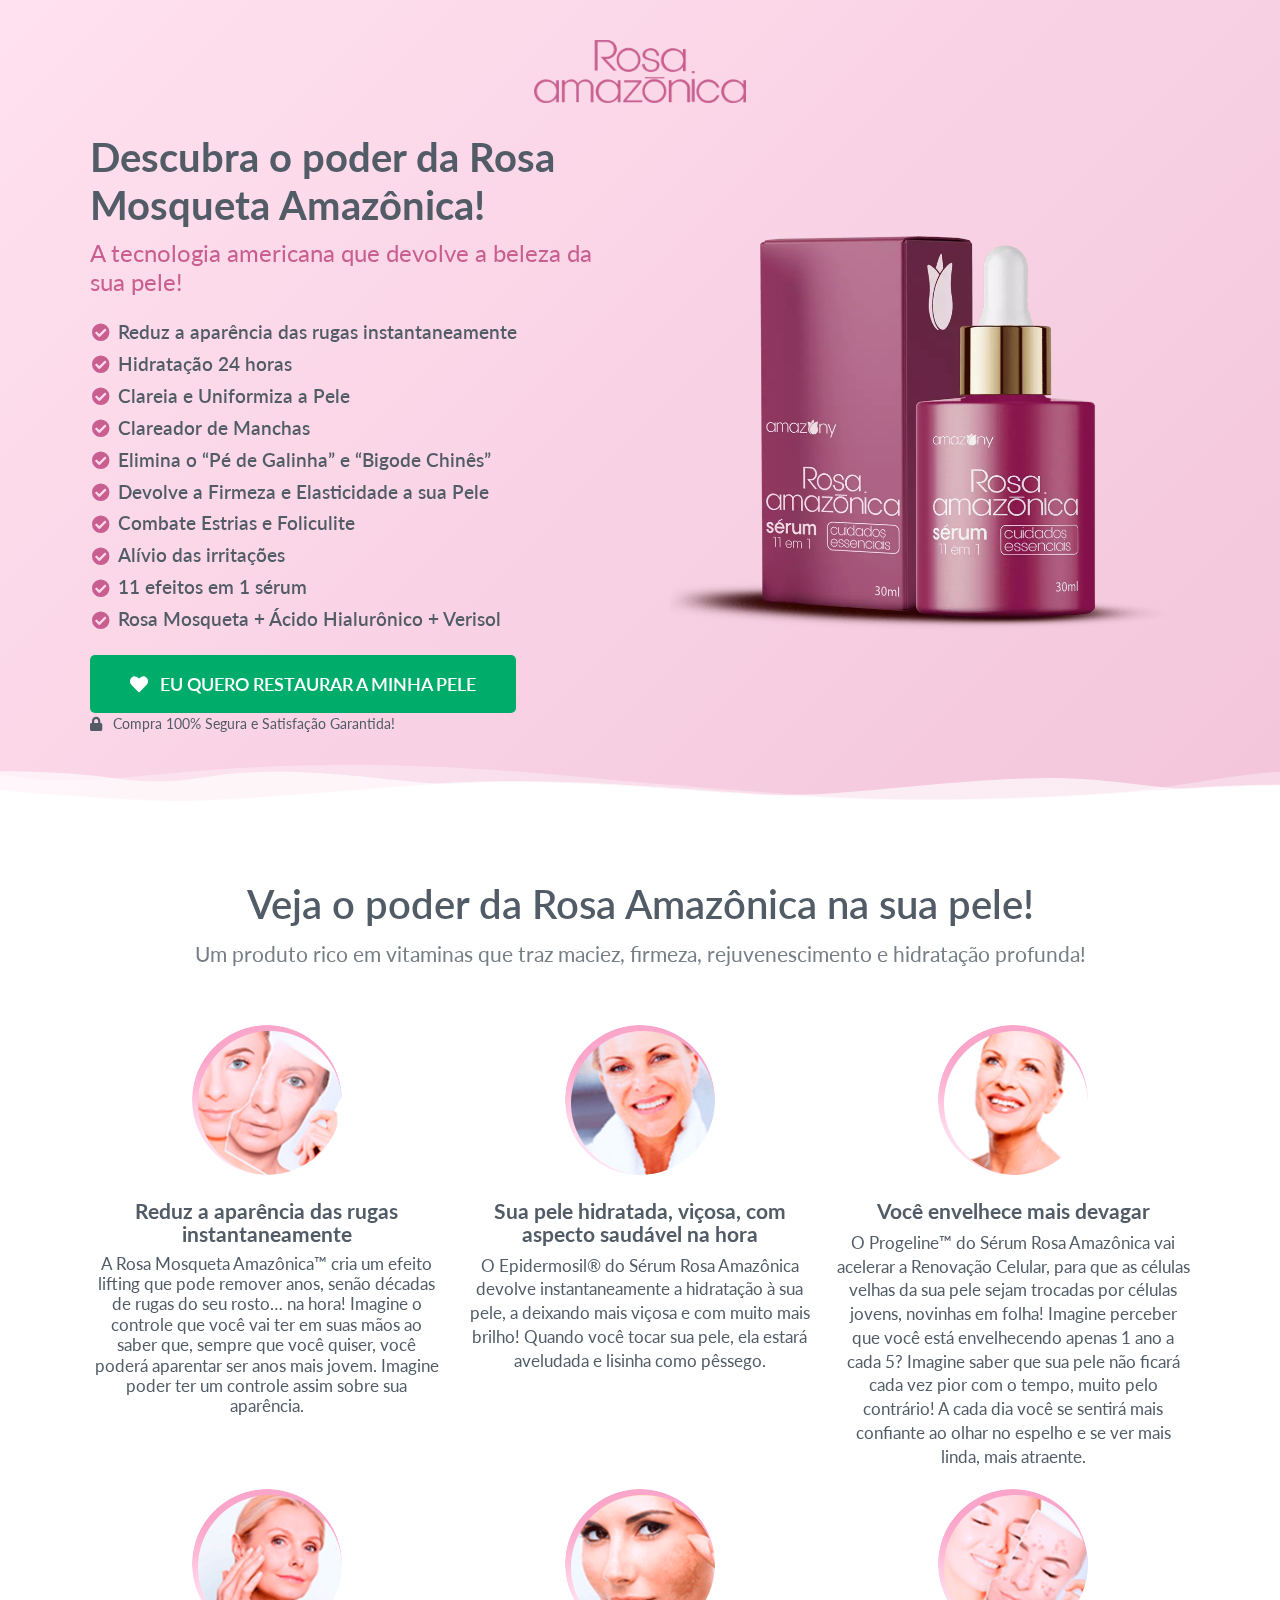
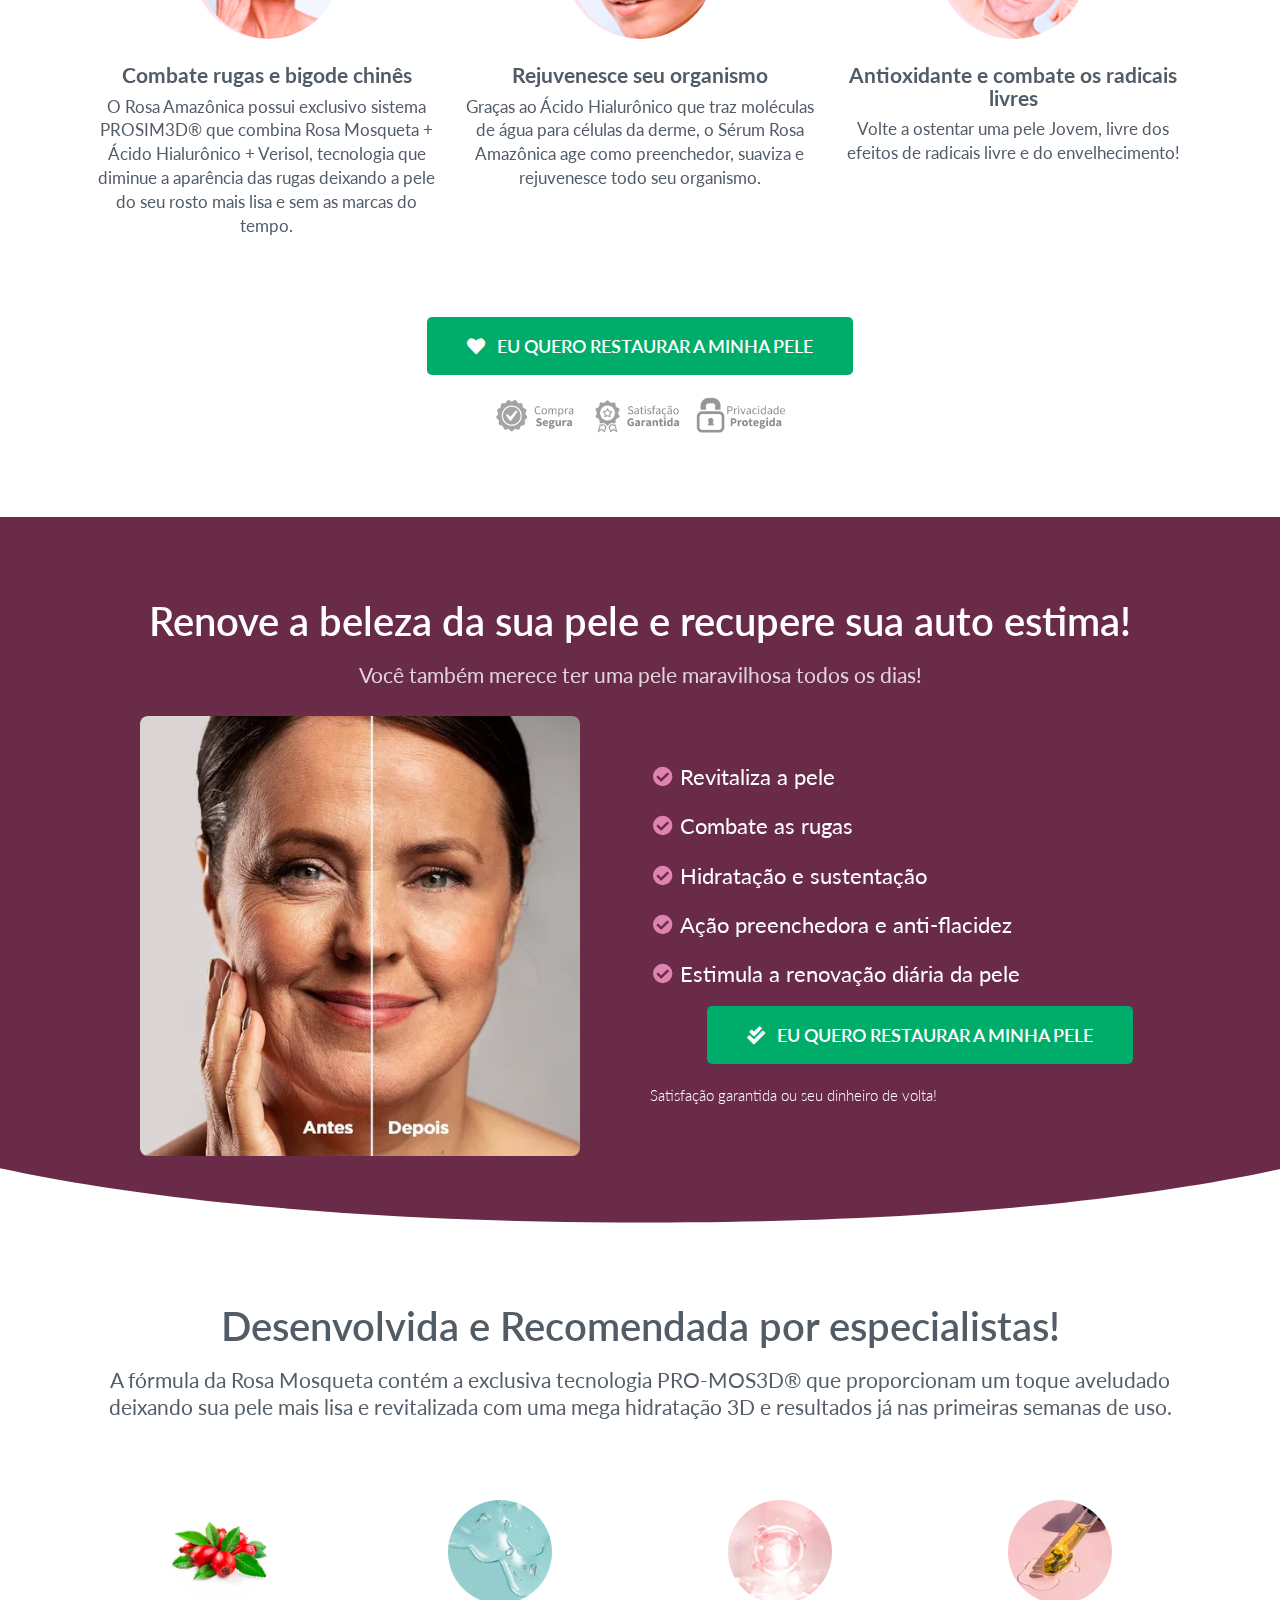
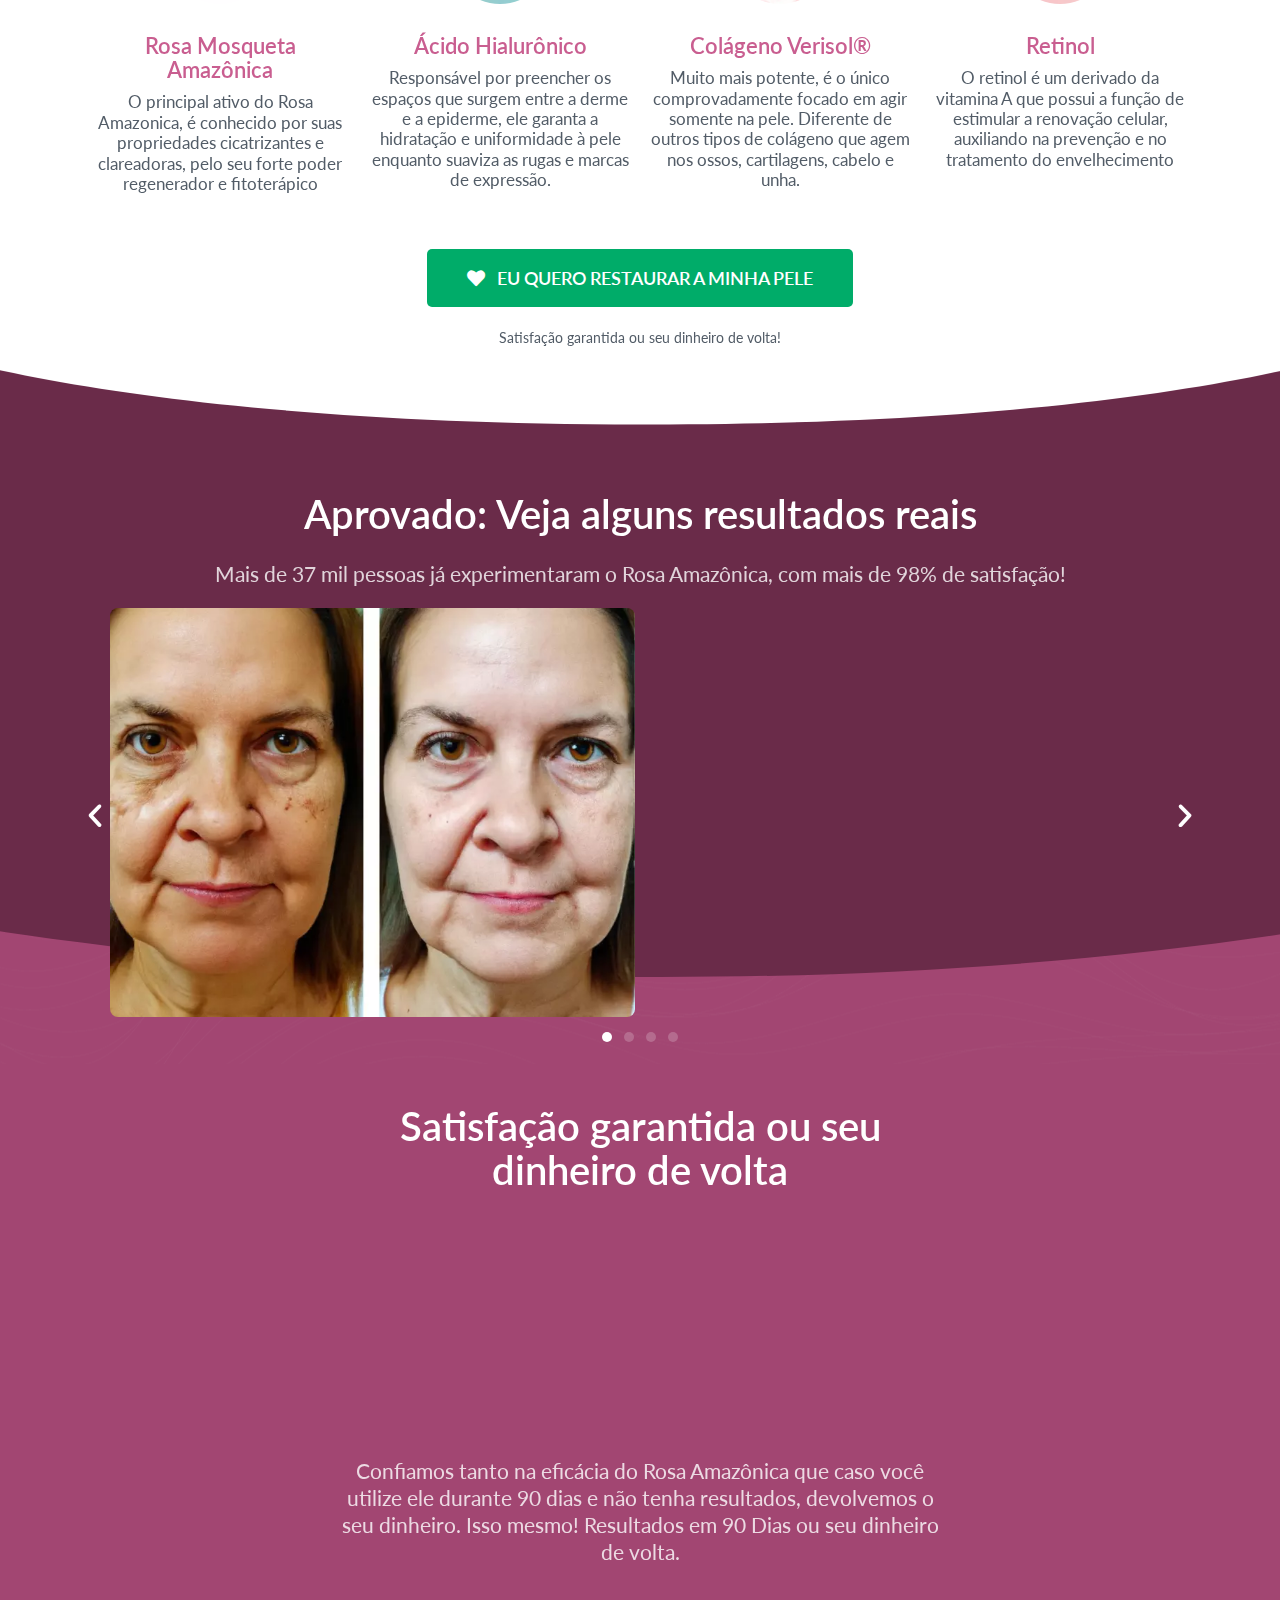
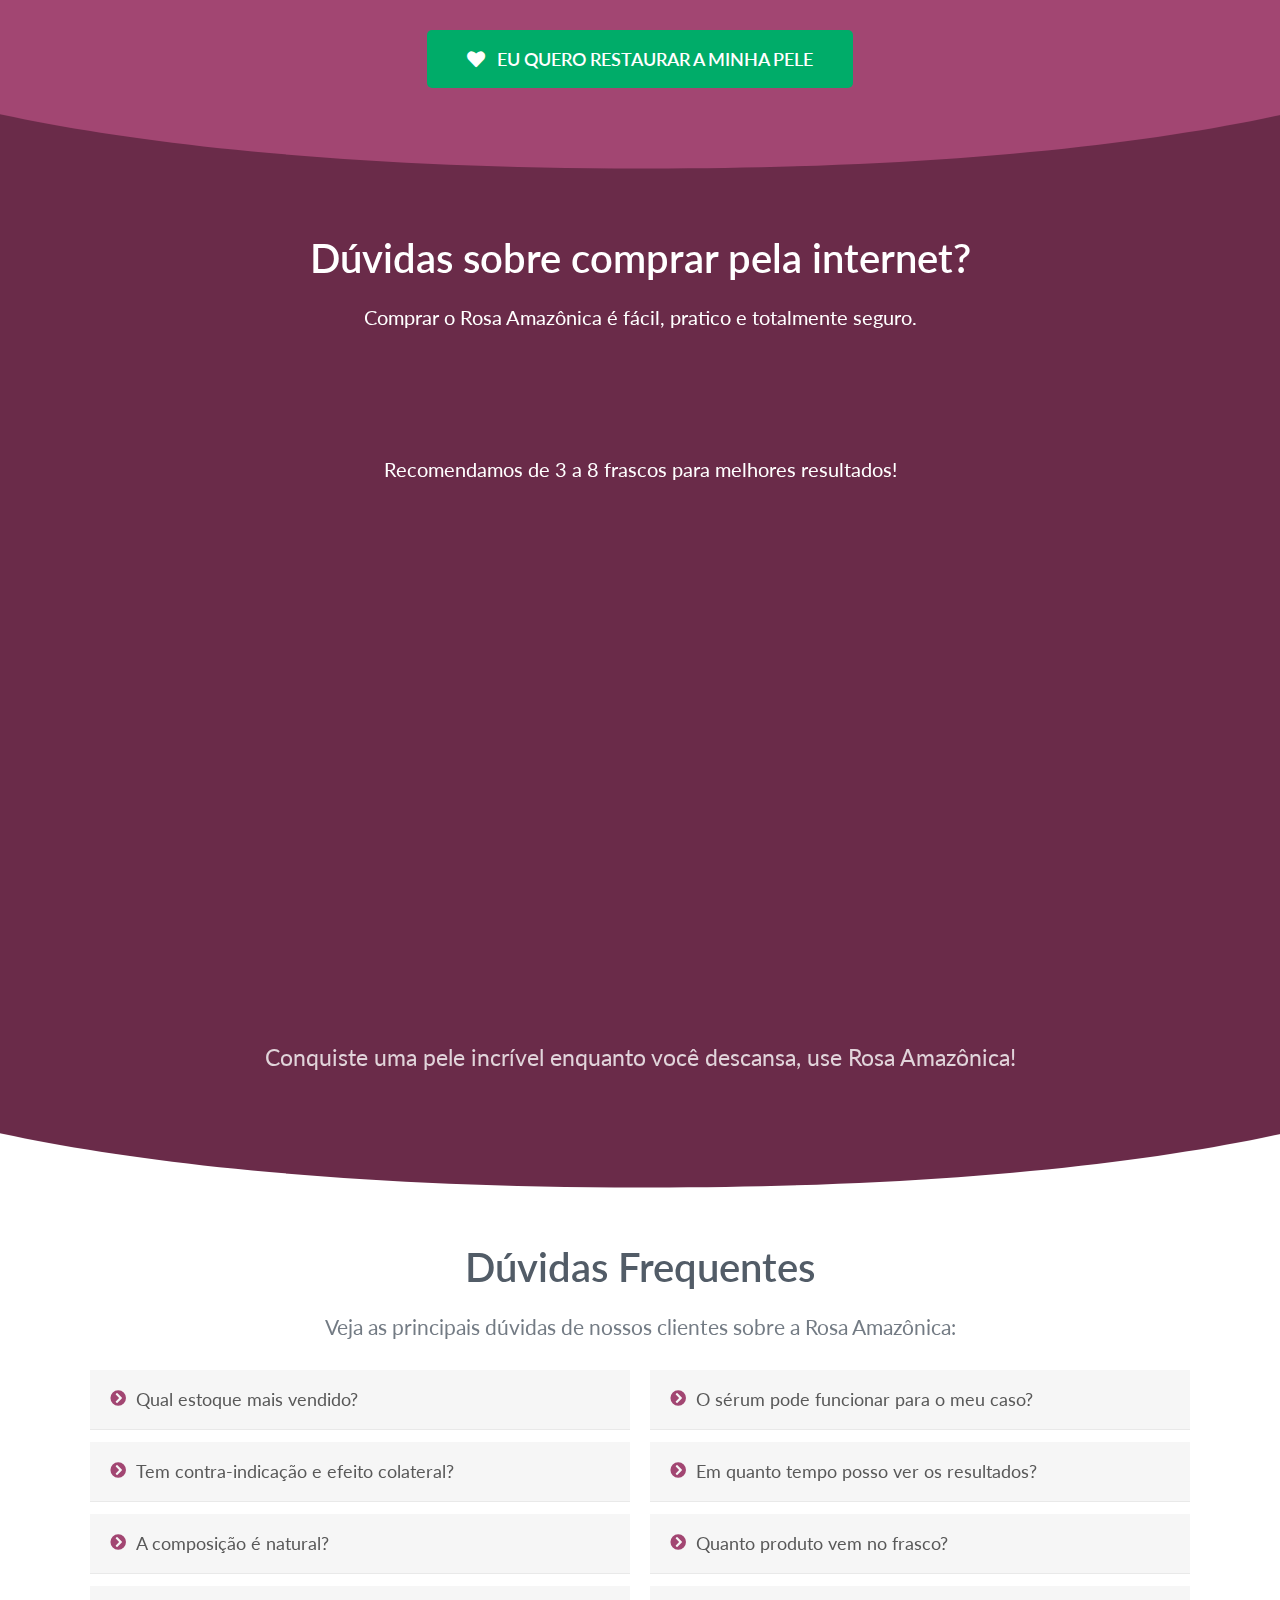
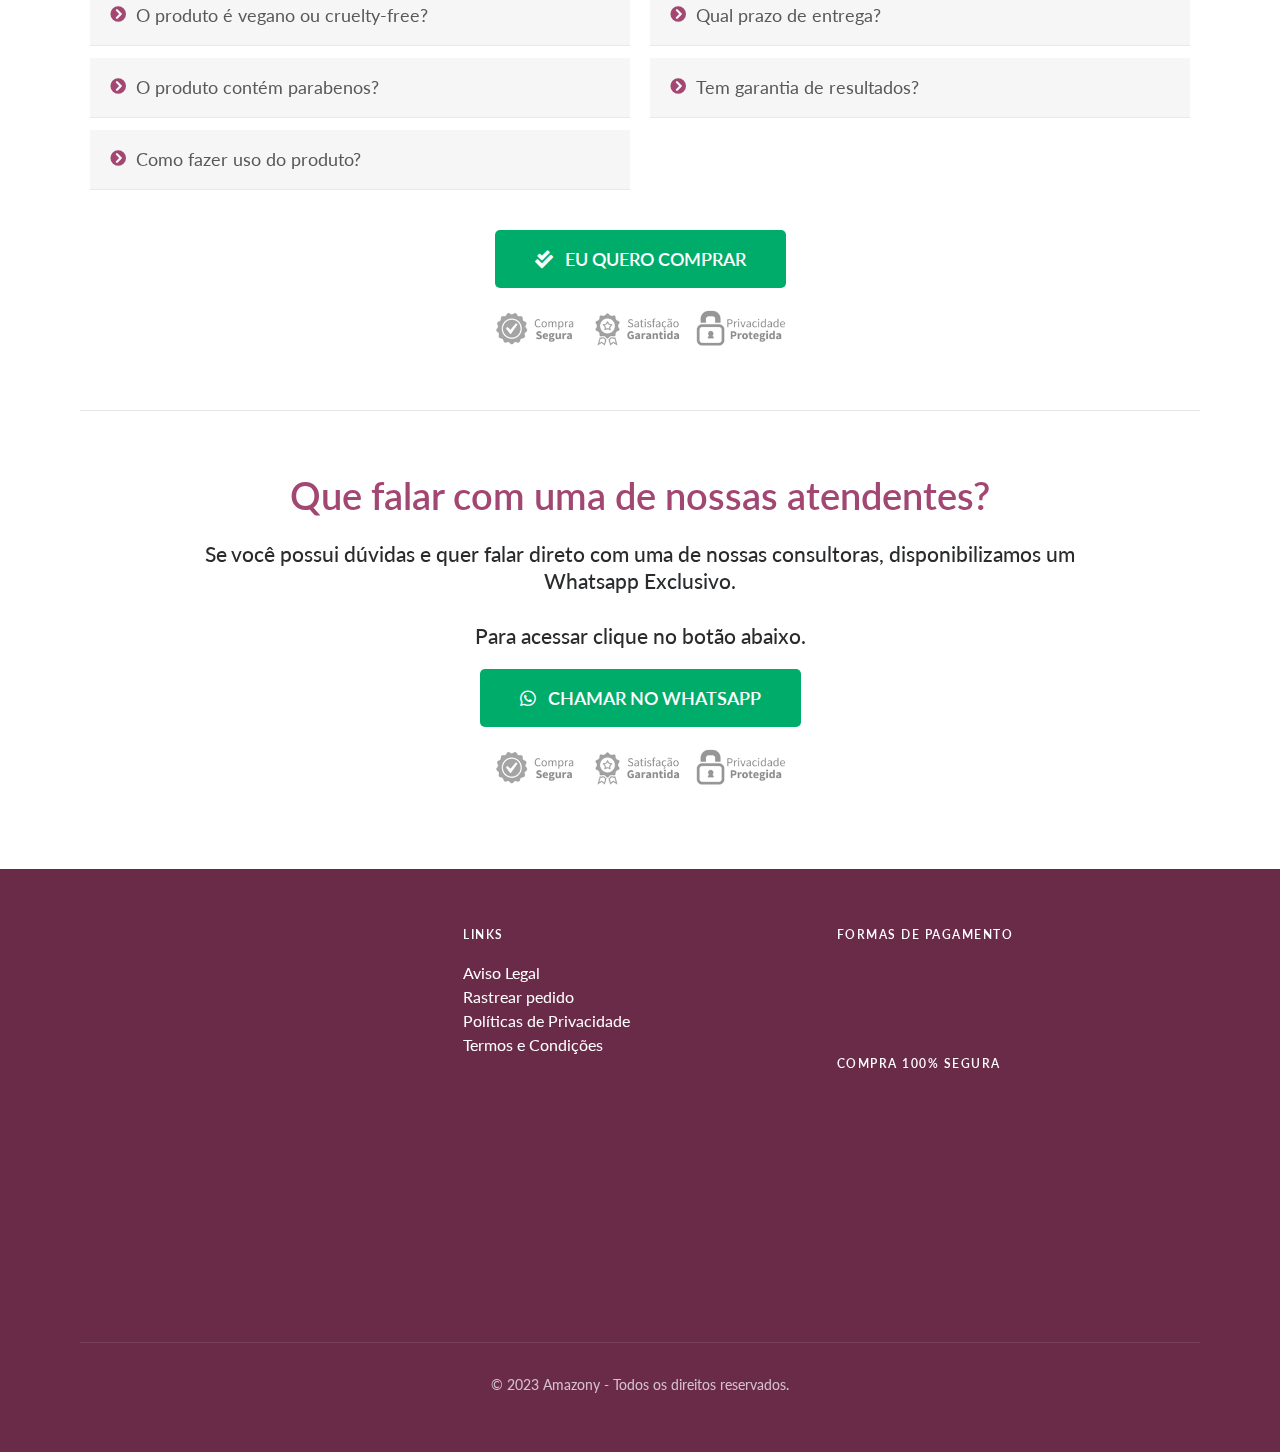
==== index.html @ 8511b776 "freela proj" ====
<!DOCTYPE html>
<html lang="en-US">
<head>
	<meta charset="UTF-8">
		<title>rosamazonica</title>
<meta name="robots" content="max-image-preview:large">
<link rel="alternate" type="application/rss+xml" title="rosamazonica &raquo; Feed" href="/feed/">
<link rel="alternate" type="application/rss+xml" title="rosamazonica &raquo; Comments Feed" href="/comments/feed/">
<script>
window._wpemojiSettings = {"baseUrl":"https:\/\/s.w.org\/images\/core\/emoji\/14.0.0\/72x72\/","ext":".png","svgUrl":"https:\/\/s.w.org\/images\/core\/emoji\/14.0.0\/svg\/","svgExt":".svg","source":{"concatemoji":"\/wp-includes\/js\/wp-emoji-release.min.js?ver=6.4.1"}};
/*! This file is auto-generated */
!function(i,n){var o,s,e;function c(e){try{var t={supportTests:e,timestamp:(new Date).valueOf()};sessionStorage.setItem(o,JSON.stringify(t))}catch(e){}}function p(e,t,n){e.clearRect(0,0,e.canvas.width,e.canvas.height),e.fillText(t,0,0);var t=new Uint32Array(e.getImageData(0,0,e.canvas.width,e.canvas.height).data),r=(e.clearRect(0,0,e.canvas.width,e.canvas.height),e.fillText(n,0,0),new Uint32Array(e.getImageData(0,0,e.canvas.width,e.canvas.height).data));return t.every(function(e,t){return e===r[t]})}function u(e,t,n){switch(t){case"flag":return n(e,"🏳️‍⚧️","🏳️​⚧️")?!1:!n(e,"🇺🇳","🇺​🇳")&&!n(e,"🏴󠁧󠁢󠁥󠁮󠁧󠁿","🏴​󠁧​󠁢​󠁥​󠁮​󠁧​󠁿");case"emoji":return!n(e,"🫱🏻‍🫲🏿","🫱🏻​🫲🏿")}return!1}function f(e,t,n){var r="undefined"!=typeof WorkerGlobalScope&&self instanceof WorkerGlobalScope?new OffscreenCanvas(300,150):i.createElement("canvas"),a=r.getContext("2d",{willReadFrequently:!0}),o=(a.textBaseline="top",a.font="600 32px Arial",{});return e.forEach(function(e){o[e]=t(a,e,n)}),o}function t(e){var t=i.createElement("script");t.src=e,t.defer=!0,i.head.appendChild(t)}"undefined"!=typeof Promise&&(o="wpEmojiSettingsSupports",s=["flag","emoji"],n.supports={everything:!0,everythingExceptFlag:!0},e=new Promise(function(e){i.addEventListener("DOMContentLoaded",e,{once:!0})}),new Promise(function(t){var n=function(){try{var e=JSON.parse(sessionStorage.getItem(o));if("object"==typeof e&&"number"==typeof e.timestamp&&(new Date).valueOf()<e.timestamp+604800&&"object"==typeof e.supportTests)return e.supportTests}catch(e){}return null}();if(!n){if("undefined"!=typeof Worker&&"undefined"!=typeof OffscreenCanvas&&"undefined"!=typeof URL&&URL.createObjectURL&&"undefined"!=typeof Blob)try{var e="postMessage("+f.toString()+"("+[JSON.stringify(s),u.toString(),p.toString()].join(",")+"));",r=new Blob([e],{type:"text/javascript"}),a=new Worker(URL.createObjectURL(r),{name:"wpTestEmojiSupports"});return void(a.onmessage=function(e){c(n=e.data),a.terminate(),t(n)})}catch(e){}c(n=f(s,u,p))}t(n)}).then(function(e){for(var t in e)n.supports[t]=e[t],n.supports.everything=n.supports.everything&&n.supports[t],"flag"!==t&&(n.supports.everythingExceptFlag=n.supports.everythingExceptFlag&&n.supports[t]);n.supports.everythingExceptFlag=n.supports.everythingExceptFlag&&!n.supports.flag,n.DOMReady=!1,n.readyCallback=function(){n.DOMReady=!0}}).then(function(){return e}).then(function(){var e;n.supports.everything||(n.readyCallback(),(e=n.source||{}).concatemoji?t(e.concatemoji):e.wpemoji&&e.twemoji&&(t(e.twemoji),t(e.wpemoji)))}))}((window,document),window._wpemojiSettings);
</script>
<style id="wp-emoji-styles-inline-css">img.wp-smiley, img.emoji {
		display: inline !important;
		border: none !important;
		box-shadow: none !important;
		height: 1em !important;
		width: 1em !important;
		margin: 0 0.07em !important;
		vertical-align: -0.1em !important;
		background: none !important;
		padding: 0 !important;
	}</style>
<style id="classic-theme-styles-inline-css">/*! This file is auto-generated */
.wp-block-button__link{color:#fff;background-color:#32373c;border-radius:9999px;box-shadow:none;text-decoration:none;padding:calc(.667em + 2px) calc(1.333em + 2px);font-size:1.125em}.wp-block-file__button{background:#32373c;color:#fff;text-decoration:none}</style>
<style id="global-styles-inline-css">body{--wp--preset--color--black: #000000;--wp--preset--color--cyan-bluish-gray: #abb8c3;--wp--preset--color--white: #ffffff;--wp--preset--color--pale-pink: #f78da7;--wp--preset--color--vivid-red: #cf2e2e;--wp--preset--color--luminous-vivid-orange: #ff6900;--wp--preset--color--luminous-vivid-amber: #fcb900;--wp--preset--color--light-green-cyan: #7bdcb5;--wp--preset--color--vivid-green-cyan: #00d084;--wp--preset--color--pale-cyan-blue: #8ed1fc;--wp--preset--color--vivid-cyan-blue: #0693e3;--wp--preset--color--vivid-purple: #9b51e0;--wp--preset--gradient--vivid-cyan-blue-to-vivid-purple: linear-gradient(135deg,rgba(6,147,227,1) 0%,rgb(155,81,224) 100%);--wp--preset--gradient--light-green-cyan-to-vivid-green-cyan: linear-gradient(135deg,rgb(122,220,180) 0%,rgb(0,208,130) 100%);--wp--preset--gradient--luminous-vivid-amber-to-luminous-vivid-orange: linear-gradient(135deg,rgba(252,185,0,1) 0%,rgba(255,105,0,1) 100%);--wp--preset--gradient--luminous-vivid-orange-to-vivid-red: linear-gradient(135deg,rgba(255,105,0,1) 0%,rgb(207,46,46) 100%);--wp--preset--gradient--very-light-gray-to-cyan-bluish-gray: linear-gradient(135deg,rgb(238,238,238) 0%,rgb(169,184,195) 100%);--wp--preset--gradient--cool-to-warm-spectrum: linear-gradient(135deg,rgb(74,234,220) 0%,rgb(151,120,209) 20%,rgb(207,42,186) 40%,rgb(238,44,130) 60%,rgb(251,105,98) 80%,rgb(254,248,76) 100%);--wp--preset--gradient--blush-light-purple: linear-gradient(135deg,rgb(255,206,236) 0%,rgb(152,150,240) 100%);--wp--preset--gradient--blush-bordeaux: linear-gradient(135deg,rgb(254,205,165) 0%,rgb(254,45,45) 50%,rgb(107,0,62) 100%);--wp--preset--gradient--luminous-dusk: linear-gradient(135deg,rgb(255,203,112) 0%,rgb(199,81,192) 50%,rgb(65,88,208) 100%);--wp--preset--gradient--pale-ocean: linear-gradient(135deg,rgb(255,245,203) 0%,rgb(182,227,212) 50%,rgb(51,167,181) 100%);--wp--preset--gradient--electric-grass: linear-gradient(135deg,rgb(202,248,128) 0%,rgb(113,206,126) 100%);--wp--preset--gradient--midnight: linear-gradient(135deg,rgb(2,3,129) 0%,rgb(40,116,252) 100%);--wp--preset--font-size--small: 13px;--wp--preset--font-size--medium: 20px;--wp--preset--font-size--large: 36px;--wp--preset--font-size--x-large: 42px;--wp--preset--spacing--20: 0.44rem;--wp--preset--spacing--30: 0.67rem;--wp--preset--spacing--40: 1rem;--wp--preset--spacing--50: 1.5rem;--wp--preset--spacing--60: 2.25rem;--wp--preset--spacing--70: 3.38rem;--wp--preset--spacing--80: 5.06rem;--wp--preset--shadow--natural: 6px 6px 9px rgba(0, 0, 0, 0.2);--wp--preset--shadow--deep: 12px 12px 50px rgba(0, 0, 0, 0.4);--wp--preset--shadow--sharp: 6px 6px 0px rgba(0, 0, 0, 0.2);--wp--preset--shadow--outlined: 6px 6px 0px -3px rgba(255, 255, 255, 1), 6px 6px rgba(0, 0, 0, 1);--wp--preset--shadow--crisp: 6px 6px 0px rgba(0, 0, 0, 1);}:where(.is-layout-flex){gap: 0.5em;}:where(.is-layout-grid){gap: 0.5em;}body .is-layout-flow > .alignleft{float: left;margin-inline-start: 0;margin-inline-end: 2em;}body .is-layout-flow > .alignright{float: right;margin-inline-start: 2em;margin-inline-end: 0;}body .is-layout-flow > .aligncenter{margin-left: auto !important;margin-right: auto !important;}body .is-layout-constrained > .alignleft{float: left;margin-inline-start: 0;margin-inline-end: 2em;}body .is-layout-constrained > .alignright{float: right;margin-inline-start: 2em;margin-inline-end: 0;}body .is-layout-constrained > .aligncenter{margin-left: auto !important;margin-right: auto !important;}body .is-layout-constrained > :where(:not(.alignleft):not(.alignright):not(.alignfull)){max-width: var(--wp--style--global--content-size);margin-left: auto !important;margin-right: auto !important;}body .is-layout-constrained > .alignwide{max-width: var(--wp--style--global--wide-size);}body .is-layout-flex{display: flex;}body .is-layout-flex{flex-wrap: wrap;align-items: center;}body .is-layout-flex > *{margin: 0;}body .is-layout-grid{display: grid;}body .is-layout-grid > *{margin: 0;}:where(.wp-block-columns.is-layout-flex){gap: 2em;}:where(.wp-block-columns.is-layout-grid){gap: 2em;}:where(.wp-block-post-template.is-layout-flex){gap: 1.25em;}:where(.wp-block-post-template.is-layout-grid){gap: 1.25em;}.has-black-color{color: var(--wp--preset--color--black) !important;}.has-cyan-bluish-gray-color{color: var(--wp--preset--color--cyan-bluish-gray) !important;}.has-white-color{color: var(--wp--preset--color--white) !important;}.has-pale-pink-color{color: var(--wp--preset--color--pale-pink) !important;}.has-vivid-red-color{color: var(--wp--preset--color--vivid-red) !important;}.has-luminous-vivid-orange-color{color: var(--wp--preset--color--luminous-vivid-orange) !important;}.has-luminous-vivid-amber-color{color: var(--wp--preset--color--luminous-vivid-amber) !important;}.has-light-green-cyan-color{color: var(--wp--preset--color--light-green-cyan) !important;}.has-vivid-green-cyan-color{color: var(--wp--preset--color--vivid-green-cyan) !important;}.has-pale-cyan-blue-color{color: var(--wp--preset--color--pale-cyan-blue) !important;}.has-vivid-cyan-blue-color{color: var(--wp--preset--color--vivid-cyan-blue) !important;}.has-vivid-purple-color{color: var(--wp--preset--color--vivid-purple) !important;}.has-black-background-color{background-color: var(--wp--preset--color--black) !important;}.has-cyan-bluish-gray-background-color{background-color: var(--wp--preset--color--cyan-bluish-gray) !important;}.has-white-background-color{background-color: var(--wp--preset--color--white) !important;}.has-pale-pink-background-color{background-color: var(--wp--preset--color--pale-pink) !important;}.has-vivid-red-background-color{background-color: var(--wp--preset--color--vivid-red) !important;}.has-luminous-vivid-orange-background-color{background-color: var(--wp--preset--color--luminous-vivid-orange) !important;}.has-luminous-vivid-amber-background-color{background-color: var(--wp--preset--color--luminous-vivid-amber) !important;}.has-light-green-cyan-background-color{background-color: var(--wp--preset--color--light-green-cyan) !important;}.has-vivid-green-cyan-background-color{background-color: var(--wp--preset--color--vivid-green-cyan) !important;}.has-pale-cyan-blue-background-color{background-color: var(--wp--preset--color--pale-cyan-blue) !important;}.has-vivid-cyan-blue-background-color{background-color: var(--wp--preset--color--vivid-cyan-blue) !important;}.has-vivid-purple-background-color{background-color: var(--wp--preset--color--vivid-purple) !important;}.has-black-border-color{border-color: var(--wp--preset--color--black) !important;}.has-cyan-bluish-gray-border-color{border-color: var(--wp--preset--color--cyan-bluish-gray) !important;}.has-white-border-color{border-color: var(--wp--preset--color--white) !important;}.has-pale-pink-border-color{border-color: var(--wp--preset--color--pale-pink) !important;}.has-vivid-red-border-color{border-color: var(--wp--preset--color--vivid-red) !important;}.has-luminous-vivid-orange-border-color{border-color: var(--wp--preset--color--luminous-vivid-orange) !important;}.has-luminous-vivid-amber-border-color{border-color: var(--wp--preset--color--luminous-vivid-amber) !important;}.has-light-green-cyan-border-color{border-color: var(--wp--preset--color--light-green-cyan) !important;}.has-vivid-green-cyan-border-color{border-color: var(--wp--preset--color--vivid-green-cyan) !important;}.has-pale-cyan-blue-border-color{border-color: var(--wp--preset--color--pale-cyan-blue) !important;}.has-vivid-cyan-blue-border-color{border-color: var(--wp--preset--color--vivid-cyan-blue) !important;}.has-vivid-purple-border-color{border-color: var(--wp--preset--color--vivid-purple) !important;}.has-vivid-cyan-blue-to-vivid-purple-gradient-background{background: var(--wp--preset--gradient--vivid-cyan-blue-to-vivid-purple) !important;}.has-light-green-cyan-to-vivid-green-cyan-gradient-background{background: var(--wp--preset--gradient--light-green-cyan-to-vivid-green-cyan) !important;}.has-luminous-vivid-amber-to-luminous-vivid-orange-gradient-background{background: var(--wp--preset--gradient--luminous-vivid-amber-to-luminous-vivid-orange) !important;}.has-luminous-vivid-orange-to-vivid-red-gradient-background{background: var(--wp--preset--gradient--luminous-vivid-orange-to-vivid-red) !important;}.has-very-light-gray-to-cyan-bluish-gray-gradient-background{background: var(--wp--preset--gradient--very-light-gray-to-cyan-bluish-gray) !important;}.has-cool-to-warm-spectrum-gradient-background{background: var(--wp--preset--gradient--cool-to-warm-spectrum) !important;}.has-blush-light-purple-gradient-background{background: var(--wp--preset--gradient--blush-light-purple) !important;}.has-blush-bordeaux-gradient-background{background: var(--wp--preset--gradient--blush-bordeaux) !important;}.has-luminous-dusk-gradient-background{background: var(--wp--preset--gradient--luminous-dusk) !important;}.has-pale-ocean-gradient-background{background: var(--wp--preset--gradient--pale-ocean) !important;}.has-electric-grass-gradient-background{background: var(--wp--preset--gradient--electric-grass) !important;}.has-midnight-gradient-background{background: var(--wp--preset--gradient--midnight) !important;}.has-small-font-size{font-size: var(--wp--preset--font-size--small) !important;}.has-medium-font-size{font-size: var(--wp--preset--font-size--medium) !important;}.has-large-font-size{font-size: var(--wp--preset--font-size--large) !important;}.has-x-large-font-size{font-size: var(--wp--preset--font-size--x-large) !important;}
.wp-block-navigation a:where(:not(.wp-element-button)){color: inherit;}
:where(.wp-block-post-template.is-layout-flex){gap: 1.25em;}:where(.wp-block-post-template.is-layout-grid){gap: 1.25em;}
:where(.wp-block-columns.is-layout-flex){gap: 2em;}:where(.wp-block-columns.is-layout-grid){gap: 2em;}
.wp-block-pullquote{font-size: 1.5em;line-height: 1.6;}</style>
<link rel="stylesheet" id="hello-elementor-css" href="/wp-content/themes/hello-elementor/style.min.css?ver=2.9.0" media="all">
<link rel="stylesheet" id="hello-elementor-theme-style-css" href="/wp-content/themes/hello-elementor/theme.min.css?ver=2.9.0" media="all">
<link rel="stylesheet" id="elementor-frontend-css" href="/wp-content/plugins/elementor/assets/css/frontend-lite.min.css?ver=3.17.3" media="all">
<link rel="stylesheet" id="elementor-post-6-css" href="/wp-content/uploads/elementor/css/post-6.css?ver=1699712642" media="all">
<link rel="stylesheet" id="elementor-icons-css" href="/wp-content/plugins/elementor/assets/lib/eicons/css/elementor-icons.min.css?ver=5.23.0" media="all">
<link rel="stylesheet" id="swiper-css" href="/wp-content/plugins/elementor/assets/lib/swiper/v8/css/swiper.min.css?ver=8.4.5" media="all">
<link rel="stylesheet" id="elementor-global-css" href="/wp-content/uploads/elementor/css/global.css?ver=1699712655" media="all">
<link rel="stylesheet" id="elementor-post-41-css" href="/wp-content/uploads/elementor/css/post-41.css?ver=1699718857" media="all">
<link rel="stylesheet" id="google-fonts-1-css" href="https://fonts.googleapis.com/css?family=Roboto%3A100%2C100italic%2C200%2C200italic%2C300%2C300italic%2C400%2C400italic%2C500%2C500italic%2C600%2C600italic%2C700%2C700italic%2C800%2C800italic%2C900%2C900italic%7CRoboto+Slab%3A100%2C100italic%2C200%2C200italic%2C300%2C300italic%2C400%2C400italic%2C500%2C500italic%2C600%2C600italic%2C700%2C700italic%2C800%2C800italic%2C900%2C900italic%7CLato%3A100%2C100italic%2C200%2C200italic%2C300%2C300italic%2C400%2C400italic%2C500%2C500italic%2C600%2C600italic%2C700%2C700italic%2C800%2C800italic%2C900%2C900italic&#038;display=swap&#038;ver=6.4.1" media="all">
<link rel="stylesheet" id="elementor-icons-shared-0-css" href="/wp-content/plugins/elementor/assets/lib/font-awesome/css/fontawesome.min.css?ver=5.15.3" media="all">
<link rel="stylesheet" id="elementor-icons-fa-solid-css" href="/wp-content/plugins/elementor/assets/lib/font-awesome/css/solid.min.css?ver=5.15.3" media="all">
<link rel="stylesheet" id="elementor-icons-fa-brands-css" href="/wp-content/plugins/elementor/assets/lib/font-awesome/css/brands.min.css?ver=5.15.3" media="all">
<link rel="preconnect" href="https://fonts.gstatic.com/" crossorigin>
<script src="/wp-includes/js/jquery/jquery.min.js?ver=3.7.1" id="jquery-core-js"></script>
<script src="/wp-includes/js/jquery/jquery-migrate.min.js?ver=3.4.1" id="jquery-migrate-js"></script>
<link rel="https://api.w.org/" href="/wp-json/">
<link rel="alternate" type="application/json" href="/wp-json/wp/v2/pages/41">
<link rel="EditURI" type="application/rsd+xml" title="RSD" href="/xmlrpc.php?rsd">
<meta name="generator" content="WordPress 6.4.1">
<link rel="canonical" href="/">
<link rel="shortlink" href="/">
<link rel="alternate" type="application/json+oembed" href="/wp-json/oembed/1.0/embed?url=%2F">
<link rel="alternate" type="text/xml+oembed" href="/wp-json/oembed/1.0/embed?url=%2F#038;format=xml">
<meta name="generator" content="Elementor 3.17.3; features: e_dom_optimization, e_optimized_assets_loading, e_optimized_css_loading, additional_custom_breakpoints, block_editor_assets_optimize, e_image_loading_optimization; settings: css_print_method-external, google_font-enabled, font_display-swap">
	<meta name="viewport" content="width=device-width, initial-scale=1.0, viewport-fit=cover">
</head>
<body class="home page-template page-template-elementor_canvas page page-id-41 page-parent elementor-default elementor-template-canvas elementor-kit-6 elementor-page elementor-page-41">
			<div data-elementor-type="wp-post" data-elementor-id="41" class="elementor elementor-41">
									<section class="elementor-section elementor-top-section elementor-element elementor-element-4729aaef elementor-section-boxed elementor-section-height-default elementor-section-height-default" data-id="4729aaef" data-element_type="section" data-settings="{&quot;background_background&quot;:&quot;gradient&quot;,&quot;shape_divider_bottom&quot;:&quot;mountains&quot;}">
					<div class="elementor-shape elementor-shape-bottom" data-negative="false">
			<svg xmlns="http://www.w3.org/2000/svg" viewbox="0 0 1000 100" preserveaspectratio="none">
	<path class="elementor-shape-fill" opacity="0.33" d="M473,67.3c-203.9,88.3-263.1-34-320.3,0C66,119.1,0,59.7,0,59.7V0h1000v59.7 c0,0-62.1,26.1-94.9,29.3c-32.8,3.3-62.8-12.3-75.8-22.1C806,49.6,745.3,8.7,694.9,4.7S492.4,59,473,67.3z"></path>
	<path class="elementor-shape-fill" opacity="0.66" d="M734,67.3c-45.5,0-77.2-23.2-129.1-39.1c-28.6-8.7-150.3-10.1-254,39.1 s-91.7-34.4-149.2,0C115.7,118.3,0,39.8,0,39.8V0h1000v36.5c0,0-28.2-18.5-92.1-18.5C810.2,18.1,775.7,67.3,734,67.3z"></path>
	<path class="elementor-shape-fill" d="M766.1,28.9c-200-57.5-266,65.5-395.1,19.5C242,1.8,242,5.4,184.8,20.6C128,35.8,132.3,44.9,89.9,52.5C28.6,63.7,0,0,0,0 h1000c0,0-9.9,40.9-83.6,48.1S829.6,47,766.1,28.9z"></path>
</svg>		</div>
					<div class="elementor-container elementor-column-gap-default">
					<div class="elementor-column elementor-col-100 elementor-top-column elementor-element elementor-element-732f6ce8" data-id="732f6ce8" data-element_type="column">
			<div class="elementor-widget-wrap elementor-element-populated">
								<div class="elementor-element elementor-element-72126a59 elementor-widget elementor-widget-spacer" data-id="72126a59" data-element_type="widget" data-widget_type="spacer.default">
				<div class="elementor-widget-container">
			<style>/*! elementor - v3.17.0 - 08-11-2023 */
.elementor-column .elementor-spacer-inner{height:var(--spacer-size)}.e-con{--container-widget-width:100%}.e-con-inner>.elementor-widget-spacer,.e-con>.elementor-widget-spacer{width:var(--container-widget-width,var(--spacer-size));--align-self:var(--container-widget-align-self,initial);--flex-shrink:0}.e-con-inner>.elementor-widget-spacer>.elementor-widget-container,.e-con>.elementor-widget-spacer>.elementor-widget-container{height:100%;width:100%}.e-con-inner>.elementor-widget-spacer>.elementor-widget-container>.elementor-spacer,.e-con>.elementor-widget-spacer>.elementor-widget-container>.elementor-spacer{height:100%}.e-con-inner>.elementor-widget-spacer>.elementor-widget-container>.elementor-spacer>.elementor-spacer-inner,.e-con>.elementor-widget-spacer>.elementor-widget-container>.elementor-spacer>.elementor-spacer-inner{height:var(--container-widget-height,var(--spacer-size))}.e-con-inner>.elementor-widget-spacer.elementor-widget-empty,.e-con>.elementor-widget-spacer.elementor-widget-empty{position:relative;min-height:22px;min-width:22px}.e-con-inner>.elementor-widget-spacer.elementor-widget-empty .elementor-widget-empty-icon,.e-con>.elementor-widget-spacer.elementor-widget-empty .elementor-widget-empty-icon{position:absolute;top:0;bottom:0;left:0;right:0;margin:auto;padding:0;width:22px;height:22px}</style>		<div class="elementor-spacer">
			<div class="elementor-spacer-inner"></div>
		</div>
				</div>
				</div>
				<div class="elementor-element elementor-element-13d34171 elementor-widget elementor-widget-image" data-id="13d34171" data-element_type="widget" data-widget_type="image.default">
				<div class="elementor-widget-container">
			<style>/*! elementor - v3.17.0 - 08-11-2023 */
.elementor-widget-image{text-align:center}.elementor-widget-image a{display:inline-block}.elementor-widget-image a img[src$=".svg"]{width:48px}.elementor-widget-image img{vertical-align:middle;display:inline-block}</style>												<img fetchpriority="high" decoding="async" width="800" height="238" src="/wp-content/uploads/2023/11/logo-topo.webp" class="attachment-large size-large wp-image-7" alt="">															</div>
				</div>
				<section class="elementor-section elementor-inner-section elementor-element elementor-element-152db845 elementor-section-boxed elementor-section-height-default elementor-section-height-default" data-id="152db845" data-element_type="section">
						<div class="elementor-container elementor-column-gap-default">
					<div class="elementor-column elementor-col-50 elementor-inner-column elementor-element elementor-element-7321b2bf" data-id="7321b2bf" data-element_type="column">
			<div class="elementor-widget-wrap elementor-element-populated">
								<div class="elementor-element elementor-element-b2d2d93 elementor-widget elementor-widget-heading" data-id="b2d2d93" data-element_type="widget" data-widget_type="heading.default">
				<div class="elementor-widget-container">
			<style>/*! elementor - v3.17.0 - 08-11-2023 */
.elementor-heading-title{padding:0;margin:0;line-height:1}.elementor-widget-heading .elementor-heading-title[class*=elementor-size-]>a{color:inherit;font-size:inherit;line-height:inherit}.elementor-widget-heading .elementor-heading-title.elementor-size-small{font-size:15px}.elementor-widget-heading .elementor-heading-title.elementor-size-medium{font-size:19px}.elementor-widget-heading .elementor-heading-title.elementor-size-large{font-size:29px}.elementor-widget-heading .elementor-heading-title.elementor-size-xl{font-size:39px}.elementor-widget-heading .elementor-heading-title.elementor-size-xxl{font-size:59px}</style>
<h2 class="elementor-heading-title elementor-size-default">Descubra o poder da Rosa Mosqueta Amazônica!
</h2>		</div>
				</div>
				<div class="elementor-element elementor-element-2734bc3a elementor-widget elementor-widget-spacer" data-id="2734bc3a" data-element_type="widget" data-widget_type="spacer.default">
				<div class="elementor-widget-container">
					<div class="elementor-spacer">
			<div class="elementor-spacer-inner"></div>
		</div>
				</div>
				</div>
				<div class="elementor-element elementor-element-18036556 elementor-widget elementor-widget-heading" data-id="18036556" data-element_type="widget" data-widget_type="heading.default">
				<div class="elementor-widget-container">
			<h2 class="elementor-heading-title elementor-size-default">A tecnologia americana que devolve a beleza da sua pele!
</h2>		</div>
				</div>
				<div class="elementor-element elementor-element-69b59916 elementor-widget elementor-widget-spacer" data-id="69b59916" data-element_type="widget" data-widget_type="spacer.default">
				<div class="elementor-widget-container">
					<div class="elementor-spacer">
			<div class="elementor-spacer-inner"></div>
		</div>
				</div>
				</div>
				<div class="elementor-element elementor-element-208d6c0e elementor-align-left elementor-icon-list--layout-traditional elementor-list-item-link-full_width elementor-widget elementor-widget-icon-list" data-id="208d6c0e" data-element_type="widget" data-widget_type="icon-list.default">
				<div class="elementor-widget-container">
			<link rel="stylesheet" href="/wp-content/plugins/elementor/assets/css/widget-icon-list.min.css">		<ul class="elementor-icon-list-items">
							<li class="elementor-icon-list-item">
											<span class="elementor-icon-list-icon">
							<i aria-hidden="true" class="fas fa-check-circle"></i>						</span>
										<span class="elementor-icon-list-text">Reduz a aparência das rugas instantaneamente</span>
									</li>
								<li class="elementor-icon-list-item">
											<span class="elementor-icon-list-icon">
							<i aria-hidden="true" class="fas fa-check-circle"></i>						</span>
										<span class="elementor-icon-list-text">Hidratação 24 horas</span>
									</li>
								<li class="elementor-icon-list-item">
											<span class="elementor-icon-list-icon">
							<i aria-hidden="true" class="fas fa-check-circle"></i>						</span>
										<span class="elementor-icon-list-text">Clareia e Uniformiza a Pele</span>
									</li>
								<li class="elementor-icon-list-item">
											<span class="elementor-icon-list-icon">
							<i aria-hidden="true" class="fas fa-check-circle"></i>						</span>
										<span class="elementor-icon-list-text">Clareador de Manchas</span>
									</li>
								<li class="elementor-icon-list-item">
											<span class="elementor-icon-list-icon">
							<i aria-hidden="true" class="fas fa-check-circle"></i>						</span>
										<span class="elementor-icon-list-text">Elimina o “Pé de Galinha” e “Bigode Chinês”</span>
									</li>
								<li class="elementor-icon-list-item">
											<span class="elementor-icon-list-icon">
							<i aria-hidden="true" class="fas fa-check-circle"></i>						</span>
										<span class="elementor-icon-list-text">Devolve a Firmeza e Elasticidade a sua Pele</span>
									</li>
								<li class="elementor-icon-list-item">
											<span class="elementor-icon-list-icon">
							<i aria-hidden="true" class="fas fa-check-circle"></i>						</span>
										<span class="elementor-icon-list-text">Combate Estrias e Foliculite</span>
									</li>
								<li class="elementor-icon-list-item">
											<span class="elementor-icon-list-icon">
							<i aria-hidden="true" class="fas fa-check-circle"></i>						</span>
										<span class="elementor-icon-list-text">Alívio das irritações</span>
									</li>
								<li class="elementor-icon-list-item">
											<span class="elementor-icon-list-icon">
							<i aria-hidden="true" class="fas fa-check-circle"></i>						</span>
										<span class="elementor-icon-list-text">11 efeitos em 1 sérum</span>
									</li>
								<li class="elementor-icon-list-item">
											<span class="elementor-icon-list-icon">
							<i aria-hidden="true" class="fas fa-check-circle"></i>						</span>
										<span class="elementor-icon-list-text">Rosa Mosqueta + Ácido Hialurônico + Verisol</span>
									</li>
						</ul>
				</div>
				</div>
				<div class="elementor-element elementor-element-2272ecb2 elementor-widget elementor-widget-spacer" data-id="2272ecb2" data-element_type="widget" data-widget_type="spacer.default">
				<div class="elementor-widget-container">
					<div class="elementor-spacer">
			<div class="elementor-spacer-inner"></div>
		</div>
				</div>
				</div>
				<div class="elementor-element elementor-element-1c2dc650 elementor-align-left elementor-tablet-align-left elementor-widget elementor-widget-button" data-id="1c2dc650" data-element_type="widget" data-widget_type="button.default">
				<div class="elementor-widget-container">
					<div class="elementor-button-wrapper">
			<a class="elementor-button elementor-button-link elementor-size-sm" href="#preco">
						<span class="elementor-button-content-wrapper">
						<span class="elementor-button-icon elementor-align-icon-left">
				<i aria-hidden="true" class="fas fa-heart"></i>			</span>
						<span class="elementor-button-text">EU QUERO RESTAURAR A MINHA PELE</span>
		</span>
					</a>
		</div>
				</div>
				</div>
				<div class="elementor-element elementor-element-54d7fb30 elementor-icon-list--layout-traditional elementor-list-item-link-full_width elementor-widget elementor-widget-icon-list" data-id="54d7fb30" data-element_type="widget" data-widget_type="icon-list.default">
				<div class="elementor-widget-container">
					<ul class="elementor-icon-list-items">
							<li class="elementor-icon-list-item">
											<span class="elementor-icon-list-icon">
							<i aria-hidden="true" class="fas fa-lock"></i>						</span>
										<span class="elementor-icon-list-text"> Compra 100% Segura e Satisfação Garantida!</span>
									</li>
						</ul>
				</div>
				</div>
					</div>
		</div>
				<div class="elementor-column elementor-col-50 elementor-inner-column elementor-element elementor-element-5874f7ff" data-id="5874f7ff" data-element_type="column">
			<div class="elementor-widget-wrap elementor-element-populated">
								<div class="elementor-element elementor-element-7d1ac463 elementor-widget elementor-widget-image" data-id="7d1ac463" data-element_type="widget" data-widget_type="image.default">
				<div class="elementor-widget-container">
															<img decoding="async" width="800" height="631" src="/wp-content/uploads/2023/11/frasco-topo.webp" class="attachment-large size-large wp-image-8" alt="">															</div>
				</div>
					</div>
		</div>
							</div>
		</section>
				<div class="elementor-element elementor-element-595bc95b elementor-widget elementor-widget-spacer" data-id="595bc95b" data-element_type="widget" data-widget_type="spacer.default">
				<div class="elementor-widget-container">
					<div class="elementor-spacer">
			<div class="elementor-spacer-inner"></div>
		</div>
				</div>
				</div>
					</div>
		</div>
							</div>
		</section>
				<section class="elementor-section elementor-top-section elementor-element elementor-element-31bb8b43 elementor-section-boxed elementor-section-height-default elementor-section-height-default" data-id="31bb8b43" data-element_type="section">
						<div class="elementor-container elementor-column-gap-default">
					<div class="elementor-column elementor-col-100 elementor-top-column elementor-element elementor-element-7cf1f0b9" data-id="7cf1f0b9" data-element_type="column">
			<div class="elementor-widget-wrap elementor-element-populated">
								<div class="elementor-element elementor-element-7396db1f elementor-widget elementor-widget-spacer" data-id="7396db1f" data-element_type="widget" data-widget_type="spacer.default">
				<div class="elementor-widget-container">
					<div class="elementor-spacer">
			<div class="elementor-spacer-inner"></div>
		</div>
				</div>
				</div>
				<div class="elementor-element elementor-element-3f89096e elementor-widget elementor-widget-heading" data-id="3f89096e" data-element_type="widget" data-widget_type="heading.default">
				<div class="elementor-widget-container">
			<h1 class="elementor-heading-title elementor-size-default">Veja o poder da Rosa Amazônica na sua pele!
</h1>		</div>
				</div>
				<div class="elementor-element elementor-element-49b22e69 elementor-widget elementor-widget-heading" data-id="49b22e69" data-element_type="widget" data-widget_type="heading.default">
				<div class="elementor-widget-container">
			<h1 class="elementor-heading-title elementor-size-default">Um produto rico em vitaminas que traz maciez, firmeza, rejuvenescimento e hidratação profunda!</h1>		</div>
				</div>
				<div class="elementor-element elementor-element-e9af18e elementor-widget elementor-widget-spacer" data-id="e9af18e" data-element_type="widget" data-widget_type="spacer.default">
				<div class="elementor-widget-container">
					<div class="elementor-spacer">
			<div class="elementor-spacer-inner"></div>
		</div>
				</div>
				</div>
				<section class="elementor-section elementor-inner-section elementor-element elementor-element-31d3f372 elementor-section-boxed elementor-section-height-default elementor-section-height-default" data-id="31d3f372" data-element_type="section">
						<div class="elementor-container elementor-column-gap-default">
					<div class="elementor-column elementor-col-33 elementor-inner-column elementor-element elementor-element-3fab9722" data-id="3fab9722" data-element_type="column">
			<div class="elementor-widget-wrap elementor-element-populated">
								<div class="elementor-element elementor-element-370e1763 elementor-position-top elementor-widget elementor-widget-image-box" data-id="370e1763" data-element_type="widget" data-widget_type="image-box.default">
				<div class="elementor-widget-container">
			<style>/*! elementor - v3.17.0 - 08-11-2023 */
.elementor-widget-image-box .elementor-image-box-content{width:100%}@media (min-width:768px){.elementor-widget-image-box.elementor-position-left .elementor-image-box-wrapper,.elementor-widget-image-box.elementor-position-right .elementor-image-box-wrapper{display:flex}.elementor-widget-image-box.elementor-position-right .elementor-image-box-wrapper{text-align:right;flex-direction:row-reverse}.elementor-widget-image-box.elementor-position-left .elementor-image-box-wrapper{text-align:left;flex-direction:row}.elementor-widget-image-box.elementor-position-top .elementor-image-box-img{margin:auto}.elementor-widget-image-box.elementor-vertical-align-top .elementor-image-box-wrapper{align-items:flex-start}.elementor-widget-image-box.elementor-vertical-align-middle .elementor-image-box-wrapper{align-items:center}.elementor-widget-image-box.elementor-vertical-align-bottom .elementor-image-box-wrapper{align-items:flex-end}}@media (max-width:767px){.elementor-widget-image-box .elementor-image-box-img{margin-left:auto!important;margin-right:auto!important;margin-bottom:15px}}.elementor-widget-image-box .elementor-image-box-img{display:inline-block}.elementor-widget-image-box .elementor-image-box-title a{color:inherit}.elementor-widget-image-box .elementor-image-box-wrapper{text-align:center}.elementor-widget-image-box .elementor-image-box-description{margin:0}</style>
<div class="elementor-image-box-wrapper">
<figure class="elementor-image-box-img"><img decoding="async" width="150" height="150" src="/wp-content/uploads/2023/11/pode01.webp" class="attachment-thumbnail size-thumbnail wp-image-10" alt=""></figure><div class="elementor-image-box-content">
<h3 class="elementor-image-box-title">Reduz a aparência das rugas instantaneamente</h3>
<p class="elementor-image-box-description">A Rosa Mosqueta Amazônica™ cria um efeito lifting que pode remover anos, senão décadas de rugas do seu rosto… na hora! Imagine o controle que você vai ter em suas mãos ao saber que, sempre que você quiser, você poderá aparentar ser anos mais jovem. Imagine poder ter um controle assim sobre sua aparência.</p>
</div>
</div>		</div>
				</div>
					</div>
		</div>
				<div class="elementor-column elementor-col-33 elementor-inner-column elementor-element elementor-element-69459d78" data-id="69459d78" data-element_type="column">
			<div class="elementor-widget-wrap elementor-element-populated">
								<div class="elementor-element elementor-element-18f165bf elementor-position-top elementor-widget elementor-widget-image-box" data-id="18f165bf" data-element_type="widget" data-widget_type="image-box.default">
				<div class="elementor-widget-container">
			<div class="elementor-image-box-wrapper">
<figure class="elementor-image-box-img"><img loading="lazy" decoding="async" width="150" height="150" src="/wp-content/uploads/2023/11/pode02.webp" class="attachment-thumbnail size-thumbnail wp-image-11" alt=""></figure><div class="elementor-image-box-content">
<h3 class="elementor-image-box-title">Sua pele hidratada, viçosa, com aspecto saudável na hora</h3>
<p class="elementor-image-box-description">O Epidermosil® do Sérum Rosa Amazônica devolve instantaneamente a hidratação à sua pele, a deixando mais viçosa e com muito mais brilho! Quando você tocar sua pele, ela estará aveludada e lisinha como pêssego.

</p>
</div>
</div>		</div>
				</div>
					</div>
		</div>
				<div class="elementor-column elementor-col-33 elementor-inner-column elementor-element elementor-element-67b73912" data-id="67b73912" data-element_type="column">
			<div class="elementor-widget-wrap elementor-element-populated">
								<div class="elementor-element elementor-element-241ed65d elementor-position-top elementor-widget elementor-widget-image-box" data-id="241ed65d" data-element_type="widget" data-widget_type="image-box.default">
				<div class="elementor-widget-container">
			<div class="elementor-image-box-wrapper">
<figure class="elementor-image-box-img"><img loading="lazy" decoding="async" width="150" height="150" src="/wp-content/uploads/2023/11/pode03.webp" class="attachment-thumbnail size-thumbnail wp-image-12" alt=""></figure><div class="elementor-image-box-content">
<h3 class="elementor-image-box-title">Você envelhece mais devagar</h3>
<p class="elementor-image-box-description">O Progeline™ do Sérum Rosa Amazônica vai acelerar a Renovação Celular, para que as células velhas da sua pele sejam trocadas por células jovens, novinhas em folha! Imagine perceber que você está envelhecendo apenas 1 ano a cada 5? Imagine saber que sua pele não ficará cada vez pior com o tempo, muito pelo contrário! A cada dia você se sentirá mais confiante ao olhar no espelho e se ver mais linda, mais atraente.

</p>
</div>
</div>		</div>
				</div>
					</div>
		</div>
							</div>
		</section>
				<section class="elementor-section elementor-inner-section elementor-element elementor-element-7ac3cd9b elementor-section-boxed elementor-section-height-default elementor-section-height-default" data-id="7ac3cd9b" data-element_type="section">
						<div class="elementor-container elementor-column-gap-default">
					<div class="elementor-column elementor-col-33 elementor-inner-column elementor-element elementor-element-2cfeeddc" data-id="2cfeeddc" data-element_type="column">
			<div class="elementor-widget-wrap elementor-element-populated">
								<div class="elementor-element elementor-element-4ca91596 elementor-position-top elementor-widget elementor-widget-image-box" data-id="4ca91596" data-element_type="widget" data-widget_type="image-box.default">
				<div class="elementor-widget-container">
			<div class="elementor-image-box-wrapper">
<figure class="elementor-image-box-img"><img loading="lazy" decoding="async" width="150" height="150" src="/wp-content/uploads/2023/11/pode04.webp" class="attachment-thumbnail size-thumbnail wp-image-13" alt=""></figure><div class="elementor-image-box-content">
<h3 class="elementor-image-box-title">Combate rugas e bigode chinês</h3>
<p class="elementor-image-box-description">O Rosa Amazônica possui exclusivo sistema PROSIM3D® que combina Rosa Mosqueta + Ácido Hialurônico + Verisol, tecnologia que diminue a aparência das rugas deixando a pele do seu rosto mais lisa e sem as marcas do tempo.


</p>
</div>
</div>		</div>
				</div>
					</div>
		</div>
				<div class="elementor-column elementor-col-33 elementor-inner-column elementor-element elementor-element-646f195b" data-id="646f195b" data-element_type="column">
			<div class="elementor-widget-wrap elementor-element-populated">
								<div class="elementor-element elementor-element-7ef1bafe elementor-position-top elementor-widget elementor-widget-image-box" data-id="7ef1bafe" data-element_type="widget" data-widget_type="image-box.default">
				<div class="elementor-widget-container">
			<div class="elementor-image-box-wrapper">
<figure class="elementor-image-box-img"><img loading="lazy" decoding="async" width="150" height="150" src="/wp-content/uploads/2023/11/pode05.webp" class="attachment-thumbnail size-thumbnail wp-image-14" alt=""></figure><div class="elementor-image-box-content">
<h3 class="elementor-image-box-title">Rejuvenesce seu organismo</h3>
<p class="elementor-image-box-description">Graças ao Ácido Hialurônico que traz moléculas de água para células da derme, o Sérum Rosa Amazônica age como preenchedor, suaviza e rejuvenesce todo seu organismo.


</p>
</div>
</div>		</div>
				</div>
					</div>
		</div>
				<div class="elementor-column elementor-col-33 elementor-inner-column elementor-element elementor-element-1bc76817" data-id="1bc76817" data-element_type="column">
			<div class="elementor-widget-wrap elementor-element-populated">
								<div class="elementor-element elementor-element-261e3076 elementor-position-top elementor-widget elementor-widget-image-box" data-id="261e3076" data-element_type="widget" data-widget_type="image-box.default">
				<div class="elementor-widget-container">
			<div class="elementor-image-box-wrapper">
<figure class="elementor-image-box-img"><img loading="lazy" decoding="async" width="150" height="150" src="/wp-content/uploads/2023/11/pode06.webp" class="attachment-thumbnail size-thumbnail wp-image-15" alt=""></figure><div class="elementor-image-box-content">
<h3 class="elementor-image-box-title">Antioxidante e combate os radicais livres</h3>
<p class="elementor-image-box-description">Volte a ostentar uma pele Jovem, livre dos efeitos de radicais livre e do envelhecimento!
</p>
</div>
</div>		</div>
				</div>
					</div>
		</div>
							</div>
		</section>
				<div class="elementor-element elementor-element-2f4d3a49 elementor-widget elementor-widget-spacer" data-id="2f4d3a49" data-element_type="widget" data-widget_type="spacer.default">
				<div class="elementor-widget-container">
					<div class="elementor-spacer">
			<div class="elementor-spacer-inner"></div>
		</div>
				</div>
				</div>
				<div class="elementor-element elementor-element-147444c4 elementor-align-center elementor-tablet-align-center elementor-mobile-align-center elementor-widget elementor-widget-button" data-id="147444c4" data-element_type="widget" data-widget_type="button.default">
				<div class="elementor-widget-container">
					<div class="elementor-button-wrapper">
			<a class="elementor-button elementor-button-link elementor-size-sm" href="#preco">
						<span class="elementor-button-content-wrapper">
						<span class="elementor-button-icon elementor-align-icon-left">
				<i aria-hidden="true" class="fas fa-heart"></i>			</span>
						<span class="elementor-button-text">EU QUERO RESTAURAR A MINHA PELE</span>
		</span>
					</a>
		</div>
				</div>
				</div>
				<div class="elementor-element elementor-element-5daac66f elementor-widget elementor-widget-image" data-id="5daac66f" data-element_type="widget" data-widget_type="image.default">
				<div class="elementor-widget-container">
															<img loading="lazy" decoding="async" width="800" height="115" src="/wp-content/uploads/2023/11/garantia-poder.webp" class="attachment-large size-large wp-image-16" alt="">															</div>
				</div>
				<div class="elementor-element elementor-element-62dc9703 elementor-widget elementor-widget-spacer" data-id="62dc9703" data-element_type="widget" data-widget_type="spacer.default">
				<div class="elementor-widget-container">
					<div class="elementor-spacer">
			<div class="elementor-spacer-inner"></div>
		</div>
				</div>
				</div>
					</div>
		</div>
							</div>
		</section>
				<section class="elementor-section elementor-top-section elementor-element elementor-element-7856cdd3 elementor-section-boxed elementor-section-height-default elementor-section-height-default" data-id="7856cdd3" data-element_type="section" data-settings="{&quot;background_background&quot;:&quot;classic&quot;,&quot;shape_divider_bottom&quot;:&quot;curve&quot;,&quot;shape_divider_bottom_negative&quot;:&quot;yes&quot;}">
					<div class="elementor-shape elementor-shape-bottom" data-negative="true">
			<svg xmlns="http://www.w3.org/2000/svg" viewbox="0 0 1000 100" preserveaspectratio="none">
	<path class="elementor-shape-fill" d="M500,97C126.7,96.3,0.8,19.8,0,0v100l1000,0V1C1000,19.4,873.3,97.8,500,97z"></path>
</svg>		</div>
					<div class="elementor-container elementor-column-gap-default">
					<div class="elementor-column elementor-col-100 elementor-top-column elementor-element elementor-element-6d89f2a2" data-id="6d89f2a2" data-element_type="column">
			<div class="elementor-widget-wrap elementor-element-populated">
								<div class="elementor-element elementor-element-2ffd4b53 elementor-widget elementor-widget-spacer" data-id="2ffd4b53" data-element_type="widget" data-widget_type="spacer.default">
				<div class="elementor-widget-container">
					<div class="elementor-spacer">
			<div class="elementor-spacer-inner"></div>
		</div>
				</div>
				</div>
				<div class="elementor-element elementor-element-6c0d14c8 elementor-widget elementor-widget-heading" data-id="6c0d14c8" data-element_type="widget" data-widget_type="heading.default">
				<div class="elementor-widget-container">
			<h2 class="elementor-heading-title elementor-size-default">Renove a beleza da sua pele e recupere sua auto estima!
</h2>		</div>
				</div>
				<div class="elementor-element elementor-element-5262438 elementor-widget elementor-widget-heading" data-id="5262438" data-element_type="widget" data-widget_type="heading.default">
				<div class="elementor-widget-container">
			<h1 class="elementor-heading-title elementor-size-default">Você também merece ter uma pele maravilhosa todos os dias!
</h1>		</div>
				</div>
				<section class="elementor-section elementor-inner-section elementor-element elementor-element-669e849d elementor-section-boxed elementor-section-height-default elementor-section-height-default" data-id="669e849d" data-element_type="section">
						<div class="elementor-container elementor-column-gap-default">
					<div class="elementor-column elementor-col-50 elementor-inner-column elementor-element elementor-element-25d588b" data-id="25d588b" data-element_type="column">
			<div class="elementor-widget-wrap elementor-element-populated">
								<div class="elementor-element elementor-element-24b27df7 elementor-widget elementor-widget-image" data-id="24b27df7" data-element_type="widget" data-widget_type="image.default">
				<div class="elementor-widget-container">
															<img loading="lazy" decoding="async" width="500" height="500" src="/wp-content/uploads/2023/11/antes-depois.webp" class="attachment-large size-large wp-image-17" alt="">															</div>
				</div>
					</div>
		</div>
				<div class="elementor-column elementor-col-50 elementor-inner-column elementor-element elementor-element-34423ee5" data-id="34423ee5" data-element_type="column">
			<div class="elementor-widget-wrap elementor-element-populated">
								<div class="elementor-element elementor-element-7f1c914b elementor-align-left elementor-icon-list--layout-traditional elementor-list-item-link-full_width elementor-widget elementor-widget-icon-list" data-id="7f1c914b" data-element_type="widget" data-widget_type="icon-list.default">
				<div class="elementor-widget-container">
					<ul class="elementor-icon-list-items">
							<li class="elementor-icon-list-item">
											<span class="elementor-icon-list-icon">
							<i aria-hidden="true" class="fas fa-check-circle"></i>						</span>
										<span class="elementor-icon-list-text">Revitaliza a pele</span>
									</li>
								<li class="elementor-icon-list-item">
											<span class="elementor-icon-list-icon">
							<i aria-hidden="true" class="fas fa-check-circle"></i>						</span>
										<span class="elementor-icon-list-text">Combate as rugas</span>
									</li>
								<li class="elementor-icon-list-item">
											<span class="elementor-icon-list-icon">
							<i aria-hidden="true" class="fas fa-check-circle"></i>						</span>
										<span class="elementor-icon-list-text">Hidratação e sustentação</span>
									</li>
								<li class="elementor-icon-list-item">
											<span class="elementor-icon-list-icon">
							<i aria-hidden="true" class="fas fa-check-circle"></i>						</span>
										<span class="elementor-icon-list-text">Ação preenchedora e anti-flacidez</span>
									</li>
								<li class="elementor-icon-list-item">
											<span class="elementor-icon-list-icon">
							<i aria-hidden="true" class="fas fa-check-circle"></i>						</span>
										<span class="elementor-icon-list-text">Estimula a renovação diária da pele</span>
									</li>
						</ul>
				</div>
				</div>
				<div class="elementor-element elementor-element-34171caa elementor-align-center elementor-tablet-align-center elementor-mobile-align-center elementor-widget elementor-widget-button" data-id="34171caa" data-element_type="widget" data-widget_type="button.default">
				<div class="elementor-widget-container">
					<div class="elementor-button-wrapper">
			<a class="elementor-button elementor-button-link elementor-size-sm" href="#preco">
						<span class="elementor-button-content-wrapper">
						<span class="elementor-button-icon elementor-align-icon-left">
				<i aria-hidden="true" class="fas fa-check-double"></i>			</span>
						<span class="elementor-button-text">EU QUERO RESTAURAR A MINHA PELE</span>
		</span>
					</a>
		</div>
				</div>
				</div>
				<div class="elementor-element elementor-element-794e416d elementor-mobile-align-center elementor-icon-list--layout-traditional elementor-list-item-link-full_width elementor-widget elementor-widget-icon-list" data-id="794e416d" data-element_type="widget" data-widget_type="icon-list.default">
				<div class="elementor-widget-container">
					<ul class="elementor-icon-list-items">
							<li class="elementor-icon-list-item">
										<span class="elementor-icon-list-text">Satisfação garantida ou seu dinheiro de volta!</span>
									</li>
						</ul>
				</div>
				</div>
					</div>
		</div>
							</div>
		</section>
				<div class="elementor-element elementor-element-46c529e6 elementor-widget elementor-widget-spacer" data-id="46c529e6" data-element_type="widget" data-widget_type="spacer.default">
				<div class="elementor-widget-container">
					<div class="elementor-spacer">
			<div class="elementor-spacer-inner"></div>
		</div>
				</div>
				</div>
					</div>
		</div>
							</div>
		</section>
				<section class="elementor-section elementor-top-section elementor-element elementor-element-4c7f3e61 elementor-section-boxed elementor-section-height-default elementor-section-height-default" data-id="4c7f3e61" data-element_type="section" data-settings="{&quot;shape_divider_bottom&quot;:&quot;curve&quot;,&quot;shape_divider_bottom_negative&quot;:&quot;yes&quot;}">
					<div class="elementor-shape elementor-shape-bottom" data-negative="true">
			<svg xmlns="http://www.w3.org/2000/svg" viewbox="0 0 1000 100" preserveaspectratio="none">
	<path class="elementor-shape-fill" d="M500,97C126.7,96.3,0.8,19.8,0,0v100l1000,0V1C1000,19.4,873.3,97.8,500,97z"></path>
</svg>		</div>
					<div class="elementor-container elementor-column-gap-default">
					<div class="elementor-column elementor-col-100 elementor-top-column elementor-element elementor-element-7f1a8f94" data-id="7f1a8f94" data-element_type="column">
			<div class="elementor-widget-wrap elementor-element-populated">
								<div class="elementor-element elementor-element-3fb0a9a0 elementor-widget elementor-widget-spacer" data-id="3fb0a9a0" data-element_type="widget" data-widget_type="spacer.default">
				<div class="elementor-widget-container">
					<div class="elementor-spacer">
			<div class="elementor-spacer-inner"></div>
		</div>
				</div>
				</div>
				<div class="elementor-element elementor-element-82ef078 elementor-widget elementor-widget-heading" data-id="82ef078" data-element_type="widget" data-widget_type="heading.default">
				<div class="elementor-widget-container">
			<h2 class="elementor-heading-title elementor-size-default">Desenvolvida e Recomendada por especialistas!</h2>		</div>
				</div>
				<div class="elementor-element elementor-element-13d1f6b elementor-widget elementor-widget-heading" data-id="13d1f6b" data-element_type="widget" data-widget_type="heading.default">
				<div class="elementor-widget-container">
			<h1 class="elementor-heading-title elementor-size-default">A fórmula da Rosa Mosqueta contém a exclusiva tecnologia PRO-MOS3D® que proporcionam um toque aveludado deixando sua pele mais lisa e revitalizada com uma mega hidratação 3D e resultados já nas primeiras semanas de uso.</h1>		</div>
				</div>
				<div class="elementor-element elementor-element-4d88d455 elementor-widget elementor-widget-spacer" data-id="4d88d455" data-element_type="widget" data-widget_type="spacer.default">
				<div class="elementor-widget-container">
					<div class="elementor-spacer">
			<div class="elementor-spacer-inner"></div>
		</div>
				</div>
				</div>
				<section class="elementor-section elementor-inner-section elementor-element elementor-element-78f9904c elementor-section-boxed elementor-section-height-default elementor-section-height-default" data-id="78f9904c" data-element_type="section">
						<div class="elementor-container elementor-column-gap-default">
					<div class="elementor-column elementor-col-25 elementor-inner-column elementor-element elementor-element-44684c34" data-id="44684c34" data-element_type="column">
			<div class="elementor-widget-wrap elementor-element-populated">
								<div class="elementor-element elementor-element-650cd7b0 elementor-position-top elementor-widget elementor-widget-image-box" data-id="650cd7b0" data-element_type="widget" data-widget_type="image-box.default">
				<div class="elementor-widget-container">
			<div class="elementor-image-box-wrapper">
<figure class="elementor-image-box-img"><img loading="lazy" decoding="async" width="300" height="300" src="/wp-content/uploads/2023/11/formula01.webp" class="attachment-full size-full wp-image-18" alt=""></figure><div class="elementor-image-box-content">
<h3 class="elementor-image-box-title">Rosa Mosqueta Amazônica</h3>
<p class="elementor-image-box-description">O principal ativo do Rosa Amazonica, é conhecido por suas propriedades cicatrizantes e clareadoras, pelo seu forte poder regenerador e fitoterápico

</p>
</div>
</div>		</div>
				</div>
					</div>
		</div>
				<div class="elementor-column elementor-col-25 elementor-inner-column elementor-element elementor-element-291c5e25" data-id="291c5e25" data-element_type="column">
			<div class="elementor-widget-wrap elementor-element-populated">
								<div class="elementor-element elementor-element-2c5b4cf elementor-position-top elementor-widget elementor-widget-image-box" data-id="2c5b4cf" data-element_type="widget" data-widget_type="image-box.default">
				<div class="elementor-widget-container">
			<div class="elementor-image-box-wrapper">
<figure class="elementor-image-box-img"><img loading="lazy" decoding="async" width="300" height="300" src="/wp-content/uploads/2023/11/formula02.webp" class="attachment-full size-full wp-image-19" alt=""></figure><div class="elementor-image-box-content">
<h3 class="elementor-image-box-title">Ácido Hialurônico</h3>
<p class="elementor-image-box-description">Responsável por preencher os espaços que surgem entre a derme e a epiderme, ele garanta a hidratação e uniformidade à pele enquanto suaviza as rugas e marcas de expressão.</p>
</div>
</div>		</div>
				</div>
					</div>
		</div>
				<div class="elementor-column elementor-col-25 elementor-inner-column elementor-element elementor-element-54073d2" data-id="54073d2" data-element_type="column">
			<div class="elementor-widget-wrap elementor-element-populated">
								<div class="elementor-element elementor-element-6a0d4ccb elementor-position-top elementor-widget elementor-widget-image-box" data-id="6a0d4ccb" data-element_type="widget" data-widget_type="image-box.default">
				<div class="elementor-widget-container">
			<div class="elementor-image-box-wrapper">
<figure class="elementor-image-box-img"><img loading="lazy" decoding="async" width="300" height="300" src="/wp-content/uploads/2023/11/formula03.webp" class="attachment-full size-full wp-image-20" alt=""></figure><div class="elementor-image-box-content">
<h3 class="elementor-image-box-title">Colágeno Verisol®</h3>
<p class="elementor-image-box-description">Muito mais potente, é o único comprovadamente focado em agir somente na pele. Diferente de outros tipos de colágeno que agem nos ossos, cartilagens, cabelo e unha.
</p>
</div>
</div>		</div>
				</div>
					</div>
		</div>
				<div class="elementor-column elementor-col-25 elementor-inner-column elementor-element elementor-element-7ba89a39" data-id="7ba89a39" data-element_type="column">
			<div class="elementor-widget-wrap elementor-element-populated">
								<div class="elementor-element elementor-element-4b7fe001 elementor-position-top elementor-widget elementor-widget-image-box" data-id="4b7fe001" data-element_type="widget" data-widget_type="image-box.default">
				<div class="elementor-widget-container">
			<div class="elementor-image-box-wrapper">
<figure class="elementor-image-box-img"><img loading="lazy" decoding="async" width="300" height="300" src="/wp-content/uploads/2023/11/formula04.webp" class="attachment-full size-full wp-image-21" alt=""></figure><div class="elementor-image-box-content">
<h3 class="elementor-image-box-title">Retinol</h3>
<p class="elementor-image-box-description">O retinol é um derivado da vitamina A que possui a função de estimular a renovação celular, auxiliando na prevenção e no tratamento do envelhecimento
</p>
</div>
</div>		</div>
				</div>
					</div>
		</div>
							</div>
		</section>
				<div class="elementor-element elementor-element-1195c619 elementor-widget elementor-widget-spacer" data-id="1195c619" data-element_type="widget" data-widget_type="spacer.default">
				<div class="elementor-widget-container">
					<div class="elementor-spacer">
			<div class="elementor-spacer-inner"></div>
		</div>
				</div>
				</div>
				<div class="elementor-element elementor-element-27e3d2e9 elementor-align-center elementor-tablet-align-center elementor-mobile-align-center elementor-widget elementor-widget-button" data-id="27e3d2e9" data-element_type="widget" data-widget_type="button.default">
				<div class="elementor-widget-container">
					<div class="elementor-button-wrapper">
			<a class="elementor-button elementor-button-link elementor-size-sm" href="#preco">
						<span class="elementor-button-content-wrapper">
						<span class="elementor-button-icon elementor-align-icon-left">
				<i aria-hidden="true" class="fas fa-heart"></i>			</span>
						<span class="elementor-button-text">EU QUERO RESTAURAR A MINHA PELE</span>
		</span>
					</a>
		</div>
				</div>
				</div>
				<div class="elementor-element elementor-element-6ac9f1b0 elementor-align-center elementor-icon-list--layout-traditional elementor-list-item-link-full_width elementor-widget elementor-widget-icon-list" data-id="6ac9f1b0" data-element_type="widget" data-widget_type="icon-list.default">
				<div class="elementor-widget-container">
					<ul class="elementor-icon-list-items">
							<li class="elementor-icon-list-item">
										<span class="elementor-icon-list-text">Satisfação garantida ou seu dinheiro de volta!</span>
									</li>
						</ul>
				</div>
				</div>
				<div class="elementor-element elementor-element-528b49dc elementor-widget elementor-widget-spacer" data-id="528b49dc" data-element_type="widget" data-widget_type="spacer.default">
				<div class="elementor-widget-container">
					<div class="elementor-spacer">
			<div class="elementor-spacer-inner"></div>
		</div>
				</div>
				</div>
					</div>
		</div>
							</div>
		</section>
				<section class="elementor-section elementor-top-section elementor-element elementor-element-7e57cdc1 elementor-section-boxed elementor-section-height-default elementor-section-height-default" data-id="7e57cdc1" data-element_type="section" data-settings="{&quot;background_background&quot;:&quot;classic&quot;,&quot;shape_divider_top&quot;:&quot;curve&quot;}">
							<div class="elementor-background-overlay"></div>
						<div class="elementor-shape elementor-shape-top" data-negative="false">
			<svg xmlns="http://www.w3.org/2000/svg" viewbox="0 0 1000 100" preserveaspectratio="none">
    <path class="elementor-shape-fill" d="M1000,4.3V0H0v4.3C0.9,23.1,126.7,99.2,500,100S1000,22.7,1000,4.3z"></path>
</svg>		</div>
					<div class="elementor-container elementor-column-gap-default">
					<div class="elementor-column elementor-col-100 elementor-top-column elementor-element elementor-element-46904341" data-id="46904341" data-element_type="column">
			<div class="elementor-widget-wrap elementor-element-populated">
								<div class="elementor-element elementor-element-34428cca elementor-widget elementor-widget-spacer" data-id="34428cca" data-element_type="widget" data-widget_type="spacer.default">
				<div class="elementor-widget-container">
					<div class="elementor-spacer">
			<div class="elementor-spacer-inner"></div>
		</div>
				</div>
				</div>
				<div class="elementor-element elementor-element-15cbd553 elementor-widget elementor-widget-heading" data-id="15cbd553" data-element_type="widget" data-widget_type="heading.default">
				<div class="elementor-widget-container">
			<h2 class="elementor-heading-title elementor-size-default">Aprovado: Veja alguns resultados reais</h2>		</div>
				</div>
				<div class="elementor-element elementor-element-37f2bb74 elementor-widget elementor-widget-heading" data-id="37f2bb74" data-element_type="widget" data-widget_type="heading.default">
				<div class="elementor-widget-container">
			<h2 class="elementor-heading-title elementor-size-default">Mais de 37 mil pessoas já experimentaram o Rosa Amazônica, com mais de 98% de satisfação!

</h2>		</div>
				</div>
				<div class="elementor-element elementor-element-f5d428a elementor-arrows-position-outside elementor-pagination-position-outside elementor-widget elementor-widget-image-carousel" data-id="f5d428a" data-element_type="widget" data-settings="{&quot;image_spacing_custom&quot;:{&quot;unit&quot;:&quot;px&quot;,&quot;size&quot;:10,&quot;sizes&quot;:[]},&quot;slides_to_show&quot;:&quot;2&quot;,&quot;navigation&quot;:&quot;both&quot;,&quot;autoplay&quot;:&quot;yes&quot;,&quot;pause_on_hover&quot;:&quot;yes&quot;,&quot;pause_on_interaction&quot;:&quot;yes&quot;,&quot;autoplay_speed&quot;:5000,&quot;infinite&quot;:&quot;yes&quot;,&quot;speed&quot;:500,&quot;image_spacing_custom_tablet&quot;:{&quot;unit&quot;:&quot;px&quot;,&quot;size&quot;:&quot;&quot;,&quot;sizes&quot;:[]},&quot;image_spacing_custom_mobile&quot;:{&quot;unit&quot;:&quot;px&quot;,&quot;size&quot;:&quot;&quot;,&quot;sizes&quot;:[]}}" data-widget_type="image-carousel.default">
				<div class="elementor-widget-container">
			<style>/*! elementor - v3.17.0 - 08-11-2023 */
.elementor-widget-image-carousel .swiper,.elementor-widget-image-carousel .swiper-container{position:static}.elementor-widget-image-carousel .swiper-container .swiper-slide figure,.elementor-widget-image-carousel .swiper .swiper-slide figure{line-height:inherit}.elementor-widget-image-carousel .swiper-slide{text-align:center}.elementor-image-carousel-wrapper:not(.swiper-container-initialized):not(.swiper-initialized) .swiper-slide{max-width:calc(100% / var(--e-image-carousel-slides-to-show, 3))}</style>		<div class="elementor-image-carousel-wrapper swiper" dir="ltr">
			<div class="elementor-image-carousel swiper-wrapper swiper-image-stretch" aria-live="off">
								<div class="swiper-slide" role="group" aria-roledescription="slide" aria-label="1 of 4"><figure class="swiper-slide-inner"><img decoding="async" class="swiper-slide-image" src="/wp-content/uploads/2023/11/ant2.webp" alt="ant2.webp"></figure></div>
<div class="swiper-slide" role="group" aria-roledescription="slide" aria-label="2 of 4"><figure class="swiper-slide-inner"><img decoding="async" class="swiper-slide-image" src="/wp-content/uploads/2023/11/ant3.webp" alt="ant3.webp"></figure></div>
<div class="swiper-slide" role="group" aria-roledescription="slide" aria-label="3 of 4"><figure class="swiper-slide-inner"><img decoding="async" class="swiper-slide-image" src="/wp-content/uploads/2023/11/ant4.webp" alt="ant4.webp"></figure></div>
<div class="swiper-slide" role="group" aria-roledescription="slide" aria-label="4 of 4"><figure class="swiper-slide-inner"><img decoding="async" class="swiper-slide-image" src="/wp-content/uploads/2023/11/ant1.webp" alt="ant1.webp"></figure></div>			</div>
												<div class="elementor-swiper-button elementor-swiper-button-prev" role="button" tabindex="0">
						<i aria-hidden="true" class="eicon-chevron-left"></i>					</div>
					<div class="elementor-swiper-button elementor-swiper-button-next" role="button" tabindex="0">
						<i aria-hidden="true" class="eicon-chevron-right"></i>					</div>
				
									<div class="swiper-pagination"></div>
									</div>
				</div>
				</div>
					</div>
		</div>
							</div>
		</section>
				<section class="elementor-section elementor-top-section elementor-element elementor-element-18c45c38 elementor-section-boxed elementor-section-height-default elementor-section-height-default" data-id="18c45c38" data-element_type="section" data-settings="{&quot;background_background&quot;:&quot;classic&quot;,&quot;shape_divider_bottom&quot;:&quot;curve&quot;,&quot;shape_divider_bottom_negative&quot;:&quot;yes&quot;}">
					<div class="elementor-shape elementor-shape-bottom" data-negative="true">
			<svg xmlns="http://www.w3.org/2000/svg" viewbox="0 0 1000 100" preserveaspectratio="none">
	<path class="elementor-shape-fill" d="M500,97C126.7,96.3,0.8,19.8,0,0v100l1000,0V1C1000,19.4,873.3,97.8,500,97z"></path>
</svg>		</div>
					<div class="elementor-container elementor-column-gap-default">
					<div class="elementor-column elementor-col-100 elementor-top-column elementor-element elementor-element-6279aa81" data-id="6279aa81" data-element_type="column">
			<div class="elementor-widget-wrap elementor-element-populated">
								<div class="elementor-element elementor-element-6c0f438c elementor-widget elementor-widget-spacer" data-id="6c0f438c" data-element_type="widget" data-widget_type="spacer.default">
				<div class="elementor-widget-container">
					<div class="elementor-spacer">
			<div class="elementor-spacer-inner"></div>
		</div>
				</div>
				</div>
				<div class="elementor-element elementor-element-6cad6375 elementor-widget elementor-widget-heading" data-id="6cad6375" data-element_type="widget" data-widget_type="heading.default">
				<div class="elementor-widget-container">
			<h2 class="elementor-heading-title elementor-size-default">Satisfação garantida ou seu dinheiro de volta
</h2>		</div>
				</div>
				<div class="elementor-element elementor-element-655e9500 elementor-widget elementor-widget-image" data-id="655e9500" data-element_type="widget" data-widget_type="image.default">
				<div class="elementor-widget-container">
															<img loading="lazy" decoding="async" width="659" height="659" src="/wp-content/uploads/2023/11/garantia90.webp" class="attachment-large size-large wp-image-26" alt="">															</div>
				</div>
				<div class="elementor-element elementor-element-28b0f905 elementor-widget elementor-widget-heading" data-id="28b0f905" data-element_type="widget" data-widget_type="heading.default">
				<div class="elementor-widget-container">
			<h2 class="elementor-heading-title elementor-size-default">Confiamos tanto na eficácia do Rosa Amazônica que caso você utilize ele durante 90 dias e não tenha resultados, devolvemos o seu dinheiro. Isso mesmo! Resultados em 90 Dias ou seu dinheiro de volta.

</h2>		</div>
				</div>
				<div class="elementor-element elementor-element-1c6b67ac elementor-widget elementor-widget-spacer" data-id="1c6b67ac" data-element_type="widget" data-widget_type="spacer.default">
				<div class="elementor-widget-container">
					<div class="elementor-spacer">
			<div class="elementor-spacer-inner"></div>
		</div>
				</div>
				</div>
				<div class="elementor-element elementor-element-1186a974 elementor-align-center elementor-tablet-align-center elementor-mobile-align-center elementor-widget elementor-widget-button" data-id="1186a974" data-element_type="widget" data-widget_type="button.default">
				<div class="elementor-widget-container">
					<div class="elementor-button-wrapper">
			<a class="elementor-button elementor-button-link elementor-size-sm" href="#preco">
						<span class="elementor-button-content-wrapper">
						<span class="elementor-button-icon elementor-align-icon-left">
				<i aria-hidden="true" class="fas fa-heart"></i>			</span>
						<span class="elementor-button-text">EU QUERO RESTAURAR A MINHA PELE</span>
		</span>
					</a>
		</div>
				</div>
				</div>
				<div class="elementor-element elementor-element-69e86b2a elementor-widget elementor-widget-image" data-id="69e86b2a" data-element_type="widget" data-widget_type="image.default">
				<div class="elementor-widget-container">
															<img loading="lazy" decoding="async" width="768" height="110" src="/wp-content/uploads/2023/11/garantia-90.webp" class="attachment-large size-large wp-image-27" alt="">															</div>
				</div>
				<div class="elementor-element elementor-element-19142e41 elementor-widget elementor-widget-spacer" data-id="19142e41" data-element_type="widget" data-widget_type="spacer.default">
				<div class="elementor-widget-container">
					<div class="elementor-spacer">
			<div class="elementor-spacer-inner"></div>
		</div>
				</div>
				</div>
					</div>
		</div>
							</div>
		</section>
				<section class="elementor-section elementor-top-section elementor-element elementor-element-6b6f85f6 elementor-section-boxed elementor-section-height-default elementor-section-height-default" data-id="6b6f85f6" data-element_type="section" id="preco" data-settings="{&quot;background_background&quot;:&quot;classic&quot;,&quot;shape_divider_bottom_negative&quot;:&quot;yes&quot;,&quot;shape_divider_bottom&quot;:&quot;curve&quot;}">
							<div class="elementor-background-overlay"></div>
						<div class="elementor-shape elementor-shape-bottom" data-negative="true">
			<svg xmlns="http://www.w3.org/2000/svg" viewbox="0 0 1000 100" preserveaspectratio="none">
	<path class="elementor-shape-fill" d="M500,97C126.7,96.3,0.8,19.8,0,0v100l1000,0V1C1000,19.4,873.3,97.8,500,97z"></path>
</svg>		</div>
					<div class="elementor-container elementor-column-gap-default">
					<div class="elementor-column elementor-col-100 elementor-top-column elementor-element elementor-element-32102c8f" data-id="32102c8f" data-element_type="column">
			<div class="elementor-widget-wrap elementor-element-populated">
								<div class="elementor-element elementor-element-406176db elementor-widget elementor-widget-spacer" data-id="406176db" data-element_type="widget" data-widget_type="spacer.default">
				<div class="elementor-widget-container">
					<div class="elementor-spacer">
			<div class="elementor-spacer-inner"></div>
		</div>
				</div>
				</div>
				<div class="elementor-element elementor-element-49305fb2 elementor-widget elementor-widget-heading" data-id="49305fb2" data-element_type="widget" data-widget_type="heading.default">
				<div class="elementor-widget-container">
			<h2 class="elementor-heading-title elementor-size-default">Dúvidas sobre comprar pela internet?
</h2>		</div>
				</div>
				<div class="elementor-element elementor-element-65c05f78 elementor-widget elementor-widget-heading" data-id="65c05f78" data-element_type="widget" data-widget_type="heading.default">
				<div class="elementor-widget-container">
			<h2 class="elementor-heading-title elementor-size-default">Comprar o Rosa Amazônica é fácil, pratico e totalmente seguro.

</h2>		</div>
				</div>
				<div class="elementor-element elementor-element-778e2393 elementor-widget elementor-widget-image" data-id="778e2393" data-element_type="widget" data-widget_type="image.default">
				<div class="elementor-widget-container">
															<img loading="lazy" decoding="async" width="778" height="133" src="/wp-content/uploads/2023/11/faixa-oferta-1.png" class="attachment-large size-large wp-image-28" alt="">															</div>
				</div>
				<div class="elementor-element elementor-element-19937590 elementor-widget elementor-widget-heading" data-id="19937590" data-element_type="widget" data-widget_type="heading.default">
				<div class="elementor-widget-container">
			<h2 class="elementor-heading-title elementor-size-default">Recomendamos de 3 a 8 frascos para melhores resultados!
</h2>		</div>
				</div>
				<section class="elementor-section elementor-inner-section elementor-element elementor-element-470302dc elementor-section-boxed elementor-section-height-default elementor-section-height-default" data-id="470302dc" data-element_type="section">
						<div class="elementor-container elementor-column-gap-default">
					<div class="elementor-column elementor-col-25 elementor-inner-column elementor-element elementor-element-4c006fe2" data-id="4c006fe2" data-element_type="column">
			<div class="elementor-widget-wrap elementor-element-populated">
								<div class="elementor-element elementor-element-5040e99f elementor-widget elementor-widget-image" data-id="5040e99f" data-element_type="widget" data-widget_type="image.default">
				<div class="elementor-widget-container">
															<img loading="lazy" decoding="async" width="300" height="570" src="/wp-content/uploads/2023/11/Checkout-12x-2.webp" class="attachment-large size-large wp-image-29" alt="">															</div>
				</div>
					</div>
		</div>
				<div class="elementor-column elementor-col-25 elementor-inner-column elementor-element elementor-element-2596cfe0" data-id="2596cfe0" data-element_type="column">
			<div class="elementor-widget-wrap elementor-element-populated">
								<div class="elementor-element elementor-element-5696574f elementor-widget elementor-widget-image" data-id="5696574f" data-element_type="widget" data-widget_type="image.default">
				<div class="elementor-widget-container">
															<img loading="lazy" decoding="async" width="328" height="618" src="/wp-content/uploads/2023/11/5fr-1.webp" class="attachment-large size-large wp-image-30" alt="">															</div>
				</div>
					</div>
		</div>
				<div class="elementor-column elementor-col-25 elementor-inner-column elementor-element elementor-element-459e374b" data-id="459e374b" data-element_type="column">
			<div class="elementor-widget-wrap elementor-element-populated">
								<div class="elementor-element elementor-element-76b6d61e elementor-widget elementor-widget-image" data-id="76b6d61e" data-element_type="widget" data-widget_type="image.default">
				<div class="elementor-widget-container">
															<img loading="lazy" decoding="async" width="328" height="619" src="/wp-content/uploads/2023/11/3fr-1.webp" class="attachment-large size-large wp-image-31" alt="">															</div>
				</div>
					</div>
		</div>
				<div class="elementor-column elementor-col-25 elementor-inner-column elementor-element elementor-element-3c10f057" data-id="3c10f057" data-element_type="column">
			<div class="elementor-widget-wrap elementor-element-populated">
								<div class="elementor-element elementor-element-291eca15 elementor-widget elementor-widget-image" data-id="291eca15" data-element_type="widget" data-widget_type="image.default">
				<div class="elementor-widget-container">
															<img loading="lazy" decoding="async" width="328" height="619" src="/wp-content/uploads/2023/11/1fr-1.webp" class="attachment-large size-large wp-image-32" alt="">															</div>
				</div>
					</div>
		</div>
							</div>
		</section>
				<div class="elementor-element elementor-element-2b3c2db8 elementor-widget elementor-widget-spacer" data-id="2b3c2db8" data-element_type="widget" data-widget_type="spacer.default">
				<div class="elementor-widget-container">
					<div class="elementor-spacer">
			<div class="elementor-spacer-inner"></div>
		</div>
				</div>
				</div>
				<div class="elementor-element elementor-element-64a6da2f elementor-widget elementor-widget-heading" data-id="64a6da2f" data-element_type="widget" data-widget_type="heading.default">
				<div class="elementor-widget-container">
			<h2 class="elementor-heading-title elementor-size-default">Conquiste uma pele incrível enquanto você descansa, use Rosa Amazônica!</h2>		</div>
				</div>
				<div class="elementor-element elementor-element-51040cd9 elementor-widget elementor-widget-image" data-id="51040cd9" data-element_type="widget" data-widget_type="image.default">
				<div class="elementor-widget-container">
															<img loading="lazy" decoding="async" width="768" height="110" src="/wp-content/uploads/2023/11/garantia-90.webp" class="attachment-large size-large wp-image-27" alt="">															</div>
				</div>
				<div class="elementor-element elementor-element-42e6dc60 elementor-widget elementor-widget-spacer" data-id="42e6dc60" data-element_type="widget" data-widget_type="spacer.default">
				<div class="elementor-widget-container">
					<div class="elementor-spacer">
			<div class="elementor-spacer-inner"></div>
		</div>
				</div>
				</div>
					</div>
		</div>
							</div>
		</section>
				<section class="elementor-section elementor-top-section elementor-element elementor-element-12358d33 elementor-section-boxed elementor-section-height-default elementor-section-height-default" data-id="12358d33" data-element_type="section">
						<div class="elementor-container elementor-column-gap-default">
					<div class="elementor-column elementor-col-100 elementor-top-column elementor-element elementor-element-5fb92e1e" data-id="5fb92e1e" data-element_type="column">
			<div class="elementor-widget-wrap elementor-element-populated">
								<div class="elementor-element elementor-element-53dfe375 elementor-widget elementor-widget-spacer" data-id="53dfe375" data-element_type="widget" data-widget_type="spacer.default">
				<div class="elementor-widget-container">
					<div class="elementor-spacer">
			<div class="elementor-spacer-inner"></div>
		</div>
				</div>
				</div>
				<div class="elementor-element elementor-element-99f307d elementor-widget elementor-widget-heading" data-id="99f307d" data-element_type="widget" data-widget_type="heading.default">
				<div class="elementor-widget-container">
			<h2 class="elementor-heading-title elementor-size-default">Dúvidas Frequentes</h2>		</div>
				</div>
				<div class="elementor-element elementor-element-6bcbccff elementor-widget elementor-widget-heading" data-id="6bcbccff" data-element_type="widget" data-widget_type="heading.default">
				<div class="elementor-widget-container">
			<h2 class="elementor-heading-title elementor-size-default">Veja as principais dúvidas de nossos clientes sobre a Rosa Amazônica:</h2>		</div>
				</div>
				<section class="elementor-section elementor-inner-section elementor-element elementor-element-4bc07585 elementor-section-boxed elementor-section-height-default elementor-section-height-default" data-id="4bc07585" data-element_type="section">
						<div class="elementor-container elementor-column-gap-default">
					<div class="elementor-column elementor-col-50 elementor-inner-column elementor-element elementor-element-1d18fdfe" data-id="1d18fdfe" data-element_type="column">
			<div class="elementor-widget-wrap elementor-element-populated">
								<div class="elementor-element elementor-element-2781cd81 elementor-widget elementor-widget-toggle" data-id="2781cd81" data-element_type="widget" data-widget_type="toggle.default">
				<div class="elementor-widget-container">
			<style>/*! elementor - v3.17.0 - 08-11-2023 */
.elementor-toggle{text-align:left}.elementor-toggle .elementor-tab-title{font-weight:700;line-height:1;margin:0;padding:15px;border-bottom:1px solid #d5d8dc;cursor:pointer;outline:none}.elementor-toggle .elementor-tab-title .elementor-toggle-icon{display:inline-block;width:1em}.elementor-toggle .elementor-tab-title .elementor-toggle-icon svg{margin-inline-start:-5px;width:1em;height:1em}.elementor-toggle .elementor-tab-title .elementor-toggle-icon.elementor-toggle-icon-right{float:right;text-align:right}.elementor-toggle .elementor-tab-title .elementor-toggle-icon.elementor-toggle-icon-left{float:left;text-align:left}.elementor-toggle .elementor-tab-title .elementor-toggle-icon .elementor-toggle-icon-closed{display:block}.elementor-toggle .elementor-tab-title .elementor-toggle-icon .elementor-toggle-icon-opened{display:none}.elementor-toggle .elementor-tab-title.elementor-active{border-bottom:none}.elementor-toggle .elementor-tab-title.elementor-active .elementor-toggle-icon-closed{display:none}.elementor-toggle .elementor-tab-title.elementor-active .elementor-toggle-icon-opened{display:block}.elementor-toggle .elementor-tab-content{padding:15px;border-bottom:1px solid #d5d8dc;display:none}@media (max-width:767px){.elementor-toggle .elementor-tab-title{padding:12px}.elementor-toggle .elementor-tab-content{padding:12px 10px}}.e-con-inner>.elementor-widget-toggle,.e-con>.elementor-widget-toggle{width:var(--container-widget-width);--flex-grow:var(--container-widget-flex-grow)}</style>		<div class="elementor-toggle">
							<div class="elementor-toggle-item">
					<div id="elementor-tab-title-6621" class="elementor-tab-title" data-tab="1" role="button" aria-controls="elementor-tab-content-6621" aria-expanded="false">
												<span class="elementor-toggle-icon elementor-toggle-icon-left" aria-hidden="true">
															<span class="elementor-toggle-icon-closed"><i class="fas fa-chevron-circle-right"></i></span>
								<span class="elementor-toggle-icon-opened"><i class="elementor-toggle-icon-opened fas fa-chevron-circle-up"></i></span>
													</span>
												<a class="elementor-toggle-title" tabindex="0">Qual estoque mais vendido?</a>
					</div>

					<div id="elementor-tab-content-6621" class="elementor-tab-content elementor-clearfix" data-tab="1" role="region" aria-labelledby="elementor-tab-title-6621"><p>O estoque mais vendido e o mais recomendado é para 5 meses, porque apesar de você ter resultados imediatos com o Sérum, os melhores benefícios vem com o uso contínuo do produto. Além disso, você recebe até 50% de desconto quando você faz um estoque para 5 meses e se protege para quando a gente ficar sem produto.</p></div>
				</div>
							<div class="elementor-toggle-item">
					<div id="elementor-tab-title-6622" class="elementor-tab-title" data-tab="2" role="button" aria-controls="elementor-tab-content-6622" aria-expanded="false">
												<span class="elementor-toggle-icon elementor-toggle-icon-left" aria-hidden="true">
															<span class="elementor-toggle-icon-closed"><i class="fas fa-chevron-circle-right"></i></span>
								<span class="elementor-toggle-icon-opened"><i class="elementor-toggle-icon-opened fas fa-chevron-circle-up"></i></span>
													</span>
												<a class="elementor-toggle-title" tabindex="0">Tem contra-indicação e efeito colateral?</a>
					</div>

					<div id="elementor-tab-content-6622" class="elementor-tab-content elementor-clearfix" data-tab="2" role="region" aria-labelledby="elementor-tab-title-6622">Não há contra-indicações ou efeitos colaterais, qualquer pessoa pode passar e aproveitar os benefícios do Sérum Rosa Amazônica. Entretanto é necessário observar se existe alguma alergia aos ingredientes do composto.</div>
				</div>
							<div class="elementor-toggle-item">
					<div id="elementor-tab-title-6623" class="elementor-tab-title" data-tab="3" role="button" aria-controls="elementor-tab-content-6623" aria-expanded="false">
												<span class="elementor-toggle-icon elementor-toggle-icon-left" aria-hidden="true">
															<span class="elementor-toggle-icon-closed"><i class="fas fa-chevron-circle-right"></i></span>
								<span class="elementor-toggle-icon-opened"><i class="elementor-toggle-icon-opened fas fa-chevron-circle-up"></i></span>
													</span>
												<a class="elementor-toggle-title" tabindex="0">A composição é natural?</a>
					</div>

					<div id="elementor-tab-content-6623" class="elementor-tab-content elementor-clearfix" data-tab="3" role="region" aria-labelledby="elementor-tab-title-6623">A composição dele é em parte natural e em parte sintética. A Amazony acredita que existem ativos/ingredientes sintéticos (não naturais), que são muito bons e benéficos para a pele, como por exemplo, o Progeline™. Não é porque é artificial que é ruim, portanto não há com o que se preocupar. Natural ou sintético, toda a composição do Sérum Rosa Amazônica tem uma coisa em comum: ela faz maravilhas para sua pele sem agredir sua saúde.</div>
				</div>
							<div class="elementor-toggle-item">
					<div id="elementor-tab-title-6624" class="elementor-tab-title" data-tab="4" role="button" aria-controls="elementor-tab-content-6624" aria-expanded="false">
												<span class="elementor-toggle-icon elementor-toggle-icon-left" aria-hidden="true">
															<span class="elementor-toggle-icon-closed"><i class="fas fa-chevron-circle-right"></i></span>
								<span class="elementor-toggle-icon-opened"><i class="elementor-toggle-icon-opened fas fa-chevron-circle-up"></i></span>
													</span>
												<a class="elementor-toggle-title" tabindex="0">O produto é vegano ou cruelty-free?</a>
					</div>

					<div id="elementor-tab-content-6624" class="elementor-tab-content elementor-clearfix" data-tab="4" role="region" aria-labelledby="elementor-tab-title-6624">Sim, na verdade, todos os produtos da Amazony são veganos e cruelty-free!

</div>
				</div>
							<div class="elementor-toggle-item">
					<div id="elementor-tab-title-6625" class="elementor-tab-title" data-tab="5" role="button" aria-controls="elementor-tab-content-6625" aria-expanded="false">
												<span class="elementor-toggle-icon elementor-toggle-icon-left" aria-hidden="true">
															<span class="elementor-toggle-icon-closed"><i class="fas fa-chevron-circle-right"></i></span>
								<span class="elementor-toggle-icon-opened"><i class="elementor-toggle-icon-opened fas fa-chevron-circle-up"></i></span>
													</span>
												<a class="elementor-toggle-title" tabindex="0">O produto contém parabenos?</a>
					</div>

					<div id="elementor-tab-content-6625" class="elementor-tab-content elementor-clearfix" data-tab="5" role="region" aria-labelledby="elementor-tab-title-6625">Não, o Sérum Rosa Amazônica é livre de parabenos, sulfatos e ftalatos. Sua saúde está protegida ao usar nossos produtos!

</div>
				</div>
							<div class="elementor-toggle-item">
					<div id="elementor-tab-title-6626" class="elementor-tab-title" data-tab="6" role="button" aria-controls="elementor-tab-content-6626" aria-expanded="false">
												<span class="elementor-toggle-icon elementor-toggle-icon-left" aria-hidden="true">
															<span class="elementor-toggle-icon-closed"><i class="fas fa-chevron-circle-right"></i></span>
								<span class="elementor-toggle-icon-opened"><i class="elementor-toggle-icon-opened fas fa-chevron-circle-up"></i></span>
													</span>
												<a class="elementor-toggle-title" tabindex="0">Como fazer uso do produto?</a>
					</div>

					<div id="elementor-tab-content-6626" class="elementor-tab-content elementor-clearfix" data-tab="6" role="region" aria-labelledby="elementor-tab-title-6626">Primeiro, lave o rosto com água e sabonete anti-oleosidade. Com o rosto limpo, coloque uma pequena quantidade na ponta do dedo indicador. Aplique com leves toques sem depositar muito produto em uma única região. Aguarde de 3 a 5 minutos enquanto o produto seca e age na pele. O recomendado é que você aplique pela manhã antes da maquiagem ou protetor solar devido ao efeito instantâneo.</div>
				</div>
								</div>
				</div>
				</div>
					</div>
		</div>
				<div class="elementor-column elementor-col-50 elementor-inner-column elementor-element elementor-element-78596541" data-id="78596541" data-element_type="column">
			<div class="elementor-widget-wrap elementor-element-populated">
								<div class="elementor-element elementor-element-e0a8d73 elementor-widget elementor-widget-toggle" data-id="e0a8d73" data-element_type="widget" data-widget_type="toggle.default">
				<div class="elementor-widget-container">
					<div class="elementor-toggle">
							<div class="elementor-toggle-item">
					<div id="elementor-tab-title-2351" class="elementor-tab-title" data-tab="1" role="button" aria-controls="elementor-tab-content-2351" aria-expanded="false">
												<span class="elementor-toggle-icon elementor-toggle-icon-left" aria-hidden="true">
															<span class="elementor-toggle-icon-closed"><i class="fas fa-chevron-circle-right"></i></span>
								<span class="elementor-toggle-icon-opened"><i class="elementor-toggle-icon-opened fas fa-chevron-circle-up"></i></span>
													</span>
												<a class="elementor-toggle-title" tabindex="0">O sérum pode funcionar para o meu caso?</a>
					</div>

					<div id="elementor-tab-content-2351" class="elementor-tab-content elementor-clearfix" data-tab="1" role="region" aria-labelledby="elementor-tab-title-2351">Sim! O Sérum Rosa Amazônica é feito com compostos que têm efeitos no curto e no longo prazo, funcionando em qualquer tipo de pele.</div>
				</div>
							<div class="elementor-toggle-item">
					<div id="elementor-tab-title-2352" class="elementor-tab-title" data-tab="2" role="button" aria-controls="elementor-tab-content-2352" aria-expanded="false">
												<span class="elementor-toggle-icon elementor-toggle-icon-left" aria-hidden="true">
															<span class="elementor-toggle-icon-closed"><i class="fas fa-chevron-circle-right"></i></span>
								<span class="elementor-toggle-icon-opened"><i class="elementor-toggle-icon-opened fas fa-chevron-circle-up"></i></span>
													</span>
												<a class="elementor-toggle-title" tabindex="0">Em quanto tempo posso ver os resultados?</a>
					</div>

					<div id="elementor-tab-content-2352" class="elementor-tab-content elementor-clearfix" data-tab="2" role="region" aria-labelledby="elementor-tab-title-2352">Dentro de 10 minutos você já poderá perceber o efeito instantâneo do Sérum. As rugas, linhas de expressão e imperfeições ficarão praticamente invisíveis ao mesmo tempo em que você perceberá um efeito “lifting” na área aplicada. Esse efeito pode durar entre 4 a 6 horas. Ao longo prazo, a recomendação é que você utilize o produto por no mínimo 4 meses para os resultados serem melhores, mas logo no primeiro mês você já poderá notar suas linhas mais finas e a pele mais firme.

</div>
				</div>
							<div class="elementor-toggle-item">
					<div id="elementor-tab-title-2353" class="elementor-tab-title" data-tab="3" role="button" aria-controls="elementor-tab-content-2353" aria-expanded="false">
												<span class="elementor-toggle-icon elementor-toggle-icon-left" aria-hidden="true">
															<span class="elementor-toggle-icon-closed"><i class="fas fa-chevron-circle-right"></i></span>
								<span class="elementor-toggle-icon-opened"><i class="elementor-toggle-icon-opened fas fa-chevron-circle-up"></i></span>
													</span>
												<a class="elementor-toggle-title" tabindex="0">Quanto produto vem no frasco?</a>
					</div>

					<div id="elementor-tab-content-2353" class="elementor-tab-content elementor-clearfix" data-tab="3" role="region" aria-labelledby="elementor-tab-title-2353">Cada frasco contém 30 ml, o suficiente para um mês de tratamento.

</div>
				</div>
							<div class="elementor-toggle-item">
					<div id="elementor-tab-title-2354" class="elementor-tab-title" data-tab="4" role="button" aria-controls="elementor-tab-content-2354" aria-expanded="false">
												<span class="elementor-toggle-icon elementor-toggle-icon-left" aria-hidden="true">
															<span class="elementor-toggle-icon-closed"><i class="fas fa-chevron-circle-right"></i></span>
								<span class="elementor-toggle-icon-opened"><i class="elementor-toggle-icon-opened fas fa-chevron-circle-up"></i></span>
													</span>
												<a class="elementor-toggle-title" tabindex="0">Qual prazo de entrega?</a>
					</div>

					<div id="elementor-tab-content-2354" class="elementor-tab-content elementor-clearfix" data-tab="4" role="region" aria-labelledby="elementor-tab-title-2354">O prazo médio de entrega para o Brasil é de até 12 dias úteis. O produto só é enviado após a confirmação do seu pagamento pela administradora do seu cartão de crédito ou após a confirmação do pagamento do boleto.

</div>
				</div>
							<div class="elementor-toggle-item">
					<div id="elementor-tab-title-2355" class="elementor-tab-title" data-tab="5" role="button" aria-controls="elementor-tab-content-2355" aria-expanded="false">
												<span class="elementor-toggle-icon elementor-toggle-icon-left" aria-hidden="true">
															<span class="elementor-toggle-icon-closed"><i class="fas fa-chevron-circle-right"></i></span>
								<span class="elementor-toggle-icon-opened"><i class="elementor-toggle-icon-opened fas fa-chevron-circle-up"></i></span>
													</span>
												<a class="elementor-toggle-title" tabindex="0">Tem garantia de resultados?</a>
					</div>

					<div id="elementor-tab-content-2355" class="elementor-tab-content elementor-clearfix" data-tab="5" role="region" aria-labelledby="elementor-tab-title-2355">Adquira o produto hoje e seja protegido automaticamente pela Garantia Incondicional Amazony, onde você tem 90 dias para testar nosso produto sem risco algum. Se por algum motivo, dentro do prazo de 90 dias, você achar que seu investimento não valeu a pena, nós não vamos deixar você ficar com o produto. Apenas nos avise por e-mail (contato@rosaamazonica.com.br) que nós compraremos todos os frascos de volta de você, pelo mesmo valor que você pagou. Simples assim!
</div>
				</div>
								</div>
				</div>
				</div>
					</div>
		</div>
							</div>
		</section>
				<div class="elementor-element elementor-element-4d90fe55 elementor-widget elementor-widget-spacer" data-id="4d90fe55" data-element_type="widget" data-widget_type="spacer.default">
				<div class="elementor-widget-container">
					<div class="elementor-spacer">
			<div class="elementor-spacer-inner"></div>
		</div>
				</div>
				</div>
				<div class="elementor-element elementor-element-573da26 elementor-align-center elementor-tablet-align-center elementor-mobile-align-center elementor-widget elementor-widget-button" data-id="573da26" data-element_type="widget" data-widget_type="button.default">
				<div class="elementor-widget-container">
					<div class="elementor-button-wrapper">
			<a class="elementor-button elementor-button-link elementor-size-sm" href="#preco">
						<span class="elementor-button-content-wrapper">
						<span class="elementor-button-icon elementor-align-icon-left">
				<i aria-hidden="true" class="fas fa-check-double"></i>			</span>
						<span class="elementor-button-text">EU QUERO COMPRAR</span>
		</span>
					</a>
		</div>
				</div>
				</div>
				<div class="elementor-element elementor-element-5e269250 elementor-widget elementor-widget-image" data-id="5e269250" data-element_type="widget" data-widget_type="image.default">
				<div class="elementor-widget-container">
															<img loading="lazy" decoding="async" width="800" height="115" src="/wp-content/uploads/2023/11/garantia-poder.webp" class="attachment-large size-large wp-image-16" alt="">															</div>
				</div>
				<div class="elementor-element elementor-element-17739964 elementor-widget-divider--view-line elementor-widget elementor-widget-divider" data-id="17739964" data-element_type="widget" data-widget_type="divider.default">
				<div class="elementor-widget-container">
			<style>/*! elementor - v3.17.0 - 08-11-2023 */
.elementor-widget-divider{--divider-border-style:none;--divider-border-width:1px;--divider-color:#0c0d0e;--divider-icon-size:20px;--divider-element-spacing:10px;--divider-pattern-height:24px;--divider-pattern-size:20px;--divider-pattern-url:none;--divider-pattern-repeat:repeat-x}.elementor-widget-divider .elementor-divider{display:flex}.elementor-widget-divider .elementor-divider__text{font-size:15px;line-height:1;max-width:95%}.elementor-widget-divider .elementor-divider__element{margin:0 var(--divider-element-spacing);flex-shrink:0}.elementor-widget-divider .elementor-icon{font-size:var(--divider-icon-size)}.elementor-widget-divider .elementor-divider-separator{display:flex;margin:0;direction:ltr}.elementor-widget-divider--view-line_icon .elementor-divider-separator,.elementor-widget-divider--view-line_text .elementor-divider-separator{align-items:center}.elementor-widget-divider--view-line_icon .elementor-divider-separator:after,.elementor-widget-divider--view-line_icon .elementor-divider-separator:before,.elementor-widget-divider--view-line_text .elementor-divider-separator:after,.elementor-widget-divider--view-line_text .elementor-divider-separator:before{display:block;content:"";border-bottom:0;flex-grow:1;border-top:var(--divider-border-width) var(--divider-border-style) var(--divider-color)}.elementor-widget-divider--element-align-left .elementor-divider .elementor-divider-separator>.elementor-divider__svg:first-of-type{flex-grow:0;flex-shrink:100}.elementor-widget-divider--element-align-left .elementor-divider-separator:before{content:none}.elementor-widget-divider--element-align-left .elementor-divider__element{margin-left:0}.elementor-widget-divider--element-align-right .elementor-divider .elementor-divider-separator>.elementor-divider__svg:last-of-type{flex-grow:0;flex-shrink:100}.elementor-widget-divider--element-align-right .elementor-divider-separator:after{content:none}.elementor-widget-divider--element-align-right .elementor-divider__element{margin-right:0}.elementor-widget-divider:not(.elementor-widget-divider--view-line_text):not(.elementor-widget-divider--view-line_icon) .elementor-divider-separator{border-top:var(--divider-border-width) var(--divider-border-style) var(--divider-color)}.elementor-widget-divider--separator-type-pattern{--divider-border-style:none}.elementor-widget-divider--separator-type-pattern.elementor-widget-divider--view-line .elementor-divider-separator,.elementor-widget-divider--separator-type-pattern:not(.elementor-widget-divider--view-line) .elementor-divider-separator:after,.elementor-widget-divider--separator-type-pattern:not(.elementor-widget-divider--view-line) .elementor-divider-separator:before,.elementor-widget-divider--separator-type-pattern:not([class*=elementor-widget-divider--view]) .elementor-divider-separator{width:100%;min-height:var(--divider-pattern-height);-webkit-mask-size:var(--divider-pattern-size) 100%;mask-size:var(--divider-pattern-size) 100%;-webkit-mask-repeat:var(--divider-pattern-repeat);mask-repeat:var(--divider-pattern-repeat);background-color:var(--divider-color);-webkit-mask-image:var(--divider-pattern-url);mask-image:var(--divider-pattern-url)}.elementor-widget-divider--no-spacing{--divider-pattern-size:auto}.elementor-widget-divider--bg-round{--divider-pattern-repeat:round}.rtl .elementor-widget-divider .elementor-divider__text{direction:rtl}.e-con-inner>.elementor-widget-divider,.e-con>.elementor-widget-divider{width:var(--container-widget-width,100%);--flex-grow:var(--container-widget-flex-grow)}</style>		<div class="elementor-divider">
			<span class="elementor-divider-separator">
						</span>
		</div>
				</div>
				</div>
				<div class="elementor-element elementor-element-5e11e837 elementor-widget elementor-widget-heading" data-id="5e11e837" data-element_type="widget" data-widget_type="heading.default">
				<div class="elementor-widget-container">
			<h2 class="elementor-heading-title elementor-size-default">Que falar com uma de nossas atendentes?
</h2>		</div>
				</div>
				<div class="elementor-element elementor-element-5600cdcf elementor-widget elementor-widget-heading" data-id="5600cdcf" data-element_type="widget" data-widget_type="heading.default">
				<div class="elementor-widget-container">
			<h2 class="elementor-heading-title elementor-size-default">Se você possui dúvidas e quer falar direto com uma de nossas consultoras, disponibilizamos um Whatsapp Exclusivo.<br><br>Para acessar clique no botão abaixo.</h2>		</div>
				</div>
				<div class="elementor-element elementor-element-51ba52dc elementor-align-center elementor-tablet-align-center elementor-mobile-align-center elementor-widget elementor-widget-button" data-id="51ba52dc" data-element_type="widget" data-widget_type="button.default">
				<div class="elementor-widget-container">
					<div class="elementor-button-wrapper">
			<a class="elementor-button elementor-size-sm" role="button">
						<span class="elementor-button-content-wrapper">
						<span class="elementor-button-icon elementor-align-icon-left">
				<i aria-hidden="true" class="fab fa-whatsapp"></i>			</span>
						<span class="elementor-button-text">CHAMAR NO WHATSAPP</span>
		</span>
					</a>
		</div>
				</div>
				</div>
				<div class="elementor-element elementor-element-431f566a elementor-widget elementor-widget-image" data-id="431f566a" data-element_type="widget" data-widget_type="image.default">
				<div class="elementor-widget-container">
															<img loading="lazy" decoding="async" width="800" height="115" src="/wp-content/uploads/2023/11/garantia-poder.webp" class="attachment-large size-large wp-image-16" alt="">															</div>
				</div>
				<div class="elementor-element elementor-element-627606de elementor-widget elementor-widget-spacer" data-id="627606de" data-element_type="widget" data-widget_type="spacer.default">
				<div class="elementor-widget-container">
					<div class="elementor-spacer">
			<div class="elementor-spacer-inner"></div>
		</div>
				</div>
				</div>
					</div>
		</div>
							</div>
		</section>
				<section class="elementor-section elementor-top-section elementor-element elementor-element-329b594c elementor-section-boxed elementor-section-height-default elementor-section-height-default" data-id="329b594c" data-element_type="section" data-settings="{&quot;background_background&quot;:&quot;classic&quot;}">
						<div class="elementor-container elementor-column-gap-default">
					<div class="elementor-column elementor-col-100 elementor-top-column elementor-element elementor-element-d952d28" data-id="d952d28" data-element_type="column">
			<div class="elementor-widget-wrap elementor-element-populated">
								<div class="elementor-element elementor-element-2799dedc elementor-widget elementor-widget-spacer" data-id="2799dedc" data-element_type="widget" data-widget_type="spacer.default">
				<div class="elementor-widget-container">
					<div class="elementor-spacer">
			<div class="elementor-spacer-inner"></div>
		</div>
				</div>
				</div>
				<section class="elementor-section elementor-inner-section elementor-element elementor-element-53436d9c elementor-section-boxed elementor-section-height-default elementor-section-height-default" data-id="53436d9c" data-element_type="section">
						<div class="elementor-container elementor-column-gap-default">
					<div class="elementor-column elementor-col-33 elementor-inner-column elementor-element elementor-element-5f5bea67" data-id="5f5bea67" data-element_type="column">
			<div class="elementor-widget-wrap elementor-element-populated">
								<div class="elementor-element elementor-element-1e905679 elementor-widget elementor-widget-image" data-id="1e905679" data-element_type="widget" data-widget_type="image.default">
				<div class="elementor-widget-container">
															<img loading="lazy" decoding="async" width="300" height="65" src="/wp-content/uploads/2023/11/logo-rodape.webp" class="attachment-large size-large wp-image-33" alt="">															</div>
				</div>
					</div>
		</div>
				<div class="elementor-column elementor-col-33 elementor-inner-column elementor-element elementor-element-4d79c984" data-id="4d79c984" data-element_type="column">
			<div class="elementor-widget-wrap elementor-element-populated">
								<div class="elementor-element elementor-element-66881dfb elementor-widget elementor-widget-heading" data-id="66881dfb" data-element_type="widget" data-widget_type="heading.default">
				<div class="elementor-widget-container">
			<h2 class="elementor-heading-title elementor-size-default">LINKS</h2>		</div>
				</div>
				<div class="elementor-element elementor-element-5f72300e elementor-icon-list--layout-traditional elementor-list-item-link-full_width elementor-widget elementor-widget-icon-list" data-id="5f72300e" data-element_type="widget" data-widget_type="icon-list.default">
				<div class="elementor-widget-container">
					<ul class="elementor-icon-list-items">
							<li class="elementor-icon-list-item">
											<a href="/pv1/aviso-legal/">

											<span class="elementor-icon-list-text">Aviso Legal</span>
											</a>
									</li>
								<li class="elementor-icon-list-item">
											<a href="http://pedidozz.com/">

											<span class="elementor-icon-list-text">Rastrear pedido</span>
											</a>
									</li>
								<li class="elementor-icon-list-item">
											<a href="/pv1/politicas-de-privacidade/">

											<span class="elementor-icon-list-text">Políticas de Privacidade</span>
											</a>
									</li>
								<li class="elementor-icon-list-item">
											<a href="/pv1/termos-e-condicoes/">

											<span class="elementor-icon-list-text">Termos e Condições</span>
											</a>
									</li>
						</ul>
				</div>
				</div>
				<div class="elementor-element elementor-element-327f7f88 elementor-widget elementor-widget-image" data-id="327f7f88" data-element_type="widget" data-widget_type="image.default">
				<div class="elementor-widget-container">
															<img decoding="async" src="/wp-content/uploads/2023/11/correios.webp" title="correios.webp" alt="correios.webp" loading="lazy">															</div>
				</div>
					</div>
		</div>
				<div class="elementor-column elementor-col-33 elementor-inner-column elementor-element elementor-element-6e9cc1a" data-id="6e9cc1a" data-element_type="column">
			<div class="elementor-widget-wrap elementor-element-populated">
								<div class="elementor-element elementor-element-681509bb elementor-widget elementor-widget-heading" data-id="681509bb" data-element_type="widget" data-widget_type="heading.default">
				<div class="elementor-widget-container">
			<h2 class="elementor-heading-title elementor-size-default">FORMAS DE PAGAMENTO</h2>		</div>
				</div>
				<div class="elementor-element elementor-element-677a8243 elementor-widget elementor-widget-image" data-id="677a8243" data-element_type="widget" data-widget_type="image.default">
				<div class="elementor-widget-container">
															<img loading="lazy" decoding="async" width="250" height="77" src="/wp-content/uploads/2023/11/forma-pagamento.webp" class="attachment-large size-large wp-image-35" alt="">															</div>
				</div>
				<div class="elementor-element elementor-element-3b2cb565 elementor-widget elementor-widget-heading" data-id="3b2cb565" data-element_type="widget" data-widget_type="heading.default">
				<div class="elementor-widget-container">
			<h2 class="elementor-heading-title elementor-size-default">COMPRA 100% SEGURA</h2>		</div>
				</div>
				<div class="elementor-element elementor-element-4c177976 elementor-widget elementor-widget-image" data-id="4c177976" data-element_type="widget" data-widget_type="image.default">
				<div class="elementor-widget-container">
															<img loading="lazy" decoding="async" width="465" height="148" src="/wp-content/uploads/2023/11/site-seguro-min-1-2.png" class="attachment-large size-large wp-image-36" alt="">															</div>
				</div>
					</div>
		</div>
							</div>
		</section>
				<div class="elementor-element elementor-element-46221252 elementor-widget elementor-widget-spacer" data-id="46221252" data-element_type="widget" data-widget_type="spacer.default">
				<div class="elementor-widget-container">
					<div class="elementor-spacer">
			<div class="elementor-spacer-inner"></div>
		</div>
				</div>
				</div>
				<div class="elementor-element elementor-element-5ae636b3 elementor-widget elementor-widget-image" data-id="5ae636b3" data-element_type="widget" data-widget_type="image.default">
				<div class="elementor-widget-container">
															<img loading="lazy" decoding="async" width="298" height="94" src="/wp-content/uploads/2023/11/animais.webp" class="attachment-large size-large wp-image-37" alt="">															</div>
				</div>
				<div class="elementor-element elementor-element-53f490fa elementor-widget-divider--view-line elementor-widget elementor-widget-divider" data-id="53f490fa" data-element_type="widget" data-widget_type="divider.default">
				<div class="elementor-widget-container">
					<div class="elementor-divider">
			<span class="elementor-divider-separator">
						</span>
		</div>
				</div>
				</div>
				<div class="elementor-element elementor-element-6c33a867 elementor-widget elementor-widget-heading" data-id="6c33a867" data-element_type="widget" data-widget_type="heading.default">
				<div class="elementor-widget-container">
			<h2 class="elementor-heading-title elementor-size-default">© 2023 Amazony - Todos os direitos reservados.</h2>		</div>
				</div>
				<div class="elementor-element elementor-element-4624d0da elementor-widget elementor-widget-spacer" data-id="4624d0da" data-element_type="widget" data-widget_type="spacer.default">
				<div class="elementor-widget-container">
					<div class="elementor-spacer">
			<div class="elementor-spacer-inner"></div>
		</div>
				</div>
				</div>
					</div>
		</div>
							</div>
		</section>
							</div>
		<script src="/wp-content/themes/hello-elementor/assets/js/hello-frontend.min.js?ver=1.0.0" id="hello-theme-frontend-js"></script>
<script src="/wp-content/plugins/elementor/assets/js/webpack.runtime.min.js?ver=3.17.3" id="elementor-webpack-runtime-js"></script>
<script src="/wp-content/plugins/elementor/assets/js/frontend-modules.min.js?ver=3.17.3" id="elementor-frontend-modules-js"></script>
<script src="/wp-content/plugins/elementor/assets/lib/waypoints/waypoints.min.js?ver=4.0.2" id="elementor-waypoints-js"></script>
<script src="/wp-includes/js/jquery/ui/core.min.js?ver=1.13.2" id="jquery-ui-core-js"></script>
<script id="elementor-frontend-js-before">var elementorFrontendConfig = {"environmentMode":{"edit":false,"wpPreview":false,"isScriptDebug":false},"i18n":{"shareOnFacebook":"Share on Facebook","shareOnTwitter":"Share on Twitter","pinIt":"Pin it","download":"Download","downloadImage":"Download image","fullscreen":"Fullscreen","zoom":"Zoom","share":"Share","playVideo":"Play Video","previous":"Previous","next":"Next","close":"Close","a11yCarouselWrapperAriaLabel":"Carousel | Horizontal scrolling: Arrow Left & Right","a11yCarouselPrevSlideMessage":"Previous slide","a11yCarouselNextSlideMessage":"Next slide","a11yCarouselFirstSlideMessage":"This is the first slide","a11yCarouselLastSlideMessage":"This is the last slide","a11yCarouselPaginationBulletMessage":"Go to slide"},"is_rtl":false,"breakpoints":{"xs":0,"sm":480,"md":768,"lg":1025,"xl":1440,"xxl":1600},"responsive":{"breakpoints":{"mobile":{"label":"Mobile Portrait","value":767,"default_value":767,"direction":"max","is_enabled":true},"mobile_extra":{"label":"Mobile Landscape","value":880,"default_value":880,"direction":"max","is_enabled":false},"tablet":{"label":"Tablet Portrait","value":1024,"default_value":1024,"direction":"max","is_enabled":true},"tablet_extra":{"label":"Tablet Landscape","value":1200,"default_value":1200,"direction":"max","is_enabled":false},"laptop":{"label":"Laptop","value":1366,"default_value":1366,"direction":"max","is_enabled":false},"widescreen":{"label":"Widescreen","value":2400,"default_value":2400,"direction":"min","is_enabled":false}}},"version":"3.17.3","is_static":false,"experimentalFeatures":{"e_dom_optimization":true,"e_optimized_assets_loading":true,"e_optimized_css_loading":true,"additional_custom_breakpoints":true,"container":true,"e_swiper_latest":true,"container_grid":true,"hello-theme-header-footer":true,"block_editor_assets_optimize":true,"landing-pages":true,"e_image_loading_optimization":true,"e_global_styleguide":true},"urls":{"assets":"\/wp-content\/plugins\/elementor\/assets\/"},"swiperClass":"swiper","settings":{"page":[],"editorPreferences":[]},"kit":{"active_breakpoints":["viewport_mobile","viewport_tablet"],"global_image_lightbox":"yes","lightbox_enable_counter":"yes","lightbox_enable_fullscreen":"yes","lightbox_enable_zoom":"yes","lightbox_enable_share":"yes","lightbox_title_src":"title","lightbox_description_src":"description","hello_header_logo_type":"title","hello_footer_logo_type":"logo"},"post":{"id":41,"title":"rosamazonica","excerpt":"","featuredImage":false}};</script>
<script src="/wp-content/plugins/elementor/assets/js/frontend.min.js?ver=3.17.3" id="elementor-frontend-js"></script>
	</body>
</html>
---- wp-content/themes/hello-elementor/style.min.css ----
html{line-height:1.15;-webkit-text-size-adjust:100%}*,:after,:before{box-sizing:border-box}body{margin:0;font-family:-apple-system,BlinkMacSystemFont,Segoe UI,Roboto,Helvetica Neue,Arial,Noto Sans,sans-serif,Apple Color Emoji,Segoe UI Emoji,Segoe UI Symbol,Noto Color Emoji;font-size:1rem;font-weight:400;line-height:1.5;color:#333;background-color:#fff;-webkit-font-smoothing:antialiased;-moz-osx-font-smoothing:grayscale}h1,h2,h3,h4,h5,h6{margin-block-start:.5rem;margin-block-end:1rem;font-family:inherit;font-weight:500;line-height:1.2;color:inherit}h1{font-size:2.5rem}h2{font-size:2rem}h3{font-size:1.75rem}h4{font-size:1.5rem}h5{font-size:1.25rem}h6{font-size:1rem}p{margin-block-start:0;margin-block-end:.9rem}hr{box-sizing:content-box;height:0;overflow:visible}pre{font-family:monospace,monospace;font-size:1em;white-space:pre-wrap}a{background-color:transparent;text-decoration:none;color:#c36}a:active,a:hover{color:#336}a:not([href]):not([tabindex]),a:not([href]):not([tabindex]):focus,a:not([href]):not([tabindex]):hover{color:inherit;text-decoration:none}a:not([href]):not([tabindex]):focus{outline:0}abbr[title]{border-block-end:none;-webkit-text-decoration:underline dotted;text-decoration:underline dotted}b,strong{font-weight:bolder}code,kbd,samp{font-family:monospace,monospace;font-size:1em}small{font-size:80%}sub,sup{font-size:75%;line-height:0;position:relative;vertical-align:baseline}sub{bottom:-.25em}sup{top:-.5em}img{border-style:none;height:auto;max-width:100%}details{display:block}summary{display:list-item}figcaption{font-size:16px;color:#333;line-height:1.4;font-style:italic;font-weight:400}[hidden],template{display:none}@media print{*,:after,:before{background:transparent!important;color:#000!important;box-shadow:none!important;text-shadow:none!important}a,a:visited{text-decoration:underline}a[href]:after{content:" (" attr(href) ")"}abbr[title]:after{content:" (" attr(title) ")"}a[href^="#"]:after,a[href^="javascript:"]:after{content:""}pre{white-space:pre-wrap!important}blockquote,pre{-moz-column-break-inside:avoid;break-inside:avoid;border:1px solid #ccc}thead{display:table-header-group}img,tr{-moz-column-break-inside:avoid;break-inside:avoid}h2,h3,p{orphans:3;widows:3}h2,h3{-moz-column-break-after:avoid;break-after:avoid}}label{display:inline-block;line-height:1;vertical-align:middle}button,input,optgroup,select,textarea{font-family:inherit;font-size:1rem;line-height:1.5;margin:0}input[type=date],input[type=email],input[type=number],input[type=password],input[type=search],input[type=tel],input[type=text],input[type=url],select,textarea{width:100%;border:1px solid #666;border-radius:3px;padding:.5rem 1rem;transition:all .3s}input[type=date]:focus,input[type=email]:focus,input[type=number]:focus,input[type=password]:focus,input[type=search]:focus,input[type=tel]:focus,input[type=text]:focus,input[type=url]:focus,select:focus,textarea:focus{border-color:#333}button,input{overflow:visible}button,select{text-transform:none}[type=button],[type=reset],[type=submit],button{width:auto;-webkit-appearance:button}[type=button]::-moz-focus-inner,[type=reset]::-moz-focus-inner,[type=submit]::-moz-focus-inner,button::-moz-focus-inner{border-style:none;padding:0}[type=button]:-moz-focusring,[type=reset]:-moz-focusring,[type=submit]:-moz-focusring,button:-moz-focusring{outline:1px dotted ButtonText}[type=button],[type=submit],button{display:inline-block;font-weight:400;color:#c36;text-align:center;white-space:nowrap;-webkit-user-select:none;-moz-user-select:none;user-select:none;background-color:transparent;border:1px solid #c36;padding:.5rem 1rem;font-size:1rem;border-radius:3px;transition:all .3s}[type=button]:focus,[type=submit]:focus,button:focus{outline:5px auto -webkit-focus-ring-color}[type=button]:focus,[type=button]:hover,[type=submit]:focus,[type=submit]:hover,button:focus,button:hover{color:#fff;background-color:#c36;text-decoration:none}[type=button]:not(:disabled),[type=submit]:not(:disabled),button:not(:disabled){cursor:pointer}fieldset{padding:.35em .75em .625em}legend{box-sizing:border-box;color:inherit;display:table;max-width:100%;padding:0;white-space:normal}progress{vertical-align:baseline}textarea{overflow:auto;resize:vertical}[type=checkbox],[type=radio]{box-sizing:border-box;padding:0}[type=number]::-webkit-inner-spin-button,[type=number]::-webkit-outer-spin-button{height:auto}[type=search]{-webkit-appearance:textfield;outline-offset:-2px}[type=search]::-webkit-search-decoration{-webkit-appearance:none}::-webkit-file-upload-button{-webkit-appearance:button;font:inherit}select{display:block}table{background-color:transparent;width:100%;margin-block-end:15px;font-size:.9em;border-spacing:0;border-collapse:collapse}table td,table th{padding:15px;line-height:1.5;vertical-align:top;border:1px solid hsla(0,0%,50.2%,.5019607843)}table th{font-weight:700}table tfoot th,table thead th{font-size:1em}table caption+thead tr:first-child td,table caption+thead tr:first-child th,table colgroup+thead tr:first-child td,table colgroup+thead tr:first-child th,table thead:first-child tr:first-child td,table thead:first-child tr:first-child th{border-block-start:1px solid hsla(0,0%,50.2%,.5019607843)}table tbody>tr:nth-child(odd)>td,table tbody>tr:nth-child(odd)>th{background-color:hsla(0,0%,50.2%,.0705882353)}table tbody tr:hover>td,table tbody tr:hover>th{background-color:hsla(0,0%,50.2%,.1019607843)}table tbody+tbody{border-block-start:2px solid hsla(0,0%,50.2%,.5019607843)}@media (max-width:767px){table table{font-size:.8em}table table td,table table th{padding:7px;line-height:1.3}table table th{font-weight:400}}dd,dl,dt,li,ol,ul{margin-block-start:0;margin-block-end:0;border:0;outline:0;font-size:100%;vertical-align:baseline;background:transparent}
---- wp-content/themes/hello-elementor/theme.min.css ----
@charset "UTF-8";.comments-area a,.page-content a{text-decoration:underline}.alignright{float:right;margin-left:1rem}.alignleft{float:left;margin-right:1rem}.aligncenter{clear:both;display:block;margin-left:auto;margin-right:auto}.alignwide{margin-left:-80px;margin-right:-80px}.alignfull{margin-left:calc(50% - 50vw);margin-right:calc(50% - 50vw);max-width:100vw}.alignfull,.alignfull img{width:100vw}.wp-caption{margin-block-end:1.25rem;max-width:100%}.wp-caption.alignleft{margin:5px 20px 20px 0}.wp-caption.alignright{margin:5px 0 20px 20px}.wp-caption img{display:block;margin-left:auto;margin-right:auto}.wp-caption-text{margin:0}.gallery-caption{display:block;font-size:.8125rem;line-height:1.5;margin:0;padding:.75rem}.pagination{margin:20px auto}.sticky{position:relative;display:block}.bypostauthor{font-size:inherit}.hide{display:none!important}.post-password-form p{width:100%;display:flex;align-items:flex-end}.post-password-form [type=submit]{margin-inline-start:3px}.screen-reader-text{clip:rect(1px,1px,1px,1px);height:1px;overflow:hidden;position:absolute!important;width:1px;word-wrap:normal!important}.screen-reader-text:focus{background-color:#eee;clip:auto!important;-webkit-clip-path:none;clip-path:none;color:#333;display:block;font-size:1rem;height:auto;left:5px;line-height:normal;padding:15px 23px 14px;text-decoration:none;top:5px;width:auto;z-index:100000}.site-header{display:flex;flex-wrap:wrap;justify-content:space-between;padding-block-start:1rem;padding-block-end:1rem;position:relative}.site-header .site-navigation{justify-content:flex-end}.site-header .site-branding{display:flex;flex-direction:column;justify-content:center}.site-header .header-inner{display:flex;flex-wrap:wrap;justify-content:space-between}.site-header .header-inner .custom-logo-link{display:block}.site-header .header-inner .site-branding .site-description,.site-header .header-inner .site-branding .site-title{margin:0}.site-header .header-inner .site-branding.show-logo .site-title,.site-header .header-inner .site-branding.show-title .site-logo{display:none!important}.site-header:not(.header-stacked) .header-inner .site-branding{max-width:30%}.site-header:not(.header-stacked) .header-inner .site-navigation{max-width:70%}.site-header.header-inverted .header-inner{flex-direction:row-reverse}.site-header.header-inverted .header-inner .site-branding{text-align:right}.site-header.header-inverted .header-inner .site-navigation{justify-content:start}.site-header.header-stacked .header-inner{align-items:center;flex-direction:column;text-align:center}@media (max-width:576px){.site-header .header-inner:not(.header-stacked) .site-branding{max-width:80%}}.site-footer{padding-block-start:1rem;padding-block-end:1rem;position:relative}.site-footer .footer-inner{display:flex;flex-wrap:wrap;justify-content:space-between}.site-footer .footer-inner .custom-logo-link{display:block}.site-footer .footer-inner .site-navigation{justify-content:flex-end}.site-footer .footer-inner .site-branding{display:flex;flex-direction:column;justify-content:center}.site-footer .footer-inner .site-branding .site-description,.site-footer .footer-inner .site-branding .site-title{margin:0}.site-footer .footer-inner .site-branding.show-logo .site-title,.site-footer .footer-inner .site-branding.show-title .site-logo{display:none!important}.site-footer .footer-inner .copyright{align-items:center;display:flex;justify-content:flex-end}.site-footer .footer-inner .copyright p{margin:0}.site-footer.footer-inverted .footer-inner{flex-direction:row-reverse}.site-footer.footer-inverted .footer-inner .site-branding{text-align:right}.site-footer.footer-inverted .footer-inner .site-navigation{justify-content:flex-start}.site-footer.footer-has-copyright .footer-inner .site-navigation{justify-content:center}.site-footer.footer-stacked .footer-inner{align-items:center;flex-direction:column;text-align:center}.site-footer.footer-stacked .footer-inner .site-branding h4.site-title{text-align:center}.site-footer.footer-stacked .footer-inner .site-navigation .menu{padding:0}.site-footer:not(.footer-stacked) .footer-inner .site-branding{max-width:20%}.site-footer:not(.footer-stacked) .footer-inner .site-navigation{max-width:60%}.site-footer:not(.footer-stacked) .footer-inner .copyright{max-width:20%}@media (max-width:576px){.site-footer:not(.footer-stacked) .footer-inner .copyright,.site-footer:not(.footer-stacked) .footer-inner .site-branding,.site-footer:not(.footer-stacked) .footer-inner .site-navigation{display:block;text-align:center;width:100%;max-width:none}.site-footer .footer-inner .site-navigation ul.menu{justify-content:center}.site-footer .footer-inner .site-navigation ul.menu li{display:inline-block}}.post .entry-title a{text-decoration:none}.post .wp-post-image{width:100%;max-height:500px;-o-object-fit:cover;object-fit:cover}@media (max-width:991px){.post .wp-post-image{max-height:400px}}@media (max-width:575px){.post .wp-post-image{max-height:300px}}#comments .comment-list{margin:0;padding:0;list-style:none;font-size:.9em}#comments .comment,#comments .pingback{position:relative}#comments .comment .comment-body,#comments .pingback .comment-body{display:flex;flex-direction:column;padding-block-start:30px;padding-block-end:30px;padding-inline-start:60px;padding-inline-end:0;border-block-end:1px solid #ccc}#comments .comment .avatar,#comments .pingback .avatar{position:absolute;left:0;border-radius:50%;margin-inline-end:10px}body.rtl #comments .comment .avatar,body.rtl #comments .pingback .avatar,html[dir=rtl] #comments .comment .avatar,html[dir=rtl] #comments .pingback .avatar{left:auto;right:0}#comments .comment-meta{display:flex;justify-content:space-between;margin-block-end:.9rem}#comments .comment-metadata,#comments .reply{font-size:11px;line-height:1}#comments .children{position:relative;list-style:none;margin:0;padding-inline-start:30px}#comments .children li:last-child{padding-block-end:0}#comments ol.comment-list .children:before{display:inline-block;font-size:1em;font-weight:400;line-height:100%;content:"↪";position:absolute;top:45px;left:0;width:auto}body.rtl #comments ol.comment-list .children:before,html[dir=rtl] #comments ol.comment-list .children:before{content:"↩";left:auto;right:0}@media (min-width:768px){#comments .comment-author,#comments .comment-metadata{line-height:1}}@media (max-width:767px){#comments .comment .comment-body{padding:30px 0}#comments .children{padding-inline-start:20px}#comments .comment .avatar{position:inherit;float:left}body.rtl #comments .comment .avatar,html[dir=rtl] #comments .comment .avatar{float:right}}.site-header.header-inverted .site-navigation-toggle-holder{justify-content:flex-start}.site-header.header-stacked .site-navigation-toggle-holder{justify-content:center;max-width:100%}.site-header.menu-layout-dropdown .site-navigation{display:none}.site-navigation-toggle-holder{display:flex;align-items:center;justify-content:flex-end;flex-grow:1;max-width:20%;padding:8px 15px}.site-navigation-toggle-holder .site-navigation-toggle{display:flex;align-items:center;justify-content:center;font-size:22px;padding:.25em;cursor:pointer;border:0 solid;border-radius:3px;background-color:rgba(0,0,0,.05);color:#494c4f}.site-navigation-toggle-holder.elementor-active .site-navigation-toggle i:before{content:"\e87f"}.site-navigation{grid-area:nav-menu;display:flex;align-items:center;flex-grow:1}.site-navigation ul.menu,.site-navigation ul.menu ul{list-style-type:none;padding:0}.site-navigation ul.menu{display:flex;flex-wrap:wrap}.site-navigation ul.menu li{position:relative;display:flex}.site-navigation ul.menu li a{display:block;padding:8px 15px}.site-navigation ul.menu li.menu-item-has-children{padding-inline-end:15px}.site-navigation ul.menu li.menu-item-has-children:after{display:block;content:"▾";font-size:1.5em;align-items:center;color:#666;position:absolute;right:0;top:50%;transform:translateY(-50%);text-decoration:none}.site-navigation ul.menu li.menu-item-has-children:focus-within>ul{display:block}.site-navigation ul.menu li ul{background:#fff;display:none;min-width:150px;position:absolute;z-index:2;left:0;top:100%}.site-navigation ul.menu li ul li{border-block-end:#eee 1px solid}.site-navigation ul.menu li ul li:last-child{border-block-end:none}.site-navigation ul.menu li ul li.menu-item-has-children a{flex-grow:1}.site-navigation ul.menu li ul li.menu-item-has-children:after{transform:translateY(-50%) rotate(-90deg)}.site-navigation ul.menu li ul ul{left:100%;top:0}.site-navigation ul.menu li:hover>ul{display:block}footer .site-navigation ul.menu li ul{top:auto;bottom:100%}footer .site-navigation ul.menu li ul ul{bottom:0}footer .site-navigation ul.menu a{padding:5px 15px}.site-navigation-dropdown{margin-block-start:10px;transition:max-height .3s,transform .3s;transform-origin:top;position:absolute;bottom:0;left:0;z-index:10000;width:100%}.site-navigation-toggle-holder:not(.elementor-active)+.site-navigation-dropdown{transform:scaleY(0);max-height:0}.site-navigation-toggle-holder.elementor-active+.site-navigation-dropdown{transform:scaleY(1);max-height:100vh}.site-navigation-dropdown ul{padding:0}.site-navigation-dropdown ul.menu{position:absolute;width:100%;padding:0;margin:0;background:#fff}.site-navigation-dropdown ul.menu li{display:block;width:100%;position:relative}.site-navigation-dropdown ul.menu li a{display:block;padding:20px;background:#fff;color:#55595c;box-shadow:inset 0 -1px 0 rgba(0,0,0,.1019607843)}.site-navigation-dropdown ul.menu li.current-menu-item a{color:#fff;background:#55595c}.site-navigation-dropdown ul.menu>li li{transition:max-height .3s,transform .3s;transform-origin:top;transform:scaleY(0);max-height:0}.site-navigation-dropdown ul.menu li.elementor-active>ul>li{transform:scaleY(1);max-height:100vh}@media (max-width:576px){.site-header.menu-dropdown-mobile:not(.menu-layout-dropdown) .site-navigation{display:none!important}}@media (min-width:768px){.site-header.menu-dropdown-mobile:not(.menu-layout-dropdown) .site-navigation-toggle-holder{display:none!important}}@media (min-width:576px) and (max-width:767px){.site-header.menu-dropdown-mobile:not(.menu-layout-dropdown) .site-navigation{display:none!important}}@media (min-width:992px){.site-header.menu-dropdown-tablet:not(.menu-layout-dropdown) .site-navigation-toggle-holder{display:none!important}}@media (max-width:992px){.site-header.menu-dropdown-tablet:not(.menu-layout-dropdown) .site-navigation{display:none!important}}.site-header.menu-dropdown-none:not(.menu-layout-dropdown) .site-navigation-toggle-holder{display:none!important}.page-header .entry-title,.site-footer .footer-inner,.site-footer:not(.dynamic-footer),.site-header .header-inner,.site-header:not(.dynamic-header),body:not([class*=elementor-page-]) .site-main{margin-inline-start:auto;margin-inline-end:auto;width:100%}@media (max-width:575px){.page-header .entry-title,.site-footer .footer-inner,.site-footer:not(.dynamic-footer),.site-header .header-inner,.site-header:not(.dynamic-header),body:not([class*=elementor-page-]) .site-main{padding-inline-start:10px;padding-inline-end:10px}}@media (min-width:576px){.page-header .entry-title,.site-footer .footer-inner,.site-footer:not(.dynamic-footer),.site-header .header-inner,.site-header:not(.dynamic-header),body:not([class*=elementor-page-]) .site-main{max-width:500px}.site-footer.footer-full-width .footer-inner,.site-header.header-full-width .header-inner{max-width:100%}}@media (min-width:768px){.page-header .entry-title,.site-footer .footer-inner,.site-footer:not(.dynamic-footer),.site-header .header-inner,.site-header:not(.dynamic-header),body:not([class*=elementor-page-]) .site-main{max-width:600px}.site-footer.footer-full-width,.site-header.header-full-width{max-width:100%}}@media (min-width:992px){.page-header .entry-title,.site-footer .footer-inner,.site-footer:not(.dynamic-footer),.site-header .header-inner,.site-header:not(.dynamic-header),body:not([class*=elementor-page-]) .site-main{max-width:800px}.site-footer.footer-full-width,.site-header.header-full-width{max-width:100%}}@media (min-width:1200px){.page-header .entry-title,.site-footer .footer-inner,.site-footer:not(.dynamic-footer),.site-header .header-inner,.site-header:not(.dynamic-header),body:not([class*=elementor-page-]) .site-main{max-width:1140px}.site-footer.footer-full-width,.site-header.header-full-width{max-width:100%}}.site-header+.elementor{min-height:calc(100vh - 320px)}
---- wp-content/uploads/elementor/css/post-6.css ----
.elementor-kit-6{--e-global-color-primary:#6EC1E4;--e-global-color-secondary:#54595F;--e-global-color-text:#7A7A7A;--e-global-color-accent:#61CE70;--e-global-typography-primary-font-family:"Roboto";--e-global-typography-primary-font-weight:600;--e-global-typography-secondary-font-family:"Roboto Slab";--e-global-typography-secondary-font-weight:400;--e-global-typography-text-font-family:"Roboto";--e-global-typography-text-font-weight:400;--e-global-typography-accent-font-family:"Roboto";--e-global-typography-accent-font-weight:500;}.elementor-section.elementor-section-boxed > .elementor-container{max-width:1140px;}.e-con{--container-max-width:1140px;}.elementor-widget:not(:last-child){margin-block-end:20px;}.elementor-element{--widgets-spacing:20px 20px;}{}h1.entry-title{display:var(--page-title-display);}.site-header{padding-inline-end:0px;padding-inline-start:0px;}@media(max-width:1024px){.elementor-section.elementor-section-boxed > .elementor-container{max-width:1024px;}.e-con{--container-max-width:1024px;}}@media(max-width:767px){.elementor-section.elementor-section-boxed > .elementor-container{max-width:767px;}.e-con{--container-max-width:767px;}}
---- wp-content/plugins/elementor/assets/lib/eicons/css/elementor-icons.min.css ----
/*! elementor-icons - v5.23.0 - 26-07-2023 */
@font-face{font-family:eicons;src:url(/wp-content/plugins/elementor/assets/lib/eicons/fonts/eicons.eot?5_23_0);src:url(/wp-content/plugins/elementor/assets/lib/eicons/fonts/eicons.eot?5_23_0#iefix) format("embedded-opentype"),url(/wp-content/plugins/elementor/assets/lib/eicons/fonts/eicons.woff2?5_23_0) format("woff2"),url(/wp-content/plugins/elementor/assets/lib/eicons/fonts/eicons.woff?5_23_0) format("woff"),url(/wp-content/plugins/elementor/assets/lib/eicons/fonts/eicons.ttf?5_23_0) format("truetype"),url(/wp-content/plugins/elementor/assets/lib/eicons/fonts/eicons.svg?5_23_0#eicon) format("svg");font-weight:400;font-style:normal}[class*=" eicon-"],[class^=eicon]{display:inline-block;font-family:eicons;font-size:inherit;font-weight:400;font-style:normal;font-variant:normal;line-height:1;text-rendering:auto;-webkit-font-smoothing:antialiased;-moz-osx-font-smoothing:grayscale}@keyframes a{0%{transform:rotate(0deg)}to{transform:rotate(359deg)}}.eicon-animation-spin{animation:a 2s infinite linear}.eicon-editor-link:before{content:"\e800"}.eicon-editor-unlink:before{content:"\e801"}.eicon-editor-external-link:before{content:"\e802"}.eicon-editor-close:before{content:"\e803"}.eicon-editor-list-ol:before{content:"\e804"}.eicon-editor-list-ul:before{content:"\e805"}.eicon-editor-bold:before{content:"\e806"}.eicon-editor-italic:before{content:"\e807"}.eicon-editor-underline:before{content:"\e808"}.eicon-editor-paragraph:before{content:"\e809"}.eicon-editor-h1:before{content:"\e80a"}.eicon-editor-h2:before{content:"\e80b"}.eicon-editor-h3:before{content:"\e80c"}.eicon-editor-h4:before{content:"\e80d"}.eicon-editor-h5:before{content:"\e80e"}.eicon-editor-h6:before{content:"\e80f"}.eicon-editor-quote:before{content:"\e810"}.eicon-editor-code:before{content:"\e811"}.eicon-elementor:before{content:"\e812"}.eicon-elementor-circle:before{content:"\e813"}.eicon-pojome:before{content:"\e814"}.eicon-plus:before{content:"\e815"}.eicon-menu-bar:before{content:"\e816"}.eicon-apps:before{content:"\e817"}.eicon-accordion:before{content:"\e818"}.eicon-alert:before{content:"\e819"}.eicon-animation-text:before{content:"\e81a"}.eicon-animation:before{content:"\e81b"}.eicon-banner:before{content:"\e81c"}.eicon-blockquote:before{content:"\e81d"}.eicon-button:before{content:"\e81e"}.eicon-call-to-action:before{content:"\e81f"}.eicon-captcha:before{content:"\e820"}.eicon-carousel:before{content:"\e821"}.eicon-checkbox:before{content:"\e822"}.eicon-columns:before{content:"\e823"}.eicon-countdown:before{content:"\e824"}.eicon-counter:before{content:"\e825"}.eicon-date:before{content:"\e826"}.eicon-divider-shape:before{content:"\e827"}.eicon-divider:before{content:"\e828"}.eicon-download-button:before{content:"\e829"}.eicon-dual-button:before{content:"\e82a"}.eicon-email-field:before{content:"\e82b"}.eicon-facebook-comments:before{content:"\e82c"}.eicon-facebook-like-box:before{content:"\e82d"}.eicon-form-horizontal:before{content:"\e82e"}.eicon-form-vertical:before{content:"\e82f"}.eicon-gallery-grid:before{content:"\e830"}.eicon-gallery-group:before{content:"\e831"}.eicon-gallery-justified:before{content:"\e832"}.eicon-gallery-masonry:before{content:"\e833"}.eicon-icon-box:before{content:"\e834"}.eicon-image-before-after:before{content:"\e835"}.eicon-image-box:before{content:"\e836"}.eicon-image-hotspot:before{content:"\e837"}.eicon-image-rollover:before{content:"\e838"}.eicon-info-box:before{content:"\e839"}.eicon-inner-section:before{content:"\e83a"}.eicon-mailchimp:before{content:"\e83b"}.eicon-menu-card:before{content:"\e83c"}.eicon-navigation-horizontal:before{content:"\e83d"}.eicon-nav-menu:before{content:"\e83e"}.eicon-navigation-vertical:before{content:"\e83f"}.eicon-number-field:before{content:"\e840"}.eicon-parallax:before{content:"\e841"}.eicon-php7:before{content:"\e842"}.eicon-post-list:before{content:"\e843"}.eicon-post-slider:before{content:"\e844"}.eicon-post:before{content:"\e845"}.eicon-posts-carousel:before{content:"\e846"}.eicon-posts-grid:before{content:"\e847"}.eicon-posts-group:before{content:"\e848"}.eicon-posts-justified:before{content:"\e849"}.eicon-posts-masonry:before{content:"\e84a"}.eicon-posts-ticker:before{content:"\e84b"}.eicon-price-list:before{content:"\e84c"}.eicon-price-table:before{content:"\e84d"}.eicon-radio:before{content:"\e84e"}.eicon-rtl:before{content:"\e84f"}.eicon-scroll:before{content:"\e850"}.eicon-search:before{content:"\e851"}.eicon-select:before{content:"\e852"}.eicon-share:before{content:"\e853"}.eicon-sidebar:before{content:"\e854"}.eicon-skill-bar:before{content:"\e855"}.eicon-slider-3d:before{content:"\e856"}.eicon-slider-album:before{content:"\e857"}.eicon-slider-device:before{content:"\e858"}.eicon-slider-full-screen:before{content:"\e859"}.eicon-slider-push:before{content:"\e85a"}.eicon-slider-vertical:before{content:"\e85b"}.eicon-slider-video:before{content:"\e85c"}.eicon-slides:before{content:"\e85d"}.eicon-social-icons:before{content:"\e85e"}.eicon-spacer:before{content:"\e85f"}.eicon-table:before{content:"\e860"}.eicon-tabs:before{content:"\e861"}.eicon-tel-field:before{content:"\e862"}.eicon-text-area:before{content:"\e863"}.eicon-text-field:before{content:"\e864"}.eicon-thumbnails-down:before{content:"\e865"}.eicon-thumbnails-half:before{content:"\e866"}.eicon-thumbnails-right:before{content:"\e867"}.eicon-time-line:before{content:"\e868"}.eicon-toggle:before{content:"\e869"}.eicon-url:before{content:"\e86a"}.eicon-t-letter:before{content:"\e86b"}.eicon-wordpress:before{content:"\e86c"}.eicon-text:before{content:"\e86d"}.eicon-anchor:before{content:"\e86e"}.eicon-bullet-list:before{content:"\e86f"}.eicon-code:before{content:"\e870"}.eicon-favorite:before{content:"\e871"}.eicon-google-maps:before{content:"\e872"}.eicon-image:before{content:"\e873"}.eicon-photo-library:before{content:"\e874"}.eicon-woocommerce:before{content:"\e875"}.eicon-youtube:before{content:"\e876"}.eicon-flip-box:before{content:"\e877"}.eicon-settings:before{content:"\e878"}.eicon-headphones:before{content:"\e879"}.eicon-testimonial:before{content:"\e87a"}.eicon-counter-circle:before{content:"\e87b"}.eicon-person:before{content:"\e87c"}.eicon-chevron-right:before{content:"\e87d"}.eicon-chevron-left:before{content:"\e87e"}.eicon-close:before{content:"\e87f"}.eicon-file-download:before{content:"\e880"}.eicon-save:before{content:"\e881"}.eicon-zoom-in:before{content:"\e882"}.eicon-shortcode:before{content:"\e883"}.eicon-nerd:before{content:"\e884"}.eicon-device-desktop:before{content:"\e885"}.eicon-device-tablet:before{content:"\e886"}.eicon-device-mobile:before{content:"\e887"}.eicon-document-file:before{content:"\e888"}.eicon-folder-o:before{content:"\e889"}.eicon-hypster:before{content:"\e88a"}.eicon-h-align-left:before{content:"\e88b"}.eicon-h-align-right:before{content:"\e88c"}.eicon-h-align-center:before{content:"\e88d"}.eicon-h-align-stretch:before{content:"\e88e"}.eicon-v-align-top:before{content:"\e88f"}.eicon-v-align-bottom:before{content:"\e890"}.eicon-v-align-middle:before{content:"\e891"}.eicon-v-align-stretch:before{content:"\e892"}.eicon-pro-icon:before{content:"\e893"}.eicon-mail:before{content:"\e894"}.eicon-lock-user:before{content:"\e895"}.eicon-testimonial-carousel:before{content:"\e896"}.eicon-media-carousel:before{content:"\e897"}.eicon-section:before{content:"\e898"}.eicon-column:before{content:"\e899"}.eicon-edit:before{content:"\e89a"}.eicon-clone:before{content:"\e89b"}.eicon-trash:before{content:"\e89c"}.eicon-play:before{content:"\e89d"}.eicon-angle-right:before{content:"\e89e"}.eicon-angle-left:before{content:"\e89f"}.eicon-animated-headline:before{content:"\e8a0"}.eicon-menu-toggle:before{content:"\e8a1"}.eicon-fb-embed:before{content:"\e8a2"}.eicon-fb-feed:before{content:"\e8a3"}.eicon-twitter-embed:before{content:"\e8a4"}.eicon-twitter-feed:before{content:"\e8a5"}.eicon-sync:before{content:"\e8a6"}.eicon-import-export:before{content:"\e8a7"}.eicon-check-circle:before{content:"\e8a8"}.eicon-library-save:before{content:"\e8a9"}.eicon-library-download:before{content:"\e8aa"}.eicon-insert:before{content:"\e8ab"}.eicon-preview-medium:before{content:"\e8ac"}.eicon-sort-down:before{content:"\e8ad"}.eicon-sort-up:before{content:"\e8ae"}.eicon-heading:before{content:"\e8af"}.eicon-logo:before{content:"\e8b0"}.eicon-meta-data:before{content:"\e8b1"}.eicon-post-content:before{content:"\e8b2"}.eicon-post-excerpt:before{content:"\e8b3"}.eicon-post-navigation:before{content:"\e8b4"}.eicon-yoast:before{content:"\e8b5"}.eicon-nerd-chuckle:before{content:"\e8b6"}.eicon-nerd-wink:before{content:"\e8b7"}.eicon-comments:before{content:"\e8b8"}.eicon-download-circle-o:before{content:"\e8b9"}.eicon-library-upload:before{content:"\e8ba"}.eicon-save-o:before{content:"\e8bb"}.eicon-upload-circle-o:before{content:"\e8bc"}.eicon-ellipsis-h:before{content:"\e8bd"}.eicon-ellipsis-v:before{content:"\e8be"}.eicon-arrow-left:before{content:"\e8bf"}.eicon-arrow-right:before{content:"\e8c0"}.eicon-arrow-up:before{content:"\e8c1"}.eicon-arrow-down:before{content:"\e8c2"}.eicon-play-o:before{content:"\e8c3"}.eicon-archive-posts:before{content:"\e8c4"}.eicon-archive-title:before{content:"\e8c5"}.eicon-featured-image:before{content:"\e8c6"}.eicon-post-info:before{content:"\e8c7"}.eicon-post-title:before{content:"\e8c8"}.eicon-site-logo:before{content:"\e8c9"}.eicon-site-search:before{content:"\e8ca"}.eicon-site-title:before{content:"\e8cb"}.eicon-plus-square:before{content:"\e8cc"}.eicon-minus-square:before{content:"\e8cd"}.eicon-cloud-check:before{content:"\e8ce"}.eicon-drag-n-drop:before{content:"\e8cf"}.eicon-welcome:before{content:"\e8d0"}.eicon-handle:before{content:"\e8d1"}.eicon-cart:before{content:"\e8d2"}.eicon-product-add-to-cart:before{content:"\e8d3"}.eicon-product-breadcrumbs:before{content:"\e8d4"}.eicon-product-categories:before{content:"\e8d5"}.eicon-product-description:before{content:"\e8d6"}.eicon-product-images:before{content:"\e8d7"}.eicon-product-info:before{content:"\e8d8"}.eicon-product-meta:before{content:"\e8d9"}.eicon-product-pages:before{content:"\e8da"}.eicon-product-price:before{content:"\e8db"}.eicon-product-rating:before{content:"\e8dc"}.eicon-product-related:before{content:"\e8dd"}.eicon-product-stock:before{content:"\e8de"}.eicon-product-tabs:before{content:"\e8df"}.eicon-product-title:before{content:"\e8e0"}.eicon-product-upsell:before{content:"\e8e1"}.eicon-products:before{content:"\e8e2"}.eicon-bag-light:before{content:"\e8e3"}.eicon-bag-medium:before{content:"\e8e4"}.eicon-bag-solid:before{content:"\e8e5"}.eicon-basket-light:before{content:"\e8e6"}.eicon-basket-medium:before{content:"\e8e7"}.eicon-basket-solid:before{content:"\e8e8"}.eicon-cart-light:before{content:"\e8e9"}.eicon-cart-medium:before{content:"\e8ea"}.eicon-cart-solid:before{content:"\e8eb"}.eicon-exchange:before{content:"\e8ec"}.eicon-preview-thin:before{content:"\e8ed"}.eicon-device-laptop:before{content:"\e8ee"}.eicon-collapse:before{content:"\e8ef"}.eicon-expand:before{content:"\e8f0"}.eicon-navigator:before{content:"\e8f1"}.eicon-plug:before{content:"\e8f2"}.eicon-dashboard:before{content:"\e8f3"}.eicon-typography:before{content:"\e8f4"}.eicon-info-circle-o:before{content:"\e8f5"}.eicon-integration:before{content:"\e8f6"}.eicon-plus-circle-o:before{content:"\e8f7"}.eicon-rating:before{content:"\e8f8"}.eicon-review:before{content:"\e8f9"}.eicon-tools:before{content:"\e8fa"}.eicon-loading:before{content:"\e8fb"}.eicon-sitemap:before{content:"\e8fc"}.eicon-click:before{content:"\e8fd"}.eicon-clock:before{content:"\e8fe"}.eicon-library-open:before{content:"\e8ff"}.eicon-warning:before{content:"\e900"}.eicon-flow:before{content:"\e901"}.eicon-cursor-move:before{content:"\e902"}.eicon-arrow-circle-left:before{content:"\e903"}.eicon-flash:before{content:"\e904"}.eicon-redo:before{content:"\e905"}.eicon-ban:before{content:"\e906"}.eicon-barcode:before{content:"\e907"}.eicon-calendar:before{content:"\e908"}.eicon-caret-left:before{content:"\e909"}.eicon-caret-right:before{content:"\e90a"}.eicon-caret-up:before{content:"\e90b"}.eicon-chain-broken:before{content:"\e90c"}.eicon-check-circle-o:before{content:"\e90d"}.eicon-check:before{content:"\e90e"}.eicon-chevron-double-left:before{content:"\e90f"}.eicon-chevron-double-right:before{content:"\e910"}.eicon-undo:before{content:"\e911"}.eicon-filter:before{content:"\e912"}.eicon-circle-o:before{content:"\e913"}.eicon-circle:before{content:"\e914"}.eicon-clock-o:before{content:"\e915"}.eicon-cog:before{content:"\e916"}.eicon-cogs:before{content:"\e917"}.eicon-commenting-o:before{content:"\e918"}.eicon-copy:before{content:"\e919"}.eicon-database:before{content:"\e91a"}.eicon-dot-circle-o:before{content:"\e91b"}.eicon-envelope:before{content:"\e91c"}.eicon-external-link-square:before{content:"\e91d"}.eicon-eyedropper:before{content:"\e91e"}.eicon-folder:before{content:"\e91f"}.eicon-font:before{content:"\e920"}.eicon-adjust:before{content:"\e921"}.eicon-lightbox:before{content:"\e922"}.eicon-heart-o:before{content:"\e923"}.eicon-history:before{content:"\e924"}.eicon-image-bold:before{content:"\e925"}.eicon-info-circle:before{content:"\e926"}.eicon-link:before{content:"\e927"}.eicon-long-arrow-left:before{content:"\e928"}.eicon-long-arrow-right:before{content:"\e929"}.eicon-caret-down:before{content:"\e92a"}.eicon-paint-brush:before{content:"\e92b"}.eicon-pencil:before{content:"\e92c"}.eicon-plus-circle:before{content:"\e92d"}.eicon-zoom-in-bold:before{content:"\e92e"}.eicon-sort-amount-desc:before{content:"\e92f"}.eicon-sign-out:before{content:"\e930"}.eicon-spinner:before{content:"\e931"}.eicon-square:before{content:"\e932"}.eicon-star-o:before{content:"\e933"}.eicon-star:before{content:"\e934"}.eicon-text-align-justify:before{content:"\e935"}.eicon-text-align-center:before{content:"\e936"}.eicon-tags:before{content:"\e937"}.eicon-text-align-left:before{content:"\e938"}.eicon-text-align-right:before{content:"\e939"}.eicon-close-circle:before{content:"\e93a"}.eicon-trash-o:before{content:"\e93b"}.eicon-font-awesome:before{content:"\e93c"}.eicon-user-circle-o:before{content:"\e93d"}.eicon-video-camera:before{content:"\e93e"}.eicon-heart:before{content:"\e93f"}.eicon-wrench:before{content:"\e940"}.eicon-help:before{content:"\e941"}.eicon-help-o:before{content:"\e942"}.eicon-zoom-out-bold:before{content:"\e943"}.eicon-plus-square-o:before{content:"\e944"}.eicon-minus-square-o:before{content:"\e945"}.eicon-minus-circle:before{content:"\e946"}.eicon-minus-circle-o:before{content:"\e947"}.eicon-code-bold:before{content:"\e948"}.eicon-cloud-upload:before{content:"\e949"}.eicon-search-bold:before{content:"\e94a"}.eicon-map-pin:before{content:"\e94b"}.eicon-meetup:before{content:"\e94c"}.eicon-slideshow:before{content:"\e94d"}.eicon-t-letter-bold:before{content:"\e94e"}.eicon-preferences:before{content:"\e94f"}.eicon-table-of-contents:before{content:"\e950"}.eicon-tv:before{content:"\e951"}.eicon-upload:before{content:"\e952"}.eicon-instagram-comments:before{content:"\e953"}.eicon-instagram-nested-gallery:before{content:"\e954"}.eicon-instagram-post:before{content:"\e955"}.eicon-instagram-video:before{content:"\e956"}.eicon-instagram-gallery:before{content:"\e957"}.eicon-instagram-likes:before{content:"\e958"}.eicon-facebook:before{content:"\e959"}.eicon-twitter:before{content:"\e95a"}.eicon-pinterest:before{content:"\e95b"}.eicon-frame-expand:before{content:"\e95c"}.eicon-frame-minimize:before{content:"\e95d"}.eicon-archive:before{content:"\e95e"}.eicon-colors-typography:before{content:"\e95f"}.eicon-custom:before{content:"\e960"}.eicon-footer:before{content:"\e961"}.eicon-header:before{content:"\e962"}.eicon-layout-settings:before{content:"\e963"}.eicon-lightbox-expand:before{content:"\e964"}.eicon-error-404:before{content:"\e965"}.eicon-theme-style:before{content:"\e966"}.eicon-search-results:before{content:"\e967"}.eicon-single-post:before{content:"\e968"}.eicon-site-identity:before{content:"\e969"}.eicon-theme-builder:before{content:"\e96a"}.eicon-download-bold:before{content:"\e96b"}.eicon-share-arrow:before{content:"\e96c"}.eicon-global-settings:before{content:"\e96d"}.eicon-user-preferences:before{content:"\e96e"}.eicon-lock:before{content:"\e96f"}.eicon-export-kit:before{content:"\e970"}.eicon-import-kit:before{content:"\e971"}.eicon-lottie:before{content:"\e972"}.eicon-products-archive:before{content:"\e973"}.eicon-single-product:before{content:"\e974"}.eicon-disable-trash-o:before{content:"\e975"}.eicon-single-page:before{content:"\e976"}.eicon-wordpress-light:before{content:"\e977"}.eicon-cogs-check:before{content:"\e978"}.eicon-custom-css:before{content:"\e979"}.eicon-global-colors:before{content:"\e97a"}.eicon-globe:before{content:"\e97b"}.eicon-typography-1:before{content:"\e97c"}.eicon-background:before{content:"\e97d"}.eicon-device-responsive:before{content:"\e97e"}.eicon-device-wide:before{content:"\e97f"}.eicon-code-highlight:before{content:"\e980"}.eicon-video-playlist:before{content:"\e981"}.eicon-download-kit:before{content:"\e982"}.eicon-kit-details:before{content:"\e983"}.eicon-kit-parts:before{content:"\e984"}.eicon-kit-upload:before{content:"\e985"}.eicon-kit-plugins:before{content:"\e986"}.eicon-kit-upload-alt:before{content:"\e987"}.eicon-hotspot:before{content:"\e988"}.eicon-paypal-button:before{content:"\e989"}.eicon-shape:before{content:"\e98a"}.eicon-wordart:before{content:"\e98b"}.eicon-checkout:before{content:"\e98c"}.eicon-container:before{content:"\e98d"}.eicon-flip:before{content:"\e98e"}.eicon-info:before{content:"\e98f"}.eicon-my-account:before{content:"\e990"}.eicon-purchase-summary:before{content:"\e991"}.eicon-page-transition:before{content:"\e992"}.eicon-spotify:before{content:"\e993"}.eicon-stripe-button:before{content:"\e994"}.eicon-woo-settings:before{content:"\e995"}.eicon-woo-cart:before{content:"\e996"}.eicon-grow:before{content:"\e997"}.eicon-order-end:before{content:"\e998"}.eicon-nowrap:before{content:"\e999"}.eicon-order-start:before{content:"\e99a"}.eicon-progress-tracker:before{content:"\e99b"}.eicon-shrink:before{content:"\e99c"}.eicon-wrap:before{content:"\e99d"}.eicon-align-center-h:before{content:"\e99e"}.eicon-align-center-v:before{content:"\e99f"}.eicon-align-end-h:before{content:"\e9a0"}.eicon-align-end-v:before{content:"\e9a1"}.eicon-align-start-h:before{content:"\e9a2"}.eicon-align-start-v:before{content:"\e9a3"}.eicon-align-stretch-h:before{content:"\e9a4"}.eicon-align-stretch-v:before{content:"\e9a5"}.eicon-justify-center-h:before{content:"\e9a6"}.eicon-justify-center-v:before{content:"\e9a7"}.eicon-justify-end-h:before{content:"\e9a8"}.eicon-justify-end-v:before{content:"\e9a9"}.eicon-justify-space-around-h:before{content:"\e9aa"}.eicon-justify-space-around-v:before{content:"\e9ab"}.eicon-justify-space-between-h:before{content:"\e9ac"}.eicon-justify-space-between-v:before{content:"\e9ad"}.eicon-justify-space-evenly-h:before{content:"\e9ae"}.eicon-justify-space-evenly-v:before{content:"\e9af"}.eicon-justify-start-h:before{content:"\e9b0"}.eicon-justify-start-v:before{content:"\e9b1"}.eicon-woocommerce-cross-sells:before{content:"\e9b2"}.eicon-woocommerce-notices:before{content:"\e9b3"}.eicon-inner-container:before{content:"\e9b4"}.eicon-warning-full:before{content:"\e9b5"}.eicon-exit:before{content:"\e9b6"}.eicon-loop-builder:before{content:"\e9b7"}.eicon-notes:before{content:"\e9b8"}.eicon-read:before{content:"\e9b9"}.eicon-unread:before{content:"\e9ba"}.eicon-carousel-loop:before{content:"\e9bb"}.eicon-mega-menu:before{content:"\eb78"}.eicon-nested-carousel:before{content:"\e9bd"}.eicon-ai:before{content:"\e9be"}.eicon-taxonomy-filter:before{content:"\eb7d"}.eicon-container-grid:before{content:"\ef02"}.eicon-eye:before{content:"\e8ac"}.eicon-elementor-square:before{content:"\e813"}
---- wp-content/uploads/elementor/css/global.css ----
.elementor-widget-heading .elementor-heading-title{color:var( --e-global-color-primary );font-family:var( --e-global-typography-primary-font-family ), Sans-serif;font-weight:var( --e-global-typography-primary-font-weight );}.elementor-widget-image .widget-image-caption{color:var( --e-global-color-text );font-family:var( --e-global-typography-text-font-family ), Sans-serif;font-weight:var( --e-global-typography-text-font-weight );}.elementor-widget-text-editor{color:var( --e-global-color-text );font-family:var( --e-global-typography-text-font-family ), Sans-serif;font-weight:var( --e-global-typography-text-font-weight );}.elementor-widget-text-editor.elementor-drop-cap-view-stacked .elementor-drop-cap{background-color:var( --e-global-color-primary );}.elementor-widget-text-editor.elementor-drop-cap-view-framed .elementor-drop-cap, .elementor-widget-text-editor.elementor-drop-cap-view-default .elementor-drop-cap{color:var( --e-global-color-primary );border-color:var( --e-global-color-primary );}.elementor-widget-button .elementor-button{font-family:var( --e-global-typography-accent-font-family ), Sans-serif;font-weight:var( --e-global-typography-accent-font-weight );background-color:var( --e-global-color-accent );}.elementor-widget-divider{--divider-color:var( --e-global-color-secondary );}.elementor-widget-divider .elementor-divider__text{color:var( --e-global-color-secondary );font-family:var( --e-global-typography-secondary-font-family ), Sans-serif;font-weight:var( --e-global-typography-secondary-font-weight );}.elementor-widget-divider.elementor-view-stacked .elementor-icon{background-color:var( --e-global-color-secondary );}.elementor-widget-divider.elementor-view-framed .elementor-icon, .elementor-widget-divider.elementor-view-default .elementor-icon{color:var( --e-global-color-secondary );border-color:var( --e-global-color-secondary );}.elementor-widget-divider.elementor-view-framed .elementor-icon, .elementor-widget-divider.elementor-view-default .elementor-icon svg{fill:var( --e-global-color-secondary );}.elementor-widget-image-box .elementor-image-box-title{color:var( --e-global-color-primary );font-family:var( --e-global-typography-primary-font-family ), Sans-serif;font-weight:var( --e-global-typography-primary-font-weight );}.elementor-widget-image-box .elementor-image-box-description{color:var( --e-global-color-text );font-family:var( --e-global-typography-text-font-family ), Sans-serif;font-weight:var( --e-global-typography-text-font-weight );}.elementor-widget-icon.elementor-view-stacked .elementor-icon{background-color:var( --e-global-color-primary );}.elementor-widget-icon.elementor-view-framed .elementor-icon, .elementor-widget-icon.elementor-view-default .elementor-icon{color:var( --e-global-color-primary );border-color:var( --e-global-color-primary );}.elementor-widget-icon.elementor-view-framed .elementor-icon, .elementor-widget-icon.elementor-view-default .elementor-icon svg{fill:var( --e-global-color-primary );}.elementor-widget-icon-box.elementor-view-stacked .elementor-icon{background-color:var( --e-global-color-primary );}.elementor-widget-icon-box.elementor-view-framed .elementor-icon, .elementor-widget-icon-box.elementor-view-default .elementor-icon{fill:var( --e-global-color-primary );color:var( --e-global-color-primary );border-color:var( --e-global-color-primary );}.elementor-widget-icon-box .elementor-icon-box-title{color:var( --e-global-color-primary );}.elementor-widget-icon-box .elementor-icon-box-title, .elementor-widget-icon-box .elementor-icon-box-title a{font-family:var( --e-global-typography-primary-font-family ), Sans-serif;font-weight:var( --e-global-typography-primary-font-weight );}.elementor-widget-icon-box .elementor-icon-box-description{color:var( --e-global-color-text );font-family:var( --e-global-typography-text-font-family ), Sans-serif;font-weight:var( --e-global-typography-text-font-weight );}.elementor-widget-star-rating .elementor-star-rating__title{color:var( --e-global-color-text );font-family:var( --e-global-typography-text-font-family ), Sans-serif;font-weight:var( --e-global-typography-text-font-weight );}.elementor-widget-image-gallery .gallery-item .gallery-caption{font-family:var( --e-global-typography-accent-font-family ), Sans-serif;font-weight:var( --e-global-typography-accent-font-weight );}.elementor-widget-icon-list .elementor-icon-list-item:not(:last-child):after{border-color:var( --e-global-color-text );}.elementor-widget-icon-list .elementor-icon-list-icon i{color:var( --e-global-color-primary );}.elementor-widget-icon-list .elementor-icon-list-icon svg{fill:var( --e-global-color-primary );}.elementor-widget-icon-list .elementor-icon-list-item > .elementor-icon-list-text, .elementor-widget-icon-list .elementor-icon-list-item > a{font-family:var( --e-global-typography-text-font-family ), Sans-serif;font-weight:var( --e-global-typography-text-font-weight );}.elementor-widget-icon-list .elementor-icon-list-text{color:var( --e-global-color-secondary );}.elementor-widget-counter .elementor-counter-number-wrapper{color:var( --e-global-color-primary );font-family:var( --e-global-typography-primary-font-family ), Sans-serif;font-weight:var( --e-global-typography-primary-font-weight );}.elementor-widget-counter .elementor-counter-title{color:var( --e-global-color-secondary );font-family:var( --e-global-typography-secondary-font-family ), Sans-serif;font-weight:var( --e-global-typography-secondary-font-weight );}.elementor-widget-progress .elementor-progress-wrapper .elementor-progress-bar{background-color:var( --e-global-color-primary );}.elementor-widget-progress .elementor-title{color:var( --e-global-color-primary );font-family:var( --e-global-typography-text-font-family ), Sans-serif;font-weight:var( --e-global-typography-text-font-weight );}.elementor-widget-testimonial .elementor-testimonial-content{color:var( --e-global-color-text );font-family:var( --e-global-typography-text-font-family ), Sans-serif;font-weight:var( --e-global-typography-text-font-weight );}.elementor-widget-testimonial .elementor-testimonial-name{color:var( --e-global-color-primary );font-family:var( --e-global-typography-primary-font-family ), Sans-serif;font-weight:var( --e-global-typography-primary-font-weight );}.elementor-widget-testimonial .elementor-testimonial-job{color:var( --e-global-color-secondary );font-family:var( --e-global-typography-secondary-font-family ), Sans-serif;font-weight:var( --e-global-typography-secondary-font-weight );}.elementor-widget-tabs .elementor-tab-title, .elementor-widget-tabs .elementor-tab-title a{color:var( --e-global-color-primary );}.elementor-widget-tabs .elementor-tab-title.elementor-active,
					 .elementor-widget-tabs .elementor-tab-title.elementor-active a{color:var( --e-global-color-accent );}.elementor-widget-tabs .elementor-tab-title{font-family:var( --e-global-typography-primary-font-family ), Sans-serif;font-weight:var( --e-global-typography-primary-font-weight );}.elementor-widget-tabs .elementor-tab-content{color:var( --e-global-color-text );font-family:var( --e-global-typography-text-font-family ), Sans-serif;font-weight:var( --e-global-typography-text-font-weight );}.elementor-widget-accordion .elementor-accordion-icon, .elementor-widget-accordion .elementor-accordion-title{color:var( --e-global-color-primary );}.elementor-widget-accordion .elementor-accordion-icon svg{fill:var( --e-global-color-primary );}.elementor-widget-accordion .elementor-active .elementor-accordion-icon, .elementor-widget-accordion .elementor-active .elementor-accordion-title{color:var( --e-global-color-accent );}.elementor-widget-accordion .elementor-active .elementor-accordion-icon svg{fill:var( --e-global-color-accent );}.elementor-widget-accordion .elementor-accordion-title{font-family:var( --e-global-typography-primary-font-family ), Sans-serif;font-weight:var( --e-global-typography-primary-font-weight );}.elementor-widget-accordion .elementor-tab-content{color:var( --e-global-color-text );font-family:var( --e-global-typography-text-font-family ), Sans-serif;font-weight:var( --e-global-typography-text-font-weight );}.elementor-widget-toggle .elementor-toggle-title, .elementor-widget-toggle .elementor-toggle-icon{color:var( --e-global-color-primary );}.elementor-widget-toggle .elementor-toggle-icon svg{fill:var( --e-global-color-primary );}.elementor-widget-toggle .elementor-tab-title.elementor-active a, .elementor-widget-toggle .elementor-tab-title.elementor-active .elementor-toggle-icon{color:var( --e-global-color-accent );}.elementor-widget-toggle .elementor-toggle-title{font-family:var( --e-global-typography-primary-font-family ), Sans-serif;font-weight:var( --e-global-typography-primary-font-weight );}.elementor-widget-toggle .elementor-tab-content{color:var( --e-global-color-text );font-family:var( --e-global-typography-text-font-family ), Sans-serif;font-weight:var( --e-global-typography-text-font-weight );}.elementor-widget-alert .elementor-alert-title{font-family:var( --e-global-typography-primary-font-family ), Sans-serif;font-weight:var( --e-global-typography-primary-font-weight );}.elementor-widget-alert .elementor-alert-description{font-family:var( --e-global-typography-text-font-family ), Sans-serif;font-weight:var( --e-global-typography-text-font-weight );}.elementor-widget-text-path{font-family:var( --e-global-typography-text-font-family ), Sans-serif;font-weight:var( --e-global-typography-text-font-weight );}
---- wp-content/uploads/elementor/css/post-41.css ----
.elementor-41 .elementor-element.elementor-element-4729aaef:not(.elementor-motion-effects-element-type-background), .elementor-41 .elementor-element.elementor-element-4729aaef > .elementor-motion-effects-container > .elementor-motion-effects-layer{background-color:transparent;background-image:linear-gradient(135deg, #FFE1EF 0%, #F3C5DB 100%);}.elementor-41 .elementor-element.elementor-element-4729aaef{transition:background 0.3s, border 0.3s, border-radius 0.3s, box-shadow 0.3s;padding:0px 0px 0px 0px;}.elementor-41 .elementor-element.elementor-element-4729aaef > .elementor-background-overlay{transition:background 0.3s, border-radius 0.3s, opacity 0.3s;}.elementor-41 .elementor-element.elementor-element-4729aaef > .elementor-shape-bottom svg{width:calc(138% + 1.3px);height:40px;transform:translateX(-50%) rotateY(180deg);}.elementor-41 .elementor-element.elementor-element-72126a59{--spacer-size:10px;}.elementor-41 .elementor-element.elementor-element-13d34171 img{width:19%;}.elementor-41 .elementor-element.elementor-element-152db845{padding:0px 0px 0px 0px;}.elementor-bc-flex-widget .elementor-41 .elementor-element.elementor-element-7321b2bf.elementor-column .elementor-widget-wrap{align-items:center;}.elementor-41 .elementor-element.elementor-element-7321b2bf.elementor-column.elementor-element[data-element_type="column"] > .elementor-widget-wrap.elementor-element-populated{align-content:center;align-items:center;}.elementor-41 .elementor-element.elementor-element-7321b2bf > .elementor-widget-wrap > .elementor-widget:not(.elementor-widget__width-auto):not(.elementor-widget__width-initial):not(:last-child):not(.elementor-absolute){margin-bottom:0px;}.elementor-41 .elementor-element.elementor-element-7321b2bf > .elementor-element-populated{margin:0px 0px 0px 0px;--e-column-margin-right:0px;--e-column-margin-left:0px;}.elementor-41 .elementor-element.elementor-element-b2d2d93{text-align:left;}.elementor-41 .elementor-element.elementor-element-b2d2d93 .elementor-heading-title{color:#525C67;font-family:"Lato", Sans-serif;font-size:40px;font-weight:700;line-height:1.2em;}.elementor-41 .elementor-element.elementor-element-2734bc3a{--spacer-size:10px;}.elementor-41 .elementor-element.elementor-element-18036556 .elementor-heading-title{color:#C95E90;font-family:"Lato", Sans-serif;font-size:24px;font-weight:400;line-height:1.2em;}.elementor-41 .elementor-element.elementor-element-69b59916{--spacer-size:25px;}.elementor-41 .elementor-element.elementor-element-208d6c0e .elementor-icon-list-items:not(.elementor-inline-items) .elementor-icon-list-item:not(:last-child){padding-bottom:calc(11px/2);}.elementor-41 .elementor-element.elementor-element-208d6c0e .elementor-icon-list-items:not(.elementor-inline-items) .elementor-icon-list-item:not(:first-child){margin-top:calc(11px/2);}.elementor-41 .elementor-element.elementor-element-208d6c0e .elementor-icon-list-items.elementor-inline-items .elementor-icon-list-item{margin-right:calc(11px/2);margin-left:calc(11px/2);}.elementor-41 .elementor-element.elementor-element-208d6c0e .elementor-icon-list-items.elementor-inline-items{margin-right:calc(-11px/2);margin-left:calc(-11px/2);}body.rtl .elementor-41 .elementor-element.elementor-element-208d6c0e .elementor-icon-list-items.elementor-inline-items .elementor-icon-list-item:after{left:calc(-11px/2);}body:not(.rtl) .elementor-41 .elementor-element.elementor-element-208d6c0e .elementor-icon-list-items.elementor-inline-items .elementor-icon-list-item:after{right:calc(-11px/2);}.elementor-41 .elementor-element.elementor-element-208d6c0e .elementor-icon-list-icon i{color:#C95E90;transition:color 0.3s;}.elementor-41 .elementor-element.elementor-element-208d6c0e .elementor-icon-list-icon svg{fill:#C95E90;transition:fill 0.3s;}.elementor-41 .elementor-element.elementor-element-208d6c0e{--e-icon-list-icon-size:18px;--e-icon-list-icon-align:center;--e-icon-list-icon-margin:0 calc(var(--e-icon-list-icon-size, 1em) * 0.125);--icon-vertical-offset:0px;}.elementor-41 .elementor-element.elementor-element-208d6c0e .elementor-icon-list-item > .elementor-icon-list-text, .elementor-41 .elementor-element.elementor-element-208d6c0e .elementor-icon-list-item > a{font-family:"Lato", Sans-serif;font-size:19px;font-weight:600;line-height:1.1em;}.elementor-41 .elementor-element.elementor-element-208d6c0e .elementor-icon-list-text{color:#525C67;transition:color 0.3s;}.elementor-41 .elementor-element.elementor-element-2272ecb2{--spacer-size:25px;}.elementor-41 .elementor-element.elementor-element-1c2dc650 .elementor-button .elementor-align-icon-right{margin-left:12px;}.elementor-41 .elementor-element.elementor-element-1c2dc650 .elementor-button .elementor-align-icon-left{margin-right:12px;}.elementor-41 .elementor-element.elementor-element-1c2dc650 .elementor-button{font-family:"Lato", Sans-serif;font-size:18px;font-weight:600;fill:#FFFFFF;color:#FFFFFF;background-color:#00AC69;border-radius:5px 5px 5px 5px;padding:20px 40px 20px 40px;}.elementor-41 .elementor-element.elementor-element-1c2dc650 .elementor-button:hover, .elementor-41 .elementor-element.elementor-element-1c2dc650 .elementor-button:focus{color:#FFFFFF;background-color:#038F58;}.elementor-41 .elementor-element.elementor-element-1c2dc650 .elementor-button:hover svg, .elementor-41 .elementor-element.elementor-element-1c2dc650 .elementor-button:focus svg{fill:#FFFFFF;}.elementor-41 .elementor-element.elementor-element-54d7fb30 .elementor-icon-list-icon i{color:#525C67;transition:color 0.3s;}.elementor-41 .elementor-element.elementor-element-54d7fb30 .elementor-icon-list-icon svg{fill:#525C67;transition:fill 0.3s;}.elementor-41 .elementor-element.elementor-element-54d7fb30{--e-icon-list-icon-size:14px;--icon-vertical-offset:0px;}.elementor-41 .elementor-element.elementor-element-54d7fb30 .elementor-icon-list-item > .elementor-icon-list-text, .elementor-41 .elementor-element.elementor-element-54d7fb30 .elementor-icon-list-item > a{font-family:"Lato", Sans-serif;font-size:14px;font-weight:400;}.elementor-41 .elementor-element.elementor-element-54d7fb30 .elementor-icon-list-text{color:#525C67;transition:color 0.3s;}.elementor-bc-flex-widget .elementor-41 .elementor-element.elementor-element-5874f7ff.elementor-column .elementor-widget-wrap{align-items:center;}.elementor-41 .elementor-element.elementor-element-5874f7ff.elementor-column.elementor-element[data-element_type="column"] > .elementor-widget-wrap.elementor-element-populated{align-content:center;align-items:center;}.elementor-41 .elementor-element.elementor-element-7d1ac463 img{width:500px;}.elementor-41 .elementor-element.elementor-element-7d1ac463 > .elementor-widget-container{margin:0px 0px 0px 0px;}.elementor-41 .elementor-element.elementor-element-595bc95b{--spacer-size:50px;}.elementor-41 .elementor-element.elementor-element-7396db1f{--spacer-size:50px;}.elementor-41 .elementor-element.elementor-element-3f89096e{text-align:center;}.elementor-41 .elementor-element.elementor-element-3f89096e .elementor-heading-title{color:#525C67;font-family:"Lato", Sans-serif;font-size:40px;font-weight:600;}.elementor-41 .elementor-element.elementor-element-49b22e69{text-align:center;}.elementor-41 .elementor-element.elementor-element-49b22e69 .elementor-heading-title{color:#525C67CC;font-family:"Lato", Sans-serif;font-size:20.8px;font-weight:400;}.elementor-41 .elementor-element.elementor-element-e9af18e{--spacer-size:10px;}.elementor-41 .elementor-element.elementor-element-370e1763 .elementor-image-box-wrapper{text-align:center;}.elementor-41 .elementor-element.elementor-element-370e1763.elementor-position-right .elementor-image-box-img{margin-left:10px;}.elementor-41 .elementor-element.elementor-element-370e1763.elementor-position-left .elementor-image-box-img{margin-right:10px;}.elementor-41 .elementor-element.elementor-element-370e1763.elementor-position-top .elementor-image-box-img{margin-bottom:10px;}.elementor-41 .elementor-element.elementor-element-370e1763 .elementor-image-box-img img{border-radius:100px;transition-duration:0.3s;}.elementor-41 .elementor-element.elementor-element-370e1763 .elementor-image-box-title{margin-bottom:8px;color:#525C67;font-family:"Lato", Sans-serif;font-size:20.8px;font-weight:700;line-height:1.1em;}.elementor-41 .elementor-element.elementor-element-370e1763 .elementor-image-box-description{color:#525C67;font-family:"Lato", Sans-serif;font-size:17px;font-weight:400;line-height:1.2em;}.elementor-41 .elementor-element.elementor-element-18f165bf .elementor-image-box-wrapper{text-align:center;}.elementor-41 .elementor-element.elementor-element-18f165bf.elementor-position-right .elementor-image-box-img{margin-left:10px;}.elementor-41 .elementor-element.elementor-element-18f165bf.elementor-position-left .elementor-image-box-img{margin-right:10px;}.elementor-41 .elementor-element.elementor-element-18f165bf.elementor-position-top .elementor-image-box-img{margin-bottom:10px;}.elementor-41 .elementor-element.elementor-element-18f165bf .elementor-image-box-img img{border-radius:100px;transition-duration:0.3s;}.elementor-41 .elementor-element.elementor-element-18f165bf .elementor-image-box-title{margin-bottom:8px;color:#525C67;font-family:"Lato", Sans-serif;font-size:20.8px;font-weight:700;line-height:1.1em;}.elementor-41 .elementor-element.elementor-element-18f165bf .elementor-image-box-description{color:#525C67;font-family:"Lato", Sans-serif;font-size:17px;font-weight:400;line-height:1.4em;}.elementor-41 .elementor-element.elementor-element-241ed65d .elementor-image-box-wrapper{text-align:center;}.elementor-41 .elementor-element.elementor-element-241ed65d.elementor-position-right .elementor-image-box-img{margin-left:10px;}.elementor-41 .elementor-element.elementor-element-241ed65d.elementor-position-left .elementor-image-box-img{margin-right:10px;}.elementor-41 .elementor-element.elementor-element-241ed65d.elementor-position-top .elementor-image-box-img{margin-bottom:10px;}.elementor-41 .elementor-element.elementor-element-241ed65d .elementor-image-box-img img{border-radius:100px;transition-duration:0.3s;}.elementor-41 .elementor-element.elementor-element-241ed65d .elementor-image-box-title{margin-bottom:8px;color:#525C67;font-family:"Lato", Sans-serif;font-size:20.8px;font-weight:700;line-height:1.1em;}.elementor-41 .elementor-element.elementor-element-241ed65d .elementor-image-box-description{color:#525C67;font-family:"Lato", Sans-serif;font-size:17px;font-weight:400;line-height:1.4em;}.elementor-41 .elementor-element.elementor-element-4ca91596 .elementor-image-box-wrapper{text-align:center;}.elementor-41 .elementor-element.elementor-element-4ca91596.elementor-position-right .elementor-image-box-img{margin-left:10px;}.elementor-41 .elementor-element.elementor-element-4ca91596.elementor-position-left .elementor-image-box-img{margin-right:10px;}.elementor-41 .elementor-element.elementor-element-4ca91596.elementor-position-top .elementor-image-box-img{margin-bottom:10px;}.elementor-41 .elementor-element.elementor-element-4ca91596 .elementor-image-box-img img{border-radius:100px;transition-duration:0.3s;}.elementor-41 .elementor-element.elementor-element-4ca91596 .elementor-image-box-title{margin-bottom:8px;color:#525C67;font-family:"Lato", Sans-serif;font-size:20.8px;font-weight:700;line-height:1.1em;}.elementor-41 .elementor-element.elementor-element-4ca91596 .elementor-image-box-description{color:#525C67;font-family:"Lato", Sans-serif;font-size:17px;font-weight:400;line-height:1.4em;}.elementor-41 .elementor-element.elementor-element-7ef1bafe .elementor-image-box-wrapper{text-align:center;}.elementor-41 .elementor-element.elementor-element-7ef1bafe.elementor-position-right .elementor-image-box-img{margin-left:10px;}.elementor-41 .elementor-element.elementor-element-7ef1bafe.elementor-position-left .elementor-image-box-img{margin-right:10px;}.elementor-41 .elementor-element.elementor-element-7ef1bafe.elementor-position-top .elementor-image-box-img{margin-bottom:10px;}.elementor-41 .elementor-element.elementor-element-7ef1bafe .elementor-image-box-img img{border-radius:100px;transition-duration:0.3s;}.elementor-41 .elementor-element.elementor-element-7ef1bafe .elementor-image-box-title{margin-bottom:8px;color:#525C67;font-family:"Lato", Sans-serif;font-size:20.8px;font-weight:700;line-height:1.1em;}.elementor-41 .elementor-element.elementor-element-7ef1bafe .elementor-image-box-description{color:#525C67;font-family:"Lato", Sans-serif;font-size:17px;font-weight:400;line-height:1.4em;}.elementor-41 .elementor-element.elementor-element-261e3076 .elementor-image-box-wrapper{text-align:center;}.elementor-41 .elementor-element.elementor-element-261e3076.elementor-position-right .elementor-image-box-img{margin-left:10px;}.elementor-41 .elementor-element.elementor-element-261e3076.elementor-position-left .elementor-image-box-img{margin-right:10px;}.elementor-41 .elementor-element.elementor-element-261e3076.elementor-position-top .elementor-image-box-img{margin-bottom:10px;}.elementor-41 .elementor-element.elementor-element-261e3076 .elementor-image-box-img img{border-radius:100px;transition-duration:0.3s;}.elementor-41 .elementor-element.elementor-element-261e3076 .elementor-image-box-title{margin-bottom:8px;color:#525C67;font-family:"Lato", Sans-serif;font-size:20.8px;font-weight:700;line-height:1.1em;}.elementor-41 .elementor-element.elementor-element-261e3076 .elementor-image-box-description{color:#525C67;font-family:"Lato", Sans-serif;font-size:17px;font-weight:400;line-height:1.4em;}.elementor-41 .elementor-element.elementor-element-2f4d3a49{--spacer-size:50px;}.elementor-41 .elementor-element.elementor-element-147444c4 .elementor-button .elementor-align-icon-right{margin-left:12px;}.elementor-41 .elementor-element.elementor-element-147444c4 .elementor-button .elementor-align-icon-left{margin-right:12px;}.elementor-41 .elementor-element.elementor-element-147444c4 .elementor-button{font-family:"Lato", Sans-serif;font-size:18px;font-weight:600;fill:#FFFFFF;color:#FFFFFF;background-color:#00AC69;border-radius:5px 5px 5px 5px;padding:20px 40px 20px 40px;}.elementor-41 .elementor-element.elementor-element-147444c4 .elementor-button:hover, .elementor-41 .elementor-element.elementor-element-147444c4 .elementor-button:focus{color:#FFFFFF;background-color:#038F58;}.elementor-41 .elementor-element.elementor-element-147444c4 .elementor-button:hover svg, .elementor-41 .elementor-element.elementor-element-147444c4 .elementor-button:focus svg{fill:#FFFFFF;}.elementor-41 .elementor-element.elementor-element-5daac66f img{width:26%;opacity:0.5;}.elementor-41 .elementor-element.elementor-element-62dc9703{--spacer-size:50px;}.elementor-41 .elementor-element.elementor-element-7856cdd3:not(.elementor-motion-effects-element-type-background), .elementor-41 .elementor-element.elementor-element-7856cdd3 > .elementor-motion-effects-container > .elementor-motion-effects-layer{background-color:#6A2B49;}.elementor-41 .elementor-element.elementor-element-7856cdd3{transition:background 0.3s, border 0.3s, border-radius 0.3s, box-shadow 0.3s;}.elementor-41 .elementor-element.elementor-element-7856cdd3 > .elementor-background-overlay{transition:background 0.3s, border-radius 0.3s, opacity 0.3s;}.elementor-41 .elementor-element.elementor-element-7856cdd3 > .elementor-shape-bottom svg{width:calc(135% + 1.3px);height:150px;}.elementor-41 .elementor-element.elementor-element-2ffd4b53{--spacer-size:50px;}.elementor-41 .elementor-element.elementor-element-6c0d14c8{text-align:center;}.elementor-41 .elementor-element.elementor-element-6c0d14c8 .elementor-heading-title{color:#FFFFFF;font-family:"Lato", Sans-serif;font-size:40px;font-weight:600;line-height:1.2em;}.elementor-41 .elementor-element.elementor-element-5262438{text-align:center;}.elementor-41 .elementor-element.elementor-element-5262438 .elementor-heading-title{color:#FFFFFFCC;font-family:"Lato", Sans-serif;font-size:20.8px;font-weight:400;}.elementor-bc-flex-widget .elementor-41 .elementor-element.elementor-element-25d588b.elementor-column .elementor-widget-wrap{align-items:center;}.elementor-41 .elementor-element.elementor-element-25d588b.elementor-column.elementor-element[data-element_type="column"] > .elementor-widget-wrap.elementor-element-populated{align-content:center;align-items:center;}.elementor-41 .elementor-element.elementor-element-24b27df7 img{width:440px;max-width:100%;border-radius:8px 8px 8px 8px;}.elementor-bc-flex-widget .elementor-41 .elementor-element.elementor-element-34423ee5.elementor-column .elementor-widget-wrap{align-items:center;}.elementor-41 .elementor-element.elementor-element-34423ee5.elementor-column.elementor-element[data-element_type="column"] > .elementor-widget-wrap.elementor-element-populated{align-content:center;align-items:center;}.elementor-41 .elementor-element.elementor-element-7f1c914b .elementor-icon-list-items:not(.elementor-inline-items) .elementor-icon-list-item:not(:last-child){padding-bottom:calc(25px/2);}.elementor-41 .elementor-element.elementor-element-7f1c914b .elementor-icon-list-items:not(.elementor-inline-items) .elementor-icon-list-item:not(:first-child){margin-top:calc(25px/2);}.elementor-41 .elementor-element.elementor-element-7f1c914b .elementor-icon-list-items.elementor-inline-items .elementor-icon-list-item{margin-right:calc(25px/2);margin-left:calc(25px/2);}.elementor-41 .elementor-element.elementor-element-7f1c914b .elementor-icon-list-items.elementor-inline-items{margin-right:calc(-25px/2);margin-left:calc(-25px/2);}body.rtl .elementor-41 .elementor-element.elementor-element-7f1c914b .elementor-icon-list-items.elementor-inline-items .elementor-icon-list-item:after{left:calc(-25px/2);}body:not(.rtl) .elementor-41 .elementor-element.elementor-element-7f1c914b .elementor-icon-list-items.elementor-inline-items .elementor-icon-list-item:after{right:calc(-25px/2);}.elementor-41 .elementor-element.elementor-element-7f1c914b .elementor-icon-list-icon i{color:#E183AF;transition:color 0.3s;}.elementor-41 .elementor-element.elementor-element-7f1c914b .elementor-icon-list-icon svg{fill:#E183AF;transition:fill 0.3s;}.elementor-41 .elementor-element.elementor-element-7f1c914b{--e-icon-list-icon-size:20px;--e-icon-list-icon-align:center;--e-icon-list-icon-margin:0 calc(var(--e-icon-list-icon-size, 1em) * 0.125);--icon-vertical-offset:0px;}.elementor-41 .elementor-element.elementor-element-7f1c914b .elementor-icon-list-item > .elementor-icon-list-text, .elementor-41 .elementor-element.elementor-element-7f1c914b .elementor-icon-list-item > a{font-family:"Lato", Sans-serif;font-size:22px;font-weight:400;line-height:1.1em;}.elementor-41 .elementor-element.elementor-element-7f1c914b .elementor-icon-list-text{color:#FFFFFF;transition:color 0.3s;}.elementor-41 .elementor-element.elementor-element-34171caa .elementor-button .elementor-align-icon-right{margin-left:12px;}.elementor-41 .elementor-element.elementor-element-34171caa .elementor-button .elementor-align-icon-left{margin-right:12px;}.elementor-41 .elementor-element.elementor-element-34171caa .elementor-button{font-family:"Lato", Sans-serif;font-size:18px;font-weight:600;fill:#FFFFFF;color:#FFFFFF;background-color:#00AC69;border-radius:5px 5px 5px 5px;padding:20px 40px 20px 40px;}.elementor-41 .elementor-element.elementor-element-34171caa .elementor-button:hover, .elementor-41 .elementor-element.elementor-element-34171caa .elementor-button:focus{color:#FFFFFF;background-color:#038F58;}.elementor-41 .elementor-element.elementor-element-34171caa .elementor-button:hover svg, .elementor-41 .elementor-element.elementor-element-34171caa .elementor-button:focus svg{fill:#FFFFFF;}.elementor-41 .elementor-element.elementor-element-794e416d .elementor-icon-list-icon i{color:#525C67;transition:color 0.3s;}.elementor-41 .elementor-element.elementor-element-794e416d .elementor-icon-list-icon svg{fill:#525C67;transition:fill 0.3s;}.elementor-41 .elementor-element.elementor-element-794e416d{--e-icon-list-icon-size:14px;--icon-vertical-offset:0px;}.elementor-41 .elementor-element.elementor-element-794e416d .elementor-icon-list-item > .elementor-icon-list-text, .elementor-41 .elementor-element.elementor-element-794e416d .elementor-icon-list-item > a{font-family:"Lato", Sans-serif;font-size:15px;font-weight:300;}.elementor-41 .elementor-element.elementor-element-794e416d .elementor-icon-list-text{color:#FFFFFF;transition:color 0.3s;}.elementor-41 .elementor-element.elementor-element-46c529e6{--spacer-size:50px;}.elementor-41 .elementor-element.elementor-element-4c7f3e61 > .elementor-shape-bottom .elementor-shape-fill{fill:#6A2B49;}.elementor-41 .elementor-element.elementor-element-4c7f3e61 > .elementor-shape-bottom svg{width:calc(135% + 1.3px);height:150px;}.elementor-41 .elementor-element.elementor-element-3fb0a9a0{--spacer-size:50px;}.elementor-41 .elementor-element.elementor-element-82ef078{text-align:center;}.elementor-41 .elementor-element.elementor-element-82ef078 .elementor-heading-title{color:#525C67;font-family:"Lato", Sans-serif;font-size:40px;font-weight:600;}.elementor-41 .elementor-element.elementor-element-13d1f6b{text-align:center;}.elementor-41 .elementor-element.elementor-element-13d1f6b .elementor-heading-title{color:#525C67FC;font-family:"Lato", Sans-serif;font-size:20.8px;font-weight:400;line-height:1.3em;}.elementor-41 .elementor-element.elementor-element-13d1f6b > .elementor-widget-container{margin:0px 20px 0px 20px;}.elementor-41 .elementor-element.elementor-element-4d88d455{--spacer-size:30px;}.elementor-41 .elementor-element.elementor-element-650cd7b0 .elementor-image-box-wrapper{text-align:center;}.elementor-41 .elementor-element.elementor-element-650cd7b0.elementor-position-right .elementor-image-box-img{margin-left:15px;}.elementor-41 .elementor-element.elementor-element-650cd7b0.elementor-position-left .elementor-image-box-img{margin-right:15px;}.elementor-41 .elementor-element.elementor-element-650cd7b0.elementor-position-top .elementor-image-box-img{margin-bottom:15px;}.elementor-41 .elementor-element.elementor-element-650cd7b0 .elementor-image-box-wrapper .elementor-image-box-img{width:40%;}.elementor-41 .elementor-element.elementor-element-650cd7b0 .elementor-image-box-img img{border-radius:100px;transition-duration:0.3s;}.elementor-41 .elementor-element.elementor-element-650cd7b0 .elementor-image-box-title{margin-bottom:10px;color:#C95E90;font-family:"Lato", Sans-serif;font-size:22px;font-weight:600;line-height:1.1em;}.elementor-41 .elementor-element.elementor-element-650cd7b0 .elementor-image-box-description{color:#525C67;font-family:"Lato", Sans-serif;font-size:17px;font-weight:400;line-height:1.2em;}.elementor-41 .elementor-element.elementor-element-2c5b4cf .elementor-image-box-wrapper{text-align:center;}.elementor-41 .elementor-element.elementor-element-2c5b4cf.elementor-position-right .elementor-image-box-img{margin-left:15px;}.elementor-41 .elementor-element.elementor-element-2c5b4cf.elementor-position-left .elementor-image-box-img{margin-right:15px;}.elementor-41 .elementor-element.elementor-element-2c5b4cf.elementor-position-top .elementor-image-box-img{margin-bottom:15px;}.elementor-41 .elementor-element.elementor-element-2c5b4cf .elementor-image-box-wrapper .elementor-image-box-img{width:40%;}.elementor-41 .elementor-element.elementor-element-2c5b4cf .elementor-image-box-img img{border-radius:100px;transition-duration:0.3s;}.elementor-41 .elementor-element.elementor-element-2c5b4cf .elementor-image-box-title{margin-bottom:10px;color:#C95E90;font-family:"Lato", Sans-serif;font-size:22px;font-weight:600;line-height:1.1em;}.elementor-41 .elementor-element.elementor-element-2c5b4cf .elementor-image-box-description{color:#525C67;font-family:"Lato", Sans-serif;font-size:17px;font-weight:400;line-height:1.2em;}.elementor-41 .elementor-element.elementor-element-6a0d4ccb .elementor-image-box-wrapper{text-align:center;}.elementor-41 .elementor-element.elementor-element-6a0d4ccb.elementor-position-right .elementor-image-box-img{margin-left:15px;}.elementor-41 .elementor-element.elementor-element-6a0d4ccb.elementor-position-left .elementor-image-box-img{margin-right:15px;}.elementor-41 .elementor-element.elementor-element-6a0d4ccb.elementor-position-top .elementor-image-box-img{margin-bottom:15px;}.elementor-41 .elementor-element.elementor-element-6a0d4ccb .elementor-image-box-wrapper .elementor-image-box-img{width:40%;}.elementor-41 .elementor-element.elementor-element-6a0d4ccb .elementor-image-box-img img{border-radius:100px;transition-duration:0.3s;}.elementor-41 .elementor-element.elementor-element-6a0d4ccb .elementor-image-box-title{margin-bottom:10px;color:#C95E90;font-family:"Lato", Sans-serif;font-size:22px;font-weight:600;line-height:1.1em;}.elementor-41 .elementor-element.elementor-element-6a0d4ccb .elementor-image-box-description{color:#525C67;font-family:"Lato", Sans-serif;font-size:17px;font-weight:400;line-height:1.2em;}.elementor-41 .elementor-element.elementor-element-7ba89a39 > .elementor-element-populated{text-align:center;}.elementor-41 .elementor-element.elementor-element-4b7fe001 .elementor-image-box-wrapper{text-align:center;}.elementor-41 .elementor-element.elementor-element-4b7fe001.elementor-position-right .elementor-image-box-img{margin-left:15px;}.elementor-41 .elementor-element.elementor-element-4b7fe001.elementor-position-left .elementor-image-box-img{margin-right:15px;}.elementor-41 .elementor-element.elementor-element-4b7fe001.elementor-position-top .elementor-image-box-img{margin-bottom:15px;}.elementor-41 .elementor-element.elementor-element-4b7fe001 .elementor-image-box-wrapper .elementor-image-box-img{width:40%;}.elementor-41 .elementor-element.elementor-element-4b7fe001 .elementor-image-box-img img{border-radius:100px;transition-duration:0.3s;}.elementor-41 .elementor-element.elementor-element-4b7fe001 .elementor-image-box-title{margin-bottom:10px;color:#C95E90;font-family:"Lato", Sans-serif;font-size:22px;font-weight:600;line-height:1.1em;}.elementor-41 .elementor-element.elementor-element-4b7fe001 .elementor-image-box-description{color:#525C67;font-family:"Lato", Sans-serif;font-size:17px;font-weight:400;line-height:1.2em;}.elementor-41 .elementor-element.elementor-element-1195c619{--spacer-size:25px;}.elementor-41 .elementor-element.elementor-element-27e3d2e9 .elementor-button .elementor-align-icon-right{margin-left:12px;}.elementor-41 .elementor-element.elementor-element-27e3d2e9 .elementor-button .elementor-align-icon-left{margin-right:12px;}.elementor-41 .elementor-element.elementor-element-27e3d2e9 .elementor-button{font-family:"Lato", Sans-serif;font-size:18px;font-weight:600;fill:#FFFFFF;color:#FFFFFF;background-color:#00AC69;border-radius:5px 5px 5px 5px;padding:20px 40px 20px 40px;}.elementor-41 .elementor-element.elementor-element-27e3d2e9 .elementor-button:hover, .elementor-41 .elementor-element.elementor-element-27e3d2e9 .elementor-button:focus{color:#FFFFFF;background-color:#038F58;}.elementor-41 .elementor-element.elementor-element-27e3d2e9 .elementor-button:hover svg, .elementor-41 .elementor-element.elementor-element-27e3d2e9 .elementor-button:focus svg{fill:#FFFFFF;}.elementor-41 .elementor-element.elementor-element-6ac9f1b0 .elementor-icon-list-icon i{color:#525C67;transition:color 0.3s;}.elementor-41 .elementor-element.elementor-element-6ac9f1b0 .elementor-icon-list-icon svg{fill:#525C67;transition:fill 0.3s;}.elementor-41 .elementor-element.elementor-element-6ac9f1b0{--e-icon-list-icon-size:14px;--icon-vertical-offset:0px;}.elementor-41 .elementor-element.elementor-element-6ac9f1b0 .elementor-icon-list-item > .elementor-icon-list-text, .elementor-41 .elementor-element.elementor-element-6ac9f1b0 .elementor-icon-list-item > a{font-family:"Lato", Sans-serif;font-size:14px;font-weight:400;}.elementor-41 .elementor-element.elementor-element-6ac9f1b0 .elementor-icon-list-text{color:#525C67;transition:color 0.3s;}.elementor-41 .elementor-element.elementor-element-528b49dc{--spacer-size:50px;}.elementor-41 .elementor-element.elementor-element-7e57cdc1:not(.elementor-motion-effects-element-type-background), .elementor-41 .elementor-element.elementor-element-7e57cdc1 > .elementor-motion-effects-container > .elementor-motion-effects-layer{background-color:#A24672;}.elementor-41 .elementor-element.elementor-element-7e57cdc1 > .elementor-background-overlay{background-image:url("/wp-content/uploads/2023/11/textura-linhas-topo-2.png");opacity:1;transition:background 0.3s, border-radius 0.3s, opacity 0.3s;}.elementor-41 .elementor-element.elementor-element-7e57cdc1{transition:background 0.3s, border 0.3s, border-radius 0.3s, box-shadow 0.3s;padding:0px 0px 0px 0px;}.elementor-41 .elementor-element.elementor-element-7e57cdc1 > .elementor-shape-top .elementor-shape-fill{fill:#6A2B49;}.elementor-41 .elementor-element.elementor-element-7e57cdc1 > .elementor-shape-top svg{width:calc(258% + 1.3px);height:550px;}.elementor-41 .elementor-element.elementor-element-34428cca{--spacer-size:30px;}.elementor-41 .elementor-element.elementor-element-15cbd553{text-align:center;}.elementor-41 .elementor-element.elementor-element-15cbd553 .elementor-heading-title{color:#FFFFFF;font-family:"Lato", Sans-serif;font-size:40px;font-weight:600;line-height:1.3em;}.elementor-41 .elementor-element.elementor-element-37f2bb74{text-align:center;}.elementor-41 .elementor-element.elementor-element-37f2bb74 .elementor-heading-title{color:#FFFFFFCC;font-family:"Lato", Sans-serif;font-size:20.8px;font-weight:400;line-height:1.3em;}.elementor-41 .elementor-element.elementor-element-f5d428a{--e-image-carousel-slides-to-show:2;}.elementor-41 .elementor-element.elementor-element-f5d428a .elementor-swiper-button.elementor-swiper-button-prev, .elementor-41 .elementor-element.elementor-element-f5d428a .elementor-swiper-button.elementor-swiper-button-next{font-size:30px;color:#FFFFFF;}.elementor-41 .elementor-element.elementor-element-f5d428a .elementor-swiper-button.elementor-swiper-button-prev svg, .elementor-41 .elementor-element.elementor-element-f5d428a .elementor-swiper-button.elementor-swiper-button-next svg{fill:#FFFFFF;}.elementor-41 .elementor-element.elementor-element-f5d428a .swiper-pagination-bullet{width:10px;height:10px;background:#FFFFFF;}.elementor-41 .elementor-element.elementor-element-f5d428a .swiper-wrapper{display:flex;align-items:center;}.elementor-41 .elementor-element.elementor-element-f5d428a .elementor-image-carousel-wrapper .elementor-image-carousel .swiper-slide-image{border-radius:8px 8px 8px 8px;}.elementor-41 .elementor-element.elementor-element-18c45c38 > .elementor-container{max-width:640px;}.elementor-41 .elementor-element.elementor-element-18c45c38:not(.elementor-motion-effects-element-type-background), .elementor-41 .elementor-element.elementor-element-18c45c38 > .elementor-motion-effects-container > .elementor-motion-effects-layer{background-color:#A24672;}.elementor-41 .elementor-element.elementor-element-18c45c38{transition:background 0.3s, border 0.3s, border-radius 0.3s, box-shadow 0.3s;}.elementor-41 .elementor-element.elementor-element-18c45c38 > .elementor-background-overlay{transition:background 0.3s, border-radius 0.3s, opacity 0.3s;}.elementor-41 .elementor-element.elementor-element-18c45c38 > .elementor-shape-bottom .elementor-shape-fill{fill:#6A2B49;}.elementor-41 .elementor-element.elementor-element-18c45c38 > .elementor-shape-bottom svg{width:calc(135% + 1.3px);height:150px;}.elementor-41 .elementor-element.elementor-element-6c0f438c{--spacer-size:10px;}.elementor-41 .elementor-element.elementor-element-6cad6375{text-align:center;}.elementor-41 .elementor-element.elementor-element-6cad6375 .elementor-heading-title{color:#FFFFFF;font-family:"Lato", Sans-serif;font-size:40px;font-weight:600;line-height:1.1em;}.elementor-41 .elementor-element.elementor-element-655e9500 img{width:225px;max-width:100%;}.elementor-41 .elementor-element.elementor-element-28b0f905{text-align:center;}.elementor-41 .elementor-element.elementor-element-28b0f905 .elementor-heading-title{color:#FFFFFFCC;font-family:"Lato", Sans-serif;font-size:20.8px;font-weight:400;line-height:1.3em;}.elementor-41 .elementor-element.elementor-element-1c6b67ac{--spacer-size:25px;}.elementor-41 .elementor-element.elementor-element-1186a974 .elementor-button .elementor-align-icon-right{margin-left:12px;}.elementor-41 .elementor-element.elementor-element-1186a974 .elementor-button .elementor-align-icon-left{margin-right:12px;}.elementor-41 .elementor-element.elementor-element-1186a974 .elementor-button{font-family:"Lato", Sans-serif;font-size:18px;font-weight:600;fill:#FFFFFF;color:#FFFFFF;background-color:#00AC69;border-radius:5px 5px 5px 5px;padding:20px 40px 20px 40px;}.elementor-41 .elementor-element.elementor-element-1186a974 .elementor-button:hover, .elementor-41 .elementor-element.elementor-element-1186a974 .elementor-button:focus{color:#FFFFFF;background-color:#038F58;}.elementor-41 .elementor-element.elementor-element-1186a974 .elementor-button:hover svg, .elementor-41 .elementor-element.elementor-element-1186a974 .elementor-button:focus svg{fill:#FFFFFF;}.elementor-41 .elementor-element.elementor-element-69e86b2a img{width:26%;opacity:0.5;}.elementor-41 .elementor-element.elementor-element-19142e41{--spacer-size:10px;}.elementor-41 .elementor-element.elementor-element-6b6f85f6:not(.elementor-motion-effects-element-type-background), .elementor-41 .elementor-element.elementor-element-6b6f85f6 > .elementor-motion-effects-container > .elementor-motion-effects-layer{background-color:#6A2B49;}.elementor-41 .elementor-element.elementor-element-6b6f85f6 > .elementor-background-overlay{opacity:1;transition:background 0.3s, border-radius 0.3s, opacity 0.3s;}.elementor-41 .elementor-element.elementor-element-6b6f85f6{transition:background 0.3s, border 0.3s, border-radius 0.3s, box-shadow 0.3s;padding:0px 0px 0px 0px;}.elementor-41 .elementor-element.elementor-element-6b6f85f6 > .elementor-shape-bottom svg{width:calc(135% + 1.3px);height:150px;}.elementor-41 .elementor-element.elementor-element-406176db{--spacer-size:30px;}.elementor-41 .elementor-element.elementor-element-49305fb2{text-align:center;}.elementor-41 .elementor-element.elementor-element-49305fb2 .elementor-heading-title{color:#FFFFFF;font-family:"Lato", Sans-serif;font-size:40px;font-weight:600;line-height:1.3em;}.elementor-41 .elementor-element.elementor-element-65c05f78{text-align:center;}.elementor-41 .elementor-element.elementor-element-65c05f78 .elementor-heading-title{color:#FFFFFF;font-family:"Lato", Sans-serif;font-size:20px;font-weight:400;line-height:1.3em;}.elementor-41 .elementor-element.elementor-element-778e2393 img{width:500px;max-width:100%;}.elementor-41 .elementor-element.elementor-element-19937590{text-align:center;}.elementor-41 .elementor-element.elementor-element-19937590 .elementor-heading-title{color:#FFFFFF;font-family:"Lato", Sans-serif;font-size:20px;font-weight:400;line-height:1.3em;}.elementor-41 .elementor-element.elementor-element-470302dc{padding:0px 0px 0px 0px;}.elementor-41 .elementor-element.elementor-element-5040e99f{text-align:right;}.elementor-41 .elementor-element.elementor-element-5040e99f img{width:300px;}.elementor-41 .elementor-element.elementor-element-5696574f{text-align:right;}.elementor-41 .elementor-element.elementor-element-5696574f img{width:300px;}.elementor-41 .elementor-element.elementor-element-76b6d61e img{width:300px;}.elementor-41 .elementor-element.elementor-element-291eca15{text-align:left;}.elementor-41 .elementor-element.elementor-element-291eca15 img{width:300px;}.elementor-41 .elementor-element.elementor-element-2b3c2db8{--spacer-size:10px;}.elementor-41 .elementor-element.elementor-element-64a6da2f{text-align:center;}.elementor-41 .elementor-element.elementor-element-64a6da2f .elementor-heading-title{color:#FFFFFFCC;font-family:"Lato", Sans-serif;font-size:23px;font-weight:400;}.elementor-41 .elementor-element.elementor-element-51040cd9 img{width:26%;opacity:0.5;}.elementor-41 .elementor-element.elementor-element-42e6dc60{--spacer-size:30px;}.elementor-41 .elementor-element.elementor-element-53dfe375{--spacer-size:20px;}.elementor-41 .elementor-element.elementor-element-99f307d{text-align:center;}.elementor-41 .elementor-element.elementor-element-99f307d .elementor-heading-title{color:#525C67;font-family:"Lato", Sans-serif;font-size:40px;font-weight:600;line-height:1.3em;}.elementor-41 .elementor-element.elementor-element-6bcbccff{text-align:center;}.elementor-41 .elementor-element.elementor-element-6bcbccff .elementor-heading-title{color:#525C67CF;font-family:"Lato", Sans-serif;font-size:21px;font-weight:400;line-height:1.3em;}.elementor-41 .elementor-element.elementor-element-6bcbccff > .elementor-widget-container{padding:0px 100px 0px 100px;}.elementor-41 .elementor-element.elementor-element-2781cd81 .elementor-tab-title{border-width:1px;border-color:#E9E9E9;background-color:#F6F6F6;padding:20px 20px 20px 20px;}.elementor-41 .elementor-element.elementor-element-2781cd81 .elementor-tab-content{border-width:1px;border-bottom-color:#E9E9E9;background-color:#EFEFEF;color:#535353;font-family:"Lato", Sans-serif;font-size:17px;font-weight:400;line-height:1.2em;padding:20px 20px 20px 20px;}.elementor-41 .elementor-element.elementor-element-2781cd81 .elementor-toggle-item:not(:last-child){margin-bottom:12px;}.elementor-41 .elementor-element.elementor-element-2781cd81 .elementor-toggle-title, .elementor-41 .elementor-element.elementor-element-2781cd81 .elementor-toggle-icon{color:#595959;}.elementor-41 .elementor-element.elementor-element-2781cd81 .elementor-toggle-icon svg{fill:#595959;}.elementor-41 .elementor-element.elementor-element-2781cd81 .elementor-tab-title.elementor-active a, .elementor-41 .elementor-element.elementor-element-2781cd81 .elementor-tab-title.elementor-active .elementor-toggle-icon{color:#A24672;}.elementor-41 .elementor-element.elementor-element-2781cd81 .elementor-toggle-title{font-family:"Lato", Sans-serif;font-size:18px;font-weight:400;}.elementor-41 .elementor-element.elementor-element-2781cd81 .elementor-tab-title .elementor-toggle-icon i:before{color:#A24672;}.elementor-41 .elementor-element.elementor-element-2781cd81 .elementor-tab-title .elementor-toggle-icon svg{fill:#A24672;}.elementor-41 .elementor-element.elementor-element-2781cd81 .elementor-toggle-icon.elementor-toggle-icon-left{margin-right:10px;}.elementor-41 .elementor-element.elementor-element-2781cd81 .elementor-toggle-icon.elementor-toggle-icon-right{margin-left:10px;}.elementor-41 .elementor-element.elementor-element-e0a8d73 .elementor-tab-title{border-width:1px;border-color:#E9E9E9;background-color:#F6F6F6;padding:20px 20px 20px 20px;}.elementor-41 .elementor-element.elementor-element-e0a8d73 .elementor-tab-content{border-width:1px;border-bottom-color:#E9E9E9;background-color:#EFEFEF;color:#535353;font-family:"Lato", Sans-serif;font-size:17px;font-weight:400;line-height:1.2em;padding:20px 20px 20px 20px;}.elementor-41 .elementor-element.elementor-element-e0a8d73 .elementor-toggle-item:not(:last-child){margin-bottom:12px;}.elementor-41 .elementor-element.elementor-element-e0a8d73 .elementor-toggle-title, .elementor-41 .elementor-element.elementor-element-e0a8d73 .elementor-toggle-icon{color:#595959;}.elementor-41 .elementor-element.elementor-element-e0a8d73 .elementor-toggle-icon svg{fill:#595959;}.elementor-41 .elementor-element.elementor-element-e0a8d73 .elementor-tab-title.elementor-active a, .elementor-41 .elementor-element.elementor-element-e0a8d73 .elementor-tab-title.elementor-active .elementor-toggle-icon{color:#A24672;}.elementor-41 .elementor-element.elementor-element-e0a8d73 .elementor-toggle-title{font-family:"Lato", Sans-serif;font-size:18px;font-weight:400;}.elementor-41 .elementor-element.elementor-element-e0a8d73 .elementor-tab-title .elementor-toggle-icon i:before{color:#A24672;}.elementor-41 .elementor-element.elementor-element-e0a8d73 .elementor-tab-title .elementor-toggle-icon svg{fill:#A24672;}.elementor-41 .elementor-element.elementor-element-e0a8d73 .elementor-toggle-icon.elementor-toggle-icon-left{margin-right:10px;}.elementor-41 .elementor-element.elementor-element-e0a8d73 .elementor-toggle-icon.elementor-toggle-icon-right{margin-left:10px;}.elementor-41 .elementor-element.elementor-element-4d90fe55{--spacer-size:10px;}.elementor-41 .elementor-element.elementor-element-573da26 .elementor-button .elementor-align-icon-right{margin-left:12px;}.elementor-41 .elementor-element.elementor-element-573da26 .elementor-button .elementor-align-icon-left{margin-right:12px;}.elementor-41 .elementor-element.elementor-element-573da26 .elementor-button{font-family:"Lato", Sans-serif;font-size:18px;font-weight:600;fill:#FFFFFF;color:#FFFFFF;background-color:#00AC69;border-radius:5px 5px 5px 5px;padding:20px 40px 20px 40px;}.elementor-41 .elementor-element.elementor-element-573da26 .elementor-button:hover, .elementor-41 .elementor-element.elementor-element-573da26 .elementor-button:focus{color:#FFFFFF;background-color:#038F58;}.elementor-41 .elementor-element.elementor-element-573da26 .elementor-button:hover svg, .elementor-41 .elementor-element.elementor-element-573da26 .elementor-button:focus svg{fill:#FFFFFF;}.elementor-41 .elementor-element.elementor-element-5e269250 img{width:26%;opacity:0.5;}.elementor-41 .elementor-element.elementor-element-17739964{--divider-border-style:solid;--divider-color:#0000001A;--divider-border-width:1px;}.elementor-41 .elementor-element.elementor-element-17739964 .elementor-divider-separator{width:100%;}.elementor-41 .elementor-element.elementor-element-17739964 .elementor-divider{padding-top:40px;padding-bottom:40px;}.elementor-41 .elementor-element.elementor-element-5e11e837{text-align:center;}.elementor-41 .elementor-element.elementor-element-5e11e837 .elementor-heading-title{color:#A24672;font-family:"Lato", Sans-serif;font-size:38px;font-weight:600;line-height:1.3em;}.elementor-41 .elementor-element.elementor-element-5600cdcf{text-align:center;}.elementor-41 .elementor-element.elementor-element-5600cdcf .elementor-heading-title{color:#292B2D;font-family:"Lato", Sans-serif;font-size:21px;font-weight:500;line-height:1.3em;}.elementor-41 .elementor-element.elementor-element-5600cdcf > .elementor-widget-container{padding:0px 100px 0px 100px;}.elementor-41 .elementor-element.elementor-element-51ba52dc .elementor-button .elementor-align-icon-right{margin-left:12px;}.elementor-41 .elementor-element.elementor-element-51ba52dc .elementor-button .elementor-align-icon-left{margin-right:12px;}.elementor-41 .elementor-element.elementor-element-51ba52dc .elementor-button{font-family:"Lato", Sans-serif;font-size:18px;font-weight:600;fill:#FFFFFF;color:#FFFFFF;background-color:#00AC69;border-radius:5px 5px 5px 5px;padding:20px 40px 20px 40px;}.elementor-41 .elementor-element.elementor-element-51ba52dc .elementor-button:hover, .elementor-41 .elementor-element.elementor-element-51ba52dc .elementor-button:focus{color:#FFFFFF;background-color:#038F58;}.elementor-41 .elementor-element.elementor-element-51ba52dc .elementor-button:hover svg, .elementor-41 .elementor-element.elementor-element-51ba52dc .elementor-button:focus svg{fill:#FFFFFF;}.elementor-41 .elementor-element.elementor-element-431f566a img{width:26%;opacity:0.5;}.elementor-41 .elementor-element.elementor-element-627606de{--spacer-size:50px;}.elementor-41 .elementor-element.elementor-element-329b594c:not(.elementor-motion-effects-element-type-background), .elementor-41 .elementor-element.elementor-element-329b594c > .elementor-motion-effects-container > .elementor-motion-effects-layer{background-color:#6A2B49;}.elementor-41 .elementor-element.elementor-element-329b594c{transition:background 0.3s, border 0.3s, border-radius 0.3s, box-shadow 0.3s;padding:0px 0px 0px 0px;}.elementor-41 .elementor-element.elementor-element-329b594c > .elementor-background-overlay{transition:background 0.3s, border-radius 0.3s, opacity 0.3s;}.elementor-41 .elementor-element.elementor-element-2799dedc{--spacer-size:20px;}.elementor-41 .elementor-element.elementor-element-53436d9c{padding:0px 0px 0px 0px;}.elementor-41 .elementor-element.elementor-element-1e905679{text-align:left;}.elementor-41 .elementor-element.elementor-element-1e905679 img{width:50%;}.elementor-41 .elementor-element.elementor-element-66881dfb .elementor-heading-title{color:#FFFFFF;font-family:"Lato", Sans-serif;font-size:12px;font-weight:600;letter-spacing:1.5px;}.elementor-41 .elementor-element.elementor-element-5f72300e .elementor-icon-list-icon i{transition:color 0.3s;}.elementor-41 .elementor-element.elementor-element-5f72300e .elementor-icon-list-icon svg{transition:fill 0.3s;}.elementor-41 .elementor-element.elementor-element-5f72300e{--e-icon-list-icon-size:14px;--icon-vertical-offset:0px;}.elementor-41 .elementor-element.elementor-element-5f72300e .elementor-icon-list-item > .elementor-icon-list-text, .elementor-41 .elementor-element.elementor-element-5f72300e .elementor-icon-list-item > a{font-family:"Lato", Sans-serif;font-size:16px;font-weight:400;}.elementor-41 .elementor-element.elementor-element-5f72300e .elementor-icon-list-text{color:#FFFFFF;transition:color 0.3s;}.elementor-41 .elementor-element.elementor-element-327f7f88{text-align:left;}.elementor-41 .elementor-element.elementor-element-327f7f88 img{width:290px;border-radius:10px 10px 10px 10px;}.elementor-41 .elementor-element.elementor-element-681509bb .elementor-heading-title{color:#FFFFFF;font-family:"Lato", Sans-serif;font-size:12px;font-weight:600;letter-spacing:1.5px;}.elementor-41 .elementor-element.elementor-element-677a8243{text-align:left;}.elementor-41 .elementor-element.elementor-element-3b2cb565 .elementor-heading-title{color:#FFFFFF;font-family:"Lato", Sans-serif;font-size:12px;font-weight:600;letter-spacing:1.5px;}.elementor-41 .elementor-element.elementor-element-4c177976{text-align:left;}.elementor-41 .elementor-element.elementor-element-4c177976 img{width:60%;}.elementor-41 .elementor-element.elementor-element-4c177976 > .elementor-widget-container{margin:0px 0px 0px 0px;}.elementor-41 .elementor-element.elementor-element-46221252{--spacer-size:50px;}.elementor-41 .elementor-element.elementor-element-5ae636b3 img{width:220px;max-width:100%;opacity:0.5;}.elementor-41 .elementor-element.elementor-element-53f490fa{--divider-border-style:solid;--divider-color:#FFFFFF1A;--divider-border-width:1px;}.elementor-41 .elementor-element.elementor-element-53f490fa .elementor-divider-separator{width:100%;}.elementor-41 .elementor-element.elementor-element-53f490fa .elementor-divider{padding-top:15px;padding-bottom:15px;}.elementor-41 .elementor-element.elementor-element-6c33a867{text-align:center;}.elementor-41 .elementor-element.elementor-element-6c33a867 .elementor-heading-title{color:#FFFFFFB5;font-family:"Lato", Sans-serif;font-size:14px;font-weight:400;}.elementor-41 .elementor-element.elementor-element-4624d0da{--spacer-size:30px;}body.elementor-page-41:not(.elementor-motion-effects-element-type-background), body.elementor-page-41 > .elementor-motion-effects-container > .elementor-motion-effects-layer{background-color:#FFFFFF;}@media(max-width:1024px) and (min-width:768px){.elementor-41 .elementor-element.elementor-element-7321b2bf{width:60%;}.elementor-41 .elementor-element.elementor-element-5874f7ff{width:40%;}}@media(max-width:1024px){.elementor-41 .elementor-element.elementor-element-4729aaef > .elementor-shape-bottom svg{width:calc(225% + 1.3px);height:62px;}.elementor-41 .elementor-element.elementor-element-4729aaef{padding:20px 20px 20px 20px;}.elementor-41 .elementor-element.elementor-element-72126a59{--spacer-size:10px;}.elementor-41 .elementor-element.elementor-element-13d34171 img{width:35%;}.elementor-41 .elementor-element.elementor-element-b2d2d93 .elementor-heading-title{font-size:30px;}.elementor-41 .elementor-element.elementor-element-18036556 .elementor-heading-title{font-size:24px;}.elementor-41 .elementor-element.elementor-element-208d6c0e .elementor-icon-list-items:not(.elementor-inline-items) .elementor-icon-list-item:not(:last-child){padding-bottom:calc(11px/2);}.elementor-41 .elementor-element.elementor-element-208d6c0e .elementor-icon-list-items:not(.elementor-inline-items) .elementor-icon-list-item:not(:first-child){margin-top:calc(11px/2);}.elementor-41 .elementor-element.elementor-element-208d6c0e .elementor-icon-list-items.elementor-inline-items .elementor-icon-list-item{margin-right:calc(11px/2);margin-left:calc(11px/2);}.elementor-41 .elementor-element.elementor-element-208d6c0e .elementor-icon-list-items.elementor-inline-items{margin-right:calc(-11px/2);margin-left:calc(-11px/2);}body.rtl .elementor-41 .elementor-element.elementor-element-208d6c0e .elementor-icon-list-items.elementor-inline-items .elementor-icon-list-item:after{left:calc(-11px/2);}body:not(.rtl) .elementor-41 .elementor-element.elementor-element-208d6c0e .elementor-icon-list-items.elementor-inline-items .elementor-icon-list-item:after{right:calc(-11px/2);}.elementor-41 .elementor-element.elementor-element-208d6c0e .elementor-icon-list-item > .elementor-icon-list-text, .elementor-41 .elementor-element.elementor-element-208d6c0e .elementor-icon-list-item > a{font-size:20px;line-height:1.2em;}.elementor-41 .elementor-element.elementor-element-1c2dc650 .elementor-button{padding:20px 20px 20px 20px;}.elementor-41 .elementor-element.elementor-element-7d1ac463 img{width:100%;}.elementor-41 .elementor-element.elementor-element-3f89096e .elementor-heading-title{font-size:30px;}.elementor-41 .elementor-element.elementor-element-3f89096e > .elementor-widget-container{padding:0px 0px 0px 0px;}.elementor-41 .elementor-element.elementor-element-49b22e69 .elementor-heading-title{font-size:20px;}.elementor-41 .elementor-element.elementor-element-49b22e69 > .elementor-widget-container{padding:0px 0px 0px 0px;}.elementor-41 .elementor-element.elementor-element-370e1763 .elementor-image-box-wrapper .elementor-image-box-img{width:55%;}.elementor-41 .elementor-element.elementor-element-370e1763 .elementor-image-box-title{font-size:21px;}.elementor-41 .elementor-element.elementor-element-370e1763 .elementor-image-box-description{font-size:17px;}.elementor-41 .elementor-element.elementor-element-18f165bf .elementor-image-box-wrapper .elementor-image-box-img{width:55%;}.elementor-41 .elementor-element.elementor-element-18f165bf .elementor-image-box-title{font-size:21px;}.elementor-41 .elementor-element.elementor-element-18f165bf .elementor-image-box-description{font-size:17px;}.elementor-41 .elementor-element.elementor-element-241ed65d .elementor-image-box-wrapper .elementor-image-box-img{width:55%;}.elementor-41 .elementor-element.elementor-element-241ed65d .elementor-image-box-title{font-size:21px;}.elementor-41 .elementor-element.elementor-element-241ed65d .elementor-image-box-description{font-size:17px;}.elementor-41 .elementor-element.elementor-element-4ca91596 .elementor-image-box-wrapper .elementor-image-box-img{width:55%;}.elementor-41 .elementor-element.elementor-element-4ca91596 .elementor-image-box-title{font-size:21px;}.elementor-41 .elementor-element.elementor-element-4ca91596 .elementor-image-box-description{font-size:17px;}.elementor-41 .elementor-element.elementor-element-7ef1bafe .elementor-image-box-wrapper .elementor-image-box-img{width:55%;}.elementor-41 .elementor-element.elementor-element-7ef1bafe .elementor-image-box-title{font-size:21px;}.elementor-41 .elementor-element.elementor-element-7ef1bafe .elementor-image-box-description{font-size:17px;}.elementor-41 .elementor-element.elementor-element-261e3076 .elementor-image-box-wrapper .elementor-image-box-img{width:55%;}.elementor-41 .elementor-element.elementor-element-261e3076 .elementor-image-box-title{font-size:21px;}.elementor-41 .elementor-element.elementor-element-261e3076 .elementor-image-box-description{font-size:17px;}.elementor-41 .elementor-element.elementor-element-2f4d3a49{--spacer-size:10px;}.elementor-41 .elementor-element.elementor-element-147444c4 .elementor-button{padding:20px 20px 20px 20px;}.elementor-41 .elementor-element.elementor-element-5daac66f img{width:35%;}.elementor-41 .elementor-element.elementor-element-62dc9703{--spacer-size:10px;}.elementor-41 .elementor-element.elementor-element-6c0d14c8 .elementor-heading-title{font-size:30px;}.elementor-41 .elementor-element.elementor-element-5262438 .elementor-heading-title{font-size:21px;}.elementor-41 .elementor-element.elementor-element-5262438 > .elementor-widget-container{padding:0px 0px 0px 0px;}.elementor-bc-flex-widget .elementor-41 .elementor-element.elementor-element-25d588b.elementor-column .elementor-widget-wrap{align-items:center;}.elementor-41 .elementor-element.elementor-element-25d588b.elementor-column.elementor-element[data-element_type="column"] > .elementor-widget-wrap.elementor-element-populated{align-content:center;align-items:center;}.elementor-41 .elementor-element.elementor-element-25d588b > .elementor-element-populated{margin:0px 0px 0px 0px;--e-column-margin-right:0px;--e-column-margin-left:0px;padding:0px 0px 0px 0px;}.elementor-41 .elementor-element.elementor-element-7f1c914b .elementor-icon-list-items:not(.elementor-inline-items) .elementor-icon-list-item:not(:last-child){padding-bottom:calc(11px/2);}.elementor-41 .elementor-element.elementor-element-7f1c914b .elementor-icon-list-items:not(.elementor-inline-items) .elementor-icon-list-item:not(:first-child){margin-top:calc(11px/2);}.elementor-41 .elementor-element.elementor-element-7f1c914b .elementor-icon-list-items.elementor-inline-items .elementor-icon-list-item{margin-right:calc(11px/2);margin-left:calc(11px/2);}.elementor-41 .elementor-element.elementor-element-7f1c914b .elementor-icon-list-items.elementor-inline-items{margin-right:calc(-11px/2);margin-left:calc(-11px/2);}body.rtl .elementor-41 .elementor-element.elementor-element-7f1c914b .elementor-icon-list-items.elementor-inline-items .elementor-icon-list-item:after{left:calc(-11px/2);}body:not(.rtl) .elementor-41 .elementor-element.elementor-element-7f1c914b .elementor-icon-list-items.elementor-inline-items .elementor-icon-list-item:after{right:calc(-11px/2);}.elementor-41 .elementor-element.elementor-element-7f1c914b .elementor-icon-list-item > .elementor-icon-list-text, .elementor-41 .elementor-element.elementor-element-7f1c914b .elementor-icon-list-item > a{line-height:1.2em;}.elementor-41 .elementor-element.elementor-element-34171caa .elementor-button{padding:20px 20px 20px 20px;}.elementor-41 .elementor-element.elementor-element-82ef078 .elementor-heading-title{font-size:30px;}.elementor-41 .elementor-element.elementor-element-82ef078 > .elementor-widget-container{padding:0px 0px 0px 0px;}.elementor-41 .elementor-element.elementor-element-13d1f6b .elementor-heading-title{font-size:21px;}.elementor-41 .elementor-element.elementor-element-13d1f6b > .elementor-widget-container{padding:0px 0px 0px 0px;}.elementor-41 .elementor-element.elementor-element-27e3d2e9 .elementor-button{padding:20px 20px 20px 20px;}.elementor-41 .elementor-element.elementor-element-34428cca{--spacer-size:10px;}.elementor-41 .elementor-element.elementor-element-15cbd553 .elementor-heading-title{font-size:35px;}.elementor-41 .elementor-element.elementor-element-37f2bb74 .elementor-heading-title{font-size:30px;}.elementor-41 .elementor-element.elementor-element-37f2bb74 > .elementor-widget-container{padding:0px 0px 0px 0px;}.elementor-41 .elementor-element.elementor-element-6cad6375 .elementor-heading-title{font-size:35px;}.elementor-41 .elementor-element.elementor-element-28b0f905 .elementor-heading-title{font-size:30px;}.elementor-41 .elementor-element.elementor-element-28b0f905 > .elementor-widget-container{padding:0px 0px 0px 0px;}.elementor-41 .elementor-element.elementor-element-1186a974 .elementor-button{padding:20px 20px 20px 20px;}.elementor-41 .elementor-element.elementor-element-69e86b2a img{width:35%;}.elementor-41 .elementor-element.elementor-element-6b6f85f6 > .elementor-shape-bottom svg{height:47px;}.elementor-41 .elementor-element.elementor-element-406176db{--spacer-size:0px;}.elementor-41 .elementor-element.elementor-element-49305fb2 .elementor-heading-title{font-size:35px;}.elementor-41 .elementor-element.elementor-element-49305fb2 > .elementor-widget-container{padding:8px 80px 0px 80px;}.elementor-41 .elementor-element.elementor-element-5040e99f img{width:100%;}.elementor-41 .elementor-element.elementor-element-5696574f img{width:100%;}.elementor-41 .elementor-element.elementor-element-76b6d61e img{width:100%;}.elementor-41 .elementor-element.elementor-element-291eca15 img{width:100%;}.elementor-41 .elementor-element.elementor-element-2b3c2db8{--spacer-size:0px;}.elementor-41 .elementor-element.elementor-element-51040cd9 img{width:35%;}.elementor-41 .elementor-element.elementor-element-42e6dc60{--spacer-size:0px;}.elementor-41 .elementor-element.elementor-element-53dfe375{--spacer-size:10px;}.elementor-41 .elementor-element.elementor-element-99f307d .elementor-heading-title{font-size:35px;}.elementor-41 .elementor-element.elementor-element-6bcbccff .elementor-heading-title{font-size:19px;}.elementor-41 .elementor-element.elementor-element-6bcbccff > .elementor-widget-container{padding:10px 10px 10px 10px;}.elementor-41 .elementor-element.elementor-element-573da26 .elementor-button{padding:20px 20px 20px 20px;}.elementor-41 .elementor-element.elementor-element-5e269250 img{width:35%;}.elementor-41 .elementor-element.elementor-element-5e11e837 .elementor-heading-title{font-size:35px;}.elementor-41 .elementor-element.elementor-element-5600cdcf .elementor-heading-title{font-size:19px;}.elementor-41 .elementor-element.elementor-element-5600cdcf > .elementor-widget-container{padding:10px 10px 10px 10px;}.elementor-41 .elementor-element.elementor-element-51ba52dc .elementor-button{padding:20px 20px 20px 20px;}.elementor-41 .elementor-element.elementor-element-431f566a img{width:35%;}.elementor-41 .elementor-element.elementor-element-1e905679 img{width:46%;}.elementor-41 .elementor-element.elementor-element-5ae636b3 img{width:35%;}}@media(max-width:767px){.elementor-41 .elementor-element.elementor-element-4729aaef > .elementor-shape-bottom svg{width:calc(300% + 1.3px);height:79px;}.elementor-41 .elementor-element.elementor-element-4729aaef{padding:0px 0px 0px 0px;}.elementor-41 .elementor-element.elementor-element-72126a59{--spacer-size:0px;}.elementor-41 .elementor-element.elementor-element-13d34171 img{width:164px;}.elementor-41 .elementor-element.elementor-element-b2d2d93 .elementor-heading-title{font-size:27px;}.elementor-41 .elementor-element.elementor-element-18036556 .elementor-heading-title{font-size:19px;}.elementor-41 .elementor-element.elementor-element-208d6c0e .elementor-icon-list-items:not(.elementor-inline-items) .elementor-icon-list-item:not(:last-child){padding-bottom:calc(10px/2);}.elementor-41 .elementor-element.elementor-element-208d6c0e .elementor-icon-list-items:not(.elementor-inline-items) .elementor-icon-list-item:not(:first-child){margin-top:calc(10px/2);}.elementor-41 .elementor-element.elementor-element-208d6c0e .elementor-icon-list-items.elementor-inline-items .elementor-icon-list-item{margin-right:calc(10px/2);margin-left:calc(10px/2);}.elementor-41 .elementor-element.elementor-element-208d6c0e .elementor-icon-list-items.elementor-inline-items{margin-right:calc(-10px/2);margin-left:calc(-10px/2);}body.rtl .elementor-41 .elementor-element.elementor-element-208d6c0e .elementor-icon-list-items.elementor-inline-items .elementor-icon-list-item:after{left:calc(-10px/2);}body:not(.rtl) .elementor-41 .elementor-element.elementor-element-208d6c0e .elementor-icon-list-items.elementor-inline-items .elementor-icon-list-item:after{right:calc(-10px/2);}.elementor-41 .elementor-element.elementor-element-208d6c0e .elementor-icon-list-item > .elementor-icon-list-text, .elementor-41 .elementor-element.elementor-element-208d6c0e .elementor-icon-list-item > a{font-size:16px;}.elementor-41 .elementor-element.elementor-element-1c2dc650 .elementor-button{font-size:17px;padding:15px 30px 15px 30px;}.elementor-41 .elementor-element.elementor-element-7d1ac463 img{width:100%;}.elementor-41 .elementor-element.elementor-element-7d1ac463 > .elementor-widget-container{margin:0px 0px 0px 0px;}.elementor-41 .elementor-element.elementor-element-7396db1f{--spacer-size:10px;}.elementor-41 .elementor-element.elementor-element-3f89096e .elementor-heading-title{font-size:30px;}.elementor-41 .elementor-element.elementor-element-49b22e69 .elementor-heading-title{font-size:19.2px;}.elementor-41 .elementor-element.elementor-element-e9af18e{--spacer-size:0px;}.elementor-41 .elementor-element.elementor-element-370e1763 .elementor-image-box-img{margin-bottom:10px;}.elementor-41 .elementor-element.elementor-element-18f165bf .elementor-image-box-img{margin-bottom:10px;}.elementor-41 .elementor-element.elementor-element-241ed65d .elementor-image-box-img{margin-bottom:10px;}.elementor-41 .elementor-element.elementor-element-4ca91596 .elementor-image-box-img{margin-bottom:10px;}.elementor-41 .elementor-element.elementor-element-7ef1bafe .elementor-image-box-img{margin-bottom:10px;}.elementor-41 .elementor-element.elementor-element-261e3076 .elementor-image-box-img{margin-bottom:10px;}.elementor-41 .elementor-element.elementor-element-147444c4 .elementor-button{font-size:16px;letter-spacing:-0.5px;padding:20px 30px 20px 30px;}.elementor-41 .elementor-element.elementor-element-5daac66f img{width:75%;}.elementor-41 .elementor-element.elementor-element-7856cdd3 > .elementor-shape-bottom svg{height:41px;}.elementor-41 .elementor-element.elementor-element-6c0d14c8{text-align:center;}.elementor-41 .elementor-element.elementor-element-6c0d14c8 .elementor-heading-title{font-size:30px;}.elementor-41 .elementor-element.elementor-element-5262438 .elementor-heading-title{font-size:19.2px;}.elementor-41 .elementor-element.elementor-element-7f1c914b .elementor-icon-list-items:not(.elementor-inline-items) .elementor-icon-list-item:not(:last-child){padding-bottom:calc(10px/2);}.elementor-41 .elementor-element.elementor-element-7f1c914b .elementor-icon-list-items:not(.elementor-inline-items) .elementor-icon-list-item:not(:first-child){margin-top:calc(10px/2);}.elementor-41 .elementor-element.elementor-element-7f1c914b .elementor-icon-list-items.elementor-inline-items .elementor-icon-list-item{margin-right:calc(10px/2);margin-left:calc(10px/2);}.elementor-41 .elementor-element.elementor-element-7f1c914b .elementor-icon-list-items.elementor-inline-items{margin-right:calc(-10px/2);margin-left:calc(-10px/2);}body.rtl .elementor-41 .elementor-element.elementor-element-7f1c914b .elementor-icon-list-items.elementor-inline-items .elementor-icon-list-item:after{left:calc(-10px/2);}body:not(.rtl) .elementor-41 .elementor-element.elementor-element-7f1c914b .elementor-icon-list-items.elementor-inline-items .elementor-icon-list-item:after{right:calc(-10px/2);}.elementor-41 .elementor-element.elementor-element-7f1c914b .elementor-icon-list-item > .elementor-icon-list-text, .elementor-41 .elementor-element.elementor-element-7f1c914b .elementor-icon-list-item > a{font-size:18px;}.elementor-41 .elementor-element.elementor-element-34171caa .elementor-button{font-size:16px;letter-spacing:-0.5px;padding:20px 30px 20px 30px;}.elementor-41 .elementor-element.elementor-element-46c529e6{--spacer-size:10px;}.elementor-41 .elementor-element.elementor-element-4c7f3e61 > .elementor-shape-bottom svg{height:60px;}.elementor-41 .elementor-element.elementor-element-82ef078 .elementor-heading-title{font-size:30px;}.elementor-41 .elementor-element.elementor-element-13d1f6b .elementor-heading-title{font-size:19.2px;}.elementor-41 .elementor-element.elementor-element-650cd7b0 .elementor-image-box-img{margin-bottom:15px;}.elementor-41 .elementor-element.elementor-element-2c5b4cf .elementor-image-box-img{margin-bottom:15px;}.elementor-41 .elementor-element.elementor-element-6a0d4ccb .elementor-image-box-img{margin-bottom:15px;}.elementor-41 .elementor-element.elementor-element-4b7fe001 .elementor-image-box-img{margin-bottom:15px;}.elementor-41 .elementor-element.elementor-element-27e3d2e9 .elementor-button{font-size:16px;letter-spacing:-0.5px;padding:20px 30px 20px 30px;}.elementor-41 .elementor-element.elementor-element-7e57cdc1 > .elementor-shape-top svg{width:calc(300% + 1.3px);height:406px;}.elementor-41 .elementor-element.elementor-element-34428cca{--spacer-size:10px;}.elementor-41 .elementor-element.elementor-element-15cbd553 .elementor-heading-title{font-size:30px;}.elementor-41 .elementor-element.elementor-element-37f2bb74 .elementor-heading-title{font-size:19.2px;}.elementor-41 .elementor-element.elementor-element-18c45c38 > .elementor-shape-bottom svg{width:calc(300% + 1.3px);height:400px;}.elementor-41 .elementor-element.elementor-element-6cad6375 .elementor-heading-title{font-size:30px;}.elementor-41 .elementor-element.elementor-element-28b0f905 .elementor-heading-title{font-size:19.2px;}.elementor-41 .elementor-element.elementor-element-1186a974 .elementor-button{font-size:16px;letter-spacing:-0.5px;padding:20px 30px 20px 30px;}.elementor-41 .elementor-element.elementor-element-69e86b2a img{width:75%;}.elementor-41 .elementor-element.elementor-element-49305fb2 .elementor-heading-title{font-size:30px;}.elementor-41 .elementor-element.elementor-element-49305fb2 > .elementor-widget-container{padding:0px 0px 0px 0px;}.elementor-41 .elementor-element.elementor-element-5040e99f{text-align:center;}.elementor-41 .elementor-element.elementor-element-5040e99f img{width:80%;}.elementor-41 .elementor-element.elementor-element-5696574f{text-align:center;}.elementor-41 .elementor-element.elementor-element-5696574f img{width:80%;}.elementor-41 .elementor-element.elementor-element-76b6d61e{text-align:center;}.elementor-41 .elementor-element.elementor-element-76b6d61e img{width:80%;}.elementor-41 .elementor-element.elementor-element-291eca15{text-align:center;}.elementor-41 .elementor-element.elementor-element-291eca15 img{width:80%;}.elementor-41 .elementor-element.elementor-element-64a6da2f .elementor-heading-title{font-size:22px;line-height:1.2em;}.elementor-41 .elementor-element.elementor-element-51040cd9 img{width:75%;}.elementor-41 .elementor-element.elementor-element-53dfe375{--spacer-size:10px;}.elementor-41 .elementor-element.elementor-element-99f307d .elementor-heading-title{font-size:30px;line-height:1.1em;}.elementor-41 .elementor-element.elementor-element-6bcbccff .elementor-heading-title{font-size:19px;}.elementor-41 .elementor-element.elementor-element-2781cd81 .elementor-toggle-title{font-size:18px;line-height:1.1em;}.elementor-41 .elementor-element.elementor-element-e0a8d73 .elementor-toggle-title{font-size:18px;line-height:1.1em;}.elementor-41 .elementor-element.elementor-element-573da26 .elementor-button{font-size:16px;letter-spacing:-0.5px;padding:20px 30px 20px 30px;}.elementor-41 .elementor-element.elementor-element-5e269250 img{width:75%;}.elementor-41 .elementor-element.elementor-element-5e11e837 .elementor-heading-title{font-size:30px;line-height:1.1em;}.elementor-41 .elementor-element.elementor-element-5600cdcf .elementor-heading-title{font-size:19px;}.elementor-41 .elementor-element.elementor-element-51ba52dc .elementor-button{font-size:16px;letter-spacing:-0.5px;padding:20px 30px 20px 30px;}.elementor-41 .elementor-element.elementor-element-431f566a img{width:75%;}.elementor-41 .elementor-element.elementor-element-1e905679 img{width:55%;}.elementor-41 .elementor-element.elementor-element-46221252{--spacer-size:20px;}.elementor-41 .elementor-element.elementor-element-5ae636b3 img{width:65%;}}
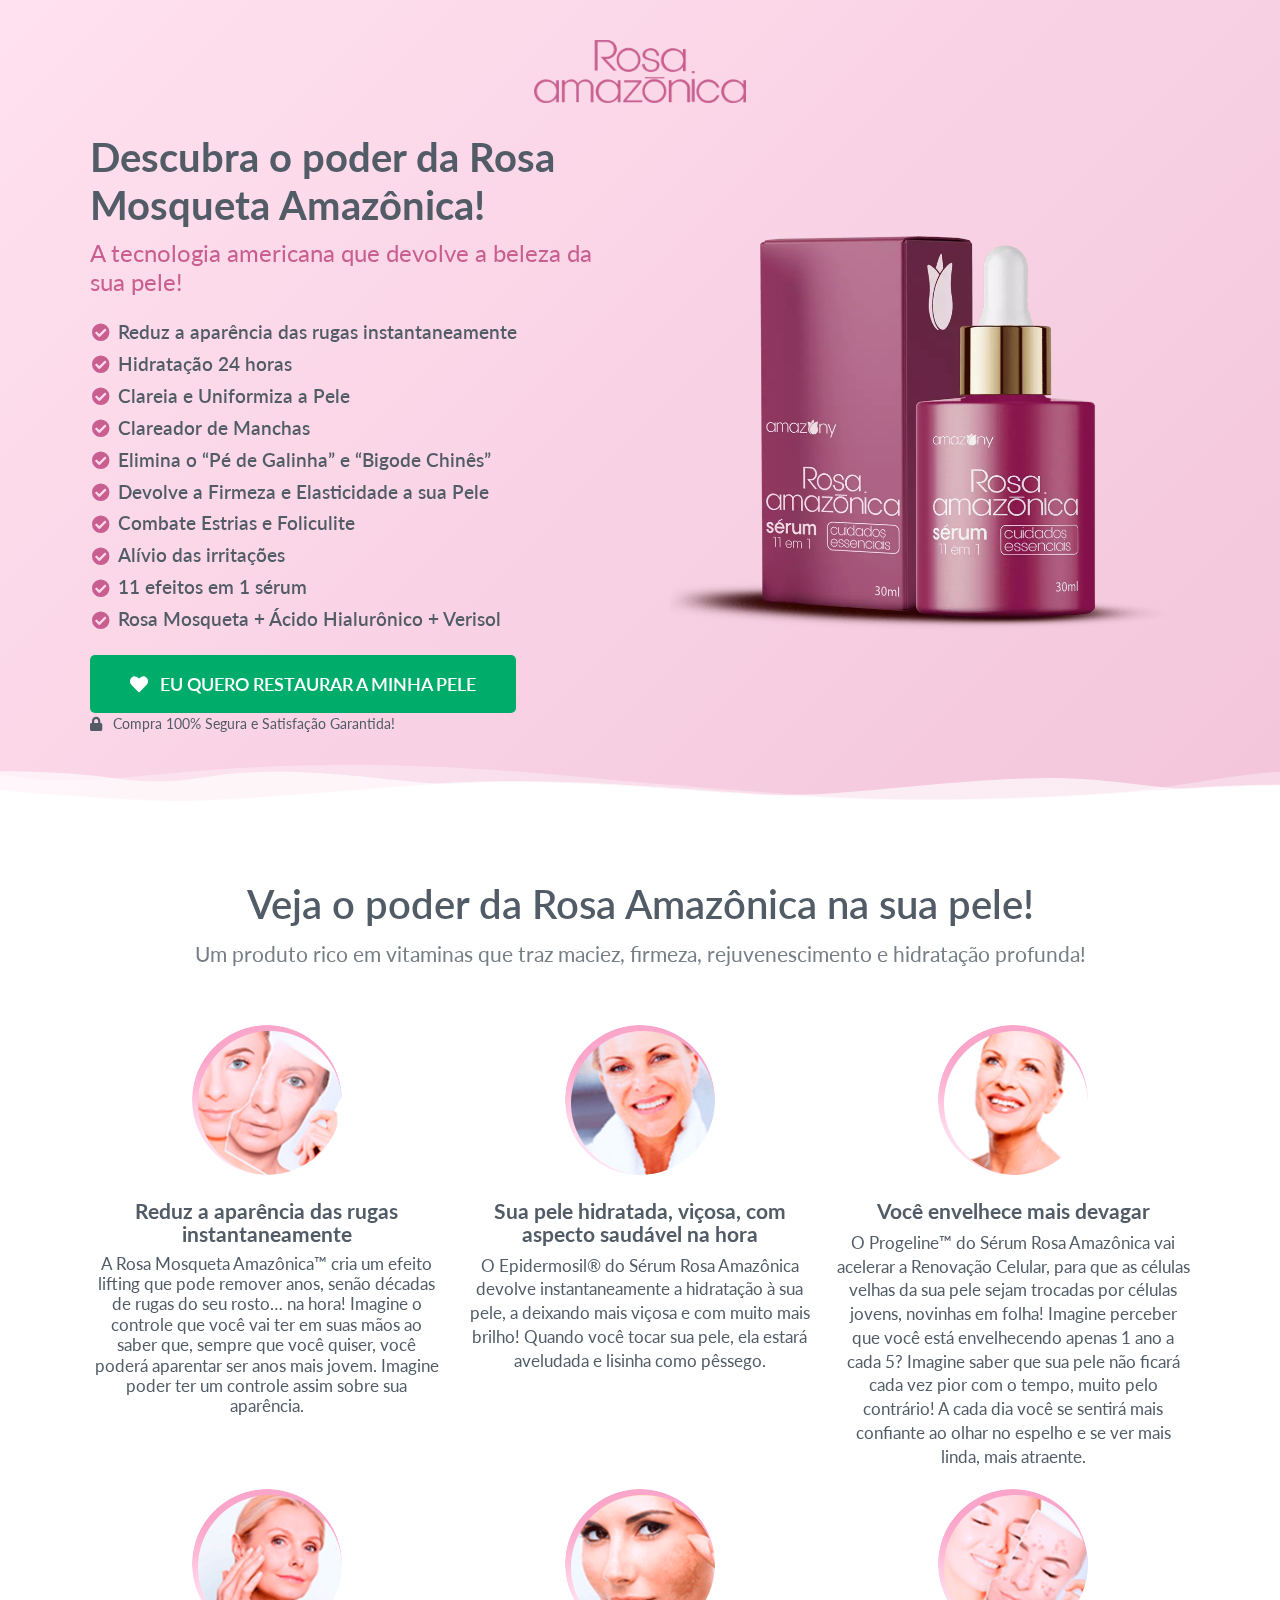
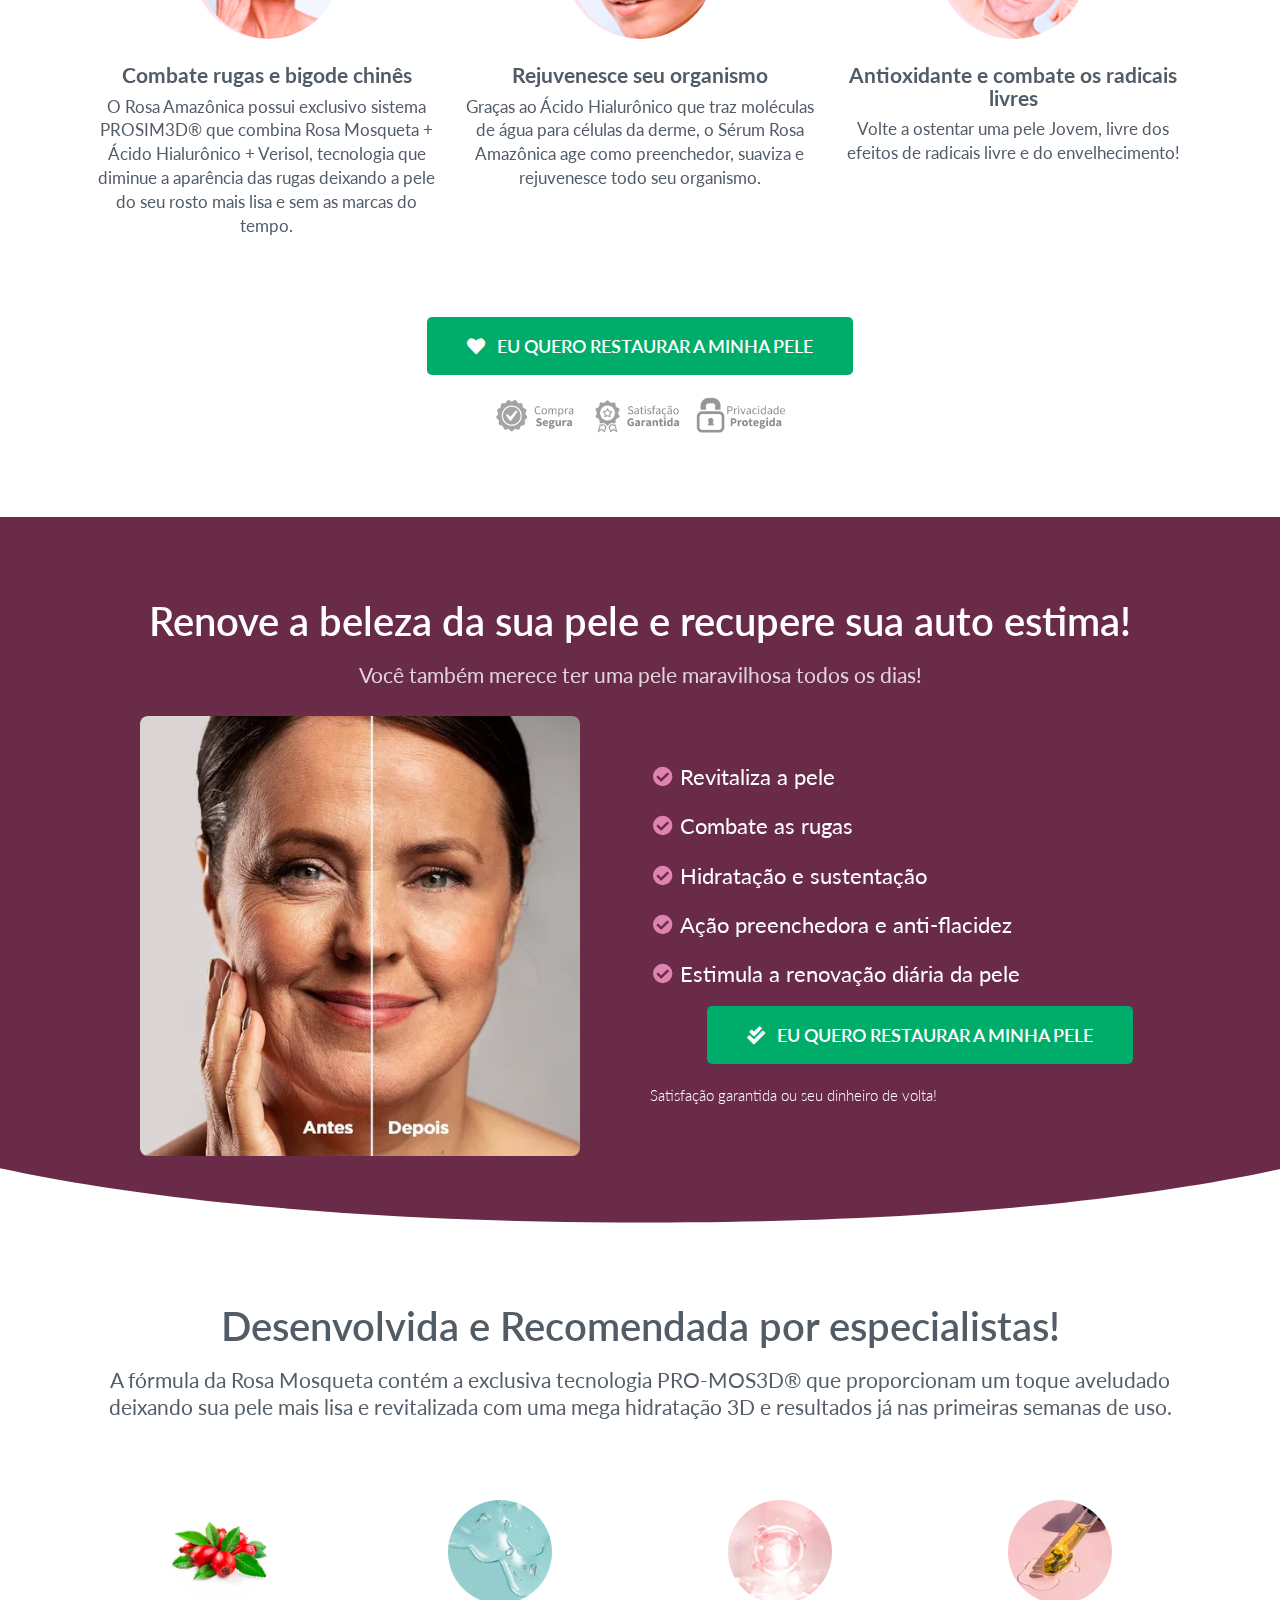
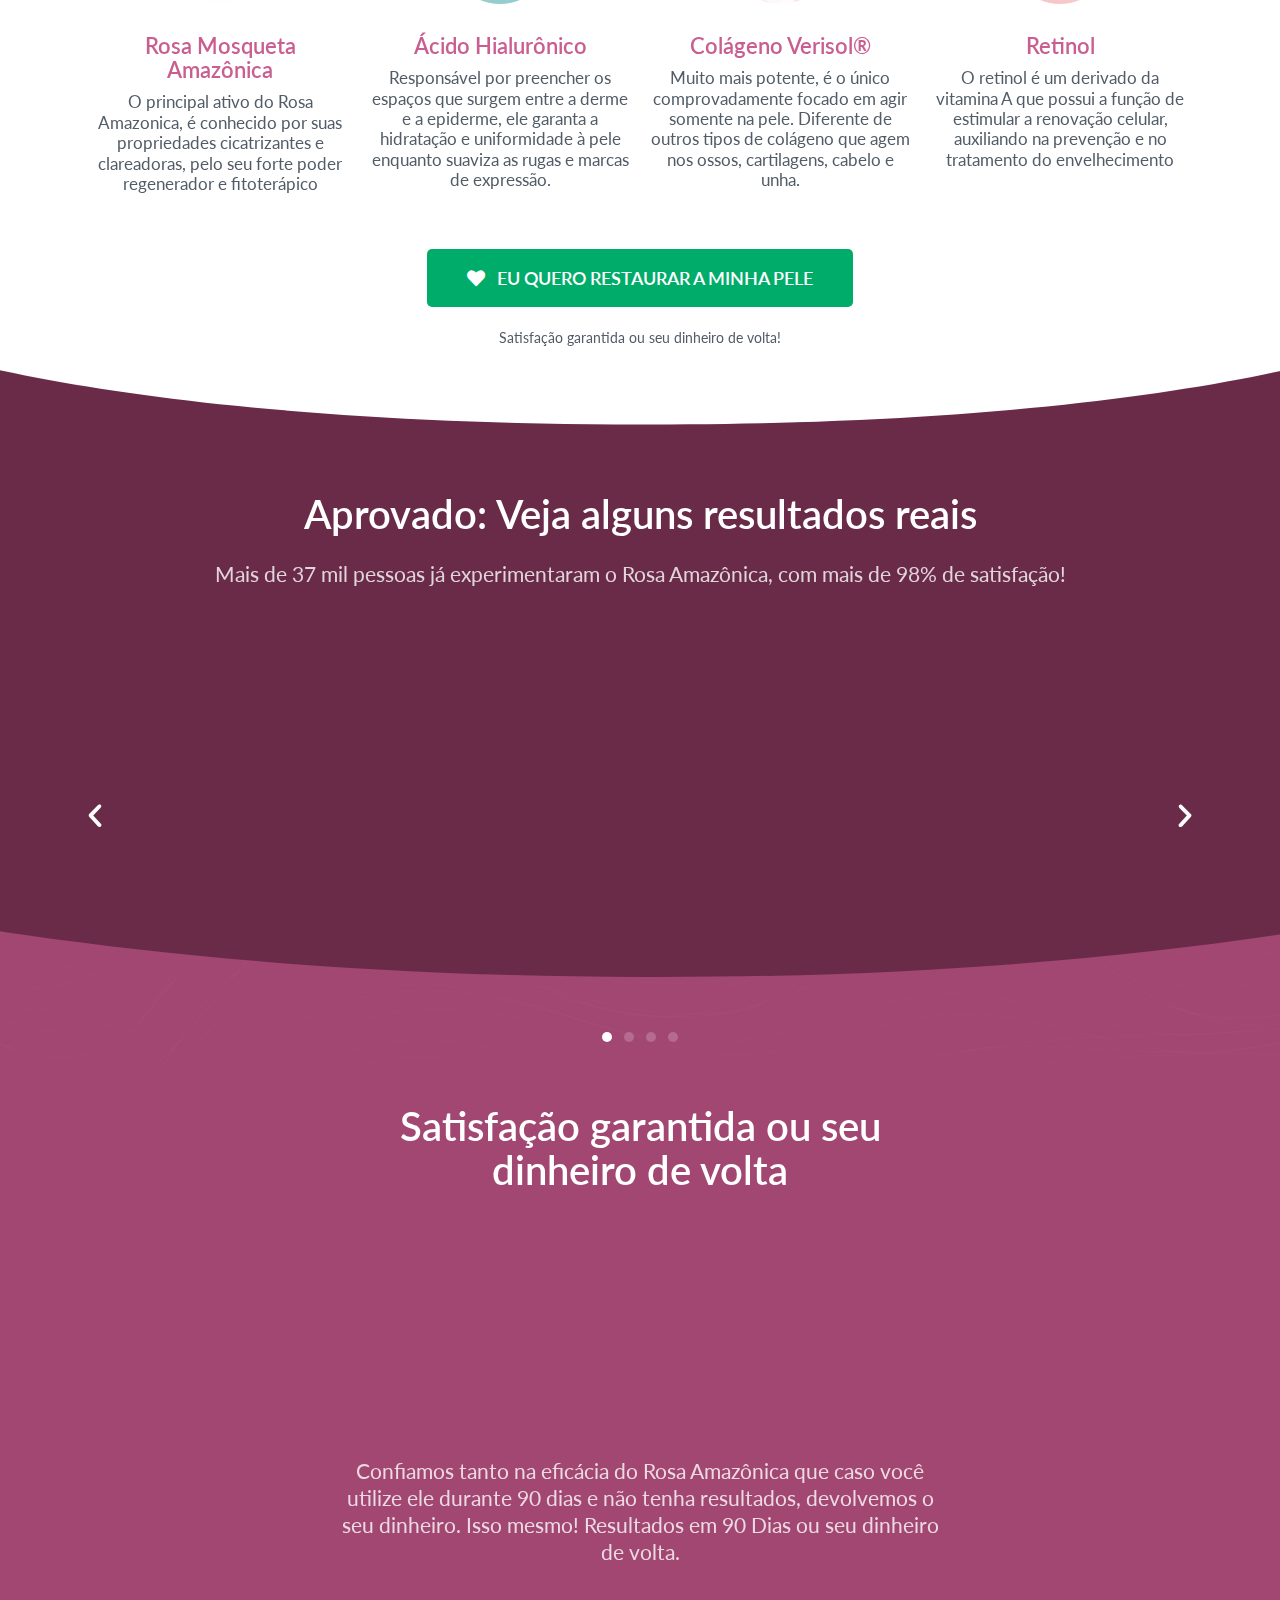
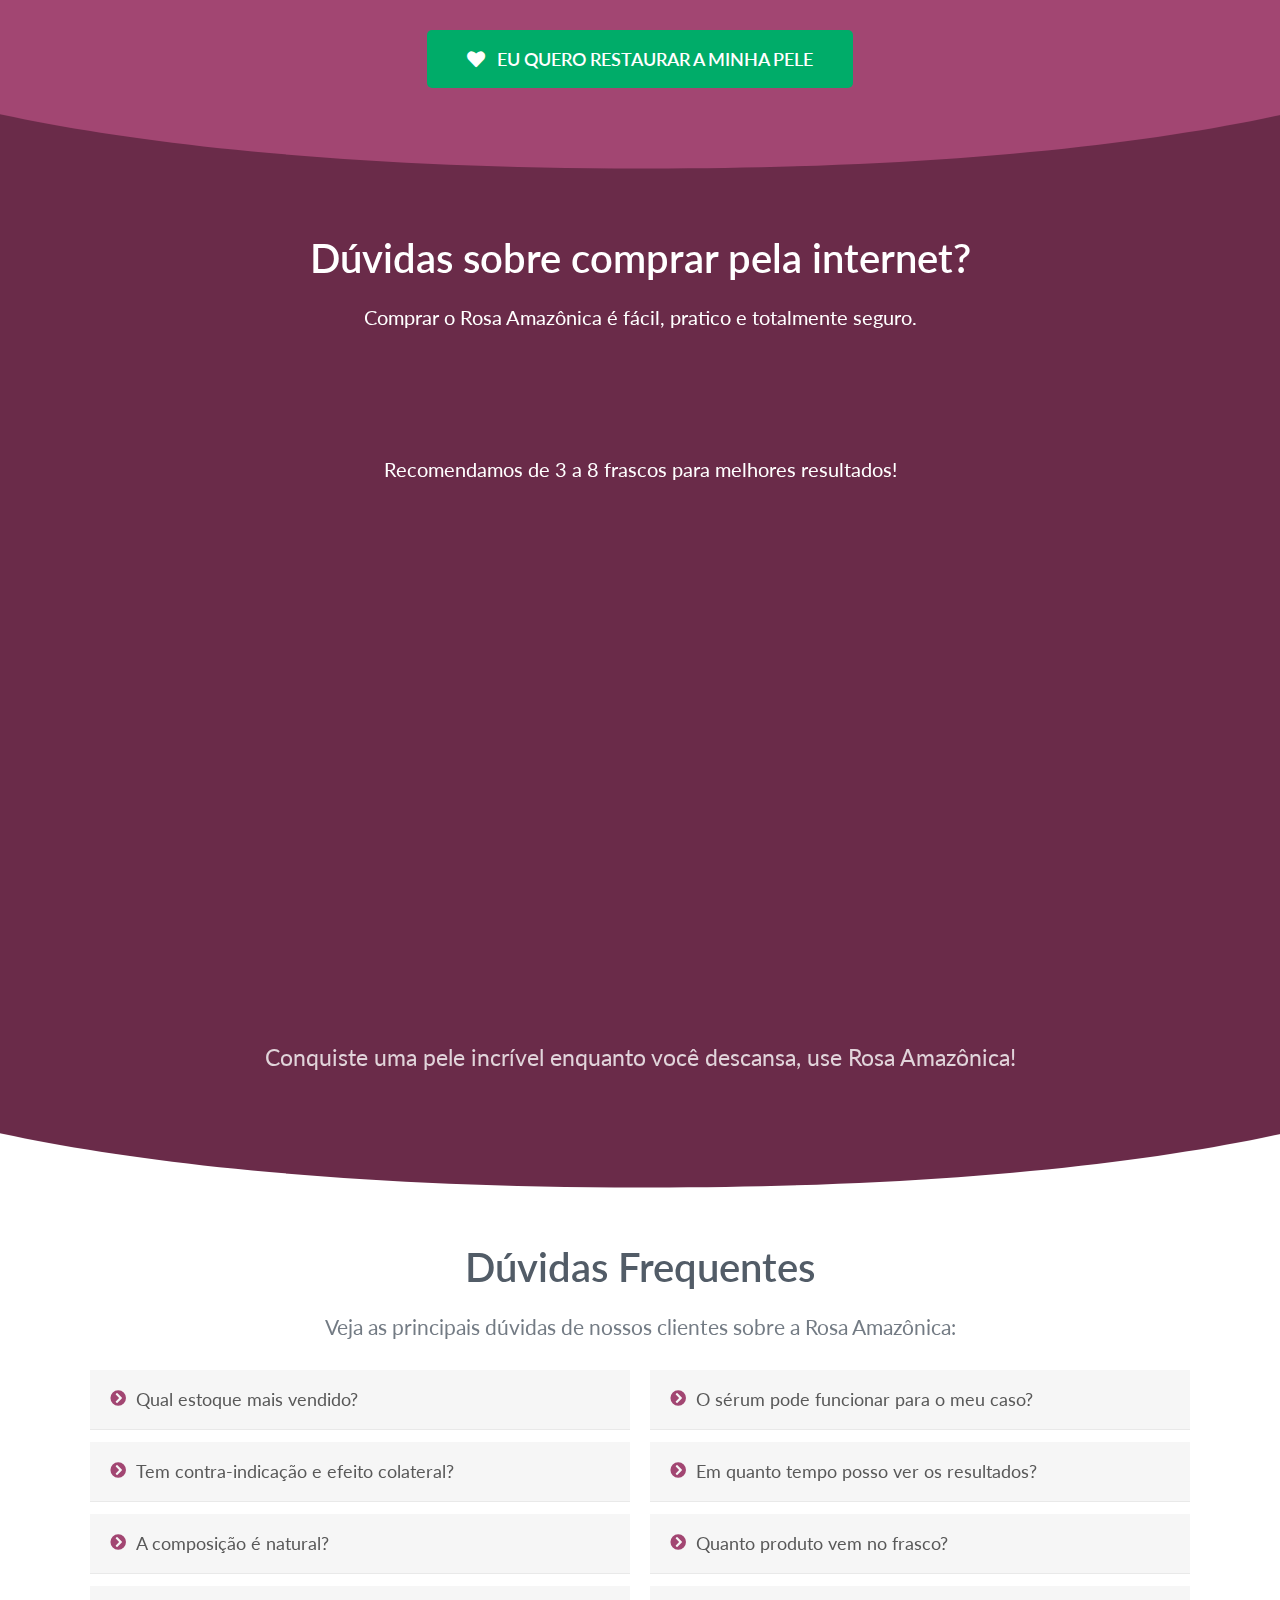
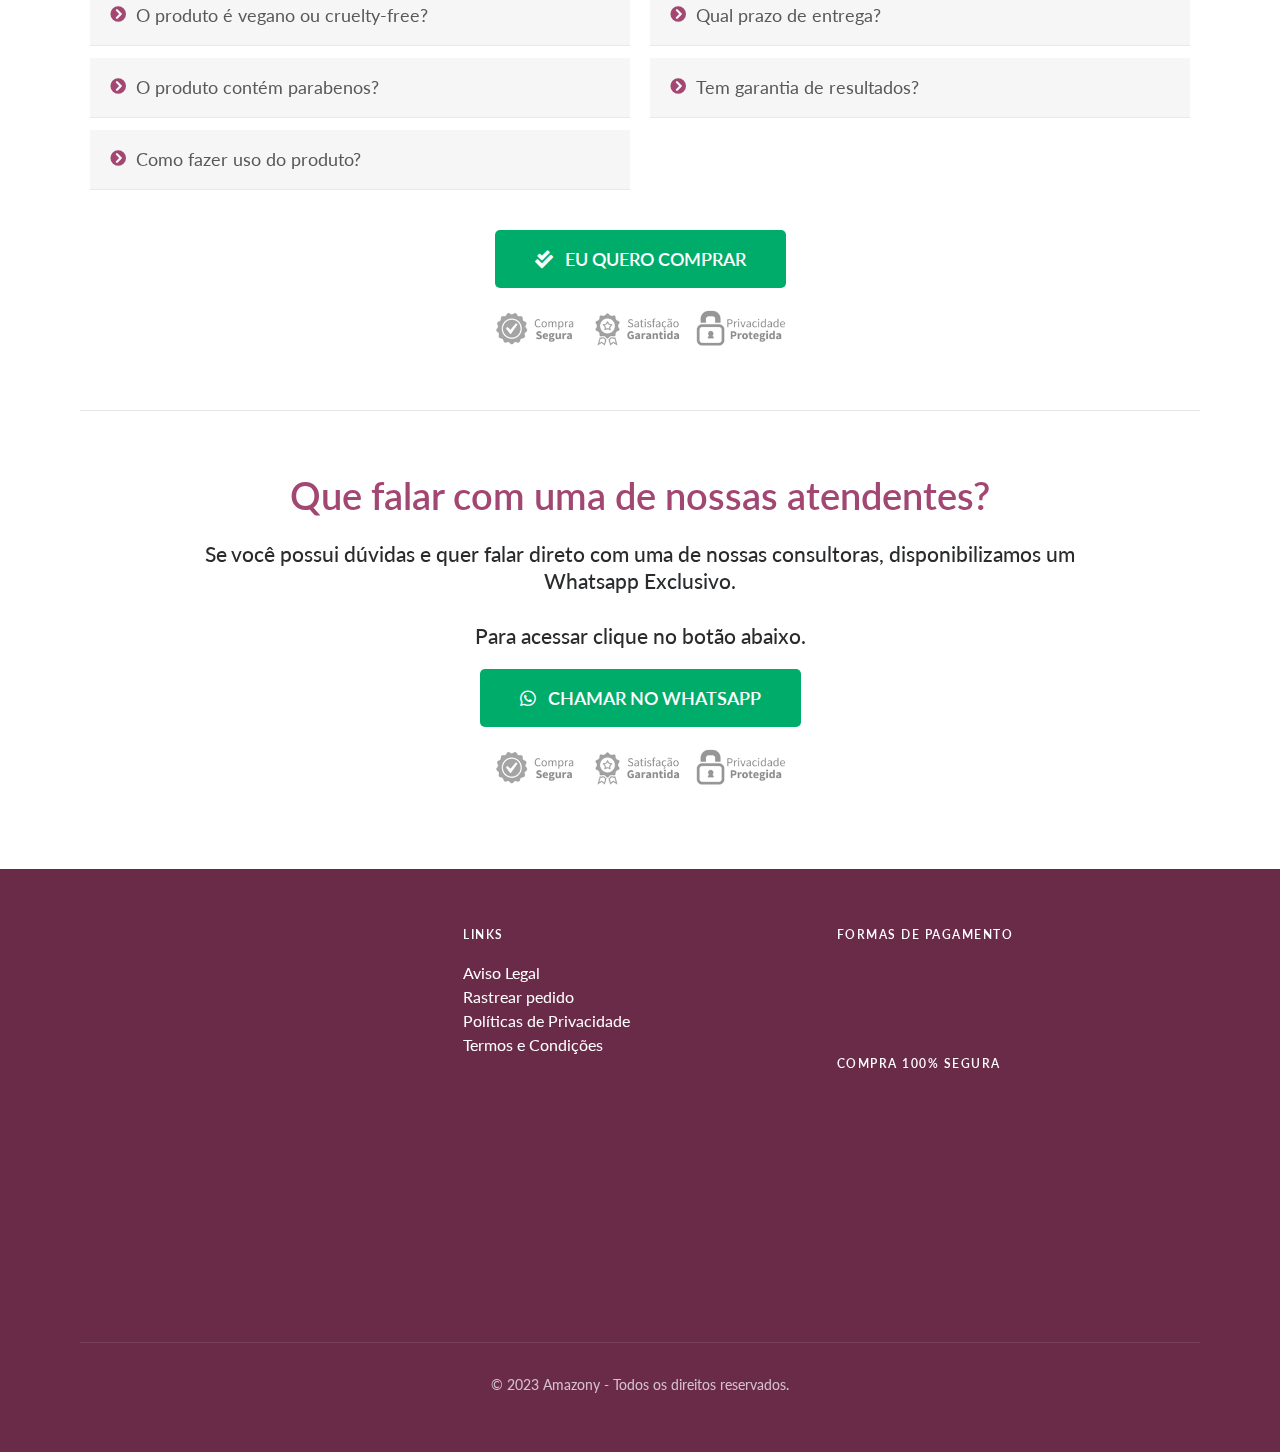
==== commit c785ea98: "add checkout links" ====
--- a/index.html
+++ b/index.html
@@ -1,1204 +1,3876 @@
 <!DOCTYPE html>
 <html lang="en-US">
-<head>
-	<meta charset="UTF-8">
+	<head>
+		<meta charset="UTF-8" />
 		<title>rosamazonica</title>
-<meta name="robots" content="max-image-preview:large">
-<link rel="alternate" type="application/rss+xml" title="rosamazonica &raquo; Feed" href="/feed/">
-<link rel="alternate" type="application/rss+xml" title="rosamazonica &raquo; Comments Feed" href="/comments/feed/">
-<script>
-window._wpemojiSettings = {"baseUrl":"https:\/\/s.w.org\/images\/core\/emoji\/14.0.0\/72x72\/","ext":".png","svgUrl":"https:\/\/s.w.org\/images\/core\/emoji\/14.0.0\/svg\/","svgExt":".svg","source":{"concatemoji":"\/wp-includes\/js\/wp-emoji-release.min.js?ver=6.4.1"}};
-/*! This file is auto-generated */
-!function(i,n){var o,s,e;function c(e){try{var t={supportTests:e,timestamp:(new Date).valueOf()};sessionStorage.setItem(o,JSON.stringify(t))}catch(e){}}function p(e,t,n){e.clearRect(0,0,e.canvas.width,e.canvas.height),e.fillText(t,0,0);var t=new Uint32Array(e.getImageData(0,0,e.canvas.width,e.canvas.height).data),r=(e.clearRect(0,0,e.canvas.width,e.canvas.height),e.fillText(n,0,0),new Uint32Array(e.getImageData(0,0,e.canvas.width,e.canvas.height).data));return t.every(function(e,t){return e===r[t]})}function u(e,t,n){switch(t){case"flag":return n(e,"🏳️‍⚧️","🏳️​⚧️")?!1:!n(e,"🇺🇳","🇺​🇳")&&!n(e,"🏴󠁧󠁢󠁥󠁮󠁧󠁿","🏴​󠁧​󠁢​󠁥​󠁮​󠁧​󠁿");case"emoji":return!n(e,"🫱🏻‍🫲🏿","🫱🏻​🫲🏿")}return!1}function f(e,t,n){var r="undefined"!=typeof WorkerGlobalScope&&self instanceof WorkerGlobalScope?new OffscreenCanvas(300,150):i.createElement("canvas"),a=r.getContext("2d",{willReadFrequently:!0}),o=(a.textBaseline="top",a.font="600 32px Arial",{});return e.forEach(function(e){o[e]=t(a,e,n)}),o}function t(e){var t=i.createElement("script");t.src=e,t.defer=!0,i.head.appendChild(t)}"undefined"!=typeof Promise&&(o="wpEmojiSettingsSupports",s=["flag","emoji"],n.supports={everything:!0,everythingExceptFlag:!0},e=new Promise(function(e){i.addEventListener("DOMContentLoaded",e,{once:!0})}),new Promise(function(t){var n=function(){try{var e=JSON.parse(sessionStorage.getItem(o));if("object"==typeof e&&"number"==typeof e.timestamp&&(new Date).valueOf()<e.timestamp+604800&&"object"==typeof e.supportTests)return e.supportTests}catch(e){}return null}();if(!n){if("undefined"!=typeof Worker&&"undefined"!=typeof OffscreenCanvas&&"undefined"!=typeof URL&&URL.createObjectURL&&"undefined"!=typeof Blob)try{var e="postMessage("+f.toString()+"("+[JSON.stringify(s),u.toString(),p.toString()].join(",")+"));",r=new Blob([e],{type:"text/javascript"}),a=new Worker(URL.createObjectURL(r),{name:"wpTestEmojiSupports"});return void(a.onmessage=function(e){c(n=e.data),a.terminate(),t(n)})}catch(e){}c(n=f(s,u,p))}t(n)}).then(function(e){for(var t in e)n.supports[t]=e[t],n.supports.everything=n.supports.everything&&n.supports[t],"flag"!==t&&(n.supports.everythingExceptFlag=n.supports.everythingExceptFlag&&n.supports[t]);n.supports.everythingExceptFlag=n.supports.everythingExceptFlag&&!n.supports.flag,n.DOMReady=!1,n.readyCallback=function(){n.DOMReady=!0}}).then(function(){return e}).then(function(){var e;n.supports.everything||(n.readyCallback(),(e=n.source||{}).concatemoji?t(e.concatemoji):e.wpemoji&&e.twemoji&&(t(e.twemoji),t(e.wpemoji)))}))}((window,document),window._wpemojiSettings);
-</script>
-<style id="wp-emoji-styles-inline-css">img.wp-smiley, img.emoji {
-		display: inline !important;
-		border: none !important;
-		box-shadow: none !important;
-		height: 1em !important;
-		width: 1em !important;
-		margin: 0 0.07em !important;
-		vertical-align: -0.1em !important;
-		background: none !important;
-		padding: 0 !important;
-	}</style>
-<style id="classic-theme-styles-inline-css">/*! This file is auto-generated */
-.wp-block-button__link{color:#fff;background-color:#32373c;border-radius:9999px;box-shadow:none;text-decoration:none;padding:calc(.667em + 2px) calc(1.333em + 2px);font-size:1.125em}.wp-block-file__button{background:#32373c;color:#fff;text-decoration:none}</style>
-<style id="global-styles-inline-css">body{--wp--preset--color--black: #000000;--wp--preset--color--cyan-bluish-gray: #abb8c3;--wp--preset--color--white: #ffffff;--wp--preset--color--pale-pink: #f78da7;--wp--preset--color--vivid-red: #cf2e2e;--wp--preset--color--luminous-vivid-orange: #ff6900;--wp--preset--color--luminous-vivid-amber: #fcb900;--wp--preset--color--light-green-cyan: #7bdcb5;--wp--preset--color--vivid-green-cyan: #00d084;--wp--preset--color--pale-cyan-blue: #8ed1fc;--wp--preset--color--vivid-cyan-blue: #0693e3;--wp--preset--color--vivid-purple: #9b51e0;--wp--preset--gradient--vivid-cyan-blue-to-vivid-purple: linear-gradient(135deg,rgba(6,147,227,1) 0%,rgb(155,81,224) 100%);--wp--preset--gradient--light-green-cyan-to-vivid-green-cyan: linear-gradient(135deg,rgb(122,220,180) 0%,rgb(0,208,130) 100%);--wp--preset--gradient--luminous-vivid-amber-to-luminous-vivid-orange: linear-gradient(135deg,rgba(252,185,0,1) 0%,rgba(255,105,0,1) 100%);--wp--preset--gradient--luminous-vivid-orange-to-vivid-red: linear-gradient(135deg,rgba(255,105,0,1) 0%,rgb(207,46,46) 100%);--wp--preset--gradient--very-light-gray-to-cyan-bluish-gray: linear-gradient(135deg,rgb(238,238,238) 0%,rgb(169,184,195) 100%);--wp--preset--gradient--cool-to-warm-spectrum: linear-gradient(135deg,rgb(74,234,220) 0%,rgb(151,120,209) 20%,rgb(207,42,186) 40%,rgb(238,44,130) 60%,rgb(251,105,98) 80%,rgb(254,248,76) 100%);--wp--preset--gradient--blush-light-purple: linear-gradient(135deg,rgb(255,206,236) 0%,rgb(152,150,240) 100%);--wp--preset--gradient--blush-bordeaux: linear-gradient(135deg,rgb(254,205,165) 0%,rgb(254,45,45) 50%,rgb(107,0,62) 100%);--wp--preset--gradient--luminous-dusk: linear-gradient(135deg,rgb(255,203,112) 0%,rgb(199,81,192) 50%,rgb(65,88,208) 100%);--wp--preset--gradient--pale-ocean: linear-gradient(135deg,rgb(255,245,203) 0%,rgb(182,227,212) 50%,rgb(51,167,181) 100%);--wp--preset--gradient--electric-grass: linear-gradient(135deg,rgb(202,248,128) 0%,rgb(113,206,126) 100%);--wp--preset--gradient--midnight: linear-gradient(135deg,rgb(2,3,129) 0%,rgb(40,116,252) 100%);--wp--preset--font-size--small: 13px;--wp--preset--font-size--medium: 20px;--wp--preset--font-size--large: 36px;--wp--preset--font-size--x-large: 42px;--wp--preset--spacing--20: 0.44rem;--wp--preset--spacing--30: 0.67rem;--wp--preset--spacing--40: 1rem;--wp--preset--spacing--50: 1.5rem;--wp--preset--spacing--60: 2.25rem;--wp--preset--spacing--70: 3.38rem;--wp--preset--spacing--80: 5.06rem;--wp--preset--shadow--natural: 6px 6px 9px rgba(0, 0, 0, 0.2);--wp--preset--shadow--deep: 12px 12px 50px rgba(0, 0, 0, 0.4);--wp--preset--shadow--sharp: 6px 6px 0px rgba(0, 0, 0, 0.2);--wp--preset--shadow--outlined: 6px 6px 0px -3px rgba(255, 255, 255, 1), 6px 6px rgba(0, 0, 0, 1);--wp--preset--shadow--crisp: 6px 6px 0px rgba(0, 0, 0, 1);}:where(.is-layout-flex){gap: 0.5em;}:where(.is-layout-grid){gap: 0.5em;}body .is-layout-flow > .alignleft{float: left;margin-inline-start: 0;margin-inline-end: 2em;}body .is-layout-flow > .alignright{float: right;margin-inline-start: 2em;margin-inline-end: 0;}body .is-layout-flow > .aligncenter{margin-left: auto !important;margin-right: auto !important;}body .is-layout-constrained > .alignleft{float: left;margin-inline-start: 0;margin-inline-end: 2em;}body .is-layout-constrained > .alignright{float: right;margin-inline-start: 2em;margin-inline-end: 0;}body .is-layout-constrained > .aligncenter{margin-left: auto !important;margin-right: auto !important;}body .is-layout-constrained > :where(:not(.alignleft):not(.alignright):not(.alignfull)){max-width: var(--wp--style--global--content-size);margin-left: auto !important;margin-right: auto !important;}body .is-layout-constrained > .alignwide{max-width: var(--wp--style--global--wide-size);}body .is-layout-flex{display: flex;}body .is-layout-flex{flex-wrap: wrap;align-items: center;}body .is-layout-flex > *{margin: 0;}body .is-layout-grid{display: grid;}body .is-layout-grid > *{margin: 0;}:where(.wp-block-columns.is-layout-flex){gap: 2em;}:where(.wp-block-columns.is-layout-grid){gap: 2em;}:where(.wp-block-post-template.is-layout-flex){gap: 1.25em;}:where(.wp-block-post-template.is-layout-grid){gap: 1.25em;}.has-black-color{color: var(--wp--preset--color--black) !important;}.has-cyan-bluish-gray-color{color: var(--wp--preset--color--cyan-bluish-gray) !important;}.has-white-color{color: var(--wp--preset--color--white) !important;}.has-pale-pink-color{color: var(--wp--preset--color--pale-pink) !important;}.has-vivid-red-color{color: var(--wp--preset--color--vivid-red) !important;}.has-luminous-vivid-orange-color{color: var(--wp--preset--color--luminous-vivid-orange) !important;}.has-luminous-vivid-amber-color{color: var(--wp--preset--color--luminous-vivid-amber) !important;}.has-light-green-cyan-color{color: var(--wp--preset--color--light-green-cyan) !important;}.has-vivid-green-cyan-color{color: var(--wp--preset--color--vivid-green-cyan) !important;}.has-pale-cyan-blue-color{color: var(--wp--preset--color--pale-cyan-blue) !important;}.has-vivid-cyan-blue-color{color: var(--wp--preset--color--vivid-cyan-blue) !important;}.has-vivid-purple-color{color: var(--wp--preset--color--vivid-purple) !important;}.has-black-background-color{background-color: var(--wp--preset--color--black) !important;}.has-cyan-bluish-gray-background-color{background-color: var(--wp--preset--color--cyan-bluish-gray) !important;}.has-white-background-color{background-color: var(--wp--preset--color--white) !important;}.has-pale-pink-background-color{background-color: var(--wp--preset--color--pale-pink) !important;}.has-vivid-red-background-color{background-color: var(--wp--preset--color--vivid-red) !important;}.has-luminous-vivid-orange-background-color{background-color: var(--wp--preset--color--luminous-vivid-orange) !important;}.has-luminous-vivid-amber-background-color{background-color: var(--wp--preset--color--luminous-vivid-amber) !important;}.has-light-green-cyan-background-color{background-color: var(--wp--preset--color--light-green-cyan) !important;}.has-vivid-green-cyan-background-color{background-color: var(--wp--preset--color--vivid-green-cyan) !important;}.has-pale-cyan-blue-background-color{background-color: var(--wp--preset--color--pale-cyan-blue) !important;}.has-vivid-cyan-blue-background-color{background-color: var(--wp--preset--color--vivid-cyan-blue) !important;}.has-vivid-purple-background-color{background-color: var(--wp--preset--color--vivid-purple) !important;}.has-black-border-color{border-color: var(--wp--preset--color--black) !important;}.has-cyan-bluish-gray-border-color{border-color: var(--wp--preset--color--cyan-bluish-gray) !important;}.has-white-border-color{border-color: var(--wp--preset--color--white) !important;}.has-pale-pink-border-color{border-color: var(--wp--preset--color--pale-pink) !important;}.has-vivid-red-border-color{border-color: var(--wp--preset--color--vivid-red) !important;}.has-luminous-vivid-orange-border-color{border-color: var(--wp--preset--color--luminous-vivid-orange) !important;}.has-luminous-vivid-amber-border-color{border-color: var(--wp--preset--color--luminous-vivid-amber) !important;}.has-light-green-cyan-border-color{border-color: var(--wp--preset--color--light-green-cyan) !important;}.has-vivid-green-cyan-border-color{border-color: var(--wp--preset--color--vivid-green-cyan) !important;}.has-pale-cyan-blue-border-color{border-color: var(--wp--preset--color--pale-cyan-blue) !important;}.has-vivid-cyan-blue-border-color{border-color: var(--wp--preset--color--vivid-cyan-blue) !important;}.has-vivid-purple-border-color{border-color: var(--wp--preset--color--vivid-purple) !important;}.has-vivid-cyan-blue-to-vivid-purple-gradient-background{background: var(--wp--preset--gradient--vivid-cyan-blue-to-vivid-purple) !important;}.has-light-green-cyan-to-vivid-green-cyan-gradient-background{background: var(--wp--preset--gradient--light-green-cyan-to-vivid-green-cyan) !important;}.has-luminous-vivid-amber-to-luminous-vivid-orange-gradient-background{background: var(--wp--preset--gradient--luminous-vivid-amber-to-luminous-vivid-orange) !important;}.has-luminous-vivid-orange-to-vivid-red-gradient-background{background: var(--wp--preset--gradient--luminous-vivid-orange-to-vivid-red) !important;}.has-very-light-gray-to-cyan-bluish-gray-gradient-background{background: var(--wp--preset--gradient--very-light-gray-to-cyan-bluish-gray) !important;}.has-cool-to-warm-spectrum-gradient-background{background: var(--wp--preset--gradient--cool-to-warm-spectrum) !important;}.has-blush-light-purple-gradient-background{background: var(--wp--preset--gradient--blush-light-purple) !important;}.has-blush-bordeaux-gradient-background{background: var(--wp--preset--gradient--blush-bordeaux) !important;}.has-luminous-dusk-gradient-background{background: var(--wp--preset--gradient--luminous-dusk) !important;}.has-pale-ocean-gradient-background{background: var(--wp--preset--gradient--pale-ocean) !important;}.has-electric-grass-gradient-background{background: var(--wp--preset--gradient--electric-grass) !important;}.has-midnight-gradient-background{background: var(--wp--preset--gradient--midnight) !important;}.has-small-font-size{font-size: var(--wp--preset--font-size--small) !important;}.has-medium-font-size{font-size: var(--wp--preset--font-size--medium) !important;}.has-large-font-size{font-size: var(--wp--preset--font-size--large) !important;}.has-x-large-font-size{font-size: var(--wp--preset--font-size--x-large) !important;}
-.wp-block-navigation a:where(:not(.wp-element-button)){color: inherit;}
-:where(.wp-block-post-template.is-layout-flex){gap: 1.25em;}:where(.wp-block-post-template.is-layout-grid){gap: 1.25em;}
-:where(.wp-block-columns.is-layout-flex){gap: 2em;}:where(.wp-block-columns.is-layout-grid){gap: 2em;}
-.wp-block-pullquote{font-size: 1.5em;line-height: 1.6;}</style>
-<link rel="stylesheet" id="hello-elementor-css" href="/wp-content/themes/hello-elementor/style.min.css?ver=2.9.0" media="all">
-<link rel="stylesheet" id="hello-elementor-theme-style-css" href="/wp-content/themes/hello-elementor/theme.min.css?ver=2.9.0" media="all">
-<link rel="stylesheet" id="elementor-frontend-css" href="/wp-content/plugins/elementor/assets/css/frontend-lite.min.css?ver=3.17.3" media="all">
-<link rel="stylesheet" id="elementor-post-6-css" href="/wp-content/uploads/elementor/css/post-6.css?ver=1699712642" media="all">
-<link rel="stylesheet" id="elementor-icons-css" href="/wp-content/plugins/elementor/assets/lib/eicons/css/elementor-icons.min.css?ver=5.23.0" media="all">
-<link rel="stylesheet" id="swiper-css" href="/wp-content/plugins/elementor/assets/lib/swiper/v8/css/swiper.min.css?ver=8.4.5" media="all">
-<link rel="stylesheet" id="elementor-global-css" href="/wp-content/uploads/elementor/css/global.css?ver=1699712655" media="all">
-<link rel="stylesheet" id="elementor-post-41-css" href="/wp-content/uploads/elementor/css/post-41.css?ver=1699718857" media="all">
-<link rel="stylesheet" id="google-fonts-1-css" href="https://fonts.googleapis.com/css?family=Roboto%3A100%2C100italic%2C200%2C200italic%2C300%2C300italic%2C400%2C400italic%2C500%2C500italic%2C600%2C600italic%2C700%2C700italic%2C800%2C800italic%2C900%2C900italic%7CRoboto+Slab%3A100%2C100italic%2C200%2C200italic%2C300%2C300italic%2C400%2C400italic%2C500%2C500italic%2C600%2C600italic%2C700%2C700italic%2C800%2C800italic%2C900%2C900italic%7CLato%3A100%2C100italic%2C200%2C200italic%2C300%2C300italic%2C400%2C400italic%2C500%2C500italic%2C600%2C600italic%2C700%2C700italic%2C800%2C800italic%2C900%2C900italic&#038;display=swap&#038;ver=6.4.1" media="all">
-<link rel="stylesheet" id="elementor-icons-shared-0-css" href="/wp-content/plugins/elementor/assets/lib/font-awesome/css/fontawesome.min.css?ver=5.15.3" media="all">
-<link rel="stylesheet" id="elementor-icons-fa-solid-css" href="/wp-content/plugins/elementor/assets/lib/font-awesome/css/solid.min.css?ver=5.15.3" media="all">
-<link rel="stylesheet" id="elementor-icons-fa-brands-css" href="/wp-content/plugins/elementor/assets/lib/font-awesome/css/brands.min.css?ver=5.15.3" media="all">
-<link rel="preconnect" href="https://fonts.gstatic.com/" crossorigin>
-<script src="/wp-includes/js/jquery/jquery.min.js?ver=3.7.1" id="jquery-core-js"></script>
-<script src="/wp-includes/js/jquery/jquery-migrate.min.js?ver=3.4.1" id="jquery-migrate-js"></script>
-<link rel="https://api.w.org/" href="/wp-json/">
-<link rel="alternate" type="application/json" href="/wp-json/wp/v2/pages/41">
-<link rel="EditURI" type="application/rsd+xml" title="RSD" href="/xmlrpc.php?rsd">
-<meta name="generator" content="WordPress 6.4.1">
-<link rel="canonical" href="/">
-<link rel="shortlink" href="/">
-<link rel="alternate" type="application/json+oembed" href="/wp-json/oembed/1.0/embed?url=%2F">
-<link rel="alternate" type="text/xml+oembed" href="/wp-json/oembed/1.0/embed?url=%2F#038;format=xml">
-<meta name="generator" content="Elementor 3.17.3; features: e_dom_optimization, e_optimized_assets_loading, e_optimized_css_loading, additional_custom_breakpoints, block_editor_assets_optimize, e_image_loading_optimization; settings: css_print_method-external, google_font-enabled, font_display-swap">
-	<meta name="viewport" content="width=device-width, initial-scale=1.0, viewport-fit=cover">
-</head>
-<body class="home page-template page-template-elementor_canvas page page-id-41 page-parent elementor-default elementor-template-canvas elementor-kit-6 elementor-page elementor-page-41">
-			<div data-elementor-type="wp-post" data-elementor-id="41" class="elementor elementor-41">
-									<section class="elementor-section elementor-top-section elementor-element elementor-element-4729aaef elementor-section-boxed elementor-section-height-default elementor-section-height-default" data-id="4729aaef" data-element_type="section" data-settings="{&quot;background_background&quot;:&quot;gradient&quot;,&quot;shape_divider_bottom&quot;:&quot;mountains&quot;}">
-					<div class="elementor-shape elementor-shape-bottom" data-negative="false">
-			<svg xmlns="http://www.w3.org/2000/svg" viewbox="0 0 1000 100" preserveaspectratio="none">
-	<path class="elementor-shape-fill" opacity="0.33" d="M473,67.3c-203.9,88.3-263.1-34-320.3,0C66,119.1,0,59.7,0,59.7V0h1000v59.7 c0,0-62.1,26.1-94.9,29.3c-32.8,3.3-62.8-12.3-75.8-22.1C806,49.6,745.3,8.7,694.9,4.7S492.4,59,473,67.3z"></path>
-	<path class="elementor-shape-fill" opacity="0.66" d="M734,67.3c-45.5,0-77.2-23.2-129.1-39.1c-28.6-8.7-150.3-10.1-254,39.1 s-91.7-34.4-149.2,0C115.7,118.3,0,39.8,0,39.8V0h1000v36.5c0,0-28.2-18.5-92.1-18.5C810.2,18.1,775.7,67.3,734,67.3z"></path>
-	<path class="elementor-shape-fill" d="M766.1,28.9c-200-57.5-266,65.5-395.1,19.5C242,1.8,242,5.4,184.8,20.6C128,35.8,132.3,44.9,89.9,52.5C28.6,63.7,0,0,0,0 h1000c0,0-9.9,40.9-83.6,48.1S829.6,47,766.1,28.9z"></path>
-</svg>		</div>
-					<div class="elementor-container elementor-column-gap-default">
-					<div class="elementor-column elementor-col-100 elementor-top-column elementor-element elementor-element-732f6ce8" data-id="732f6ce8" data-element_type="column">
-			<div class="elementor-widget-wrap elementor-element-populated">
-								<div class="elementor-element elementor-element-72126a59 elementor-widget elementor-widget-spacer" data-id="72126a59" data-element_type="widget" data-widget_type="spacer.default">
-				<div class="elementor-widget-container">
-			<style>/*! elementor - v3.17.0 - 08-11-2023 */
-.elementor-column .elementor-spacer-inner{height:var(--spacer-size)}.e-con{--container-widget-width:100%}.e-con-inner>.elementor-widget-spacer,.e-con>.elementor-widget-spacer{width:var(--container-widget-width,var(--spacer-size));--align-self:var(--container-widget-align-self,initial);--flex-shrink:0}.e-con-inner>.elementor-widget-spacer>.elementor-widget-container,.e-con>.elementor-widget-spacer>.elementor-widget-container{height:100%;width:100%}.e-con-inner>.elementor-widget-spacer>.elementor-widget-container>.elementor-spacer,.e-con>.elementor-widget-spacer>.elementor-widget-container>.elementor-spacer{height:100%}.e-con-inner>.elementor-widget-spacer>.elementor-widget-container>.elementor-spacer>.elementor-spacer-inner,.e-con>.elementor-widget-spacer>.elementor-widget-container>.elementor-spacer>.elementor-spacer-inner{height:var(--container-widget-height,var(--spacer-size))}.e-con-inner>.elementor-widget-spacer.elementor-widget-empty,.e-con>.elementor-widget-spacer.elementor-widget-empty{position:relative;min-height:22px;min-width:22px}.e-con-inner>.elementor-widget-spacer.elementor-widget-empty .elementor-widget-empty-icon,.e-con>.elementor-widget-spacer.elementor-widget-empty .elementor-widget-empty-icon{position:absolute;top:0;bottom:0;left:0;right:0;margin:auto;padding:0;width:22px;height:22px}</style>		<div class="elementor-spacer">
-			<div class="elementor-spacer-inner"></div>
+		<meta name="robots" content="max-image-preview:large" />
+		<link
+			rel="alternate"
+			type="application/rss+xml"
+			title="rosamazonica &raquo; Feed"
+			href="/feed/" />
+		<link
+			rel="alternate"
+			type="application/rss+xml"
+			title="rosamazonica &raquo; Comments Feed"
+			href="/comments/feed/" />
+		<script>
+			window._wpemojiSettings = {
+				baseUrl: 'https:\/\/s.w.org\/images\/core\/emoji\/14.0.0\/72x72\/',
+				ext: '.png',
+				svgUrl: 'https:\/\/s.w.org\/images\/core\/emoji\/14.0.0\/svg\/',
+				svgExt: '.svg',
+				source: {
+					concatemoji: '\/wp-includes\/js\/wp-emoji-release.min.js?ver=6.4.1'
+				}
+			}
+			/*! This file is auto-generated */
+			!(function (i, n) {
+				var o, s, e
+				function c(e) {
+					try {
+						var t = { supportTests: e, timestamp: new Date().valueOf() }
+						sessionStorage.setItem(o, JSON.stringify(t))
+					} catch (e) {}
+				}
+				function p(e, t, n) {
+					e.clearRect(0, 0, e.canvas.width, e.canvas.height),
+						e.fillText(t, 0, 0)
+					var t = new Uint32Array(
+							e.getImageData(0, 0, e.canvas.width, e.canvas.height).data
+						),
+						r =
+							(e.clearRect(0, 0, e.canvas.width, e.canvas.height),
+							e.fillText(n, 0, 0),
+							new Uint32Array(
+								e.getImageData(0, 0, e.canvas.width, e.canvas.height).data
+							))
+					return t.every(function (e, t) {
+						return e === r[t]
+					})
+				}
+				function u(e, t, n) {
+					switch (t) {
+						case 'flag':
+							return n(e, '🏳️‍⚧️', '🏳️​⚧️')
+								? !1
+								: !n(e, '🇺🇳', '🇺​🇳') && !n(e, '🏴󠁧󠁢󠁥󠁮󠁧󠁿', '🏴​󠁧​󠁢​󠁥​󠁮​󠁧​󠁿')
+						case 'emoji':
+							return !n(e, '🫱🏻‍🫲🏿', '🫱🏻​🫲🏿')
+					}
+					return !1
+				}
+				function f(e, t, n) {
+					var r =
+							'undefined' != typeof WorkerGlobalScope &&
+							self instanceof WorkerGlobalScope
+								? new OffscreenCanvas(300, 150)
+								: i.createElement('canvas'),
+						a = r.getContext('2d', { willReadFrequently: !0 }),
+						o = ((a.textBaseline = 'top'), (a.font = '600 32px Arial'), {})
+					return (
+						e.forEach(function (e) {
+							o[e] = t(a, e, n)
+						}),
+						o
+					)
+				}
+				function t(e) {
+					var t = i.createElement('script')
+					;(t.src = e), (t.defer = !0), i.head.appendChild(t)
+				}
+				'undefined' != typeof Promise &&
+					((o = 'wpEmojiSettingsSupports'),
+					(s = ['flag', 'emoji']),
+					(n.supports = { everything: !0, everythingExceptFlag: !0 }),
+					(e = new Promise(function (e) {
+						i.addEventListener('DOMContentLoaded', e, { once: !0 })
+					})),
+					new Promise(function (t) {
+						var n = (function () {
+							try {
+								var e = JSON.parse(sessionStorage.getItem(o))
+								if (
+									'object' == typeof e &&
+									'number' == typeof e.timestamp &&
+									new Date().valueOf() < e.timestamp + 604800 &&
+									'object' == typeof e.supportTests
+								)
+									return e.supportTests
+							} catch (e) {}
+							return null
+						})()
+						if (!n) {
+							if (
+								'undefined' != typeof Worker &&
+								'undefined' != typeof OffscreenCanvas &&
+								'undefined' != typeof URL &&
+								URL.createObjectURL &&
+								'undefined' != typeof Blob
+							)
+								try {
+									var e =
+											'postMessage(' +
+											f.toString() +
+											'(' +
+											[JSON.stringify(s), u.toString(), p.toString()].join(
+												','
+											) +
+											'));',
+										r = new Blob([e], { type: 'text/javascript' }),
+										a = new Worker(URL.createObjectURL(r), {
+											name: 'wpTestEmojiSupports'
+										})
+									return void (a.onmessage = function (e) {
+										c((n = e.data)), a.terminate(), t(n)
+									})
+								} catch (e) {}
+							c((n = f(s, u, p)))
+						}
+						t(n)
+					})
+						.then(function (e) {
+							for (var t in e)
+								(n.supports[t] = e[t]),
+									(n.supports.everything =
+										n.supports.everything && n.supports[t]),
+									'flag' !== t &&
+										(n.supports.everythingExceptFlag =
+											n.supports.everythingExceptFlag && n.supports[t])
+							;(n.supports.everythingExceptFlag =
+								n.supports.everythingExceptFlag && !n.supports.flag),
+								(n.DOMReady = !1),
+								(n.readyCallback = function () {
+									n.DOMReady = !0
+								})
+						})
+						.then(function () {
+							return e
+						})
+						.then(function () {
+							var e
+							n.supports.everything ||
+								(n.readyCallback(),
+								(e = n.source || {}).concatemoji
+									? t(e.concatemoji)
+									: e.wpemoji && e.twemoji && (t(e.twemoji), t(e.wpemoji)))
+						}))
+			})((window, document), window._wpemojiSettings)
+		</script>
+		<style id="wp-emoji-styles-inline-css">
+			img.wp-smiley,
+			img.emoji {
+				display: inline !important;
+				border: none !important;
+				box-shadow: none !important;
+				height: 1em !important;
+				width: 1em !important;
+				margin: 0 0.07em !important;
+				vertical-align: -0.1em !important;
+				background: none !important;
+				padding: 0 !important;
+			}
+		</style>
+		<style id="classic-theme-styles-inline-css">
+			/*! This file is auto-generated */
+			.wp-block-button__link {
+				color: #fff;
+				background-color: #32373c;
+				border-radius: 9999px;
+				box-shadow: none;
+				text-decoration: none;
+				padding: calc(0.667em + 2px) calc(1.333em + 2px);
+				font-size: 1.125em;
+			}
+			.wp-block-file__button {
+				background: #32373c;
+				color: #fff;
+				text-decoration: none;
+			}
+		</style>
+		<style id="global-styles-inline-css">
+			body {
+				--wp--preset--color--black: #000000;
+				--wp--preset--color--cyan-bluish-gray: #abb8c3;
+				--wp--preset--color--white: #ffffff;
+				--wp--preset--color--pale-pink: #f78da7;
+				--wp--preset--color--vivid-red: #cf2e2e;
+				--wp--preset--color--luminous-vivid-orange: #ff6900;
+				--wp--preset--color--luminous-vivid-amber: #fcb900;
+				--wp--preset--color--light-green-cyan: #7bdcb5;
+				--wp--preset--color--vivid-green-cyan: #00d084;
+				--wp--preset--color--pale-cyan-blue: #8ed1fc;
+				--wp--preset--color--vivid-cyan-blue: #0693e3;
+				--wp--preset--color--vivid-purple: #9b51e0;
+				--wp--preset--gradient--vivid-cyan-blue-to-vivid-purple: linear-gradient(
+					135deg,
+					rgba(6, 147, 227, 1) 0%,
+					rgb(155, 81, 224) 100%
+				);
+				--wp--preset--gradient--light-green-cyan-to-vivid-green-cyan: linear-gradient(
+					135deg,
+					rgb(122, 220, 180) 0%,
+					rgb(0, 208, 130) 100%
+				);
+				--wp--preset--gradient--luminous-vivid-amber-to-luminous-vivid-orange: linear-gradient(
+					135deg,
+					rgba(252, 185, 0, 1) 0%,
+					rgba(255, 105, 0, 1) 100%
+				);
+				--wp--preset--gradient--luminous-vivid-orange-to-vivid-red: linear-gradient(
+					135deg,
+					rgba(255, 105, 0, 1) 0%,
+					rgb(207, 46, 46) 100%
+				);
+				--wp--preset--gradient--very-light-gray-to-cyan-bluish-gray: linear-gradient(
+					135deg,
+					rgb(238, 238, 238) 0%,
+					rgb(169, 184, 195) 100%
+				);
+				--wp--preset--gradient--cool-to-warm-spectrum: linear-gradient(
+					135deg,
+					rgb(74, 234, 220) 0%,
+					rgb(151, 120, 209) 20%,
+					rgb(207, 42, 186) 40%,
+					rgb(238, 44, 130) 60%,
+					rgb(251, 105, 98) 80%,
+					rgb(254, 248, 76) 100%
+				);
+				--wp--preset--gradient--blush-light-purple: linear-gradient(
+					135deg,
+					rgb(255, 206, 236) 0%,
+					rgb(152, 150, 240) 100%
+				);
+				--wp--preset--gradient--blush-bordeaux: linear-gradient(
+					135deg,
+					rgb(254, 205, 165) 0%,
+					rgb(254, 45, 45) 50%,
+					rgb(107, 0, 62) 100%
+				);
+				--wp--preset--gradient--luminous-dusk: linear-gradient(
+					135deg,
+					rgb(255, 203, 112) 0%,
+					rgb(199, 81, 192) 50%,
+					rgb(65, 88, 208) 100%
+				);
+				--wp--preset--gradient--pale-ocean: linear-gradient(
+					135deg,
+					rgb(255, 245, 203) 0%,
+					rgb(182, 227, 212) 50%,
+					rgb(51, 167, 181) 100%
+				);
+				--wp--preset--gradient--electric-grass: linear-gradient(
+					135deg,
+					rgb(202, 248, 128) 0%,
+					rgb(113, 206, 126) 100%
+				);
+				--wp--preset--gradient--midnight: linear-gradient(
+					135deg,
+					rgb(2, 3, 129) 0%,
+					rgb(40, 116, 252) 100%
+				);
+				--wp--preset--font-size--small: 13px;
+				--wp--preset--font-size--medium: 20px;
+				--wp--preset--font-size--large: 36px;
+				--wp--preset--font-size--x-large: 42px;
+				--wp--preset--spacing--20: 0.44rem;
+				--wp--preset--spacing--30: 0.67rem;
+				--wp--preset--spacing--40: 1rem;
+				--wp--preset--spacing--50: 1.5rem;
+				--wp--preset--spacing--60: 2.25rem;
+				--wp--preset--spacing--70: 3.38rem;
+				--wp--preset--spacing--80: 5.06rem;
+				--wp--preset--shadow--natural: 6px 6px 9px rgba(0, 0, 0, 0.2);
+				--wp--preset--shadow--deep: 12px 12px 50px rgba(0, 0, 0, 0.4);
+				--wp--preset--shadow--sharp: 6px 6px 0px rgba(0, 0, 0, 0.2);
+				--wp--preset--shadow--outlined: 6px 6px 0px -3px rgba(255, 255, 255, 1),
+					6px 6px rgba(0, 0, 0, 1);
+				--wp--preset--shadow--crisp: 6px 6px 0px rgba(0, 0, 0, 1);
+			}
+			:where(.is-layout-flex) {
+				gap: 0.5em;
+			}
+			:where(.is-layout-grid) {
+				gap: 0.5em;
+			}
+			body .is-layout-flow > .alignleft {
+				float: left;
+				margin-inline-start: 0;
+				margin-inline-end: 2em;
+			}
+			body .is-layout-flow > .alignright {
+				float: right;
+				margin-inline-start: 2em;
+				margin-inline-end: 0;
+			}
+			body .is-layout-flow > .aligncenter {
+				margin-left: auto !important;
+				margin-right: auto !important;
+			}
+			body .is-layout-constrained > .alignleft {
+				float: left;
+				margin-inline-start: 0;
+				margin-inline-end: 2em;
+			}
+			body .is-layout-constrained > .alignright {
+				float: right;
+				margin-inline-start: 2em;
+				margin-inline-end: 0;
+			}
+			body .is-layout-constrained > .aligncenter {
+				margin-left: auto !important;
+				margin-right: auto !important;
+			}
+			body
+				.is-layout-constrained
+				> :where(:not(.alignleft):not(.alignright):not(.alignfull)) {
+				max-width: var(--wp--style--global--content-size);
+				margin-left: auto !important;
+				margin-right: auto !important;
+			}
+			body .is-layout-constrained > .alignwide {
+				max-width: var(--wp--style--global--wide-size);
+			}
+			body .is-layout-flex {
+				display: flex;
+			}
+			body .is-layout-flex {
+				flex-wrap: wrap;
+				align-items: center;
+			}
+			body .is-layout-flex > * {
+				margin: 0;
+			}
+			body .is-layout-grid {
+				display: grid;
+			}
+			body .is-layout-grid > * {
+				margin: 0;
+			}
+			:where(.wp-block-columns.is-layout-flex) {
+				gap: 2em;
+			}
+			:where(.wp-block-columns.is-layout-grid) {
+				gap: 2em;
+			}
+			:where(.wp-block-post-template.is-layout-flex) {
+				gap: 1.25em;
+			}
+			:where(.wp-block-post-template.is-layout-grid) {
+				gap: 1.25em;
+			}
+			.has-black-color {
+				color: var(--wp--preset--color--black) !important;
+			}
+			.has-cyan-bluish-gray-color {
+				color: var(--wp--preset--color--cyan-bluish-gray) !important;
+			}
+			.has-white-color {
+				color: var(--wp--preset--color--white) !important;
+			}
+			.has-pale-pink-color {
+				color: var(--wp--preset--color--pale-pink) !important;
+			}
+			.has-vivid-red-color {
+				color: var(--wp--preset--color--vivid-red) !important;
+			}
+			.has-luminous-vivid-orange-color {
+				color: var(--wp--preset--color--luminous-vivid-orange) !important;
+			}
+			.has-luminous-vivid-amber-color {
+				color: var(--wp--preset--color--luminous-vivid-amber) !important;
+			}
+			.has-light-green-cyan-color {
+				color: var(--wp--preset--color--light-green-cyan) !important;
+			}
+			.has-vivid-green-cyan-color {
+				color: var(--wp--preset--color--vivid-green-cyan) !important;
+			}
+			.has-pale-cyan-blue-color {
+				color: var(--wp--preset--color--pale-cyan-blue) !important;
+			}
+			.has-vivid-cyan-blue-color {
+				color: var(--wp--preset--color--vivid-cyan-blue) !important;
+			}
+			.has-vivid-purple-color {
+				color: var(--wp--preset--color--vivid-purple) !important;
+			}
+			.has-black-background-color {
+				background-color: var(--wp--preset--color--black) !important;
+			}
+			.has-cyan-bluish-gray-background-color {
+				background-color: var(--wp--preset--color--cyan-bluish-gray) !important;
+			}
+			.has-white-background-color {
+				background-color: var(--wp--preset--color--white) !important;
+			}
+			.has-pale-pink-background-color {
+				background-color: var(--wp--preset--color--pale-pink) !important;
+			}
+			.has-vivid-red-background-color {
+				background-color: var(--wp--preset--color--vivid-red) !important;
+			}
+			.has-luminous-vivid-orange-background-color {
+				background-color: var(
+					--wp--preset--color--luminous-vivid-orange
+				) !important;
+			}
+			.has-luminous-vivid-amber-background-color {
+				background-color: var(
+					--wp--preset--color--luminous-vivid-amber
+				) !important;
+			}
+			.has-light-green-cyan-background-color {
+				background-color: var(--wp--preset--color--light-green-cyan) !important;
+			}
+			.has-vivid-green-cyan-background-color {
+				background-color: var(--wp--preset--color--vivid-green-cyan) !important;
+			}
+			.has-pale-cyan-blue-background-color {
+				background-color: var(--wp--preset--color--pale-cyan-blue) !important;
+			}
+			.has-vivid-cyan-blue-background-color {
+				background-color: var(--wp--preset--color--vivid-cyan-blue) !important;
+			}
+			.has-vivid-purple-background-color {
+				background-color: var(--wp--preset--color--vivid-purple) !important;
+			}
+			.has-black-border-color {
+				border-color: var(--wp--preset--color--black) !important;
+			}
+			.has-cyan-bluish-gray-border-color {
+				border-color: var(--wp--preset--color--cyan-bluish-gray) !important;
+			}
+			.has-white-border-color {
+				border-color: var(--wp--preset--color--white) !important;
+			}
+			.has-pale-pink-border-color {
+				border-color: var(--wp--preset--color--pale-pink) !important;
+			}
+			.has-vivid-red-border-color {
+				border-color: var(--wp--preset--color--vivid-red) !important;
+			}
+			.has-luminous-vivid-orange-border-color {
+				border-color: var(
+					--wp--preset--color--luminous-vivid-orange
+				) !important;
+			}
+			.has-luminous-vivid-amber-border-color {
+				border-color: var(--wp--preset--color--luminous-vivid-amber) !important;
+			}
+			.has-light-green-cyan-border-color {
+				border-color: var(--wp--preset--color--light-green-cyan) !important;
+			}
+			.has-vivid-green-cyan-border-color {
+				border-color: var(--wp--preset--color--vivid-green-cyan) !important;
+			}
+			.has-pale-cyan-blue-border-color {
+				border-color: var(--wp--preset--color--pale-cyan-blue) !important;
+			}
+			.has-vivid-cyan-blue-border-color {
+				border-color: var(--wp--preset--color--vivid-cyan-blue) !important;
+			}
+			.has-vivid-purple-border-color {
+				border-color: var(--wp--preset--color--vivid-purple) !important;
+			}
+			.has-vivid-cyan-blue-to-vivid-purple-gradient-background {
+				background: var(
+					--wp--preset--gradient--vivid-cyan-blue-to-vivid-purple
+				) !important;
+			}
+			.has-light-green-cyan-to-vivid-green-cyan-gradient-background {
+				background: var(
+					--wp--preset--gradient--light-green-cyan-to-vivid-green-cyan
+				) !important;
+			}
+			.has-luminous-vivid-amber-to-luminous-vivid-orange-gradient-background {
+				background: var(
+					--wp--preset--gradient--luminous-vivid-amber-to-luminous-vivid-orange
+				) !important;
+			}
+			.has-luminous-vivid-orange-to-vivid-red-gradient-background {
+				background: var(
+					--wp--preset--gradient--luminous-vivid-orange-to-vivid-red
+				) !important;
+			}
+			.has-very-light-gray-to-cyan-bluish-gray-gradient-background {
+				background: var(
+					--wp--preset--gradient--very-light-gray-to-cyan-bluish-gray
+				) !important;
+			}
+			.has-cool-to-warm-spectrum-gradient-background {
+				background: var(
+					--wp--preset--gradient--cool-to-warm-spectrum
+				) !important;
+			}
+			.has-blush-light-purple-gradient-background {
+				background: var(--wp--preset--gradient--blush-light-purple) !important;
+			}
+			.has-blush-bordeaux-gradient-background {
+				background: var(--wp--preset--gradient--blush-bordeaux) !important;
+			}
+			.has-luminous-dusk-gradient-background {
+				background: var(--wp--preset--gradient--luminous-dusk) !important;
+			}
+			.has-pale-ocean-gradient-background {
+				background: var(--wp--preset--gradient--pale-ocean) !important;
+			}
+			.has-electric-grass-gradient-background {
+				background: var(--wp--preset--gradient--electric-grass) !important;
+			}
+			.has-midnight-gradient-background {
+				background: var(--wp--preset--gradient--midnight) !important;
+			}
+			.has-small-font-size {
+				font-size: var(--wp--preset--font-size--small) !important;
+			}
+			.has-medium-font-size {
+				font-size: var(--wp--preset--font-size--medium) !important;
+			}
+			.has-large-font-size {
+				font-size: var(--wp--preset--font-size--large) !important;
+			}
+			.has-x-large-font-size {
+				font-size: var(--wp--preset--font-size--x-large) !important;
+			}
+			.wp-block-navigation a:where(:not(.wp-element-button)) {
+				color: inherit;
+			}
+			:where(.wp-block-post-template.is-layout-flex) {
+				gap: 1.25em;
+			}
+			:where(.wp-block-post-template.is-layout-grid) {
+				gap: 1.25em;
+			}
+			:where(.wp-block-columns.is-layout-flex) {
+				gap: 2em;
+			}
+			:where(.wp-block-columns.is-layout-grid) {
+				gap: 2em;
+			}
+			.wp-block-pullquote {
+				font-size: 1.5em;
+				line-height: 1.6;
+			}
+		</style>
+		<link
+			rel="stylesheet"
+			id="hello-elementor-css"
+			href="/wp-content/themes/hello-elementor/style.min.css?ver=2.9.0"
+			media="all" />
+		<link
+			rel="stylesheet"
+			id="hello-elementor-theme-style-css"
+			href="/wp-content/themes/hello-elementor/theme.min.css?ver=2.9.0"
+			media="all" />
+		<link
+			rel="stylesheet"
+			id="elementor-frontend-css"
+			href="/wp-content/plugins/elementor/assets/css/frontend-lite.min.css?ver=3.17.3"
+			media="all" />
+		<link
+			rel="stylesheet"
+			id="elementor-post-6-css"
+			href="/wp-content/uploads/elementor/css/post-6.css?ver=1699712642"
+			media="all" />
+		<link
+			rel="stylesheet"
+			id="elementor-icons-css"
+			href="/wp-content/plugins/elementor/assets/lib/eicons/css/elementor-icons.min.css?ver=5.23.0"
+			media="all" />
+		<link
+			rel="stylesheet"
+			id="swiper-css"
+			href="/wp-content/plugins/elementor/assets/lib/swiper/v8/css/swiper.min.css?ver=8.4.5"
+			media="all" />
+		<link
+			rel="stylesheet"
+			id="elementor-global-css"
+			href="/wp-content/uploads/elementor/css/global.css?ver=1699712655"
+			media="all" />
+		<link
+			rel="stylesheet"
+			id="elementor-post-41-css"
+			href="/wp-content/uploads/elementor/css/post-41.css?ver=1699718857"
+			media="all" />
+		<link
+			rel="stylesheet"
+			id="google-fonts-1-css"
+			href="https://fonts.googleapis.com/css?family=Roboto%3A100%2C100italic%2C200%2C200italic%2C300%2C300italic%2C400%2C400italic%2C500%2C500italic%2C600%2C600italic%2C700%2C700italic%2C800%2C800italic%2C900%2C900italic%7CRoboto+Slab%3A100%2C100italic%2C200%2C200italic%2C300%2C300italic%2C400%2C400italic%2C500%2C500italic%2C600%2C600italic%2C700%2C700italic%2C800%2C800italic%2C900%2C900italic%7CLato%3A100%2C100italic%2C200%2C200italic%2C300%2C300italic%2C400%2C400italic%2C500%2C500italic%2C600%2C600italic%2C700%2C700italic%2C800%2C800italic%2C900%2C900italic&#038;display=swap&#038;ver=6.4.1"
+			media="all" />
+		<link
+			rel="stylesheet"
+			id="elementor-icons-shared-0-css"
+			href="/wp-content/plugins/elementor/assets/lib/font-awesome/css/fontawesome.min.css?ver=5.15.3"
+			media="all" />
+		<link
+			rel="stylesheet"
+			id="elementor-icons-fa-solid-css"
+			href="/wp-content/plugins/elementor/assets/lib/font-awesome/css/solid.min.css?ver=5.15.3"
+			media="all" />
+		<link
+			rel="stylesheet"
+			id="elementor-icons-fa-brands-css"
+			href="/wp-content/plugins/elementor/assets/lib/font-awesome/css/brands.min.css?ver=5.15.3"
+			media="all" />
+		<link rel="preconnect" href="https://fonts.gstatic.com/" crossorigin />
+		<script
+			src="/wp-includes/js/jquery/jquery.min.js?ver=3.7.1"
+			id="jquery-core-js"></script>
+		<script
+			src="/wp-includes/js/jquery/jquery-migrate.min.js?ver=3.4.1"
+			id="jquery-migrate-js"></script>
+		<link rel="https://api.w.org/" href="/wp-json/" />
+		<link
+			rel="alternate"
+			type="application/json"
+			href="/wp-json/wp/v2/pages/41" />
+		<link
+			rel="EditURI"
+			type="application/rsd+xml"
+			title="RSD"
+			href="/xmlrpc.php?rsd" />
+		<meta name="generator" content="WordPress 6.4.1" />
+		<link rel="canonical" href="/" />
+		<link rel="shortlink" href="/" />
+		<link
+			rel="alternate"
+			type="application/json+oembed"
+			href="/wp-json/oembed/1.0/embed?url=%2F" />
+		<link
+			rel="alternate"
+			type="text/xml+oembed"
+			href="/wp-json/oembed/1.0/embed?url=%2F#038;format=xml" />
+		<meta
+			name="generator"
+			content="Elementor 3.17.3; features: e_dom_optimization, e_optimized_assets_loading, e_optimized_css_loading, additional_custom_breakpoints, block_editor_assets_optimize, e_image_loading_optimization; settings: css_print_method-external, google_font-enabled, font_display-swap" />
+		<meta
+			name="viewport"
+			content="width=device-width, initial-scale=1.0, viewport-fit=cover" />
+	</head>
+	<body
+		class="home page-template page-template-elementor_canvas page page-id-41 page-parent elementor-default elementor-template-canvas elementor-kit-6 elementor-page elementor-page-41">
+		<div
+			data-elementor-type="wp-post"
+			data-elementor-id="41"
+			class="elementor elementor-41">
+			<section
+				class="elementor-section elementor-top-section elementor-element elementor-element-4729aaef elementor-section-boxed elementor-section-height-default elementor-section-height-default"
+				data-id="4729aaef"
+				data-element_type="section"
+				data-settings='{"background_background":"gradient","shape_divider_bottom":"mountains"}'>
+				<div
+					class="elementor-shape elementor-shape-bottom"
+					data-negative="false">
+					<svg
+						xmlns="http://www.w3.org/2000/svg"
+						viewbox="0 0 1000 100"
+						preserveaspectratio="none">
+						<path
+							class="elementor-shape-fill"
+							opacity="0.33"
+							d="M473,67.3c-203.9,88.3-263.1-34-320.3,0C66,119.1,0,59.7,0,59.7V0h1000v59.7 c0,0-62.1,26.1-94.9,29.3c-32.8,3.3-62.8-12.3-75.8-22.1C806,49.6,745.3,8.7,694.9,4.7S492.4,59,473,67.3z"></path>
+						<path
+							class="elementor-shape-fill"
+							opacity="0.66"
+							d="M734,67.3c-45.5,0-77.2-23.2-129.1-39.1c-28.6-8.7-150.3-10.1-254,39.1 s-91.7-34.4-149.2,0C115.7,118.3,0,39.8,0,39.8V0h1000v36.5c0,0-28.2-18.5-92.1-18.5C810.2,18.1,775.7,67.3,734,67.3z"></path>
+						<path
+							class="elementor-shape-fill"
+							d="M766.1,28.9c-200-57.5-266,65.5-395.1,19.5C242,1.8,242,5.4,184.8,20.6C128,35.8,132.3,44.9,89.9,52.5C28.6,63.7,0,0,0,0 h1000c0,0-9.9,40.9-83.6,48.1S829.6,47,766.1,28.9z"></path>
+					</svg>
+				</div>
+				<div class="elementor-container elementor-column-gap-default">
+					<div
+						class="elementor-column elementor-col-100 elementor-top-column elementor-element elementor-element-732f6ce8"
+						data-id="732f6ce8"
+						data-element_type="column">
+						<div class="elementor-widget-wrap elementor-element-populated">
+							<div
+								class="elementor-element elementor-element-72126a59 elementor-widget elementor-widget-spacer"
+								data-id="72126a59"
+								data-element_type="widget"
+								data-widget_type="spacer.default">
+								<div class="elementor-widget-container">
+									<style>
+										/*! elementor - v3.17.0 - 08-11-2023 */
+										.elementor-column .elementor-spacer-inner {
+											height: var(--spacer-size);
+										}
+										.e-con {
+											--container-widget-width: 100%;
+										}
+										.e-con-inner > .elementor-widget-spacer,
+										.e-con > .elementor-widget-spacer {
+											width: var(--container-widget-width, var(--spacer-size));
+											--align-self: var(--container-widget-align-self, initial);
+											--flex-shrink: 0;
+										}
+										.e-con-inner
+											> .elementor-widget-spacer
+											> .elementor-widget-container,
+										.e-con
+											> .elementor-widget-spacer
+											> .elementor-widget-container {
+											height: 100%;
+											width: 100%;
+										}
+										.e-con-inner
+											> .elementor-widget-spacer
+											> .elementor-widget-container
+											> .elementor-spacer,
+										.e-con
+											> .elementor-widget-spacer
+											> .elementor-widget-container
+											> .elementor-spacer {
+											height: 100%;
+										}
+										.e-con-inner
+											> .elementor-widget-spacer
+											> .elementor-widget-container
+											> .elementor-spacer
+											> .elementor-spacer-inner,
+										.e-con
+											> .elementor-widget-spacer
+											> .elementor-widget-container
+											> .elementor-spacer
+											> .elementor-spacer-inner {
+											height: var(
+												--container-widget-height,
+												var(--spacer-size)
+											);
+										}
+										.e-con-inner
+											> .elementor-widget-spacer.elementor-widget-empty,
+										.e-con > .elementor-widget-spacer.elementor-widget-empty {
+											position: relative;
+											min-height: 22px;
+											min-width: 22px;
+										}
+										.e-con-inner
+											> .elementor-widget-spacer.elementor-widget-empty
+											.elementor-widget-empty-icon,
+										.e-con
+											> .elementor-widget-spacer.elementor-widget-empty
+											.elementor-widget-empty-icon {
+											position: absolute;
+											top: 0;
+											bottom: 0;
+											left: 0;
+											right: 0;
+											margin: auto;
+											padding: 0;
+											width: 22px;
+											height: 22px;
+										}
+									</style>
+									<div class="elementor-spacer">
+										<div class="elementor-spacer-inner"></div>
+									</div>
+								</div>
+							</div>
+							<div
+								class="elementor-element elementor-element-13d34171 elementor-widget elementor-widget-image"
+								data-id="13d34171"
+								data-element_type="widget"
+								data-widget_type="image.default">
+								<div class="elementor-widget-container">
+									<style>
+										/*! elementor - v3.17.0 - 08-11-2023 */
+										.elementor-widget-image {
+											text-align: center;
+										}
+										.elementor-widget-image a {
+											display: inline-block;
+										}
+										.elementor-widget-image a img[src$='.svg'] {
+											width: 48px;
+										}
+										.elementor-widget-image img {
+											vertical-align: middle;
+											display: inline-block;
+										}
+									</style>
+									<img
+										fetchpriority="high"
+										decoding="async"
+										width="800"
+										height="238"
+										src="/wp-content/uploads/2023/11/logo-topo.webp"
+										class="attachment-large size-large wp-image-7"
+										alt="" />
+								</div>
+							</div>
+							<section
+								class="elementor-section elementor-inner-section elementor-element elementor-element-152db845 elementor-section-boxed elementor-section-height-default elementor-section-height-default"
+								data-id="152db845"
+								data-element_type="section">
+								<div class="elementor-container elementor-column-gap-default">
+									<div
+										class="elementor-column elementor-col-50 elementor-inner-column elementor-element elementor-element-7321b2bf"
+										data-id="7321b2bf"
+										data-element_type="column">
+										<div
+											class="elementor-widget-wrap elementor-element-populated">
+											<div
+												class="elementor-element elementor-element-b2d2d93 elementor-widget elementor-widget-heading"
+												data-id="b2d2d93"
+												data-element_type="widget"
+												data-widget_type="heading.default">
+												<div class="elementor-widget-container">
+													<style>
+														/*! elementor - v3.17.0 - 08-11-2023 */
+														.elementor-heading-title {
+															padding: 0;
+															margin: 0;
+															line-height: 1;
+														}
+														.elementor-widget-heading
+															.elementor-heading-title[class*='elementor-size-']
+															> a {
+															color: inherit;
+															font-size: inherit;
+															line-height: inherit;
+														}
+														.elementor-widget-heading
+															.elementor-heading-title.elementor-size-small {
+															font-size: 15px;
+														}
+														.elementor-widget-heading
+															.elementor-heading-title.elementor-size-medium {
+															font-size: 19px;
+														}
+														.elementor-widget-heading
+															.elementor-heading-title.elementor-size-large {
+															font-size: 29px;
+														}
+														.elementor-widget-heading
+															.elementor-heading-title.elementor-size-xl {
+															font-size: 39px;
+														}
+														.elementor-widget-heading
+															.elementor-heading-title.elementor-size-xxl {
+															font-size: 59px;
+														}
+													</style>
+													<h2
+														class="elementor-heading-title elementor-size-default">
+														Descubra o poder da Rosa Mosqueta Amazônica!
+													</h2>
+												</div>
+											</div>
+											<div
+												class="elementor-element elementor-element-2734bc3a elementor-widget elementor-widget-spacer"
+												data-id="2734bc3a"
+												data-element_type="widget"
+												data-widget_type="spacer.default">
+												<div class="elementor-widget-container">
+													<div class="elementor-spacer">
+														<div class="elementor-spacer-inner"></div>
+													</div>
+												</div>
+											</div>
+											<div
+												class="elementor-element elementor-element-18036556 elementor-widget elementor-widget-heading"
+												data-id="18036556"
+												data-element_type="widget"
+												data-widget_type="heading.default">
+												<div class="elementor-widget-container">
+													<h2
+														class="elementor-heading-title elementor-size-default">
+														A tecnologia americana que devolve a beleza da sua
+														pele!
+													</h2>
+												</div>
+											</div>
+											<div
+												class="elementor-element elementor-element-69b59916 elementor-widget elementor-widget-spacer"
+												data-id="69b59916"
+												data-element_type="widget"
+												data-widget_type="spacer.default">
+												<div class="elementor-widget-container">
+													<div class="elementor-spacer">
+														<div class="elementor-spacer-inner"></div>
+													</div>
+												</div>
+											</div>
+											<div
+												class="elementor-element elementor-element-208d6c0e elementor-align-left elementor-icon-list--layout-traditional elementor-list-item-link-full_width elementor-widget elementor-widget-icon-list"
+												data-id="208d6c0e"
+												data-element_type="widget"
+												data-widget_type="icon-list.default">
+												<div class="elementor-widget-container">
+													<link
+														rel="stylesheet"
+														href="/wp-content/plugins/elementor/assets/css/widget-icon-list.min.css" />
+													<ul class="elementor-icon-list-items">
+														<li class="elementor-icon-list-item">
+															<span class="elementor-icon-list-icon">
+																<i
+																	aria-hidden="true"
+																	class="fas fa-check-circle"></i>
+															</span>
+															<span class="elementor-icon-list-text"
+																>Reduz a aparência das rugas
+																instantaneamente</span
+															>
+														</li>
+														<li class="elementor-icon-list-item">
+															<span class="elementor-icon-list-icon">
+																<i
+																	aria-hidden="true"
+																	class="fas fa-check-circle"></i>
+															</span>
+															<span class="elementor-icon-list-text"
+																>Hidratação 24 horas</span
+															>
+														</li>
+														<li class="elementor-icon-list-item">
+															<span class="elementor-icon-list-icon">
+																<i
+																	aria-hidden="true"
+																	class="fas fa-check-circle"></i>
+															</span>
+															<span class="elementor-icon-list-text"
+																>Clareia e Uniformiza a Pele</span
+															>
+														</li>
+														<li class="elementor-icon-list-item">
+															<span class="elementor-icon-list-icon">
+																<i
+																	aria-hidden="true"
+																	class="fas fa-check-circle"></i>
+															</span>
+															<span class="elementor-icon-list-text"
+																>Clareador de Manchas</span
+															>
+														</li>
+														<li class="elementor-icon-list-item">
+															<span class="elementor-icon-list-icon">
+																<i
+																	aria-hidden="true"
+																	class="fas fa-check-circle"></i>
+															</span>
+															<span class="elementor-icon-list-text"
+																>Elimina o “Pé de Galinha” e “Bigode
+																Chinês”</span
+															>
+														</li>
+														<li class="elementor-icon-list-item">
+															<span class="elementor-icon-list-icon">
+																<i
+																	aria-hidden="true"
+																	class="fas fa-check-circle"></i>
+															</span>
+															<span class="elementor-icon-list-text"
+																>Devolve a Firmeza e Elasticidade a sua
+																Pele</span
+															>
+														</li>
+														<li class="elementor-icon-list-item">
+															<span class="elementor-icon-list-icon">
+																<i
+																	aria-hidden="true"
+																	class="fas fa-check-circle"></i>
+															</span>
+															<span class="elementor-icon-list-text"
+																>Combate Estrias e Foliculite</span
+															>
+														</li>
+														<li class="elementor-icon-list-item">
+															<span class="elementor-icon-list-icon">
+																<i
+																	aria-hidden="true"
+																	class="fas fa-check-circle"></i>
+															</span>
+															<span class="elementor-icon-list-text"
+																>Alívio das irritações</span
+															>
+														</li>
+														<li class="elementor-icon-list-item">
+															<span class="elementor-icon-list-icon">
+																<i
+																	aria-hidden="true"
+																	class="fas fa-check-circle"></i>
+															</span>
+															<span class="elementor-icon-list-text"
+																>11 efeitos em 1 sérum</span
+															>
+														</li>
+														<li class="elementor-icon-list-item">
+															<span class="elementor-icon-list-icon">
+																<i
+																	aria-hidden="true"
+																	class="fas fa-check-circle"></i>
+															</span>
+															<span class="elementor-icon-list-text"
+																>Rosa Mosqueta + Ácido Hialurônico +
+																Verisol</span
+															>
+														</li>
+													</ul>
+												</div>
+											</div>
+											<div
+												class="elementor-element elementor-element-2272ecb2 elementor-widget elementor-widget-spacer"
+												data-id="2272ecb2"
+												data-element_type="widget"
+												data-widget_type="spacer.default">
+												<div class="elementor-widget-container">
+													<div class="elementor-spacer">
+														<div class="elementor-spacer-inner"></div>
+													</div>
+												</div>
+											</div>
+											<div
+												class="elementor-element elementor-element-1c2dc650 elementor-align-left elementor-tablet-align-left elementor-widget elementor-widget-button"
+												data-id="1c2dc650"
+												data-element_type="widget"
+												data-widget_type="button.default">
+												<div class="elementor-widget-container">
+													<div class="elementor-button-wrapper">
+														<a
+															class="elementor-button elementor-button-link elementor-size-sm"
+															href="#preco">
+															<span class="elementor-button-content-wrapper">
+																<span
+																	class="elementor-button-icon elementor-align-icon-left">
+																	<i
+																		aria-hidden="true"
+																		class="fas fa-heart"></i>
+																</span>
+																<span class="elementor-button-text"
+																	>EU QUERO RESTAURAR A MINHA PELE</span
+																>
+															</span>
+														</a>
+													</div>
+												</div>
+											</div>
+											<div
+												class="elementor-element elementor-element-54d7fb30 elementor-icon-list--layout-traditional elementor-list-item-link-full_width elementor-widget elementor-widget-icon-list"
+												data-id="54d7fb30"
+												data-element_type="widget"
+												data-widget_type="icon-list.default">
+												<div class="elementor-widget-container">
+													<ul class="elementor-icon-list-items">
+														<li class="elementor-icon-list-item">
+															<span class="elementor-icon-list-icon">
+																<i aria-hidden="true" class="fas fa-lock"></i>
+															</span>
+															<span class="elementor-icon-list-text">
+																Compra 100% Segura e Satisfação Garantida!</span
+															>
+														</li>
+													</ul>
+												</div>
+											</div>
+										</div>
+									</div>
+									<div
+										class="elementor-column elementor-col-50 elementor-inner-column elementor-element elementor-element-5874f7ff"
+										data-id="5874f7ff"
+										data-element_type="column">
+										<div
+											class="elementor-widget-wrap elementor-element-populated">
+											<div
+												class="elementor-element elementor-element-7d1ac463 elementor-widget elementor-widget-image"
+												data-id="7d1ac463"
+												data-element_type="widget"
+												data-widget_type="image.default">
+												<div class="elementor-widget-container">
+													<img
+														decoding="async"
+														width="800"
+														height="631"
+														src="/wp-content/uploads/2023/11/frasco-topo.webp"
+														class="attachment-large size-large wp-image-8"
+														alt="" />
+												</div>
+											</div>
+										</div>
+									</div>
+								</div>
+							</section>
+							<div
+								class="elementor-element elementor-element-595bc95b elementor-widget elementor-widget-spacer"
+								data-id="595bc95b"
+								data-element_type="widget"
+								data-widget_type="spacer.default">
+								<div class="elementor-widget-container">
+									<div class="elementor-spacer">
+										<div class="elementor-spacer-inner"></div>
+									</div>
+								</div>
+							</div>
+						</div>
+					</div>
+				</div>
+			</section>
+			<section
+				class="elementor-section elementor-top-section elementor-element elementor-element-31bb8b43 elementor-section-boxed elementor-section-height-default elementor-section-height-default"
+				data-id="31bb8b43"
+				data-element_type="section">
+				<div class="elementor-container elementor-column-gap-default">
+					<div
+						class="elementor-column elementor-col-100 elementor-top-column elementor-element elementor-element-7cf1f0b9"
+						data-id="7cf1f0b9"
+						data-element_type="column">
+						<div class="elementor-widget-wrap elementor-element-populated">
+							<div
+								class="elementor-element elementor-element-7396db1f elementor-widget elementor-widget-spacer"
+								data-id="7396db1f"
+								data-element_type="widget"
+								data-widget_type="spacer.default">
+								<div class="elementor-widget-container">
+									<div class="elementor-spacer">
+										<div class="elementor-spacer-inner"></div>
+									</div>
+								</div>
+							</div>
+							<div
+								class="elementor-element elementor-element-3f89096e elementor-widget elementor-widget-heading"
+								data-id="3f89096e"
+								data-element_type="widget"
+								data-widget_type="heading.default">
+								<div class="elementor-widget-container">
+									<h1 class="elementor-heading-title elementor-size-default">
+										Veja o poder da Rosa Amazônica na sua pele!
+									</h1>
+								</div>
+							</div>
+							<div
+								class="elementor-element elementor-element-49b22e69 elementor-widget elementor-widget-heading"
+								data-id="49b22e69"
+								data-element_type="widget"
+								data-widget_type="heading.default">
+								<div class="elementor-widget-container">
+									<h1 class="elementor-heading-title elementor-size-default">
+										Um produto rico em vitaminas que traz maciez, firmeza,
+										rejuvenescimento e hidratação profunda!
+									</h1>
+								</div>
+							</div>
+							<div
+								class="elementor-element elementor-element-e9af18e elementor-widget elementor-widget-spacer"
+								data-id="e9af18e"
+								data-element_type="widget"
+								data-widget_type="spacer.default">
+								<div class="elementor-widget-container">
+									<div class="elementor-spacer">
+										<div class="elementor-spacer-inner"></div>
+									</div>
+								</div>
+							</div>
+							<section
+								class="elementor-section elementor-inner-section elementor-element elementor-element-31d3f372 elementor-section-boxed elementor-section-height-default elementor-section-height-default"
+								data-id="31d3f372"
+								data-element_type="section">
+								<div class="elementor-container elementor-column-gap-default">
+									<div
+										class="elementor-column elementor-col-33 elementor-inner-column elementor-element elementor-element-3fab9722"
+										data-id="3fab9722"
+										data-element_type="column">
+										<div
+											class="elementor-widget-wrap elementor-element-populated">
+											<div
+												class="elementor-element elementor-element-370e1763 elementor-position-top elementor-widget elementor-widget-image-box"
+												data-id="370e1763"
+												data-element_type="widget"
+												data-widget_type="image-box.default">
+												<div class="elementor-widget-container">
+													<style>
+														/*! elementor - v3.17.0 - 08-11-2023 */
+														.elementor-widget-image-box
+															.elementor-image-box-content {
+															width: 100%;
+														}
+														@media (min-width: 768px) {
+															.elementor-widget-image-box.elementor-position-left
+																.elementor-image-box-wrapper,
+															.elementor-widget-image-box.elementor-position-right
+																.elementor-image-box-wrapper {
+																display: flex;
+															}
+															.elementor-widget-image-box.elementor-position-right
+																.elementor-image-box-wrapper {
+																text-align: right;
+																flex-direction: row-reverse;
+															}
+															.elementor-widget-image-box.elementor-position-left
+																.elementor-image-box-wrapper {
+																text-align: left;
+																flex-direction: row;
+															}
+															.elementor-widget-image-box.elementor-position-top
+																.elementor-image-box-img {
+																margin: auto;
+															}
+															.elementor-widget-image-box.elementor-vertical-align-top
+																.elementor-image-box-wrapper {
+																align-items: flex-start;
+															}
+															.elementor-widget-image-box.elementor-vertical-align-middle
+																.elementor-image-box-wrapper {
+																align-items: center;
+															}
+															.elementor-widget-image-box.elementor-vertical-align-bottom
+																.elementor-image-box-wrapper {
+																align-items: flex-end;
+															}
+														}
+														@media (max-width: 767px) {
+															.elementor-widget-image-box
+																.elementor-image-box-img {
+																margin-left: auto !important;
+																margin-right: auto !important;
+																margin-bottom: 15px;
+															}
+														}
+														.elementor-widget-image-box
+															.elementor-image-box-img {
+															display: inline-block;
+														}
+														.elementor-widget-image-box
+															.elementor-image-box-title
+															a {
+															color: inherit;
+														}
+														.elementor-widget-image-box
+															.elementor-image-box-wrapper {
+															text-align: center;
+														}
+														.elementor-widget-image-box
+															.elementor-image-box-description {
+															margin: 0;
+														}
+													</style>
+													<div class="elementor-image-box-wrapper">
+														<figure class="elementor-image-box-img">
+															<img
+																decoding="async"
+																width="150"
+																height="150"
+																src="/wp-content/uploads/2023/11/pode01.webp"
+																class="attachment-thumbnail size-thumbnail wp-image-10"
+																alt="" />
+														</figure>
+														<div class="elementor-image-box-content">
+															<h3 class="elementor-image-box-title">
+																Reduz a aparência das rugas instantaneamente
+															</h3>
+															<p class="elementor-image-box-description">
+																A Rosa Mosqueta Amazônica™ cria um efeito
+																lifting que pode remover anos, senão décadas de
+																rugas do seu rosto… na hora! Imagine o controle
+																que você vai ter em suas mãos ao saber que,
+																sempre que você quiser, você poderá aparentar
+																ser anos mais jovem. Imagine poder ter um
+																controle assim sobre sua aparência.
+															</p>
+														</div>
+													</div>
+												</div>
+											</div>
+										</div>
+									</div>
+									<div
+										class="elementor-column elementor-col-33 elementor-inner-column elementor-element elementor-element-69459d78"
+										data-id="69459d78"
+										data-element_type="column">
+										<div
+											class="elementor-widget-wrap elementor-element-populated">
+											<div
+												class="elementor-element elementor-element-18f165bf elementor-position-top elementor-widget elementor-widget-image-box"
+												data-id="18f165bf"
+												data-element_type="widget"
+												data-widget_type="image-box.default">
+												<div class="elementor-widget-container">
+													<div class="elementor-image-box-wrapper">
+														<figure class="elementor-image-box-img">
+															<img
+																loading="lazy"
+																decoding="async"
+																width="150"
+																height="150"
+																src="/wp-content/uploads/2023/11/pode02.webp"
+																class="attachment-thumbnail size-thumbnail wp-image-11"
+																alt="" />
+														</figure>
+														<div class="elementor-image-box-content">
+															<h3 class="elementor-image-box-title">
+																Sua pele hidratada, viçosa, com aspecto saudável
+																na hora
+															</h3>
+															<p class="elementor-image-box-description">
+																O Epidermosil® do Sérum Rosa Amazônica devolve
+																instantaneamente a hidratação à sua pele, a
+																deixando mais viçosa e com muito mais brilho!
+																Quando você tocar sua pele, ela estará aveludada
+																e lisinha como pêssego.
+															</p>
+														</div>
+													</div>
+												</div>
+											</div>
+										</div>
+									</div>
+									<div
+										class="elementor-column elementor-col-33 elementor-inner-column elementor-element elementor-element-67b73912"
+										data-id="67b73912"
+										data-element_type="column">
+										<div
+											class="elementor-widget-wrap elementor-element-populated">
+											<div
+												class="elementor-element elementor-element-241ed65d elementor-position-top elementor-widget elementor-widget-image-box"
+												data-id="241ed65d"
+												data-element_type="widget"
+												data-widget_type="image-box.default">
+												<div class="elementor-widget-container">
+													<div class="elementor-image-box-wrapper">
+														<figure class="elementor-image-box-img">
+															<img
+																loading="lazy"
+																decoding="async"
+																width="150"
+																height="150"
+																src="/wp-content/uploads/2023/11/pode03.webp"
+																class="attachment-thumbnail size-thumbnail wp-image-12"
+																alt="" />
+														</figure>
+														<div class="elementor-image-box-content">
+															<h3 class="elementor-image-box-title">
+																Você envelhece mais devagar
+															</h3>
+															<p class="elementor-image-box-description">
+																O Progeline™ do Sérum Rosa Amazônica vai
+																acelerar a Renovação Celular, para que as
+																células velhas da sua pele sejam trocadas por
+																células jovens, novinhas em folha! Imagine
+																perceber que você está envelhecendo apenas 1 ano
+																a cada 5? Imagine saber que sua pele não ficará
+																cada vez pior com o tempo, muito pelo contrário!
+																A cada dia você se sentirá mais confiante ao
+																olhar no espelho e se ver mais linda, mais
+																atraente.
+															</p>
+														</div>
+													</div>
+												</div>
+											</div>
+										</div>
+									</div>
+								</div>
+							</section>
+							<section
+								class="elementor-section elementor-inner-section elementor-element elementor-element-7ac3cd9b elementor-section-boxed elementor-section-height-default elementor-section-height-default"
+								data-id="7ac3cd9b"
+								data-element_type="section">
+								<div class="elementor-container elementor-column-gap-default">
+									<div
+										class="elementor-column elementor-col-33 elementor-inner-column elementor-element elementor-element-2cfeeddc"
+										data-id="2cfeeddc"
+										data-element_type="column">
+										<div
+											class="elementor-widget-wrap elementor-element-populated">
+											<div
+												class="elementor-element elementor-element-4ca91596 elementor-position-top elementor-widget elementor-widget-image-box"
+												data-id="4ca91596"
+												data-element_type="widget"
+												data-widget_type="image-box.default">
+												<div class="elementor-widget-container">
+													<div class="elementor-image-box-wrapper">
+														<figure class="elementor-image-box-img">
+															<img
+																loading="lazy"
+																decoding="async"
+																width="150"
+																height="150"
+																src="/wp-content/uploads/2023/11/pode04.webp"
+																class="attachment-thumbnail size-thumbnail wp-image-13"
+																alt="" />
+														</figure>
+														<div class="elementor-image-box-content">
+															<h3 class="elementor-image-box-title">
+																Combate rugas e bigode chinês
+															</h3>
+															<p class="elementor-image-box-description">
+																O Rosa Amazônica possui exclusivo sistema
+																PROSIM3D® que combina Rosa Mosqueta + Ácido
+																Hialurônico + Verisol, tecnologia que diminue a
+																aparência das rugas deixando a pele do seu rosto
+																mais lisa e sem as marcas do tempo.
+															</p>
+														</div>
+													</div>
+												</div>
+											</div>
+										</div>
+									</div>
+									<div
+										class="elementor-column elementor-col-33 elementor-inner-column elementor-element elementor-element-646f195b"
+										data-id="646f195b"
+										data-element_type="column">
+										<div
+											class="elementor-widget-wrap elementor-element-populated">
+											<div
+												class="elementor-element elementor-element-7ef1bafe elementor-position-top elementor-widget elementor-widget-image-box"
+												data-id="7ef1bafe"
+												data-element_type="widget"
+												data-widget_type="image-box.default">
+												<div class="elementor-widget-container">
+													<div class="elementor-image-box-wrapper">
+														<figure class="elementor-image-box-img">
+															<img
+																loading="lazy"
+																decoding="async"
+																width="150"
+																height="150"
+																src="/wp-content/uploads/2023/11/pode05.webp"
+																class="attachment-thumbnail size-thumbnail wp-image-14"
+																alt="" />
+														</figure>
+														<div class="elementor-image-box-content">
+															<h3 class="elementor-image-box-title">
+																Rejuvenesce seu organismo
+															</h3>
+															<p class="elementor-image-box-description">
+																Graças ao Ácido Hialurônico que traz moléculas
+																de água para células da derme, o Sérum Rosa
+																Amazônica age como preenchedor, suaviza e
+																rejuvenesce todo seu organismo.
+															</p>
+														</div>
+													</div>
+												</div>
+											</div>
+										</div>
+									</div>
+									<div
+										class="elementor-column elementor-col-33 elementor-inner-column elementor-element elementor-element-1bc76817"
+										data-id="1bc76817"
+										data-element_type="column">
+										<div
+											class="elementor-widget-wrap elementor-element-populated">
+											<div
+												class="elementor-element elementor-element-261e3076 elementor-position-top elementor-widget elementor-widget-image-box"
+												data-id="261e3076"
+												data-element_type="widget"
+												data-widget_type="image-box.default">
+												<div class="elementor-widget-container">
+													<div class="elementor-image-box-wrapper">
+														<figure class="elementor-image-box-img">
+															<img
+																loading="lazy"
+																decoding="async"
+																width="150"
+																height="150"
+																src="/wp-content/uploads/2023/11/pode06.webp"
+																class="attachment-thumbnail size-thumbnail wp-image-15"
+																alt="" />
+														</figure>
+														<div class="elementor-image-box-content">
+															<h3 class="elementor-image-box-title">
+																Antioxidante e combate os radicais livres
+															</h3>
+															<p class="elementor-image-box-description">
+																Volte a ostentar uma pele Jovem, livre dos
+																efeitos de radicais livre e do envelhecimento!
+															</p>
+														</div>
+													</div>
+												</div>
+											</div>
+										</div>
+									</div>
+								</div>
+							</section>
+							<div
+								class="elementor-element elementor-element-2f4d3a49 elementor-widget elementor-widget-spacer"
+								data-id="2f4d3a49"
+								data-element_type="widget"
+								data-widget_type="spacer.default">
+								<div class="elementor-widget-container">
+									<div class="elementor-spacer">
+										<div class="elementor-spacer-inner"></div>
+									</div>
+								</div>
+							</div>
+							<div
+								class="elementor-element elementor-element-147444c4 elementor-align-center elementor-tablet-align-center elementor-mobile-align-center elementor-widget elementor-widget-button"
+								data-id="147444c4"
+								data-element_type="widget"
+								data-widget_type="button.default">
+								<div class="elementor-widget-container">
+									<div class="elementor-button-wrapper">
+										<a
+											class="elementor-button elementor-button-link elementor-size-sm"
+											href="#preco">
+											<span class="elementor-button-content-wrapper">
+												<span
+													class="elementor-button-icon elementor-align-icon-left">
+													<i aria-hidden="true" class="fas fa-heart"></i>
+												</span>
+												<span class="elementor-button-text"
+													>EU QUERO RESTAURAR A MINHA PELE</span
+												>
+											</span>
+										</a>
+									</div>
+								</div>
+							</div>
+							<div
+								class="elementor-element elementor-element-5daac66f elementor-widget elementor-widget-image"
+								data-id="5daac66f"
+								data-element_type="widget"
+								data-widget_type="image.default">
+								<div class="elementor-widget-container">
+									<img
+										loading="lazy"
+										decoding="async"
+										width="800"
+										height="115"
+										src="/wp-content/uploads/2023/11/garantia-poder.webp"
+										class="attachment-large size-large wp-image-16"
+										alt="" />
+								</div>
+							</div>
+							<div
+								class="elementor-element elementor-element-62dc9703 elementor-widget elementor-widget-spacer"
+								data-id="62dc9703"
+								data-element_type="widget"
+								data-widget_type="spacer.default">
+								<div class="elementor-widget-container">
+									<div class="elementor-spacer">
+										<div class="elementor-spacer-inner"></div>
+									</div>
+								</div>
+							</div>
+						</div>
+					</div>
+				</div>
+			</section>
+			<section
+				class="elementor-section elementor-top-section elementor-element elementor-element-7856cdd3 elementor-section-boxed elementor-section-height-default elementor-section-height-default"
+				data-id="7856cdd3"
+				data-element_type="section"
+				data-settings='{"background_background":"classic","shape_divider_bottom":"curve","shape_divider_bottom_negative":"yes"}'>
+				<div
+					class="elementor-shape elementor-shape-bottom"
+					data-negative="true">
+					<svg
+						xmlns="http://www.w3.org/2000/svg"
+						viewbox="0 0 1000 100"
+						preserveaspectratio="none">
+						<path
+							class="elementor-shape-fill"
+							d="M500,97C126.7,96.3,0.8,19.8,0,0v100l1000,0V1C1000,19.4,873.3,97.8,500,97z"></path>
+					</svg>
+				</div>
+				<div class="elementor-container elementor-column-gap-default">
+					<div
+						class="elementor-column elementor-col-100 elementor-top-column elementor-element elementor-element-6d89f2a2"
+						data-id="6d89f2a2"
+						data-element_type="column">
+						<div class="elementor-widget-wrap elementor-element-populated">
+							<div
+								class="elementor-element elementor-element-2ffd4b53 elementor-widget elementor-widget-spacer"
+								data-id="2ffd4b53"
+								data-element_type="widget"
+								data-widget_type="spacer.default">
+								<div class="elementor-widget-container">
+									<div class="elementor-spacer">
+										<div class="elementor-spacer-inner"></div>
+									</div>
+								</div>
+							</div>
+							<div
+								class="elementor-element elementor-element-6c0d14c8 elementor-widget elementor-widget-heading"
+								data-id="6c0d14c8"
+								data-element_type="widget"
+								data-widget_type="heading.default">
+								<div class="elementor-widget-container">
+									<h2 class="elementor-heading-title elementor-size-default">
+										Renove a beleza da sua pele e recupere sua auto estima!
+									</h2>
+								</div>
+							</div>
+							<div
+								class="elementor-element elementor-element-5262438 elementor-widget elementor-widget-heading"
+								data-id="5262438"
+								data-element_type="widget"
+								data-widget_type="heading.default">
+								<div class="elementor-widget-container">
+									<h1 class="elementor-heading-title elementor-size-default">
+										Você também merece ter uma pele maravilhosa todos os dias!
+									</h1>
+								</div>
+							</div>
+							<section
+								class="elementor-section elementor-inner-section elementor-element elementor-element-669e849d elementor-section-boxed elementor-section-height-default elementor-section-height-default"
+								data-id="669e849d"
+								data-element_type="section">
+								<div class="elementor-container elementor-column-gap-default">
+									<div
+										class="elementor-column elementor-col-50 elementor-inner-column elementor-element elementor-element-25d588b"
+										data-id="25d588b"
+										data-element_type="column">
+										<div
+											class="elementor-widget-wrap elementor-element-populated">
+											<div
+												class="elementor-element elementor-element-24b27df7 elementor-widget elementor-widget-image"
+												data-id="24b27df7"
+												data-element_type="widget"
+												data-widget_type="image.default">
+												<div class="elementor-widget-container">
+													<img
+														loading="lazy"
+														decoding="async"
+														width="500"
+														height="500"
+														src="/wp-content/uploads/2023/11/antes-depois.webp"
+														class="attachment-large size-large wp-image-17"
+														alt="" />
+												</div>
+											</div>
+										</div>
+									</div>
+									<div
+										class="elementor-column elementor-col-50 elementor-inner-column elementor-element elementor-element-34423ee5"
+										data-id="34423ee5"
+										data-element_type="column">
+										<div
+											class="elementor-widget-wrap elementor-element-populated">
+											<div
+												class="elementor-element elementor-element-7f1c914b elementor-align-left elementor-icon-list--layout-traditional elementor-list-item-link-full_width elementor-widget elementor-widget-icon-list"
+												data-id="7f1c914b"
+												data-element_type="widget"
+												data-widget_type="icon-list.default">
+												<div class="elementor-widget-container">
+													<ul class="elementor-icon-list-items">
+														<li class="elementor-icon-list-item">
+															<span class="elementor-icon-list-icon">
+																<i
+																	aria-hidden="true"
+																	class="fas fa-check-circle"></i>
+															</span>
+															<span class="elementor-icon-list-text"
+																>Revitaliza a pele</span
+															>
+														</li>
+														<li class="elementor-icon-list-item">
+															<span class="elementor-icon-list-icon">
+																<i
+																	aria-hidden="true"
+																	class="fas fa-check-circle"></i>
+															</span>
+															<span class="elementor-icon-list-text"
+																>Combate as rugas</span
+															>
+														</li>
+														<li class="elementor-icon-list-item">
+															<span class="elementor-icon-list-icon">
+																<i
+																	aria-hidden="true"
+																	class="fas fa-check-circle"></i>
+															</span>
+															<span class="elementor-icon-list-text"
+																>Hidratação e sustentação</span
+															>
+														</li>
+														<li class="elementor-icon-list-item">
+															<span class="elementor-icon-list-icon">
+																<i
+																	aria-hidden="true"
+																	class="fas fa-check-circle"></i>
+															</span>
+															<span class="elementor-icon-list-text"
+																>Ação preenchedora e anti-flacidez</span
+															>
+														</li>
+														<li class="elementor-icon-list-item">
+															<span class="elementor-icon-list-icon">
+																<i
+																	aria-hidden="true"
+																	class="fas fa-check-circle"></i>
+															</span>
+															<span class="elementor-icon-list-text"
+																>Estimula a renovação diária da pele</span
+															>
+														</li>
+													</ul>
+												</div>
+											</div>
+											<div
+												class="elementor-element elementor-element-34171caa elementor-align-center elementor-tablet-align-center elementor-mobile-align-center elementor-widget elementor-widget-button"
+												data-id="34171caa"
+												data-element_type="widget"
+												data-widget_type="button.default">
+												<div class="elementor-widget-container">
+													<div class="elementor-button-wrapper">
+														<a
+															class="elementor-button elementor-button-link elementor-size-sm"
+															href="#preco">
+															<span class="elementor-button-content-wrapper">
+																<span
+																	class="elementor-button-icon elementor-align-icon-left">
+																	<i
+																		aria-hidden="true"
+																		class="fas fa-check-double"></i>
+																</span>
+																<span class="elementor-button-text"
+																	>EU QUERO RESTAURAR A MINHA PELE</span
+																>
+															</span>
+														</a>
+													</div>
+												</div>
+											</div>
+											<div
+												class="elementor-element elementor-element-794e416d elementor-mobile-align-center elementor-icon-list--layout-traditional elementor-list-item-link-full_width elementor-widget elementor-widget-icon-list"
+												data-id="794e416d"
+												data-element_type="widget"
+												data-widget_type="icon-list.default">
+												<div class="elementor-widget-container">
+													<ul class="elementor-icon-list-items">
+														<li class="elementor-icon-list-item">
+															<span class="elementor-icon-list-text"
+																>Satisfação garantida ou seu dinheiro de
+																volta!</span
+															>
+														</li>
+													</ul>
+												</div>
+											</div>
+										</div>
+									</div>
+								</div>
+							</section>
+							<div
+								class="elementor-element elementor-element-46c529e6 elementor-widget elementor-widget-spacer"
+								data-id="46c529e6"
+								data-element_type="widget"
+								data-widget_type="spacer.default">
+								<div class="elementor-widget-container">
+									<div class="elementor-spacer">
+										<div class="elementor-spacer-inner"></div>
+									</div>
+								</div>
+							</div>
+						</div>
+					</div>
+				</div>
+			</section>
+			<section
+				class="elementor-section elementor-top-section elementor-element elementor-element-4c7f3e61 elementor-section-boxed elementor-section-height-default elementor-section-height-default"
+				data-id="4c7f3e61"
+				data-element_type="section"
+				data-settings='{"shape_divider_bottom":"curve","shape_divider_bottom_negative":"yes"}'>
+				<div
+					class="elementor-shape elementor-shape-bottom"
+					data-negative="true">
+					<svg
+						xmlns="http://www.w3.org/2000/svg"
+						viewbox="0 0 1000 100"
+						preserveaspectratio="none">
+						<path
+							class="elementor-shape-fill"
+							d="M500,97C126.7,96.3,0.8,19.8,0,0v100l1000,0V1C1000,19.4,873.3,97.8,500,97z"></path>
+					</svg>
+				</div>
+				<div class="elementor-container elementor-column-gap-default">
+					<div
+						class="elementor-column elementor-col-100 elementor-top-column elementor-element elementor-element-7f1a8f94"
+						data-id="7f1a8f94"
+						data-element_type="column">
+						<div class="elementor-widget-wrap elementor-element-populated">
+							<div
+								class="elementor-element elementor-element-3fb0a9a0 elementor-widget elementor-widget-spacer"
+								data-id="3fb0a9a0"
+								data-element_type="widget"
+								data-widget_type="spacer.default">
+								<div class="elementor-widget-container">
+									<div class="elementor-spacer">
+										<div class="elementor-spacer-inner"></div>
+									</div>
+								</div>
+							</div>
+							<div
+								class="elementor-element elementor-element-82ef078 elementor-widget elementor-widget-heading"
+								data-id="82ef078"
+								data-element_type="widget"
+								data-widget_type="heading.default">
+								<div class="elementor-widget-container">
+									<h2 class="elementor-heading-title elementor-size-default">
+										Desenvolvida e Recomendada por especialistas!
+									</h2>
+								</div>
+							</div>
+							<div
+								class="elementor-element elementor-element-13d1f6b elementor-widget elementor-widget-heading"
+								data-id="13d1f6b"
+								data-element_type="widget"
+								data-widget_type="heading.default">
+								<div class="elementor-widget-container">
+									<h1 class="elementor-heading-title elementor-size-default">
+										A fórmula da Rosa Mosqueta contém a exclusiva tecnologia
+										PRO-MOS3D® que proporcionam um toque aveludado deixando sua
+										pele mais lisa e revitalizada com uma mega hidratação 3D e
+										resultados já nas primeiras semanas de uso.
+									</h1>
+								</div>
+							</div>
+							<div
+								class="elementor-element elementor-element-4d88d455 elementor-widget elementor-widget-spacer"
+								data-id="4d88d455"
+								data-element_type="widget"
+								data-widget_type="spacer.default">
+								<div class="elementor-widget-container">
+									<div class="elementor-spacer">
+										<div class="elementor-spacer-inner"></div>
+									</div>
+								</div>
+							</div>
+							<section
+								class="elementor-section elementor-inner-section elementor-element elementor-element-78f9904c elementor-section-boxed elementor-section-height-default elementor-section-height-default"
+								data-id="78f9904c"
+								data-element_type="section">
+								<div class="elementor-container elementor-column-gap-default">
+									<div
+										class="elementor-column elementor-col-25 elementor-inner-column elementor-element elementor-element-44684c34"
+										data-id="44684c34"
+										data-element_type="column">
+										<div
+											class="elementor-widget-wrap elementor-element-populated">
+											<div
+												class="elementor-element elementor-element-650cd7b0 elementor-position-top elementor-widget elementor-widget-image-box"
+												data-id="650cd7b0"
+												data-element_type="widget"
+												data-widget_type="image-box.default">
+												<div class="elementor-widget-container">
+													<div class="elementor-image-box-wrapper">
+														<figure class="elementor-image-box-img">
+															<img
+																loading="lazy"
+																decoding="async"
+																width="300"
+																height="300"
+																src="/wp-content/uploads/2023/11/formula01.webp"
+																class="attachment-full size-full wp-image-18"
+																alt="" />
+														</figure>
+														<div class="elementor-image-box-content">
+															<h3 class="elementor-image-box-title">
+																Rosa Mosqueta Amazônica
+															</h3>
+															<p class="elementor-image-box-description">
+																O principal ativo do Rosa Amazonica, é conhecido
+																por suas propriedades cicatrizantes e
+																clareadoras, pelo seu forte poder regenerador e
+																fitoterápico
+															</p>
+														</div>
+													</div>
+												</div>
+											</div>
+										</div>
+									</div>
+									<div
+										class="elementor-column elementor-col-25 elementor-inner-column elementor-element elementor-element-291c5e25"
+										data-id="291c5e25"
+										data-element_type="column">
+										<div
+											class="elementor-widget-wrap elementor-element-populated">
+											<div
+												class="elementor-element elementor-element-2c5b4cf elementor-position-top elementor-widget elementor-widget-image-box"
+												data-id="2c5b4cf"
+												data-element_type="widget"
+												data-widget_type="image-box.default">
+												<div class="elementor-widget-container">
+													<div class="elementor-image-box-wrapper">
+														<figure class="elementor-image-box-img">
+															<img
+																loading="lazy"
+																decoding="async"
+																width="300"
+																height="300"
+																src="/wp-content/uploads/2023/11/formula02.webp"
+																class="attachment-full size-full wp-image-19"
+																alt="" />
+														</figure>
+														<div class="elementor-image-box-content">
+															<h3 class="elementor-image-box-title">
+																Ácido Hialurônico
+															</h3>
+															<p class="elementor-image-box-description">
+																Responsável por preencher os espaços que surgem
+																entre a derme e a epiderme, ele garanta a
+																hidratação e uniformidade à pele enquanto
+																suaviza as rugas e marcas de expressão.
+															</p>
+														</div>
+													</div>
+												</div>
+											</div>
+										</div>
+									</div>
+									<div
+										class="elementor-column elementor-col-25 elementor-inner-column elementor-element elementor-element-54073d2"
+										data-id="54073d2"
+										data-element_type="column">
+										<div
+											class="elementor-widget-wrap elementor-element-populated">
+											<div
+												class="elementor-element elementor-element-6a0d4ccb elementor-position-top elementor-widget elementor-widget-image-box"
+												data-id="6a0d4ccb"
+												data-element_type="widget"
+												data-widget_type="image-box.default">
+												<div class="elementor-widget-container">
+													<div class="elementor-image-box-wrapper">
+														<figure class="elementor-image-box-img">
+															<img
+																loading="lazy"
+																decoding="async"
+																width="300"
+																height="300"
+																src="/wp-content/uploads/2023/11/formula03.webp"
+																class="attachment-full size-full wp-image-20"
+																alt="" />
+														</figure>
+														<div class="elementor-image-box-content">
+															<h3 class="elementor-image-box-title">
+																Colágeno Verisol®
+															</h3>
+															<p class="elementor-image-box-description">
+																Muito mais potente, é o único comprovadamente
+																focado em agir somente na pele. Diferente de
+																outros tipos de colágeno que agem nos ossos,
+																cartilagens, cabelo e unha.
+															</p>
+														</div>
+													</div>
+												</div>
+											</div>
+										</div>
+									</div>
+									<div
+										class="elementor-column elementor-col-25 elementor-inner-column elementor-element elementor-element-7ba89a39"
+										data-id="7ba89a39"
+										data-element_type="column">
+										<div
+											class="elementor-widget-wrap elementor-element-populated">
+											<div
+												class="elementor-element elementor-element-4b7fe001 elementor-position-top elementor-widget elementor-widget-image-box"
+												data-id="4b7fe001"
+												data-element_type="widget"
+												data-widget_type="image-box.default">
+												<div class="elementor-widget-container">
+													<div class="elementor-image-box-wrapper">
+														<figure class="elementor-image-box-img">
+															<img
+																loading="lazy"
+																decoding="async"
+																width="300"
+																height="300"
+																src="/wp-content/uploads/2023/11/formula04.webp"
+																class="attachment-full size-full wp-image-21"
+																alt="" />
+														</figure>
+														<div class="elementor-image-box-content">
+															<h3 class="elementor-image-box-title">Retinol</h3>
+															<p class="elementor-image-box-description">
+																O retinol é um derivado da vitamina A que possui
+																a função de estimular a renovação celular,
+																auxiliando na prevenção e no tratamento do
+																envelhecimento
+															</p>
+														</div>
+													</div>
+												</div>
+											</div>
+										</div>
+									</div>
+								</div>
+							</section>
+							<div
+								class="elementor-element elementor-element-1195c619 elementor-widget elementor-widget-spacer"
+								data-id="1195c619"
+								data-element_type="widget"
+								data-widget_type="spacer.default">
+								<div class="elementor-widget-container">
+									<div class="elementor-spacer">
+										<div class="elementor-spacer-inner"></div>
+									</div>
+								</div>
+							</div>
+							<div
+								class="elementor-element elementor-element-27e3d2e9 elementor-align-center elementor-tablet-align-center elementor-mobile-align-center elementor-widget elementor-widget-button"
+								data-id="27e3d2e9"
+								data-element_type="widget"
+								data-widget_type="button.default">
+								<div class="elementor-widget-container">
+									<div class="elementor-button-wrapper">
+										<a
+											class="elementor-button elementor-button-link elementor-size-sm"
+											href="#preco">
+											<span class="elementor-button-content-wrapper">
+												<span
+													class="elementor-button-icon elementor-align-icon-left">
+													<i aria-hidden="true" class="fas fa-heart"></i>
+												</span>
+												<span class="elementor-button-text"
+													>EU QUERO RESTAURAR A MINHA PELE</span
+												>
+											</span>
+										</a>
+									</div>
+								</div>
+							</div>
+							<div
+								class="elementor-element elementor-element-6ac9f1b0 elementor-align-center elementor-icon-list--layout-traditional elementor-list-item-link-full_width elementor-widget elementor-widget-icon-list"
+								data-id="6ac9f1b0"
+								data-element_type="widget"
+								data-widget_type="icon-list.default">
+								<div class="elementor-widget-container">
+									<ul class="elementor-icon-list-items">
+										<li class="elementor-icon-list-item">
+											<span class="elementor-icon-list-text"
+												>Satisfação garantida ou seu dinheiro de volta!</span
+											>
+										</li>
+									</ul>
+								</div>
+							</div>
+							<div
+								class="elementor-element elementor-element-528b49dc elementor-widget elementor-widget-spacer"
+								data-id="528b49dc"
+								data-element_type="widget"
+								data-widget_type="spacer.default">
+								<div class="elementor-widget-container">
+									<div class="elementor-spacer">
+										<div class="elementor-spacer-inner"></div>
+									</div>
+								</div>
+							</div>
+						</div>
+					</div>
+				</div>
+			</section>
+			<section
+				class="elementor-section elementor-top-section elementor-element elementor-element-7e57cdc1 elementor-section-boxed elementor-section-height-default elementor-section-height-default"
+				data-id="7e57cdc1"
+				data-element_type="section"
+				data-settings='{"background_background":"classic","shape_divider_top":"curve"}'>
+				<div class="elementor-background-overlay"></div>
+				<div class="elementor-shape elementor-shape-top" data-negative="false">
+					<svg
+						xmlns="http://www.w3.org/2000/svg"
+						viewbox="0 0 1000 100"
+						preserveaspectratio="none">
+						<path
+							class="elementor-shape-fill"
+							d="M1000,4.3V0H0v4.3C0.9,23.1,126.7,99.2,500,100S1000,22.7,1000,4.3z"></path>
+					</svg>
+				</div>
+				<div class="elementor-container elementor-column-gap-default">
+					<div
+						class="elementor-column elementor-col-100 elementor-top-column elementor-element elementor-element-46904341"
+						data-id="46904341"
+						data-element_type="column">
+						<div class="elementor-widget-wrap elementor-element-populated">
+							<div
+								class="elementor-element elementor-element-34428cca elementor-widget elementor-widget-spacer"
+								data-id="34428cca"
+								data-element_type="widget"
+								data-widget_type="spacer.default">
+								<div class="elementor-widget-container">
+									<div class="elementor-spacer">
+										<div class="elementor-spacer-inner"></div>
+									</div>
+								</div>
+							</div>
+							<div
+								class="elementor-element elementor-element-15cbd553 elementor-widget elementor-widget-heading"
+								data-id="15cbd553"
+								data-element_type="widget"
+								data-widget_type="heading.default">
+								<div class="elementor-widget-container">
+									<h2 class="elementor-heading-title elementor-size-default">
+										Aprovado: Veja alguns resultados reais
+									</h2>
+								</div>
+							</div>
+							<div
+								class="elementor-element elementor-element-37f2bb74 elementor-widget elementor-widget-heading"
+								data-id="37f2bb74"
+								data-element_type="widget"
+								data-widget_type="heading.default">
+								<div class="elementor-widget-container">
+									<h2 class="elementor-heading-title elementor-size-default">
+										Mais de 37 mil pessoas já experimentaram o Rosa Amazônica,
+										com mais de 98% de satisfação!
+									</h2>
+								</div>
+							</div>
+							<div
+								class="elementor-element elementor-element-f5d428a elementor-arrows-position-outside elementor-pagination-position-outside elementor-widget elementor-widget-image-carousel"
+								data-id="f5d428a"
+								data-element_type="widget"
+								data-settings='{"image_spacing_custom":{"unit":"px","size":10,"sizes":[]},"slides_to_show":"2","navigation":"both","autoplay":"yes","pause_on_hover":"yes","pause_on_interaction":"yes","autoplay_speed":5000,"infinite":"yes","speed":500,"image_spacing_custom_tablet":{"unit":"px","size":"","sizes":[]},"image_spacing_custom_mobile":{"unit":"px","size":"","sizes":[]}}'
+								data-widget_type="image-carousel.default">
+								<div class="elementor-widget-container">
+									<style>
+										/*! elementor - v3.17.0 - 08-11-2023 */
+										.elementor-widget-image-carousel .swiper,
+										.elementor-widget-image-carousel .swiper-container {
+											position: static;
+										}
+										.elementor-widget-image-carousel
+											.swiper-container
+											.swiper-slide
+											figure,
+										.elementor-widget-image-carousel
+											.swiper
+											.swiper-slide
+											figure {
+											line-height: inherit;
+										}
+										.elementor-widget-image-carousel .swiper-slide {
+											text-align: center;
+										}
+										.elementor-image-carousel-wrapper:not(
+												.swiper-container-initialized
+											):not(.swiper-initialized)
+											.swiper-slide {
+											max-width: calc(
+												100% / var(--e-image-carousel-slides-to-show, 3)
+											);
+										}
+									</style>
+									<div
+										class="elementor-image-carousel-wrapper swiper"
+										dir="ltr">
+										<div
+											class="elementor-image-carousel swiper-wrapper swiper-image-stretch"
+											aria-live="off">
+											<div
+												class="swiper-slide"
+												role="group"
+												aria-roledescription="slide"
+												aria-label="1 of 4">
+												<figure class="swiper-slide-inner">
+													<img
+														decoding="async"
+														class="swiper-slide-image"
+														src="/wp-content/uploads/2023/11/ant2.webp"
+														alt="ant2.webp" />
+												</figure>
+											</div>
+											<div
+												class="swiper-slide"
+												role="group"
+												aria-roledescription="slide"
+												aria-label="2 of 4">
+												<figure class="swiper-slide-inner">
+													<img
+														decoding="async"
+														class="swiper-slide-image"
+														src="/wp-content/uploads/2023/11/ant3.webp"
+														alt="ant3.webp" />
+												</figure>
+											</div>
+											<div
+												class="swiper-slide"
+												role="group"
+												aria-roledescription="slide"
+												aria-label="3 of 4">
+												<figure class="swiper-slide-inner">
+													<img
+														decoding="async"
+														class="swiper-slide-image"
+														src="/wp-content/uploads/2023/11/ant4.webp"
+														alt="ant4.webp" />
+												</figure>
+											</div>
+											<div
+												class="swiper-slide"
+												role="group"
+												aria-roledescription="slide"
+												aria-label="4 of 4">
+												<figure class="swiper-slide-inner">
+													<img
+														decoding="async"
+														class="swiper-slide-image"
+														src="/wp-content/uploads/2023/11/ant1.webp"
+														alt="ant1.webp" />
+												</figure>
+											</div>
+										</div>
+										<div
+											class="elementor-swiper-button elementor-swiper-button-prev"
+											role="button"
+											tabindex="0">
+											<i aria-hidden="true" class="eicon-chevron-left"></i>
+										</div>
+										<div
+											class="elementor-swiper-button elementor-swiper-button-next"
+											role="button"
+											tabindex="0">
+											<i aria-hidden="true" class="eicon-chevron-right"></i>
+										</div>
+
+										<div class="swiper-pagination"></div>
+									</div>
+								</div>
+							</div>
+						</div>
+					</div>
+				</div>
+			</section>
+			<section
+				class="elementor-section elementor-top-section elementor-element elementor-element-18c45c38 elementor-section-boxed elementor-section-height-default elementor-section-height-default"
+				data-id="18c45c38"
+				data-element_type="section"
+				data-settings='{"background_background":"classic","shape_divider_bottom":"curve","shape_divider_bottom_negative":"yes"}'>
+				<div
+					class="elementor-shape elementor-shape-bottom"
+					data-negative="true">
+					<svg
+						xmlns="http://www.w3.org/2000/svg"
+						viewbox="0 0 1000 100"
+						preserveaspectratio="none">
+						<path
+							class="elementor-shape-fill"
+							d="M500,97C126.7,96.3,0.8,19.8,0,0v100l1000,0V1C1000,19.4,873.3,97.8,500,97z"></path>
+					</svg>
+				</div>
+				<div class="elementor-container elementor-column-gap-default">
+					<div
+						class="elementor-column elementor-col-100 elementor-top-column elementor-element elementor-element-6279aa81"
+						data-id="6279aa81"
+						data-element_type="column">
+						<div class="elementor-widget-wrap elementor-element-populated">
+							<div
+								class="elementor-element elementor-element-6c0f438c elementor-widget elementor-widget-spacer"
+								data-id="6c0f438c"
+								data-element_type="widget"
+								data-widget_type="spacer.default">
+								<div class="elementor-widget-container">
+									<div class="elementor-spacer">
+										<div class="elementor-spacer-inner"></div>
+									</div>
+								</div>
+							</div>
+							<div
+								class="elementor-element elementor-element-6cad6375 elementor-widget elementor-widget-heading"
+								data-id="6cad6375"
+								data-element_type="widget"
+								data-widget_type="heading.default">
+								<div class="elementor-widget-container">
+									<h2 class="elementor-heading-title elementor-size-default">
+										Satisfação garantida ou seu dinheiro de volta
+									</h2>
+								</div>
+							</div>
+							<div
+								class="elementor-element elementor-element-655e9500 elementor-widget elementor-widget-image"
+								data-id="655e9500"
+								data-element_type="widget"
+								data-widget_type="image.default">
+								<div class="elementor-widget-container">
+									<img
+										loading="lazy"
+										decoding="async"
+										width="659"
+										height="659"
+										src="/wp-content/uploads/2023/11/garantia90.webp"
+										class="attachment-large size-large wp-image-26"
+										alt="" />
+								</div>
+							</div>
+							<div
+								class="elementor-element elementor-element-28b0f905 elementor-widget elementor-widget-heading"
+								data-id="28b0f905"
+								data-element_type="widget"
+								data-widget_type="heading.default">
+								<div class="elementor-widget-container">
+									<h2 class="elementor-heading-title elementor-size-default">
+										Confiamos tanto na eficácia do Rosa Amazônica que caso você
+										utilize ele durante 90 dias e não tenha resultados,
+										devolvemos o seu dinheiro. Isso mesmo! Resultados em 90 Dias
+										ou seu dinheiro de volta.
+									</h2>
+								</div>
+							</div>
+							<div
+								class="elementor-element elementor-element-1c6b67ac elementor-widget elementor-widget-spacer"
+								data-id="1c6b67ac"
+								data-element_type="widget"
+								data-widget_type="spacer.default">
+								<div class="elementor-widget-container">
+									<div class="elementor-spacer">
+										<div class="elementor-spacer-inner"></div>
+									</div>
+								</div>
+							</div>
+							<div
+								class="elementor-element elementor-element-1186a974 elementor-align-center elementor-tablet-align-center elementor-mobile-align-center elementor-widget elementor-widget-button"
+								data-id="1186a974"
+								data-element_type="widget"
+								data-widget_type="button.default">
+								<div class="elementor-widget-container">
+									<div class="elementor-button-wrapper">
+										<a
+											class="elementor-button elementor-button-link elementor-size-sm"
+											href="#preco">
+											<span class="elementor-button-content-wrapper">
+												<span
+													class="elementor-button-icon elementor-align-icon-left">
+													<i aria-hidden="true" class="fas fa-heart"></i>
+												</span>
+												<span class="elementor-button-text"
+													>EU QUERO RESTAURAR A MINHA PELE</span
+												>
+											</span>
+										</a>
+									</div>
+								</div>
+							</div>
+							<div
+								class="elementor-element elementor-element-69e86b2a elementor-widget elementor-widget-image"
+								data-id="69e86b2a"
+								data-element_type="widget"
+								data-widget_type="image.default">
+								<div class="elementor-widget-container">
+									<img
+										loading="lazy"
+										decoding="async"
+										width="768"
+										height="110"
+										src="/wp-content/uploads/2023/11/garantia-90.webp"
+										class="attachment-large size-large wp-image-27"
+										alt="" />
+								</div>
+							</div>
+							<div
+								class="elementor-element elementor-element-19142e41 elementor-widget elementor-widget-spacer"
+								data-id="19142e41"
+								data-element_type="widget"
+								data-widget_type="spacer.default">
+								<div class="elementor-widget-container">
+									<div class="elementor-spacer">
+										<div class="elementor-spacer-inner"></div>
+									</div>
+								</div>
+							</div>
+						</div>
+					</div>
+				</div>
+			</section>
+			<section
+				class="elementor-section elementor-top-section elementor-element elementor-element-6b6f85f6 elementor-section-boxed elementor-section-height-default elementor-section-height-default"
+				data-id="6b6f85f6"
+				data-element_type="section"
+				id="preco"
+				data-settings='{"background_background":"classic","shape_divider_bottom_negative":"yes","shape_divider_bottom":"curve"}'>
+				<div class="elementor-background-overlay"></div>
+				<div
+					class="elementor-shape elementor-shape-bottom"
+					data-negative="true">
+					<svg
+						xmlns="http://www.w3.org/2000/svg"
+						viewbox="0 0 1000 100"
+						preserveaspectratio="none">
+						<path
+							class="elementor-shape-fill"
+							d="M500,97C126.7,96.3,0.8,19.8,0,0v100l1000,0V1C1000,19.4,873.3,97.8,500,97z"></path>
+					</svg>
+				</div>
+				<div class="elementor-container elementor-column-gap-default">
+					<div
+						class="elementor-column elementor-col-100 elementor-top-column elementor-element elementor-element-32102c8f"
+						data-id="32102c8f"
+						data-element_type="column">
+						<div class="elementor-widget-wrap elementor-element-populated">
+							<div
+								class="elementor-element elementor-element-406176db elementor-widget elementor-widget-spacer"
+								data-id="406176db"
+								data-element_type="widget"
+								data-widget_type="spacer.default">
+								<div class="elementor-widget-container">
+									<div class="elementor-spacer">
+										<div class="elementor-spacer-inner"></div>
+									</div>
+								</div>
+							</div>
+							<div
+								class="elementor-element elementor-element-49305fb2 elementor-widget elementor-widget-heading"
+								data-id="49305fb2"
+								data-element_type="widget"
+								data-widget_type="heading.default">
+								<div class="elementor-widget-container">
+									<h2 class="elementor-heading-title elementor-size-default">
+										Dúvidas sobre comprar pela internet?
+									</h2>
+								</div>
+							</div>
+							<div
+								class="elementor-element elementor-element-65c05f78 elementor-widget elementor-widget-heading"
+								data-id="65c05f78"
+								data-element_type="widget"
+								data-widget_type="heading.default">
+								<div class="elementor-widget-container">
+									<h2 class="elementor-heading-title elementor-size-default">
+										Comprar o Rosa Amazônica é fácil, pratico e totalmente
+										seguro.
+									</h2>
+								</div>
+							</div>
+							<div
+								class="elementor-element elementor-element-778e2393 elementor-widget elementor-widget-image"
+								data-id="778e2393"
+								data-element_type="widget"
+								data-widget_type="image.default">
+								<div class="elementor-widget-container">
+									<img
+										loading="lazy"
+										decoding="async"
+										width="778"
+										height="133"
+										src="/wp-content/uploads/2023/11/faixa-oferta-1.png"
+										class="attachment-large size-large wp-image-28"
+										alt="" />
+								</div>
+							</div>
+							<div
+								class="elementor-element elementor-element-19937590 elementor-widget elementor-widget-heading"
+								data-id="19937590"
+								data-element_type="widget"
+								data-widget_type="heading.default">
+								<div class="elementor-widget-container">
+									<h2 class="elementor-heading-title elementor-size-default">
+										Recomendamos de 3 a 8 frascos para melhores resultados!
+									</h2>
+								</div>
+							</div>
+							<section
+								class="elementor-section elementor-inner-section elementor-element elementor-element-470302dc elementor-section-boxed elementor-section-height-default elementor-section-height-default"
+								data-id="470302dc"
+								data-element_type="section">
+								<div class="elementor-container elementor-column-gap-default">
+									<div
+										class="elementor-column elementor-col-25 elementor-inner-column elementor-element elementor-element-4c006fe2"
+										data-id="4c006fe2"
+										data-element_type="column">
+										<div
+											class="elementor-widget-wrap elementor-element-populated">
+											<div
+												class="elementor-element elementor-element-5040e99f elementor-widget elementor-widget-image"
+												data-id="5040e99f"
+												data-element_type="widget"
+												data-widget_type="image.default">
+												<div class="elementor-widget-container">
+													<a
+														href="https://ev.braip.com/ref?pl=pla22mwz&ck=chezlmgr&af=afi4qzy69">
+														<img
+															loading="lazy"
+															decoding="async"
+															width="300"
+															height="570"
+															src="/wp-content/uploads/2023/11/Checkout-12x-2.webp"
+															class="attachment-large size-large wp-image-29"
+															alt="" />
+													</a>
+												</div>
+											</div>
+										</div>
+									</div>
+									<div
+										class="elementor-column elementor-col-25 elementor-inner-column elementor-element elementor-element-2596cfe0"
+										data-id="2596cfe0"
+										data-element_type="column">
+										<div
+											class="elementor-widget-wrap elementor-element-populated">
+											<div
+												class="elementor-element elementor-element-5696574f elementor-widget elementor-widget-image"
+												data-id="5696574f"
+												data-element_type="widget"
+												data-widget_type="image.default">
+												<div class="elementor-widget-container">
+													<a
+														href="https://ev.braip.com/ref?pl=plalyrxk&ck=chezlmgr&af=afi4qzy69">
+														<img
+															loading="lazy"
+															decoding="async"
+															width="328"
+															height="618"
+															src="/wp-content/uploads/2023/11/5fr-1.webp"
+															class="attachment-large size-large wp-image-30"
+															alt="" />
+													</a>
+												</div>
+											</div>
+										</div>
+									</div>
+									<div
+										class="elementor-column elementor-col-25 elementor-inner-column elementor-element elementor-element-459e374b"
+										data-id="459e374b"
+										data-element_type="column">
+										<div
+											class="elementor-widget-wrap elementor-element-populated">
+											<div
+												class="elementor-element elementor-element-76b6d61e elementor-widget elementor-widget-image"
+												data-id="76b6d61e"
+												data-element_type="widget"
+												data-widget_type="image.default">
+												<div class="elementor-widget-container">
+													<a
+														href="https://ev.braip.com/ref?pl=plagwxom&ck=chezlmgr&af=afi4qzy69">
+														<img
+															loading="lazy"
+															decoding="async"
+															width="328"
+															height="619"
+															src="/wp-content/uploads/2023/11/3fr-1.webp"
+															class="attachment-large size-large wp-image-31"
+															alt="" />
+													</a>
+												</div>
+											</div>
+										</div>
+									</div>
+									<div
+										class="elementor-column elementor-col-25 elementor-inner-column elementor-element elementor-element-3c10f057"
+										data-id="3c10f057"
+										data-element_type="column">
+										<div
+											class="elementor-widget-wrap elementor-element-populated">
+											<div
+												class="elementor-element elementor-element-291eca15 elementor-widget elementor-widget-image"
+												data-id="291eca15"
+												data-element_type="widget"
+												data-widget_type="image.default">
+												<div class="elementor-widget-container">
+													<a
+														href="https://ev.braip.com/ref?pl=plazl6do&ck=chezlmgr&af=afi4qzy69">
+														<img
+															loading="lazy"
+															decoding="async"
+															width="328"
+															height="619"
+															src="/wp-content/uploads/2023/11/1fr-1.webp"
+															class="attachment-large size-large wp-image-32"
+															alt="" />
+													</a>
+												</div>
+											</div>
+										</div>
+									</div>
+								</div>
+							</section>
+							<div
+								class="elementor-element elementor-element-2b3c2db8 elementor-widget elementor-widget-spacer"
+								data-id="2b3c2db8"
+								data-element_type="widget"
+								data-widget_type="spacer.default">
+								<div class="elementor-widget-container">
+									<div class="elementor-spacer">
+										<div class="elementor-spacer-inner"></div>
+									</div>
+								</div>
+							</div>
+							<div
+								class="elementor-element elementor-element-64a6da2f elementor-widget elementor-widget-heading"
+								data-id="64a6da2f"
+								data-element_type="widget"
+								data-widget_type="heading.default">
+								<div class="elementor-widget-container">
+									<h2 class="elementor-heading-title elementor-size-default">
+										Conquiste uma pele incrível enquanto você descansa, use Rosa
+										Amazônica!
+									</h2>
+								</div>
+							</div>
+							<div
+								class="elementor-element elementor-element-51040cd9 elementor-widget elementor-widget-image"
+								data-id="51040cd9"
+								data-element_type="widget"
+								data-widget_type="image.default">
+								<div class="elementor-widget-container">
+									<img
+										loading="lazy"
+										decoding="async"
+										width="768"
+										height="110"
+										src="/wp-content/uploads/2023/11/garantia-90.webp"
+										class="attachment-large size-large wp-image-27"
+										alt="" />
+								</div>
+							</div>
+							<div
+								class="elementor-element elementor-element-42e6dc60 elementor-widget elementor-widget-spacer"
+								data-id="42e6dc60"
+								data-element_type="widget"
+								data-widget_type="spacer.default">
+								<div class="elementor-widget-container">
+									<div class="elementor-spacer">
+										<div class="elementor-spacer-inner"></div>
+									</div>
+								</div>
+							</div>
+						</div>
+					</div>
+				</div>
+			</section>
+			<section
+				class="elementor-section elementor-top-section elementor-element elementor-element-12358d33 elementor-section-boxed elementor-section-height-default elementor-section-height-default"
+				data-id="12358d33"
+				data-element_type="section">
+				<div class="elementor-container elementor-column-gap-default">
+					<div
+						class="elementor-column elementor-col-100 elementor-top-column elementor-element elementor-element-5fb92e1e"
+						data-id="5fb92e1e"
+						data-element_type="column">
+						<div class="elementor-widget-wrap elementor-element-populated">
+							<div
+								class="elementor-element elementor-element-53dfe375 elementor-widget elementor-widget-spacer"
+								data-id="53dfe375"
+								data-element_type="widget"
+								data-widget_type="spacer.default">
+								<div class="elementor-widget-container">
+									<div class="elementor-spacer">
+										<div class="elementor-spacer-inner"></div>
+									</div>
+								</div>
+							</div>
+							<div
+								class="elementor-element elementor-element-99f307d elementor-widget elementor-widget-heading"
+								data-id="99f307d"
+								data-element_type="widget"
+								data-widget_type="heading.default">
+								<div class="elementor-widget-container">
+									<h2 class="elementor-heading-title elementor-size-default">
+										Dúvidas Frequentes
+									</h2>
+								</div>
+							</div>
+							<div
+								class="elementor-element elementor-element-6bcbccff elementor-widget elementor-widget-heading"
+								data-id="6bcbccff"
+								data-element_type="widget"
+								data-widget_type="heading.default">
+								<div class="elementor-widget-container">
+									<h2 class="elementor-heading-title elementor-size-default">
+										Veja as principais dúvidas de nossos clientes sobre a Rosa
+										Amazônica:
+									</h2>
+								</div>
+							</div>
+							<section
+								class="elementor-section elementor-inner-section elementor-element elementor-element-4bc07585 elementor-section-boxed elementor-section-height-default elementor-section-height-default"
+								data-id="4bc07585"
+								data-element_type="section">
+								<div class="elementor-container elementor-column-gap-default">
+									<div
+										class="elementor-column elementor-col-50 elementor-inner-column elementor-element elementor-element-1d18fdfe"
+										data-id="1d18fdfe"
+										data-element_type="column">
+										<div
+											class="elementor-widget-wrap elementor-element-populated">
+											<div
+												class="elementor-element elementor-element-2781cd81 elementor-widget elementor-widget-toggle"
+												data-id="2781cd81"
+												data-element_type="widget"
+												data-widget_type="toggle.default">
+												<div class="elementor-widget-container">
+													<style>
+														/*! elementor - v3.17.0 - 08-11-2023 */
+														.elementor-toggle {
+															text-align: left;
+														}
+														.elementor-toggle .elementor-tab-title {
+															font-weight: 700;
+															line-height: 1;
+															margin: 0;
+															padding: 15px;
+															border-bottom: 1px solid #d5d8dc;
+															cursor: pointer;
+															outline: none;
+														}
+														.elementor-toggle
+															.elementor-tab-title
+															.elementor-toggle-icon {
+															display: inline-block;
+															width: 1em;
+														}
+														.elementor-toggle
+															.elementor-tab-title
+															.elementor-toggle-icon
+															svg {
+															margin-inline-start: -5px;
+															width: 1em;
+															height: 1em;
+														}
+														.elementor-toggle
+															.elementor-tab-title
+															.elementor-toggle-icon.elementor-toggle-icon-right {
+															float: right;
+															text-align: right;
+														}
+														.elementor-toggle
+															.elementor-tab-title
+															.elementor-toggle-icon.elementor-toggle-icon-left {
+															float: left;
+															text-align: left;
+														}
+														.elementor-toggle
+															.elementor-tab-title
+															.elementor-toggle-icon
+															.elementor-toggle-icon-closed {
+															display: block;
+														}
+														.elementor-toggle
+															.elementor-tab-title
+															.elementor-toggle-icon
+															.elementor-toggle-icon-opened {
+															display: none;
+														}
+														.elementor-toggle
+															.elementor-tab-title.elementor-active {
+															border-bottom: none;
+														}
+														.elementor-toggle
+															.elementor-tab-title.elementor-active
+															.elementor-toggle-icon-closed {
+															display: none;
+														}
+														.elementor-toggle
+															.elementor-tab-title.elementor-active
+															.elementor-toggle-icon-opened {
+															display: block;
+														}
+														.elementor-toggle .elementor-tab-content {
+															padding: 15px;
+															border-bottom: 1px solid #d5d8dc;
+															display: none;
+														}
+														@media (max-width: 767px) {
+															.elementor-toggle .elementor-tab-title {
+																padding: 12px;
+															}
+															.elementor-toggle .elementor-tab-content {
+																padding: 12px 10px;
+															}
+														}
+														.e-con-inner > .elementor-widget-toggle,
+														.e-con > .elementor-widget-toggle {
+															width: var(--container-widget-width);
+															--flex-grow: var(--container-widget-flex-grow);
+														}
+													</style>
+													<div class="elementor-toggle">
+														<div class="elementor-toggle-item">
+															<div
+																id="elementor-tab-title-6621"
+																class="elementor-tab-title"
+																data-tab="1"
+																role="button"
+																aria-controls="elementor-tab-content-6621"
+																aria-expanded="false">
+																<span
+																	class="elementor-toggle-icon elementor-toggle-icon-left"
+																	aria-hidden="true">
+																	<span class="elementor-toggle-icon-closed"
+																		><i class="fas fa-chevron-circle-right"></i
+																	></span>
+																	<span class="elementor-toggle-icon-opened"
+																		><i
+																			class="elementor-toggle-icon-opened fas fa-chevron-circle-up"></i
+																	></span>
+																</span>
+																<a class="elementor-toggle-title" tabindex="0"
+																	>Qual estoque mais vendido?</a
+																>
+															</div>
+
+															<div
+																id="elementor-tab-content-6621"
+																class="elementor-tab-content elementor-clearfix"
+																data-tab="1"
+																role="region"
+																aria-labelledby="elementor-tab-title-6621">
+																<p>
+																	O estoque mais vendido e o mais recomendado é
+																	para 5 meses, porque apesar de você ter
+																	resultados imediatos com o Sérum, os melhores
+																	benefícios vem com o uso contínuo do produto.
+																	Além disso, você recebe até 50% de desconto
+																	quando você faz um estoque para 5 meses e se
+																	protege para quando a gente ficar sem produto.
+																</p>
+															</div>
+														</div>
+														<div class="elementor-toggle-item">
+															<div
+																id="elementor-tab-title-6622"
+																class="elementor-tab-title"
+																data-tab="2"
+																role="button"
+																aria-controls="elementor-tab-content-6622"
+																aria-expanded="false">
+																<span
+																	class="elementor-toggle-icon elementor-toggle-icon-left"
+																	aria-hidden="true">
+																	<span class="elementor-toggle-icon-closed"
+																		><i class="fas fa-chevron-circle-right"></i
+																	></span>
+																	<span class="elementor-toggle-icon-opened"
+																		><i
+																			class="elementor-toggle-icon-opened fas fa-chevron-circle-up"></i
+																	></span>
+																</span>
+																<a class="elementor-toggle-title" tabindex="0"
+																	>Tem contra-indicação e efeito colateral?</a
+																>
+															</div>
+
+															<div
+																id="elementor-tab-content-6622"
+																class="elementor-tab-content elementor-clearfix"
+																data-tab="2"
+																role="region"
+																aria-labelledby="elementor-tab-title-6622">
+																Não há contra-indicações ou efeitos colaterais,
+																qualquer pessoa pode passar e aproveitar os
+																benefícios do Sérum Rosa Amazônica. Entretanto é
+																necessário observar se existe alguma alergia aos
+																ingredientes do composto.
+															</div>
+														</div>
+														<div class="elementor-toggle-item">
+															<div
+																id="elementor-tab-title-6623"
+																class="elementor-tab-title"
+																data-tab="3"
+																role="button"
+																aria-controls="elementor-tab-content-6623"
+																aria-expanded="false">
+																<span
+																	class="elementor-toggle-icon elementor-toggle-icon-left"
+																	aria-hidden="true">
+																	<span class="elementor-toggle-icon-closed"
+																		><i class="fas fa-chevron-circle-right"></i
+																	></span>
+																	<span class="elementor-toggle-icon-opened"
+																		><i
+																			class="elementor-toggle-icon-opened fas fa-chevron-circle-up"></i
+																	></span>
+																</span>
+																<a class="elementor-toggle-title" tabindex="0"
+																	>A composição é natural?</a
+																>
+															</div>
+
+															<div
+																id="elementor-tab-content-6623"
+																class="elementor-tab-content elementor-clearfix"
+																data-tab="3"
+																role="region"
+																aria-labelledby="elementor-tab-title-6623">
+																A composição dele é em parte natural e em parte
+																sintética. A Amazony acredita que existem
+																ativos/ingredientes sintéticos (não naturais),
+																que são muito bons e benéficos para a pele, como
+																por exemplo, o Progeline™. Não é porque é
+																artificial que é ruim, portanto não há com o que
+																se preocupar. Natural ou sintético, toda a
+																composição do Sérum Rosa Amazônica tem uma coisa
+																em comum: ela faz maravilhas para sua pele sem
+																agredir sua saúde.
+															</div>
+														</div>
+														<div class="elementor-toggle-item">
+															<div
+																id="elementor-tab-title-6624"
+																class="elementor-tab-title"
+																data-tab="4"
+																role="button"
+																aria-controls="elementor-tab-content-6624"
+																aria-expanded="false">
+																<span
+																	class="elementor-toggle-icon elementor-toggle-icon-left"
+																	aria-hidden="true">
+																	<span class="elementor-toggle-icon-closed"
+																		><i class="fas fa-chevron-circle-right"></i
+																	></span>
+																	<span class="elementor-toggle-icon-opened"
+																		><i
+																			class="elementor-toggle-icon-opened fas fa-chevron-circle-up"></i
+																	></span>
+																</span>
+																<a class="elementor-toggle-title" tabindex="0"
+																	>O produto é vegano ou cruelty-free?</a
+																>
+															</div>
+
+															<div
+																id="elementor-tab-content-6624"
+																class="elementor-tab-content elementor-clearfix"
+																data-tab="4"
+																role="region"
+																aria-labelledby="elementor-tab-title-6624">
+																Sim, na verdade, todos os produtos da Amazony
+																são veganos e cruelty-free!
+															</div>
+														</div>
+														<div class="elementor-toggle-item">
+															<div
+																id="elementor-tab-title-6625"
+																class="elementor-tab-title"
+																data-tab="5"
+																role="button"
+																aria-controls="elementor-tab-content-6625"
+																aria-expanded="false">
+																<span
+																	class="elementor-toggle-icon elementor-toggle-icon-left"
+																	aria-hidden="true">
+																	<span class="elementor-toggle-icon-closed"
+																		><i class="fas fa-chevron-circle-right"></i
+																	></span>
+																	<span class="elementor-toggle-icon-opened"
+																		><i
+																			class="elementor-toggle-icon-opened fas fa-chevron-circle-up"></i
+																	></span>
+																</span>
+																<a class="elementor-toggle-title" tabindex="0"
+																	>O produto contém parabenos?</a
+																>
+															</div>
+
+															<div
+																id="elementor-tab-content-6625"
+																class="elementor-tab-content elementor-clearfix"
+																data-tab="5"
+																role="region"
+																aria-labelledby="elementor-tab-title-6625">
+																Não, o Sérum Rosa Amazônica é livre de
+																parabenos, sulfatos e ftalatos. Sua saúde está
+																protegida ao usar nossos produtos!
+															</div>
+														</div>
+														<div class="elementor-toggle-item">
+															<div
+																id="elementor-tab-title-6626"
+																class="elementor-tab-title"
+																data-tab="6"
+																role="button"
+																aria-controls="elementor-tab-content-6626"
+																aria-expanded="false">
+																<span
+																	class="elementor-toggle-icon elementor-toggle-icon-left"
+																	aria-hidden="true">
+																	<span class="elementor-toggle-icon-closed"
+																		><i class="fas fa-chevron-circle-right"></i
+																	></span>
+																	<span class="elementor-toggle-icon-opened"
+																		><i
+																			class="elementor-toggle-icon-opened fas fa-chevron-circle-up"></i
+																	></span>
+																</span>
+																<a class="elementor-toggle-title" tabindex="0"
+																	>Como fazer uso do produto?</a
+																>
+															</div>
+
+															<div
+																id="elementor-tab-content-6626"
+																class="elementor-tab-content elementor-clearfix"
+																data-tab="6"
+																role="region"
+																aria-labelledby="elementor-tab-title-6626">
+																Primeiro, lave o rosto com água e sabonete
+																anti-oleosidade. Com o rosto limpo, coloque uma
+																pequena quantidade na ponta do dedo indicador.
+																Aplique com leves toques sem depositar muito
+																produto em uma única região. Aguarde de 3 a 5
+																minutos enquanto o produto seca e age na pele. O
+																recomendado é que você aplique pela manhã antes
+																da maquiagem ou protetor solar devido ao efeito
+																instantâneo.
+															</div>
+														</div>
+													</div>
+												</div>
+											</div>
+										</div>
+									</div>
+									<div
+										class="elementor-column elementor-col-50 elementor-inner-column elementor-element elementor-element-78596541"
+										data-id="78596541"
+										data-element_type="column">
+										<div
+											class="elementor-widget-wrap elementor-element-populated">
+											<div
+												class="elementor-element elementor-element-e0a8d73 elementor-widget elementor-widget-toggle"
+												data-id="e0a8d73"
+												data-element_type="widget"
+												data-widget_type="toggle.default">
+												<div class="elementor-widget-container">
+													<div class="elementor-toggle">
+														<div class="elementor-toggle-item">
+															<div
+																id="elementor-tab-title-2351"
+																class="elementor-tab-title"
+																data-tab="1"
+																role="button"
+																aria-controls="elementor-tab-content-2351"
+																aria-expanded="false">
+																<span
+																	class="elementor-toggle-icon elementor-toggle-icon-left"
+																	aria-hidden="true">
+																	<span class="elementor-toggle-icon-closed"
+																		><i class="fas fa-chevron-circle-right"></i
+																	></span>
+																	<span class="elementor-toggle-icon-opened"
+																		><i
+																			class="elementor-toggle-icon-opened fas fa-chevron-circle-up"></i
+																	></span>
+																</span>
+																<a class="elementor-toggle-title" tabindex="0"
+																	>O sérum pode funcionar para o meu caso?</a
+																>
+															</div>
+
+															<div
+																id="elementor-tab-content-2351"
+																class="elementor-tab-content elementor-clearfix"
+																data-tab="1"
+																role="region"
+																aria-labelledby="elementor-tab-title-2351">
+																Sim! O Sérum Rosa Amazônica é feito com
+																compostos que têm efeitos no curto e no longo
+																prazo, funcionando em qualquer tipo de pele.
+															</div>
+														</div>
+														<div class="elementor-toggle-item">
+															<div
+																id="elementor-tab-title-2352"
+																class="elementor-tab-title"
+																data-tab="2"
+																role="button"
+																aria-controls="elementor-tab-content-2352"
+																aria-expanded="false">
+																<span
+																	class="elementor-toggle-icon elementor-toggle-icon-left"
+																	aria-hidden="true">
+																	<span class="elementor-toggle-icon-closed"
+																		><i class="fas fa-chevron-circle-right"></i
+																	></span>
+																	<span class="elementor-toggle-icon-opened"
+																		><i
+																			class="elementor-toggle-icon-opened fas fa-chevron-circle-up"></i
+																	></span>
+																</span>
+																<a class="elementor-toggle-title" tabindex="0"
+																	>Em quanto tempo posso ver os resultados?</a
+																>
+															</div>
+
+															<div
+																id="elementor-tab-content-2352"
+																class="elementor-tab-content elementor-clearfix"
+																data-tab="2"
+																role="region"
+																aria-labelledby="elementor-tab-title-2352">
+																Dentro de 10 minutos você já poderá perceber o
+																efeito instantâneo do Sérum. As rugas, linhas de
+																expressão e imperfeições ficarão praticamente
+																invisíveis ao mesmo tempo em que você perceberá
+																um efeito “lifting” na área aplicada. Esse
+																efeito pode durar entre 4 a 6 horas. Ao longo
+																prazo, a recomendação é que você utilize o
+																produto por no mínimo 4 meses para os resultados
+																serem melhores, mas logo no primeiro mês você já
+																poderá notar suas linhas mais finas e a pele
+																mais firme.
+															</div>
+														</div>
+														<div class="elementor-toggle-item">
+															<div
+																id="elementor-tab-title-2353"
+																class="elementor-tab-title"
+																data-tab="3"
+																role="button"
+																aria-controls="elementor-tab-content-2353"
+																aria-expanded="false">
+																<span
+																	class="elementor-toggle-icon elementor-toggle-icon-left"
+																	aria-hidden="true">
+																	<span class="elementor-toggle-icon-closed"
+																		><i class="fas fa-chevron-circle-right"></i
+																	></span>
+																	<span class="elementor-toggle-icon-opened"
+																		><i
+																			class="elementor-toggle-icon-opened fas fa-chevron-circle-up"></i
+																	></span>
+																</span>
+																<a class="elementor-toggle-title" tabindex="0"
+																	>Quanto produto vem no frasco?</a
+																>
+															</div>
+
+															<div
+																id="elementor-tab-content-2353"
+																class="elementor-tab-content elementor-clearfix"
+																data-tab="3"
+																role="region"
+																aria-labelledby="elementor-tab-title-2353">
+																Cada frasco contém 30 ml, o suficiente para um
+																mês de tratamento.
+															</div>
+														</div>
+														<div class="elementor-toggle-item">
+															<div
+																id="elementor-tab-title-2354"
+																class="elementor-tab-title"
+																data-tab="4"
+																role="button"
+																aria-controls="elementor-tab-content-2354"
+																aria-expanded="false">
+																<span
+																	class="elementor-toggle-icon elementor-toggle-icon-left"
+																	aria-hidden="true">
+																	<span class="elementor-toggle-icon-closed"
+																		><i class="fas fa-chevron-circle-right"></i
+																	></span>
+																	<span class="elementor-toggle-icon-opened"
+																		><i
+																			class="elementor-toggle-icon-opened fas fa-chevron-circle-up"></i
+																	></span>
+																</span>
+																<a class="elementor-toggle-title" tabindex="0"
+																	>Qual prazo de entrega?</a
+																>
+															</div>
+
+															<div
+																id="elementor-tab-content-2354"
+																class="elementor-tab-content elementor-clearfix"
+																data-tab="4"
+																role="region"
+																aria-labelledby="elementor-tab-title-2354">
+																O prazo médio de entrega para o Brasil é de até
+																12 dias úteis. O produto só é enviado após a
+																confirmação do seu pagamento pela administradora
+																do seu cartão de crédito ou após a confirmação
+																do pagamento do boleto.
+															</div>
+														</div>
+														<div class="elementor-toggle-item">
+															<div
+																id="elementor-tab-title-2355"
+																class="elementor-tab-title"
+																data-tab="5"
+																role="button"
+																aria-controls="elementor-tab-content-2355"
+																aria-expanded="false">
+																<span
+																	class="elementor-toggle-icon elementor-toggle-icon-left"
+																	aria-hidden="true">
+																	<span class="elementor-toggle-icon-closed"
+																		><i class="fas fa-chevron-circle-right"></i
+																	></span>
+																	<span class="elementor-toggle-icon-opened"
+																		><i
+																			class="elementor-toggle-icon-opened fas fa-chevron-circle-up"></i
+																	></span>
+																</span>
+																<a class="elementor-toggle-title" tabindex="0"
+																	>Tem garantia de resultados?</a
+																>
+															</div>
+
+															<div
+																id="elementor-tab-content-2355"
+																class="elementor-tab-content elementor-clearfix"
+																data-tab="5"
+																role="region"
+																aria-labelledby="elementor-tab-title-2355">
+																Adquira o produto hoje e seja protegido
+																automaticamente pela Garantia Incondicional
+																Amazony, onde você tem 90 dias para testar nosso
+																produto sem risco algum. Se por algum motivo,
+																dentro do prazo de 90 dias, você achar que seu
+																investimento não valeu a pena, nós não vamos
+																deixar você ficar com o produto. Apenas nos
+																avise por e-mail (contato@rosaamazonica.com.br)
+																que nós compraremos todos os frascos de volta de
+																você, pelo mesmo valor que você pagou. Simples
+																assim!
+															</div>
+														</div>
+													</div>
+												</div>
+											</div>
+										</div>
+									</div>
+								</div>
+							</section>
+							<div
+								class="elementor-element elementor-element-4d90fe55 elementor-widget elementor-widget-spacer"
+								data-id="4d90fe55"
+								data-element_type="widget"
+								data-widget_type="spacer.default">
+								<div class="elementor-widget-container">
+									<div class="elementor-spacer">
+										<div class="elementor-spacer-inner"></div>
+									</div>
+								</div>
+							</div>
+							<div
+								class="elementor-element elementor-element-573da26 elementor-align-center elementor-tablet-align-center elementor-mobile-align-center elementor-widget elementor-widget-button"
+								data-id="573da26"
+								data-element_type="widget"
+								data-widget_type="button.default">
+								<div class="elementor-widget-container">
+									<div class="elementor-button-wrapper">
+										<a
+											class="elementor-button elementor-button-link elementor-size-sm"
+											href="#preco">
+											<span class="elementor-button-content-wrapper">
+												<span
+													class="elementor-button-icon elementor-align-icon-left">
+													<i aria-hidden="true" class="fas fa-check-double"></i>
+												</span>
+												<span class="elementor-button-text"
+													>EU QUERO COMPRAR</span
+												>
+											</span>
+										</a>
+									</div>
+								</div>
+							</div>
+							<div
+								class="elementor-element elementor-element-5e269250 elementor-widget elementor-widget-image"
+								data-id="5e269250"
+								data-element_type="widget"
+								data-widget_type="image.default">
+								<div class="elementor-widget-container">
+									<img
+										loading="lazy"
+										decoding="async"
+										width="800"
+										height="115"
+										src="/wp-content/uploads/2023/11/garantia-poder.webp"
+										class="attachment-large size-large wp-image-16"
+										alt="" />
+								</div>
+							</div>
+							<div
+								class="elementor-element elementor-element-17739964 elementor-widget-divider--view-line elementor-widget elementor-widget-divider"
+								data-id="17739964"
+								data-element_type="widget"
+								data-widget_type="divider.default">
+								<div class="elementor-widget-container">
+									<style>
+										/*! elementor - v3.17.0 - 08-11-2023 */
+										.elementor-widget-divider {
+											--divider-border-style: none;
+											--divider-border-width: 1px;
+											--divider-color: #0c0d0e;
+											--divider-icon-size: 20px;
+											--divider-element-spacing: 10px;
+											--divider-pattern-height: 24px;
+											--divider-pattern-size: 20px;
+											--divider-pattern-url: none;
+											--divider-pattern-repeat: repeat-x;
+										}
+										.elementor-widget-divider .elementor-divider {
+											display: flex;
+										}
+										.elementor-widget-divider .elementor-divider__text {
+											font-size: 15px;
+											line-height: 1;
+											max-width: 95%;
+										}
+										.elementor-widget-divider .elementor-divider__element {
+											margin: 0 var(--divider-element-spacing);
+											flex-shrink: 0;
+										}
+										.elementor-widget-divider .elementor-icon {
+											font-size: var(--divider-icon-size);
+										}
+										.elementor-widget-divider .elementor-divider-separator {
+											display: flex;
+											margin: 0;
+											direction: ltr;
+										}
+										.elementor-widget-divider--view-line_icon
+											.elementor-divider-separator,
+										.elementor-widget-divider--view-line_text
+											.elementor-divider-separator {
+											align-items: center;
+										}
+										.elementor-widget-divider--view-line_icon
+											.elementor-divider-separator:after,
+										.elementor-widget-divider--view-line_icon
+											.elementor-divider-separator:before,
+										.elementor-widget-divider--view-line_text
+											.elementor-divider-separator:after,
+										.elementor-widget-divider--view-line_text
+											.elementor-divider-separator:before {
+											display: block;
+											content: '';
+											border-bottom: 0;
+											flex-grow: 1;
+											border-top: var(--divider-border-width)
+												var(--divider-border-style) var(--divider-color);
+										}
+										.elementor-widget-divider--element-align-left
+											.elementor-divider
+											.elementor-divider-separator
+											> .elementor-divider__svg:first-of-type {
+											flex-grow: 0;
+											flex-shrink: 100;
+										}
+										.elementor-widget-divider--element-align-left
+											.elementor-divider-separator:before {
+											content: none;
+										}
+										.elementor-widget-divider--element-align-left
+											.elementor-divider__element {
+											margin-left: 0;
+										}
+										.elementor-widget-divider--element-align-right
+											.elementor-divider
+											.elementor-divider-separator
+											> .elementor-divider__svg:last-of-type {
+											flex-grow: 0;
+											flex-shrink: 100;
+										}
+										.elementor-widget-divider--element-align-right
+											.elementor-divider-separator:after {
+											content: none;
+										}
+										.elementor-widget-divider--element-align-right
+											.elementor-divider__element {
+											margin-right: 0;
+										}
+										.elementor-widget-divider:not(
+												.elementor-widget-divider--view-line_text
+											):not(.elementor-widget-divider--view-line_icon)
+											.elementor-divider-separator {
+											border-top: var(--divider-border-width)
+												var(--divider-border-style) var(--divider-color);
+										}
+										.elementor-widget-divider--separator-type-pattern {
+											--divider-border-style: none;
+										}
+										.elementor-widget-divider--separator-type-pattern.elementor-widget-divider--view-line
+											.elementor-divider-separator,
+										.elementor-widget-divider--separator-type-pattern:not(
+												.elementor-widget-divider--view-line
+											)
+											.elementor-divider-separator:after,
+										.elementor-widget-divider--separator-type-pattern:not(
+												.elementor-widget-divider--view-line
+											)
+											.elementor-divider-separator:before,
+										.elementor-widget-divider--separator-type-pattern:not(
+												[class*='elementor-widget-divider--view']
+											)
+											.elementor-divider-separator {
+											width: 100%;
+											min-height: var(--divider-pattern-height);
+											-webkit-mask-size: var(--divider-pattern-size) 100%;
+											mask-size: var(--divider-pattern-size) 100%;
+											-webkit-mask-repeat: var(--divider-pattern-repeat);
+											mask-repeat: var(--divider-pattern-repeat);
+											background-color: var(--divider-color);
+											-webkit-mask-image: var(--divider-pattern-url);
+											mask-image: var(--divider-pattern-url);
+										}
+										.elementor-widget-divider--no-spacing {
+											--divider-pattern-size: auto;
+										}
+										.elementor-widget-divider--bg-round {
+											--divider-pattern-repeat: round;
+										}
+										.rtl .elementor-widget-divider .elementor-divider__text {
+											direction: rtl;
+										}
+										.e-con-inner > .elementor-widget-divider,
+										.e-con > .elementor-widget-divider {
+											width: var(--container-widget-width, 100%);
+											--flex-grow: var(--container-widget-flex-grow);
+										}
+									</style>
+									<div class="elementor-divider">
+										<span class="elementor-divider-separator"> </span>
+									</div>
+								</div>
+							</div>
+							<div
+								class="elementor-element elementor-element-5e11e837 elementor-widget elementor-widget-heading"
+								data-id="5e11e837"
+								data-element_type="widget"
+								data-widget_type="heading.default">
+								<div class="elementor-widget-container">
+									<h2 class="elementor-heading-title elementor-size-default">
+										Que falar com uma de nossas atendentes?
+									</h2>
+								</div>
+							</div>
+							<div
+								class="elementor-element elementor-element-5600cdcf elementor-widget elementor-widget-heading"
+								data-id="5600cdcf"
+								data-element_type="widget"
+								data-widget_type="heading.default">
+								<div class="elementor-widget-container">
+									<h2 class="elementor-heading-title elementor-size-default">
+										Se você possui dúvidas e quer falar direto com uma de nossas
+										consultoras, disponibilizamos um Whatsapp Exclusivo.<br /><br />Para
+										acessar clique no botão abaixo.
+									</h2>
+								</div>
+							</div>
+							<div
+								class="elementor-element elementor-element-51ba52dc elementor-align-center elementor-tablet-align-center elementor-mobile-align-center elementor-widget elementor-widget-button"
+								data-id="51ba52dc"
+								data-element_type="widget"
+								data-widget_type="button.default">
+								<div class="elementor-widget-container">
+									<div class="elementor-button-wrapper">
+										<a class="elementor-button elementor-size-sm" role="button">
+											<span class="elementor-button-content-wrapper">
+												<span
+													class="elementor-button-icon elementor-align-icon-left">
+													<i aria-hidden="true" class="fab fa-whatsapp"></i>
+												</span>
+												<span class="elementor-button-text"
+													>CHAMAR NO WHATSAPP</span
+												>
+											</span>
+										</a>
+									</div>
+								</div>
+							</div>
+							<div
+								class="elementor-element elementor-element-431f566a elementor-widget elementor-widget-image"
+								data-id="431f566a"
+								data-element_type="widget"
+								data-widget_type="image.default">
+								<div class="elementor-widget-container">
+									<img
+										loading="lazy"
+										decoding="async"
+										width="800"
+										height="115"
+										src="/wp-content/uploads/2023/11/garantia-poder.webp"
+										class="attachment-large size-large wp-image-16"
+										alt="" />
+								</div>
+							</div>
+							<div
+								class="elementor-element elementor-element-627606de elementor-widget elementor-widget-spacer"
+								data-id="627606de"
+								data-element_type="widget"
+								data-widget_type="spacer.default">
+								<div class="elementor-widget-container">
+									<div class="elementor-spacer">
+										<div class="elementor-spacer-inner"></div>
+									</div>
+								</div>
+							</div>
+						</div>
+					</div>
+				</div>
+			</section>
+			<section
+				class="elementor-section elementor-top-section elementor-element elementor-element-329b594c elementor-section-boxed elementor-section-height-default elementor-section-height-default"
+				data-id="329b594c"
+				data-element_type="section"
+				data-settings='{"background_background":"classic"}'>
+				<div class="elementor-container elementor-column-gap-default">
+					<div
+						class="elementor-column elementor-col-100 elementor-top-column elementor-element elementor-element-d952d28"
+						data-id="d952d28"
+						data-element_type="column">
+						<div class="elementor-widget-wrap elementor-element-populated">
+							<div
+								class="elementor-element elementor-element-2799dedc elementor-widget elementor-widget-spacer"
+								data-id="2799dedc"
+								data-element_type="widget"
+								data-widget_type="spacer.default">
+								<div class="elementor-widget-container">
+									<div class="elementor-spacer">
+										<div class="elementor-spacer-inner"></div>
+									</div>
+								</div>
+							</div>
+							<section
+								class="elementor-section elementor-inner-section elementor-element elementor-element-53436d9c elementor-section-boxed elementor-section-height-default elementor-section-height-default"
+								data-id="53436d9c"
+								data-element_type="section">
+								<div class="elementor-container elementor-column-gap-default">
+									<div
+										class="elementor-column elementor-col-33 elementor-inner-column elementor-element elementor-element-5f5bea67"
+										data-id="5f5bea67"
+										data-element_type="column">
+										<div
+											class="elementor-widget-wrap elementor-element-populated">
+											<div
+												class="elementor-element elementor-element-1e905679 elementor-widget elementor-widget-image"
+												data-id="1e905679"
+												data-element_type="widget"
+												data-widget_type="image.default">
+												<div class="elementor-widget-container">
+													<img
+														loading="lazy"
+														decoding="async"
+														width="300"
+														height="65"
+														src="/wp-content/uploads/2023/11/logo-rodape.webp"
+														class="attachment-large size-large wp-image-33"
+														alt="" />
+												</div>
+											</div>
+										</div>
+									</div>
+									<div
+										class="elementor-column elementor-col-33 elementor-inner-column elementor-element elementor-element-4d79c984"
+										data-id="4d79c984"
+										data-element_type="column">
+										<div
+											class="elementor-widget-wrap elementor-element-populated">
+											<div
+												class="elementor-element elementor-element-66881dfb elementor-widget elementor-widget-heading"
+												data-id="66881dfb"
+												data-element_type="widget"
+												data-widget_type="heading.default">
+												<div class="elementor-widget-container">
+													<h2
+														class="elementor-heading-title elementor-size-default">
+														LINKS
+													</h2>
+												</div>
+											</div>
+											<div
+												class="elementor-element elementor-element-5f72300e elementor-icon-list--layout-traditional elementor-list-item-link-full_width elementor-widget elementor-widget-icon-list"
+												data-id="5f72300e"
+												data-element_type="widget"
+												data-widget_type="icon-list.default">
+												<div class="elementor-widget-container">
+													<ul class="elementor-icon-list-items">
+														<li class="elementor-icon-list-item">
+															<a href="/pv1/aviso-legal/">
+																<span class="elementor-icon-list-text"
+																	>Aviso Legal</span
+																>
+															</a>
+														</li>
+														<li class="elementor-icon-list-item">
+															<a href="http://pedidozz.com/">
+																<span class="elementor-icon-list-text"
+																	>Rastrear pedido</span
+																>
+															</a>
+														</li>
+														<li class="elementor-icon-list-item">
+															<a href="/pv1/politicas-de-privacidade/">
+																<span class="elementor-icon-list-text"
+																	>Políticas de Privacidade</span
+																>
+															</a>
+														</li>
+														<li class="elementor-icon-list-item">
+															<a href="/pv1/termos-e-condicoes/">
+																<span class="elementor-icon-list-text"
+																	>Termos e Condições</span
+																>
+															</a>
+														</li>
+													</ul>
+												</div>
+											</div>
+											<div
+												class="elementor-element elementor-element-327f7f88 elementor-widget elementor-widget-image"
+												data-id="327f7f88"
+												data-element_type="widget"
+												data-widget_type="image.default">
+												<div class="elementor-widget-container">
+													<img
+														decoding="async"
+														src="/wp-content/uploads/2023/11/correios.webp"
+														title="correios.webp"
+														alt="correios.webp"
+														loading="lazy" />
+												</div>
+											</div>
+										</div>
+									</div>
+									<div
+										class="elementor-column elementor-col-33 elementor-inner-column elementor-element elementor-element-6e9cc1a"
+										data-id="6e9cc1a"
+										data-element_type="column">
+										<div
+											class="elementor-widget-wrap elementor-element-populated">
+											<div
+												class="elementor-element elementor-element-681509bb elementor-widget elementor-widget-heading"
+												data-id="681509bb"
+												data-element_type="widget"
+												data-widget_type="heading.default">
+												<div class="elementor-widget-container">
+													<h2
+														class="elementor-heading-title elementor-size-default">
+														FORMAS DE PAGAMENTO
+													</h2>
+												</div>
+											</div>
+											<div
+												class="elementor-element elementor-element-677a8243 elementor-widget elementor-widget-image"
+												data-id="677a8243"
+												data-element_type="widget"
+												data-widget_type="image.default">
+												<div class="elementor-widget-container">
+													<img
+														loading="lazy"
+														decoding="async"
+														width="250"
+														height="77"
+														src="/wp-content/uploads/2023/11/forma-pagamento.webp"
+														class="attachment-large size-large wp-image-35"
+														alt="" />
+												</div>
+											</div>
+											<div
+												class="elementor-element elementor-element-3b2cb565 elementor-widget elementor-widget-heading"
+												data-id="3b2cb565"
+												data-element_type="widget"
+												data-widget_type="heading.default">
+												<div class="elementor-widget-container">
+													<h2
+														class="elementor-heading-title elementor-size-default">
+														COMPRA 100% SEGURA
+													</h2>
+												</div>
+											</div>
+											<div
+												class="elementor-element elementor-element-4c177976 elementor-widget elementor-widget-image"
+												data-id="4c177976"
+												data-element_type="widget"
+												data-widget_type="image.default">
+												<div class="elementor-widget-container">
+													<img
+														loading="lazy"
+														decoding="async"
+														width="465"
+														height="148"
+														src="/wp-content/uploads/2023/11/site-seguro-min-1-2.png"
+														class="attachment-large size-large wp-image-36"
+														alt="" />
+												</div>
+											</div>
+										</div>
+									</div>
+								</div>
+							</section>
+							<div
+								class="elementor-element elementor-element-46221252 elementor-widget elementor-widget-spacer"
+								data-id="46221252"
+								data-element_type="widget"
+								data-widget_type="spacer.default">
+								<div class="elementor-widget-container">
+									<div class="elementor-spacer">
+										<div class="elementor-spacer-inner"></div>
+									</div>
+								</div>
+							</div>
+							<div
+								class="elementor-element elementor-element-5ae636b3 elementor-widget elementor-widget-image"
+								data-id="5ae636b3"
+								data-element_type="widget"
+								data-widget_type="image.default">
+								<div class="elementor-widget-container">
+									<img
+										loading="lazy"
+										decoding="async"
+										width="298"
+										height="94"
+										src="/wp-content/uploads/2023/11/animais.webp"
+										class="attachment-large size-large wp-image-37"
+										alt="" />
+								</div>
+							</div>
+							<div
+								class="elementor-element elementor-element-53f490fa elementor-widget-divider--view-line elementor-widget elementor-widget-divider"
+								data-id="53f490fa"
+								data-element_type="widget"
+								data-widget_type="divider.default">
+								<div class="elementor-widget-container">
+									<div class="elementor-divider">
+										<span class="elementor-divider-separator"> </span>
+									</div>
+								</div>
+							</div>
+							<div
+								class="elementor-element elementor-element-6c33a867 elementor-widget elementor-widget-heading"
+								data-id="6c33a867"
+								data-element_type="widget"
+								data-widget_type="heading.default">
+								<div class="elementor-widget-container">
+									<h2 class="elementor-heading-title elementor-size-default">
+										© 2023 Amazony - Todos os direitos reservados.
+									</h2>
+								</div>
+							</div>
+							<div
+								class="elementor-element elementor-element-4624d0da elementor-widget elementor-widget-spacer"
+								data-id="4624d0da"
+								data-element_type="widget"
+								data-widget_type="spacer.default">
+								<div class="elementor-widget-container">
+									<div class="elementor-spacer">
+										<div class="elementor-spacer-inner"></div>
+									</div>
+								</div>
+							</div>
+						</div>
+					</div>
+				</div>
+			</section>
 		</div>
-				</div>
-				</div>
-				<div class="elementor-element elementor-element-13d34171 elementor-widget elementor-widget-image" data-id="13d34171" data-element_type="widget" data-widget_type="image.default">
-				<div class="elementor-widget-container">
-			<style>/*! elementor - v3.17.0 - 08-11-2023 */
-.elementor-widget-image{text-align:center}.elementor-widget-image a{display:inline-block}.elementor-widget-image a img[src$=".svg"]{width:48px}.elementor-widget-image img{vertical-align:middle;display:inline-block}</style>												<img fetchpriority="high" decoding="async" width="800" height="238" src="/wp-content/uploads/2023/11/logo-topo.webp" class="attachment-large size-large wp-image-7" alt="">															</div>
-				</div>
-				<section class="elementor-section elementor-inner-section elementor-element elementor-element-152db845 elementor-section-boxed elementor-section-height-default elementor-section-height-default" data-id="152db845" data-element_type="section">
-						<div class="elementor-container elementor-column-gap-default">
-					<div class="elementor-column elementor-col-50 elementor-inner-column elementor-element elementor-element-7321b2bf" data-id="7321b2bf" data-element_type="column">
-			<div class="elementor-widget-wrap elementor-element-populated">
-								<div class="elementor-element elementor-element-b2d2d93 elementor-widget elementor-widget-heading" data-id="b2d2d93" data-element_type="widget" data-widget_type="heading.default">
-				<div class="elementor-widget-container">
-			<style>/*! elementor - v3.17.0 - 08-11-2023 */
-.elementor-heading-title{padding:0;margin:0;line-height:1}.elementor-widget-heading .elementor-heading-title[class*=elementor-size-]>a{color:inherit;font-size:inherit;line-height:inherit}.elementor-widget-heading .elementor-heading-title.elementor-size-small{font-size:15px}.elementor-widget-heading .elementor-heading-title.elementor-size-medium{font-size:19px}.elementor-widget-heading .elementor-heading-title.elementor-size-large{font-size:29px}.elementor-widget-heading .elementor-heading-title.elementor-size-xl{font-size:39px}.elementor-widget-heading .elementor-heading-title.elementor-size-xxl{font-size:59px}</style>
-<h2 class="elementor-heading-title elementor-size-default">Descubra o poder da Rosa Mosqueta Amazônica!
-</h2>		</div>
-				</div>
-				<div class="elementor-element elementor-element-2734bc3a elementor-widget elementor-widget-spacer" data-id="2734bc3a" data-element_type="widget" data-widget_type="spacer.default">
-				<div class="elementor-widget-container">
-					<div class="elementor-spacer">
-			<div class="elementor-spacer-inner"></div>
-		</div>
-				</div>
-				</div>
-				<div class="elementor-element elementor-element-18036556 elementor-widget elementor-widget-heading" data-id="18036556" data-element_type="widget" data-widget_type="heading.default">
-				<div class="elementor-widget-container">
-			<h2 class="elementor-heading-title elementor-size-default">A tecnologia americana que devolve a beleza da sua pele!
-</h2>		</div>
-				</div>
-				<div class="elementor-element elementor-element-69b59916 elementor-widget elementor-widget-spacer" data-id="69b59916" data-element_type="widget" data-widget_type="spacer.default">
-				<div class="elementor-widget-container">
-					<div class="elementor-spacer">
-			<div class="elementor-spacer-inner"></div>
-		</div>
-				</div>
-				</div>
-				<div class="elementor-element elementor-element-208d6c0e elementor-align-left elementor-icon-list--layout-traditional elementor-list-item-link-full_width elementor-widget elementor-widget-icon-list" data-id="208d6c0e" data-element_type="widget" data-widget_type="icon-list.default">
-				<div class="elementor-widget-container">
-			<link rel="stylesheet" href="/wp-content/plugins/elementor/assets/css/widget-icon-list.min.css">		<ul class="elementor-icon-list-items">
-							<li class="elementor-icon-list-item">
-											<span class="elementor-icon-list-icon">
-							<i aria-hidden="true" class="fas fa-check-circle"></i>						</span>
-										<span class="elementor-icon-list-text">Reduz a aparência das rugas instantaneamente</span>
-									</li>
-								<li class="elementor-icon-list-item">
-											<span class="elementor-icon-list-icon">
-							<i aria-hidden="true" class="fas fa-check-circle"></i>						</span>
-										<span class="elementor-icon-list-text">Hidratação 24 horas</span>
-									</li>
-								<li class="elementor-icon-list-item">
-											<span class="elementor-icon-list-icon">
-							<i aria-hidden="true" class="fas fa-check-circle"></i>						</span>
-										<span class="elementor-icon-list-text">Clareia e Uniformiza a Pele</span>
-									</li>
-								<li class="elementor-icon-list-item">
-											<span class="elementor-icon-list-icon">
-							<i aria-hidden="true" class="fas fa-check-circle"></i>						</span>
-										<span class="elementor-icon-list-text">Clareador de Manchas</span>
-									</li>
-								<li class="elementor-icon-list-item">
-											<span class="elementor-icon-list-icon">
-							<i aria-hidden="true" class="fas fa-check-circle"></i>						</span>
-										<span class="elementor-icon-list-text">Elimina o “Pé de Galinha” e “Bigode Chinês”</span>
-									</li>
-								<li class="elementor-icon-list-item">
-											<span class="elementor-icon-list-icon">
-							<i aria-hidden="true" class="fas fa-check-circle"></i>						</span>
-										<span class="elementor-icon-list-text">Devolve a Firmeza e Elasticidade a sua Pele</span>
-									</li>
-								<li class="elementor-icon-list-item">
-											<span class="elementor-icon-list-icon">
-							<i aria-hidden="true" class="fas fa-check-circle"></i>						</span>
-										<span class="elementor-icon-list-text">Combate Estrias e Foliculite</span>
-									</li>
-								<li class="elementor-icon-list-item">
-											<span class="elementor-icon-list-icon">
-							<i aria-hidden="true" class="fas fa-check-circle"></i>						</span>
-										<span class="elementor-icon-list-text">Alívio das irritações</span>
-									</li>
-								<li class="elementor-icon-list-item">
-											<span class="elementor-icon-list-icon">
-							<i aria-hidden="true" class="fas fa-check-circle"></i>						</span>
-										<span class="elementor-icon-list-text">11 efeitos em 1 sérum</span>
-									</li>
-								<li class="elementor-icon-list-item">
-											<span class="elementor-icon-list-icon">
-							<i aria-hidden="true" class="fas fa-check-circle"></i>						</span>
-										<span class="elementor-icon-list-text">Rosa Mosqueta + Ácido Hialurônico + Verisol</span>
-									</li>
-						</ul>
-				</div>
-				</div>
-				<div class="elementor-element elementor-element-2272ecb2 elementor-widget elementor-widget-spacer" data-id="2272ecb2" data-element_type="widget" data-widget_type="spacer.default">
-				<div class="elementor-widget-container">
-					<div class="elementor-spacer">
-			<div class="elementor-spacer-inner"></div>
-		</div>
-				</div>
-				</div>
-				<div class="elementor-element elementor-element-1c2dc650 elementor-align-left elementor-tablet-align-left elementor-widget elementor-widget-button" data-id="1c2dc650" data-element_type="widget" data-widget_type="button.default">
-				<div class="elementor-widget-container">
-					<div class="elementor-button-wrapper">
-			<a class="elementor-button elementor-button-link elementor-size-sm" href="#preco">
-						<span class="elementor-button-content-wrapper">
-						<span class="elementor-button-icon elementor-align-icon-left">
-				<i aria-hidden="true" class="fas fa-heart"></i>			</span>
-						<span class="elementor-button-text">EU QUERO RESTAURAR A MINHA PELE</span>
-		</span>
-					</a>
-		</div>
-				</div>
-				</div>
-				<div class="elementor-element elementor-element-54d7fb30 elementor-icon-list--layout-traditional elementor-list-item-link-full_width elementor-widget elementor-widget-icon-list" data-id="54d7fb30" data-element_type="widget" data-widget_type="icon-list.default">
-				<div class="elementor-widget-container">
-					<ul class="elementor-icon-list-items">
-							<li class="elementor-icon-list-item">
-											<span class="elementor-icon-list-icon">
-							<i aria-hidden="true" class="fas fa-lock"></i>						</span>
-										<span class="elementor-icon-list-text"> Compra 100% Segura e Satisfação Garantida!</span>
-									</li>
-						</ul>
-				</div>
-				</div>
-					</div>
-		</div>
-				<div class="elementor-column elementor-col-50 elementor-inner-column elementor-element elementor-element-5874f7ff" data-id="5874f7ff" data-element_type="column">
-			<div class="elementor-widget-wrap elementor-element-populated">
-								<div class="elementor-element elementor-element-7d1ac463 elementor-widget elementor-widget-image" data-id="7d1ac463" data-element_type="widget" data-widget_type="image.default">
-				<div class="elementor-widget-container">
-															<img decoding="async" width="800" height="631" src="/wp-content/uploads/2023/11/frasco-topo.webp" class="attachment-large size-large wp-image-8" alt="">															</div>
-				</div>
-					</div>
-		</div>
-							</div>
-		</section>
-				<div class="elementor-element elementor-element-595bc95b elementor-widget elementor-widget-spacer" data-id="595bc95b" data-element_type="widget" data-widget_type="spacer.default">
-				<div class="elementor-widget-container">
-					<div class="elementor-spacer">
-			<div class="elementor-spacer-inner"></div>
-		</div>
-				</div>
-				</div>
-					</div>
-		</div>
-							</div>
-		</section>
-				<section class="elementor-section elementor-top-section elementor-element elementor-element-31bb8b43 elementor-section-boxed elementor-section-height-default elementor-section-height-default" data-id="31bb8b43" data-element_type="section">
-						<div class="elementor-container elementor-column-gap-default">
-					<div class="elementor-column elementor-col-100 elementor-top-column elementor-element elementor-element-7cf1f0b9" data-id="7cf1f0b9" data-element_type="column">
-			<div class="elementor-widget-wrap elementor-element-populated">
-								<div class="elementor-element elementor-element-7396db1f elementor-widget elementor-widget-spacer" data-id="7396db1f" data-element_type="widget" data-widget_type="spacer.default">
-				<div class="elementor-widget-container">
-					<div class="elementor-spacer">
-			<div class="elementor-spacer-inner"></div>
-		</div>
-				</div>
-				</div>
-				<div class="elementor-element elementor-element-3f89096e elementor-widget elementor-widget-heading" data-id="3f89096e" data-element_type="widget" data-widget_type="heading.default">
-				<div class="elementor-widget-container">
-			<h1 class="elementor-heading-title elementor-size-default">Veja o poder da Rosa Amazônica na sua pele!
-</h1>		</div>
-				</div>
-				<div class="elementor-element elementor-element-49b22e69 elementor-widget elementor-widget-heading" data-id="49b22e69" data-element_type="widget" data-widget_type="heading.default">
-				<div class="elementor-widget-container">
-			<h1 class="elementor-heading-title elementor-size-default">Um produto rico em vitaminas que traz maciez, firmeza, rejuvenescimento e hidratação profunda!</h1>		</div>
-				</div>
-				<div class="elementor-element elementor-element-e9af18e elementor-widget elementor-widget-spacer" data-id="e9af18e" data-element_type="widget" data-widget_type="spacer.default">
-				<div class="elementor-widget-container">
-					<div class="elementor-spacer">
-			<div class="elementor-spacer-inner"></div>
-		</div>
-				</div>
-				</div>
-				<section class="elementor-section elementor-inner-section elementor-element elementor-element-31d3f372 elementor-section-boxed elementor-section-height-default elementor-section-height-default" data-id="31d3f372" data-element_type="section">
-						<div class="elementor-container elementor-column-gap-default">
-					<div class="elementor-column elementor-col-33 elementor-inner-column elementor-element elementor-element-3fab9722" data-id="3fab9722" data-element_type="column">
-			<div class="elementor-widget-wrap elementor-element-populated">
-								<div class="elementor-element elementor-element-370e1763 elementor-position-top elementor-widget elementor-widget-image-box" data-id="370e1763" data-element_type="widget" data-widget_type="image-box.default">
-				<div class="elementor-widget-container">
-			<style>/*! elementor - v3.17.0 - 08-11-2023 */
-.elementor-widget-image-box .elementor-image-box-content{width:100%}@media (min-width:768px){.elementor-widget-image-box.elementor-position-left .elementor-image-box-wrapper,.elementor-widget-image-box.elementor-position-right .elementor-image-box-wrapper{display:flex}.elementor-widget-image-box.elementor-position-right .elementor-image-box-wrapper{text-align:right;flex-direction:row-reverse}.elementor-widget-image-box.elementor-position-left .elementor-image-box-wrapper{text-align:left;flex-direction:row}.elementor-widget-image-box.elementor-position-top .elementor-image-box-img{margin:auto}.elementor-widget-image-box.elementor-vertical-align-top .elementor-image-box-wrapper{align-items:flex-start}.elementor-widget-image-box.elementor-vertical-align-middle .elementor-image-box-wrapper{align-items:center}.elementor-widget-image-box.elementor-vertical-align-bottom .elementor-image-box-wrapper{align-items:flex-end}}@media (max-width:767px){.elementor-widget-image-box .elementor-image-box-img{margin-left:auto!important;margin-right:auto!important;margin-bottom:15px}}.elementor-widget-image-box .elementor-image-box-img{display:inline-block}.elementor-widget-image-box .elementor-image-box-title a{color:inherit}.elementor-widget-image-box .elementor-image-box-wrapper{text-align:center}.elementor-widget-image-box .elementor-image-box-description{margin:0}</style>
-<div class="elementor-image-box-wrapper">
-<figure class="elementor-image-box-img"><img decoding="async" width="150" height="150" src="/wp-content/uploads/2023/11/pode01.webp" class="attachment-thumbnail size-thumbnail wp-image-10" alt=""></figure><div class="elementor-image-box-content">
-<h3 class="elementor-image-box-title">Reduz a aparência das rugas instantaneamente</h3>
-<p class="elementor-image-box-description">A Rosa Mosqueta Amazônica™ cria um efeito lifting que pode remover anos, senão décadas de rugas do seu rosto… na hora! Imagine o controle que você vai ter em suas mãos ao saber que, sempre que você quiser, você poderá aparentar ser anos mais jovem. Imagine poder ter um controle assim sobre sua aparência.</p>
-</div>
-</div>		</div>
-				</div>
-					</div>
-		</div>
-				<div class="elementor-column elementor-col-33 elementor-inner-column elementor-element elementor-element-69459d78" data-id="69459d78" data-element_type="column">
-			<div class="elementor-widget-wrap elementor-element-populated">
-								<div class="elementor-element elementor-element-18f165bf elementor-position-top elementor-widget elementor-widget-image-box" data-id="18f165bf" data-element_type="widget" data-widget_type="image-box.default">
-				<div class="elementor-widget-container">
-			<div class="elementor-image-box-wrapper">
-<figure class="elementor-image-box-img"><img loading="lazy" decoding="async" width="150" height="150" src="/wp-content/uploads/2023/11/pode02.webp" class="attachment-thumbnail size-thumbnail wp-image-11" alt=""></figure><div class="elementor-image-box-content">
-<h3 class="elementor-image-box-title">Sua pele hidratada, viçosa, com aspecto saudável na hora</h3>
-<p class="elementor-image-box-description">O Epidermosil® do Sérum Rosa Amazônica devolve instantaneamente a hidratação à sua pele, a deixando mais viçosa e com muito mais brilho! Quando você tocar sua pele, ela estará aveludada e lisinha como pêssego.
-
-</p>
-</div>
-</div>		</div>
-				</div>
-					</div>
-		</div>
-				<div class="elementor-column elementor-col-33 elementor-inner-column elementor-element elementor-element-67b73912" data-id="67b73912" data-element_type="column">
-			<div class="elementor-widget-wrap elementor-element-populated">
-								<div class="elementor-element elementor-element-241ed65d elementor-position-top elementor-widget elementor-widget-image-box" data-id="241ed65d" data-element_type="widget" data-widget_type="image-box.default">
-				<div class="elementor-widget-container">
-			<div class="elementor-image-box-wrapper">
-<figure class="elementor-image-box-img"><img loading="lazy" decoding="async" width="150" height="150" src="/wp-content/uploads/2023/11/pode03.webp" class="attachment-thumbnail size-thumbnail wp-image-12" alt=""></figure><div class="elementor-image-box-content">
-<h3 class="elementor-image-box-title">Você envelhece mais devagar</h3>
-<p class="elementor-image-box-description">O Progeline™ do Sérum Rosa Amazônica vai acelerar a Renovação Celular, para que as células velhas da sua pele sejam trocadas por células jovens, novinhas em folha! Imagine perceber que você está envelhecendo apenas 1 ano a cada 5? Imagine saber que sua pele não ficará cada vez pior com o tempo, muito pelo contrário! A cada dia você se sentirá mais confiante ao olhar no espelho e se ver mais linda, mais atraente.
-
-</p>
-</div>
-</div>		</div>
-				</div>
-					</div>
-		</div>
-							</div>
-		</section>
-				<section class="elementor-section elementor-inner-section elementor-element elementor-element-7ac3cd9b elementor-section-boxed elementor-section-height-default elementor-section-height-default" data-id="7ac3cd9b" data-element_type="section">
-						<div class="elementor-container elementor-column-gap-default">
-					<div class="elementor-column elementor-col-33 elementor-inner-column elementor-element elementor-element-2cfeeddc" data-id="2cfeeddc" data-element_type="column">
-			<div class="elementor-widget-wrap elementor-element-populated">
-								<div class="elementor-element elementor-element-4ca91596 elementor-position-top elementor-widget elementor-widget-image-box" data-id="4ca91596" data-element_type="widget" data-widget_type="image-box.default">
-				<div class="elementor-widget-container">
-			<div class="elementor-image-box-wrapper">
-<figure class="elementor-image-box-img"><img loading="lazy" decoding="async" width="150" height="150" src="/wp-content/uploads/2023/11/pode04.webp" class="attachment-thumbnail size-thumbnail wp-image-13" alt=""></figure><div class="elementor-image-box-content">
-<h3 class="elementor-image-box-title">Combate rugas e bigode chinês</h3>
-<p class="elementor-image-box-description">O Rosa Amazônica possui exclusivo sistema PROSIM3D® que combina Rosa Mosqueta + Ácido Hialurônico + Verisol, tecnologia que diminue a aparência das rugas deixando a pele do seu rosto mais lisa e sem as marcas do tempo.
-
-
-</p>
-</div>
-</div>		</div>
-				</div>
-					</div>
-		</div>
-				<div class="elementor-column elementor-col-33 elementor-inner-column elementor-element elementor-element-646f195b" data-id="646f195b" data-element_type="column">
-			<div class="elementor-widget-wrap elementor-element-populated">
-								<div class="elementor-element elementor-element-7ef1bafe elementor-position-top elementor-widget elementor-widget-image-box" data-id="7ef1bafe" data-element_type="widget" data-widget_type="image-box.default">
-				<div class="elementor-widget-container">
-			<div class="elementor-image-box-wrapper">
-<figure class="elementor-image-box-img"><img loading="lazy" decoding="async" width="150" height="150" src="/wp-content/uploads/2023/11/pode05.webp" class="attachment-thumbnail size-thumbnail wp-image-14" alt=""></figure><div class="elementor-image-box-content">
-<h3 class="elementor-image-box-title">Rejuvenesce seu organismo</h3>
-<p class="elementor-image-box-description">Graças ao Ácido Hialurônico que traz moléculas de água para células da derme, o Sérum Rosa Amazônica age como preenchedor, suaviza e rejuvenesce todo seu organismo.
-
-
-</p>
-</div>
-</div>		</div>
-				</div>
-					</div>
-		</div>
-				<div class="elementor-column elementor-col-33 elementor-inner-column elementor-element elementor-element-1bc76817" data-id="1bc76817" data-element_type="column">
-			<div class="elementor-widget-wrap elementor-element-populated">
-								<div class="elementor-element elementor-element-261e3076 elementor-position-top elementor-widget elementor-widget-image-box" data-id="261e3076" data-element_type="widget" data-widget_type="image-box.default">
-				<div class="elementor-widget-container">
-			<div class="elementor-image-box-wrapper">
-<figure class="elementor-image-box-img"><img loading="lazy" decoding="async" width="150" height="150" src="/wp-content/uploads/2023/11/pode06.webp" class="attachment-thumbnail size-thumbnail wp-image-15" alt=""></figure><div class="elementor-image-box-content">
-<h3 class="elementor-image-box-title">Antioxidante e combate os radicais livres</h3>
-<p class="elementor-image-box-description">Volte a ostentar uma pele Jovem, livre dos efeitos de radicais livre e do envelhecimento!
-</p>
-</div>
-</div>		</div>
-				</div>
-					</div>
-		</div>
-							</div>
-		</section>
-				<div class="elementor-element elementor-element-2f4d3a49 elementor-widget elementor-widget-spacer" data-id="2f4d3a49" data-element_type="widget" data-widget_type="spacer.default">
-				<div class="elementor-widget-container">
-					<div class="elementor-spacer">
-			<div class="elementor-spacer-inner"></div>
-		</div>
-				</div>
-				</div>
-				<div class="elementor-element elementor-element-147444c4 elementor-align-center elementor-tablet-align-center elementor-mobile-align-center elementor-widget elementor-widget-button" data-id="147444c4" data-element_type="widget" data-widget_type="button.default">
-				<div class="elementor-widget-container">
-					<div class="elementor-button-wrapper">
-			<a class="elementor-button elementor-button-link elementor-size-sm" href="#preco">
-						<span class="elementor-button-content-wrapper">
-						<span class="elementor-button-icon elementor-align-icon-left">
-				<i aria-hidden="true" class="fas fa-heart"></i>			</span>
-						<span class="elementor-button-text">EU QUERO RESTAURAR A MINHA PELE</span>
-		</span>
-					</a>
-		</div>
-				</div>
-				</div>
-				<div class="elementor-element elementor-element-5daac66f elementor-widget elementor-widget-image" data-id="5daac66f" data-element_type="widget" data-widget_type="image.default">
-				<div class="elementor-widget-container">
-															<img loading="lazy" decoding="async" width="800" height="115" src="/wp-content/uploads/2023/11/garantia-poder.webp" class="attachment-large size-large wp-image-16" alt="">															</div>
-				</div>
-				<div class="elementor-element elementor-element-62dc9703 elementor-widget elementor-widget-spacer" data-id="62dc9703" data-element_type="widget" data-widget_type="spacer.default">
-				<div class="elementor-widget-container">
-					<div class="elementor-spacer">
-			<div class="elementor-spacer-inner"></div>
-		</div>
-				</div>
-				</div>
-					</div>
-		</div>
-							</div>
-		</section>
-				<section class="elementor-section elementor-top-section elementor-element elementor-element-7856cdd3 elementor-section-boxed elementor-section-height-default elementor-section-height-default" data-id="7856cdd3" data-element_type="section" data-settings="{&quot;background_background&quot;:&quot;classic&quot;,&quot;shape_divider_bottom&quot;:&quot;curve&quot;,&quot;shape_divider_bottom_negative&quot;:&quot;yes&quot;}">
-					<div class="elementor-shape elementor-shape-bottom" data-negative="true">
-			<svg xmlns="http://www.w3.org/2000/svg" viewbox="0 0 1000 100" preserveaspectratio="none">
-	<path class="elementor-shape-fill" d="M500,97C126.7,96.3,0.8,19.8,0,0v100l1000,0V1C1000,19.4,873.3,97.8,500,97z"></path>
-</svg>		</div>
-					<div class="elementor-container elementor-column-gap-default">
-					<div class="elementor-column elementor-col-100 elementor-top-column elementor-element elementor-element-6d89f2a2" data-id="6d89f2a2" data-element_type="column">
-			<div class="elementor-widget-wrap elementor-element-populated">
-								<div class="elementor-element elementor-element-2ffd4b53 elementor-widget elementor-widget-spacer" data-id="2ffd4b53" data-element_type="widget" data-widget_type="spacer.default">
-				<div class="elementor-widget-container">
-					<div class="elementor-spacer">
-			<div class="elementor-spacer-inner"></div>
-		</div>
-				</div>
-				</div>
-				<div class="elementor-element elementor-element-6c0d14c8 elementor-widget elementor-widget-heading" data-id="6c0d14c8" data-element_type="widget" data-widget_type="heading.default">
-				<div class="elementor-widget-container">
-			<h2 class="elementor-heading-title elementor-size-default">Renove a beleza da sua pele e recupere sua auto estima!
-</h2>		</div>
-				</div>
-				<div class="elementor-element elementor-element-5262438 elementor-widget elementor-widget-heading" data-id="5262438" data-element_type="widget" data-widget_type="heading.default">
-				<div class="elementor-widget-container">
-			<h1 class="elementor-heading-title elementor-size-default">Você também merece ter uma pele maravilhosa todos os dias!
-</h1>		</div>
-				</div>
-				<section class="elementor-section elementor-inner-section elementor-element elementor-element-669e849d elementor-section-boxed elementor-section-height-default elementor-section-height-default" data-id="669e849d" data-element_type="section">
-						<div class="elementor-container elementor-column-gap-default">
-					<div class="elementor-column elementor-col-50 elementor-inner-column elementor-element elementor-element-25d588b" data-id="25d588b" data-element_type="column">
-			<div class="elementor-widget-wrap elementor-element-populated">
-								<div class="elementor-element elementor-element-24b27df7 elementor-widget elementor-widget-image" data-id="24b27df7" data-element_type="widget" data-widget_type="image.default">
-				<div class="elementor-widget-container">
-															<img loading="lazy" decoding="async" width="500" height="500" src="/wp-content/uploads/2023/11/antes-depois.webp" class="attachment-large size-large wp-image-17" alt="">															</div>
-				</div>
-					</div>
-		</div>
-				<div class="elementor-column elementor-col-50 elementor-inner-column elementor-element elementor-element-34423ee5" data-id="34423ee5" data-element_type="column">
-			<div class="elementor-widget-wrap elementor-element-populated">
-								<div class="elementor-element elementor-element-7f1c914b elementor-align-left elementor-icon-list--layout-traditional elementor-list-item-link-full_width elementor-widget elementor-widget-icon-list" data-id="7f1c914b" data-element_type="widget" data-widget_type="icon-list.default">
-				<div class="elementor-widget-container">
-					<ul class="elementor-icon-list-items">
-							<li class="elementor-icon-list-item">
-											<span class="elementor-icon-list-icon">
-							<i aria-hidden="true" class="fas fa-check-circle"></i>						</span>
-										<span class="elementor-icon-list-text">Revitaliza a pele</span>
-									</li>
-								<li class="elementor-icon-list-item">
-											<span class="elementor-icon-list-icon">
-							<i aria-hidden="true" class="fas fa-check-circle"></i>						</span>
-										<span class="elementor-icon-list-text">Combate as rugas</span>
-									</li>
-								<li class="elementor-icon-list-item">
-											<span class="elementor-icon-list-icon">
-							<i aria-hidden="true" class="fas fa-check-circle"></i>						</span>
-										<span class="elementor-icon-list-text">Hidratação e sustentação</span>
-									</li>
-								<li class="elementor-icon-list-item">
-											<span class="elementor-icon-list-icon">
-							<i aria-hidden="true" class="fas fa-check-circle"></i>						</span>
-										<span class="elementor-icon-list-text">Ação preenchedora e anti-flacidez</span>
-									</li>
-								<li class="elementor-icon-list-item">
-											<span class="elementor-icon-list-icon">
-							<i aria-hidden="true" class="fas fa-check-circle"></i>						</span>
-										<span class="elementor-icon-list-text">Estimula a renovação diária da pele</span>
-									</li>
-						</ul>
-				</div>
-				</div>
-				<div class="elementor-element elementor-element-34171caa elementor-align-center elementor-tablet-align-center elementor-mobile-align-center elementor-widget elementor-widget-button" data-id="34171caa" data-element_type="widget" data-widget_type="button.default">
-				<div class="elementor-widget-container">
-					<div class="elementor-button-wrapper">
-			<a class="elementor-button elementor-button-link elementor-size-sm" href="#preco">
-						<span class="elementor-button-content-wrapper">
-						<span class="elementor-button-icon elementor-align-icon-left">
-				<i aria-hidden="true" class="fas fa-check-double"></i>			</span>
-						<span class="elementor-button-text">EU QUERO RESTAURAR A MINHA PELE</span>
-		</span>
-					</a>
-		</div>
-				</div>
-				</div>
-				<div class="elementor-element elementor-element-794e416d elementor-mobile-align-center elementor-icon-list--layout-traditional elementor-list-item-link-full_width elementor-widget elementor-widget-icon-list" data-id="794e416d" data-element_type="widget" data-widget_type="icon-list.default">
-				<div class="elementor-widget-container">
-					<ul class="elementor-icon-list-items">
-							<li class="elementor-icon-list-item">
-										<span class="elementor-icon-list-text">Satisfação garantida ou seu dinheiro de volta!</span>
-									</li>
-						</ul>
-				</div>
-				</div>
-					</div>
-		</div>
-							</div>
-		</section>
-				<div class="elementor-element elementor-element-46c529e6 elementor-widget elementor-widget-spacer" data-id="46c529e6" data-element_type="widget" data-widget_type="spacer.default">
-				<div class="elementor-widget-container">
-					<div class="elementor-spacer">
-			<div class="elementor-spacer-inner"></div>
-		</div>
-				</div>
-				</div>
-					</div>
-		</div>
-							</div>
-		</section>
-				<section class="elementor-section elementor-top-section elementor-element elementor-element-4c7f3e61 elementor-section-boxed elementor-section-height-default elementor-section-height-default" data-id="4c7f3e61" data-element_type="section" data-settings="{&quot;shape_divider_bottom&quot;:&quot;curve&quot;,&quot;shape_divider_bottom_negative&quot;:&quot;yes&quot;}">
-					<div class="elementor-shape elementor-shape-bottom" data-negative="true">
-			<svg xmlns="http://www.w3.org/2000/svg" viewbox="0 0 1000 100" preserveaspectratio="none">
-	<path class="elementor-shape-fill" d="M500,97C126.7,96.3,0.8,19.8,0,0v100l1000,0V1C1000,19.4,873.3,97.8,500,97z"></path>
-</svg>		</div>
-					<div class="elementor-container elementor-column-gap-default">
-					<div class="elementor-column elementor-col-100 elementor-top-column elementor-element elementor-element-7f1a8f94" data-id="7f1a8f94" data-element_type="column">
-			<div class="elementor-widget-wrap elementor-element-populated">
-								<div class="elementor-element elementor-element-3fb0a9a0 elementor-widget elementor-widget-spacer" data-id="3fb0a9a0" data-element_type="widget" data-widget_type="spacer.default">
-				<div class="elementor-widget-container">
-					<div class="elementor-spacer">
-			<div class="elementor-spacer-inner"></div>
-		</div>
-				</div>
-				</div>
-				<div class="elementor-element elementor-element-82ef078 elementor-widget elementor-widget-heading" data-id="82ef078" data-element_type="widget" data-widget_type="heading.default">
-				<div class="elementor-widget-container">
-			<h2 class="elementor-heading-title elementor-size-default">Desenvolvida e Recomendada por especialistas!</h2>		</div>
-				</div>
-				<div class="elementor-element elementor-element-13d1f6b elementor-widget elementor-widget-heading" data-id="13d1f6b" data-element_type="widget" data-widget_type="heading.default">
-				<div class="elementor-widget-container">
-			<h1 class="elementor-heading-title elementor-size-default">A fórmula da Rosa Mosqueta contém a exclusiva tecnologia PRO-MOS3D® que proporcionam um toque aveludado deixando sua pele mais lisa e revitalizada com uma mega hidratação 3D e resultados já nas primeiras semanas de uso.</h1>		</div>
-				</div>
-				<div class="elementor-element elementor-element-4d88d455 elementor-widget elementor-widget-spacer" data-id="4d88d455" data-element_type="widget" data-widget_type="spacer.default">
-				<div class="elementor-widget-container">
-					<div class="elementor-spacer">
-			<div class="elementor-spacer-inner"></div>
-		</div>
-				</div>
-				</div>
-				<section class="elementor-section elementor-inner-section elementor-element elementor-element-78f9904c elementor-section-boxed elementor-section-height-default elementor-section-height-default" data-id="78f9904c" data-element_type="section">
-						<div class="elementor-container elementor-column-gap-default">
-					<div class="elementor-column elementor-col-25 elementor-inner-column elementor-element elementor-element-44684c34" data-id="44684c34" data-element_type="column">
-			<div class="elementor-widget-wrap elementor-element-populated">
-								<div class="elementor-element elementor-element-650cd7b0 elementor-position-top elementor-widget elementor-widget-image-box" data-id="650cd7b0" data-element_type="widget" data-widget_type="image-box.default">
-				<div class="elementor-widget-container">
-			<div class="elementor-image-box-wrapper">
-<figure class="elementor-image-box-img"><img loading="lazy" decoding="async" width="300" height="300" src="/wp-content/uploads/2023/11/formula01.webp" class="attachment-full size-full wp-image-18" alt=""></figure><div class="elementor-image-box-content">
-<h3 class="elementor-image-box-title">Rosa Mosqueta Amazônica</h3>
-<p class="elementor-image-box-description">O principal ativo do Rosa Amazonica, é conhecido por suas propriedades cicatrizantes e clareadoras, pelo seu forte poder regenerador e fitoterápico
-
-</p>
-</div>
-</div>		</div>
-				</div>
-					</div>
-		</div>
-				<div class="elementor-column elementor-col-25 elementor-inner-column elementor-element elementor-element-291c5e25" data-id="291c5e25" data-element_type="column">
-			<div class="elementor-widget-wrap elementor-element-populated">
-								<div class="elementor-element elementor-element-2c5b4cf elementor-position-top elementor-widget elementor-widget-image-box" data-id="2c5b4cf" data-element_type="widget" data-widget_type="image-box.default">
-				<div class="elementor-widget-container">
-			<div class="elementor-image-box-wrapper">
-<figure class="elementor-image-box-img"><img loading="lazy" decoding="async" width="300" height="300" src="/wp-content/uploads/2023/11/formula02.webp" class="attachment-full size-full wp-image-19" alt=""></figure><div class="elementor-image-box-content">
-<h3 class="elementor-image-box-title">Ácido Hialurônico</h3>
-<p class="elementor-image-box-description">Responsável por preencher os espaços que surgem entre a derme e a epiderme, ele garanta a hidratação e uniformidade à pele enquanto suaviza as rugas e marcas de expressão.</p>
-</div>
-</div>		</div>
-				</div>
-					</div>
-		</div>
-				<div class="elementor-column elementor-col-25 elementor-inner-column elementor-element elementor-element-54073d2" data-id="54073d2" data-element_type="column">
-			<div class="elementor-widget-wrap elementor-element-populated">
-								<div class="elementor-element elementor-element-6a0d4ccb elementor-position-top elementor-widget elementor-widget-image-box" data-id="6a0d4ccb" data-element_type="widget" data-widget_type="image-box.default">
-				<div class="elementor-widget-container">
-			<div class="elementor-image-box-wrapper">
-<figure class="elementor-image-box-img"><img loading="lazy" decoding="async" width="300" height="300" src="/wp-content/uploads/2023/11/formula03.webp" class="attachment-full size-full wp-image-20" alt=""></figure><div class="elementor-image-box-content">
-<h3 class="elementor-image-box-title">Colágeno Verisol®</h3>
-<p class="elementor-image-box-description">Muito mais potente, é o único comprovadamente focado em agir somente na pele. Diferente de outros tipos de colágeno que agem nos ossos, cartilagens, cabelo e unha.
-</p>
-</div>
-</div>		</div>
-				</div>
-					</div>
-		</div>
-				<div class="elementor-column elementor-col-25 elementor-inner-column elementor-element elementor-element-7ba89a39" data-id="7ba89a39" data-element_type="column">
-			<div class="elementor-widget-wrap elementor-element-populated">
-								<div class="elementor-element elementor-element-4b7fe001 elementor-position-top elementor-widget elementor-widget-image-box" data-id="4b7fe001" data-element_type="widget" data-widget_type="image-box.default">
-				<div class="elementor-widget-container">
-			<div class="elementor-image-box-wrapper">
-<figure class="elementor-image-box-img"><img loading="lazy" decoding="async" width="300" height="300" src="/wp-content/uploads/2023/11/formula04.webp" class="attachment-full size-full wp-image-21" alt=""></figure><div class="elementor-image-box-content">
-<h3 class="elementor-image-box-title">Retinol</h3>
-<p class="elementor-image-box-description">O retinol é um derivado da vitamina A que possui a função de estimular a renovação celular, auxiliando na prevenção e no tratamento do envelhecimento
-</p>
-</div>
-</div>		</div>
-				</div>
-					</div>
-		</div>
-							</div>
-		</section>
-				<div class="elementor-element elementor-element-1195c619 elementor-widget elementor-widget-spacer" data-id="1195c619" data-element_type="widget" data-widget_type="spacer.default">
-				<div class="elementor-widget-container">
-					<div class="elementor-spacer">
-			<div class="elementor-spacer-inner"></div>
-		</div>
-				</div>
-				</div>
-				<div class="elementor-element elementor-element-27e3d2e9 elementor-align-center elementor-tablet-align-center elementor-mobile-align-center elementor-widget elementor-widget-button" data-id="27e3d2e9" data-element_type="widget" data-widget_type="button.default">
-				<div class="elementor-widget-container">
-					<div class="elementor-button-wrapper">
-			<a class="elementor-button elementor-button-link elementor-size-sm" href="#preco">
-						<span class="elementor-button-content-wrapper">
-						<span class="elementor-button-icon elementor-align-icon-left">
-				<i aria-hidden="true" class="fas fa-heart"></i>			</span>
-						<span class="elementor-button-text">EU QUERO RESTAURAR A MINHA PELE</span>
-		</span>
-					</a>
-		</div>
-				</div>
-				</div>
-				<div class="elementor-element elementor-element-6ac9f1b0 elementor-align-center elementor-icon-list--layout-traditional elementor-list-item-link-full_width elementor-widget elementor-widget-icon-list" data-id="6ac9f1b0" data-element_type="widget" data-widget_type="icon-list.default">
-				<div class="elementor-widget-container">
-					<ul class="elementor-icon-list-items">
-							<li class="elementor-icon-list-item">
-										<span class="elementor-icon-list-text">Satisfação garantida ou seu dinheiro de volta!</span>
-									</li>
-						</ul>
-				</div>
-				</div>
-				<div class="elementor-element elementor-element-528b49dc elementor-widget elementor-widget-spacer" data-id="528b49dc" data-element_type="widget" data-widget_type="spacer.default">
-				<div class="elementor-widget-container">
-					<div class="elementor-spacer">
-			<div class="elementor-spacer-inner"></div>
-		</div>
-				</div>
-				</div>
-					</div>
-		</div>
-							</div>
-		</section>
-				<section class="elementor-section elementor-top-section elementor-element elementor-element-7e57cdc1 elementor-section-boxed elementor-section-height-default elementor-section-height-default" data-id="7e57cdc1" data-element_type="section" data-settings="{&quot;background_background&quot;:&quot;classic&quot;,&quot;shape_divider_top&quot;:&quot;curve&quot;}">
-							<div class="elementor-background-overlay"></div>
-						<div class="elementor-shape elementor-shape-top" data-negative="false">
-			<svg xmlns="http://www.w3.org/2000/svg" viewbox="0 0 1000 100" preserveaspectratio="none">
-    <path class="elementor-shape-fill" d="M1000,4.3V0H0v4.3C0.9,23.1,126.7,99.2,500,100S1000,22.7,1000,4.3z"></path>
-</svg>		</div>
-					<div class="elementor-container elementor-column-gap-default">
-					<div class="elementor-column elementor-col-100 elementor-top-column elementor-element elementor-element-46904341" data-id="46904341" data-element_type="column">
-			<div class="elementor-widget-wrap elementor-element-populated">
-								<div class="elementor-element elementor-element-34428cca elementor-widget elementor-widget-spacer" data-id="34428cca" data-element_type="widget" data-widget_type="spacer.default">
-				<div class="elementor-widget-container">
-					<div class="elementor-spacer">
-			<div class="elementor-spacer-inner"></div>
-		</div>
-				</div>
-				</div>
-				<div class="elementor-element elementor-element-15cbd553 elementor-widget elementor-widget-heading" data-id="15cbd553" data-element_type="widget" data-widget_type="heading.default">
-				<div class="elementor-widget-container">
-			<h2 class="elementor-heading-title elementor-size-default">Aprovado: Veja alguns resultados reais</h2>		</div>
-				</div>
-				<div class="elementor-element elementor-element-37f2bb74 elementor-widget elementor-widget-heading" data-id="37f2bb74" data-element_type="widget" data-widget_type="heading.default">
-				<div class="elementor-widget-container">
-			<h2 class="elementor-heading-title elementor-size-default">Mais de 37 mil pessoas já experimentaram o Rosa Amazônica, com mais de 98% de satisfação!
-
-</h2>		</div>
-				</div>
-				<div class="elementor-element elementor-element-f5d428a elementor-arrows-position-outside elementor-pagination-position-outside elementor-widget elementor-widget-image-carousel" data-id="f5d428a" data-element_type="widget" data-settings="{&quot;image_spacing_custom&quot;:{&quot;unit&quot;:&quot;px&quot;,&quot;size&quot;:10,&quot;sizes&quot;:[]},&quot;slides_to_show&quot;:&quot;2&quot;,&quot;navigation&quot;:&quot;both&quot;,&quot;autoplay&quot;:&quot;yes&quot;,&quot;pause_on_hover&quot;:&quot;yes&quot;,&quot;pause_on_interaction&quot;:&quot;yes&quot;,&quot;autoplay_speed&quot;:5000,&quot;infinite&quot;:&quot;yes&quot;,&quot;speed&quot;:500,&quot;image_spacing_custom_tablet&quot;:{&quot;unit&quot;:&quot;px&quot;,&quot;size&quot;:&quot;&quot;,&quot;sizes&quot;:[]},&quot;image_spacing_custom_mobile&quot;:{&quot;unit&quot;:&quot;px&quot;,&quot;size&quot;:&quot;&quot;,&quot;sizes&quot;:[]}}" data-widget_type="image-carousel.default">
-				<div class="elementor-widget-container">
-			<style>/*! elementor - v3.17.0 - 08-11-2023 */
-.elementor-widget-image-carousel .swiper,.elementor-widget-image-carousel .swiper-container{position:static}.elementor-widget-image-carousel .swiper-container .swiper-slide figure,.elementor-widget-image-carousel .swiper .swiper-slide figure{line-height:inherit}.elementor-widget-image-carousel .swiper-slide{text-align:center}.elementor-image-carousel-wrapper:not(.swiper-container-initialized):not(.swiper-initialized) .swiper-slide{max-width:calc(100% / var(--e-image-carousel-slides-to-show, 3))}</style>		<div class="elementor-image-carousel-wrapper swiper" dir="ltr">
-			<div class="elementor-image-carousel swiper-wrapper swiper-image-stretch" aria-live="off">
-								<div class="swiper-slide" role="group" aria-roledescription="slide" aria-label="1 of 4"><figure class="swiper-slide-inner"><img decoding="async" class="swiper-slide-image" src="/wp-content/uploads/2023/11/ant2.webp" alt="ant2.webp"></figure></div>
-<div class="swiper-slide" role="group" aria-roledescription="slide" aria-label="2 of 4"><figure class="swiper-slide-inner"><img decoding="async" class="swiper-slide-image" src="/wp-content/uploads/2023/11/ant3.webp" alt="ant3.webp"></figure></div>
-<div class="swiper-slide" role="group" aria-roledescription="slide" aria-label="3 of 4"><figure class="swiper-slide-inner"><img decoding="async" class="swiper-slide-image" src="/wp-content/uploads/2023/11/ant4.webp" alt="ant4.webp"></figure></div>
-<div class="swiper-slide" role="group" aria-roledescription="slide" aria-label="4 of 4"><figure class="swiper-slide-inner"><img decoding="async" class="swiper-slide-image" src="/wp-content/uploads/2023/11/ant1.webp" alt="ant1.webp"></figure></div>			</div>
-												<div class="elementor-swiper-button elementor-swiper-button-prev" role="button" tabindex="0">
-						<i aria-hidden="true" class="eicon-chevron-left"></i>					</div>
-					<div class="elementor-swiper-button elementor-swiper-button-next" role="button" tabindex="0">
-						<i aria-hidden="true" class="eicon-chevron-right"></i>					</div>
-				
-									<div class="swiper-pagination"></div>
-									</div>
-				</div>
-				</div>
-					</div>
-		</div>
-							</div>
-		</section>
-				<section class="elementor-section elementor-top-section elementor-element elementor-element-18c45c38 elementor-section-boxed elementor-section-height-default elementor-section-height-default" data-id="18c45c38" data-element_type="section" data-settings="{&quot;background_background&quot;:&quot;classic&quot;,&quot;shape_divider_bottom&quot;:&quot;curve&quot;,&quot;shape_divider_bottom_negative&quot;:&quot;yes&quot;}">
-					<div class="elementor-shape elementor-shape-bottom" data-negative="true">
-			<svg xmlns="http://www.w3.org/2000/svg" viewbox="0 0 1000 100" preserveaspectratio="none">
-	<path class="elementor-shape-fill" d="M500,97C126.7,96.3,0.8,19.8,0,0v100l1000,0V1C1000,19.4,873.3,97.8,500,97z"></path>
-</svg>		</div>
-					<div class="elementor-container elementor-column-gap-default">
-					<div class="elementor-column elementor-col-100 elementor-top-column elementor-element elementor-element-6279aa81" data-id="6279aa81" data-element_type="column">
-			<div class="elementor-widget-wrap elementor-element-populated">
-								<div class="elementor-element elementor-element-6c0f438c elementor-widget elementor-widget-spacer" data-id="6c0f438c" data-element_type="widget" data-widget_type="spacer.default">
-				<div class="elementor-widget-container">
-					<div class="elementor-spacer">
-			<div class="elementor-spacer-inner"></div>
-		</div>
-				</div>
-				</div>
-				<div class="elementor-element elementor-element-6cad6375 elementor-widget elementor-widget-heading" data-id="6cad6375" data-element_type="widget" data-widget_type="heading.default">
-				<div class="elementor-widget-container">
-			<h2 class="elementor-heading-title elementor-size-default">Satisfação garantida ou seu dinheiro de volta
-</h2>		</div>
-				</div>
-				<div class="elementor-element elementor-element-655e9500 elementor-widget elementor-widget-image" data-id="655e9500" data-element_type="widget" data-widget_type="image.default">
-				<div class="elementor-widget-container">
-															<img loading="lazy" decoding="async" width="659" height="659" src="/wp-content/uploads/2023/11/garantia90.webp" class="attachment-large size-large wp-image-26" alt="">															</div>
-				</div>
-				<div class="elementor-element elementor-element-28b0f905 elementor-widget elementor-widget-heading" data-id="28b0f905" data-element_type="widget" data-widget_type="heading.default">
-				<div class="elementor-widget-container">
-			<h2 class="elementor-heading-title elementor-size-default">Confiamos tanto na eficácia do Rosa Amazônica que caso você utilize ele durante 90 dias e não tenha resultados, devolvemos o seu dinheiro. Isso mesmo! Resultados em 90 Dias ou seu dinheiro de volta.
-
-</h2>		</div>
-				</div>
-				<div class="elementor-element elementor-element-1c6b67ac elementor-widget elementor-widget-spacer" data-id="1c6b67ac" data-element_type="widget" data-widget_type="spacer.default">
-				<div class="elementor-widget-container">
-					<div class="elementor-spacer">
-			<div class="elementor-spacer-inner"></div>
-		</div>
-				</div>
-				</div>
-				<div class="elementor-element elementor-element-1186a974 elementor-align-center elementor-tablet-align-center elementor-mobile-align-center elementor-widget elementor-widget-button" data-id="1186a974" data-element_type="widget" data-widget_type="button.default">
-				<div class="elementor-widget-container">
-					<div class="elementor-button-wrapper">
-			<a class="elementor-button elementor-button-link elementor-size-sm" href="#preco">
-						<span class="elementor-button-content-wrapper">
-						<span class="elementor-button-icon elementor-align-icon-left">
-				<i aria-hidden="true" class="fas fa-heart"></i>			</span>
-						<span class="elementor-button-text">EU QUERO RESTAURAR A MINHA PELE</span>
-		</span>
-					</a>
-		</div>
-				</div>
-				</div>
-				<div class="elementor-element elementor-element-69e86b2a elementor-widget elementor-widget-image" data-id="69e86b2a" data-element_type="widget" data-widget_type="image.default">
-				<div class="elementor-widget-container">
-															<img loading="lazy" decoding="async" width="768" height="110" src="/wp-content/uploads/2023/11/garantia-90.webp" class="attachment-large size-large wp-image-27" alt="">															</div>
-				</div>
-				<div class="elementor-element elementor-element-19142e41 elementor-widget elementor-widget-spacer" data-id="19142e41" data-element_type="widget" data-widget_type="spacer.default">
-				<div class="elementor-widget-container">
-					<div class="elementor-spacer">
-			<div class="elementor-spacer-inner"></div>
-		</div>
-				</div>
-				</div>
-					</div>
-		</div>
-							</div>
-		</section>
-				<section class="elementor-section elementor-top-section elementor-element elementor-element-6b6f85f6 elementor-section-boxed elementor-section-height-default elementor-section-height-default" data-id="6b6f85f6" data-element_type="section" id="preco" data-settings="{&quot;background_background&quot;:&quot;classic&quot;,&quot;shape_divider_bottom_negative&quot;:&quot;yes&quot;,&quot;shape_divider_bottom&quot;:&quot;curve&quot;}">
-							<div class="elementor-background-overlay"></div>
-						<div class="elementor-shape elementor-shape-bottom" data-negative="true">
-			<svg xmlns="http://www.w3.org/2000/svg" viewbox="0 0 1000 100" preserveaspectratio="none">
-	<path class="elementor-shape-fill" d="M500,97C126.7,96.3,0.8,19.8,0,0v100l1000,0V1C1000,19.4,873.3,97.8,500,97z"></path>
-</svg>		</div>
-					<div class="elementor-container elementor-column-gap-default">
-					<div class="elementor-column elementor-col-100 elementor-top-column elementor-element elementor-element-32102c8f" data-id="32102c8f" data-element_type="column">
-			<div class="elementor-widget-wrap elementor-element-populated">
-								<div class="elementor-element elementor-element-406176db elementor-widget elementor-widget-spacer" data-id="406176db" data-element_type="widget" data-widget_type="spacer.default">
-				<div class="elementor-widget-container">
-					<div class="elementor-spacer">
-			<div class="elementor-spacer-inner"></div>
-		</div>
-				</div>
-				</div>
-				<div class="elementor-element elementor-element-49305fb2 elementor-widget elementor-widget-heading" data-id="49305fb2" data-element_type="widget" data-widget_type="heading.default">
-				<div class="elementor-widget-container">
-			<h2 class="elementor-heading-title elementor-size-default">Dúvidas sobre comprar pela internet?
-</h2>		</div>
-				</div>
-				<div class="elementor-element elementor-element-65c05f78 elementor-widget elementor-widget-heading" data-id="65c05f78" data-element_type="widget" data-widget_type="heading.default">
-				<div class="elementor-widget-container">
-			<h2 class="elementor-heading-title elementor-size-default">Comprar o Rosa Amazônica é fácil, pratico e totalmente seguro.
-
-</h2>		</div>
-				</div>
-				<div class="elementor-element elementor-element-778e2393 elementor-widget elementor-widget-image" data-id="778e2393" data-element_type="widget" data-widget_type="image.default">
-				<div class="elementor-widget-container">
-															<img loading="lazy" decoding="async" width="778" height="133" src="/wp-content/uploads/2023/11/faixa-oferta-1.png" class="attachment-large size-large wp-image-28" alt="">															</div>
-				</div>
-				<div class="elementor-element elementor-element-19937590 elementor-widget elementor-widget-heading" data-id="19937590" data-element_type="widget" data-widget_type="heading.default">
-				<div class="elementor-widget-container">
-			<h2 class="elementor-heading-title elementor-size-default">Recomendamos de 3 a 8 frascos para melhores resultados!
-</h2>		</div>
-				</div>
-				<section class="elementor-section elementor-inner-section elementor-element elementor-element-470302dc elementor-section-boxed elementor-section-height-default elementor-section-height-default" data-id="470302dc" data-element_type="section">
-						<div class="elementor-container elementor-column-gap-default">
-					<div class="elementor-column elementor-col-25 elementor-inner-column elementor-element elementor-element-4c006fe2" data-id="4c006fe2" data-element_type="column">
-			<div class="elementor-widget-wrap elementor-element-populated">
-								<div class="elementor-element elementor-element-5040e99f elementor-widget elementor-widget-image" data-id="5040e99f" data-element_type="widget" data-widget_type="image.default">
-				<div class="elementor-widget-container">
-															<img loading="lazy" decoding="async" width="300" height="570" src="/wp-content/uploads/2023/11/Checkout-12x-2.webp" class="attachment-large size-large wp-image-29" alt="">															</div>
-				</div>
-					</div>
-		</div>
-				<div class="elementor-column elementor-col-25 elementor-inner-column elementor-element elementor-element-2596cfe0" data-id="2596cfe0" data-element_type="column">
-			<div class="elementor-widget-wrap elementor-element-populated">
-								<div class="elementor-element elementor-element-5696574f elementor-widget elementor-widget-image" data-id="5696574f" data-element_type="widget" data-widget_type="image.default">
-				<div class="elementor-widget-container">
-															<img loading="lazy" decoding="async" width="328" height="618" src="/wp-content/uploads/2023/11/5fr-1.webp" class="attachment-large size-large wp-image-30" alt="">															</div>
-				</div>
-					</div>
-		</div>
-				<div class="elementor-column elementor-col-25 elementor-inner-column elementor-element elementor-element-459e374b" data-id="459e374b" data-element_type="column">
-			<div class="elementor-widget-wrap elementor-element-populated">
-								<div class="elementor-element elementor-element-76b6d61e elementor-widget elementor-widget-image" data-id="76b6d61e" data-element_type="widget" data-widget_type="image.default">
-				<div class="elementor-widget-container">
-															<img loading="lazy" decoding="async" width="328" height="619" src="/wp-content/uploads/2023/11/3fr-1.webp" class="attachment-large size-large wp-image-31" alt="">															</div>
-				</div>
-					</div>
-		</div>
-				<div class="elementor-column elementor-col-25 elementor-inner-column elementor-element elementor-element-3c10f057" data-id="3c10f057" data-element_type="column">
-			<div class="elementor-widget-wrap elementor-element-populated">
-								<div class="elementor-element elementor-element-291eca15 elementor-widget elementor-widget-image" data-id="291eca15" data-element_type="widget" data-widget_type="image.default">
-				<div class="elementor-widget-container">
-															<img loading="lazy" decoding="async" width="328" height="619" src="/wp-content/uploads/2023/11/1fr-1.webp" class="attachment-large size-large wp-image-32" alt="">															</div>
-				</div>
-					</div>
-		</div>
-							</div>
-		</section>
-				<div class="elementor-element elementor-element-2b3c2db8 elementor-widget elementor-widget-spacer" data-id="2b3c2db8" data-element_type="widget" data-widget_type="spacer.default">
-				<div class="elementor-widget-container">
-					<div class="elementor-spacer">
-			<div class="elementor-spacer-inner"></div>
-		</div>
-				</div>
-				</div>
-				<div class="elementor-element elementor-element-64a6da2f elementor-widget elementor-widget-heading" data-id="64a6da2f" data-element_type="widget" data-widget_type="heading.default">
-				<div class="elementor-widget-container">
-			<h2 class="elementor-heading-title elementor-size-default">Conquiste uma pele incrível enquanto você descansa, use Rosa Amazônica!</h2>		</div>
-				</div>
-				<div class="elementor-element elementor-element-51040cd9 elementor-widget elementor-widget-image" data-id="51040cd9" data-element_type="widget" data-widget_type="image.default">
-				<div class="elementor-widget-container">
-															<img loading="lazy" decoding="async" width="768" height="110" src="/wp-content/uploads/2023/11/garantia-90.webp" class="attachment-large size-large wp-image-27" alt="">															</div>
-				</div>
-				<div class="elementor-element elementor-element-42e6dc60 elementor-widget elementor-widget-spacer" data-id="42e6dc60" data-element_type="widget" data-widget_type="spacer.default">
-				<div class="elementor-widget-container">
-					<div class="elementor-spacer">
-			<div class="elementor-spacer-inner"></div>
-		</div>
-				</div>
-				</div>
-					</div>
-		</div>
-							</div>
-		</section>
-				<section class="elementor-section elementor-top-section elementor-element elementor-element-12358d33 elementor-section-boxed elementor-section-height-default elementor-section-height-default" data-id="12358d33" data-element_type="section">
-						<div class="elementor-container elementor-column-gap-default">
-					<div class="elementor-column elementor-col-100 elementor-top-column elementor-element elementor-element-5fb92e1e" data-id="5fb92e1e" data-element_type="column">
-			<div class="elementor-widget-wrap elementor-element-populated">
-								<div class="elementor-element elementor-element-53dfe375 elementor-widget elementor-widget-spacer" data-id="53dfe375" data-element_type="widget" data-widget_type="spacer.default">
-				<div class="elementor-widget-container">
-					<div class="elementor-spacer">
-			<div class="elementor-spacer-inner"></div>
-		</div>
-				</div>
-				</div>
-				<div class="elementor-element elementor-element-99f307d elementor-widget elementor-widget-heading" data-id="99f307d" data-element_type="widget" data-widget_type="heading.default">
-				<div class="elementor-widget-container">
-			<h2 class="elementor-heading-title elementor-size-default">Dúvidas Frequentes</h2>		</div>
-				</div>
-				<div class="elementor-element elementor-element-6bcbccff elementor-widget elementor-widget-heading" data-id="6bcbccff" data-element_type="widget" data-widget_type="heading.default">
-				<div class="elementor-widget-container">
-			<h2 class="elementor-heading-title elementor-size-default">Veja as principais dúvidas de nossos clientes sobre a Rosa Amazônica:</h2>		</div>
-				</div>
-				<section class="elementor-section elementor-inner-section elementor-element elementor-element-4bc07585 elementor-section-boxed elementor-section-height-default elementor-section-height-default" data-id="4bc07585" data-element_type="section">
-						<div class="elementor-container elementor-column-gap-default">
-					<div class="elementor-column elementor-col-50 elementor-inner-column elementor-element elementor-element-1d18fdfe" data-id="1d18fdfe" data-element_type="column">
-			<div class="elementor-widget-wrap elementor-element-populated">
-								<div class="elementor-element elementor-element-2781cd81 elementor-widget elementor-widget-toggle" data-id="2781cd81" data-element_type="widget" data-widget_type="toggle.default">
-				<div class="elementor-widget-container">
-			<style>/*! elementor - v3.17.0 - 08-11-2023 */
-.elementor-toggle{text-align:left}.elementor-toggle .elementor-tab-title{font-weight:700;line-height:1;margin:0;padding:15px;border-bottom:1px solid #d5d8dc;cursor:pointer;outline:none}.elementor-toggle .elementor-tab-title .elementor-toggle-icon{display:inline-block;width:1em}.elementor-toggle .elementor-tab-title .elementor-toggle-icon svg{margin-inline-start:-5px;width:1em;height:1em}.elementor-toggle .elementor-tab-title .elementor-toggle-icon.elementor-toggle-icon-right{float:right;text-align:right}.elementor-toggle .elementor-tab-title .elementor-toggle-icon.elementor-toggle-icon-left{float:left;text-align:left}.elementor-toggle .elementor-tab-title .elementor-toggle-icon .elementor-toggle-icon-closed{display:block}.elementor-toggle .elementor-tab-title .elementor-toggle-icon .elementor-toggle-icon-opened{display:none}.elementor-toggle .elementor-tab-title.elementor-active{border-bottom:none}.elementor-toggle .elementor-tab-title.elementor-active .elementor-toggle-icon-closed{display:none}.elementor-toggle .elementor-tab-title.elementor-active .elementor-toggle-icon-opened{display:block}.elementor-toggle .elementor-tab-content{padding:15px;border-bottom:1px solid #d5d8dc;display:none}@media (max-width:767px){.elementor-toggle .elementor-tab-title{padding:12px}.elementor-toggle .elementor-tab-content{padding:12px 10px}}.e-con-inner>.elementor-widget-toggle,.e-con>.elementor-widget-toggle{width:var(--container-widget-width);--flex-grow:var(--container-widget-flex-grow)}</style>		<div class="elementor-toggle">
-							<div class="elementor-toggle-item">
-					<div id="elementor-tab-title-6621" class="elementor-tab-title" data-tab="1" role="button" aria-controls="elementor-tab-content-6621" aria-expanded="false">
-												<span class="elementor-toggle-icon elementor-toggle-icon-left" aria-hidden="true">
-															<span class="elementor-toggle-icon-closed"><i class="fas fa-chevron-circle-right"></i></span>
-								<span class="elementor-toggle-icon-opened"><i class="elementor-toggle-icon-opened fas fa-chevron-circle-up"></i></span>
-													</span>
-												<a class="elementor-toggle-title" tabindex="0">Qual estoque mais vendido?</a>
-					</div>
-
-					<div id="elementor-tab-content-6621" class="elementor-tab-content elementor-clearfix" data-tab="1" role="region" aria-labelledby="elementor-tab-title-6621"><p>O estoque mais vendido e o mais recomendado é para 5 meses, porque apesar de você ter resultados imediatos com o Sérum, os melhores benefícios vem com o uso contínuo do produto. Além disso, você recebe até 50% de desconto quando você faz um estoque para 5 meses e se protege para quando a gente ficar sem produto.</p></div>
-				</div>
-							<div class="elementor-toggle-item">
-					<div id="elementor-tab-title-6622" class="elementor-tab-title" data-tab="2" role="button" aria-controls="elementor-tab-content-6622" aria-expanded="false">
-												<span class="elementor-toggle-icon elementor-toggle-icon-left" aria-hidden="true">
-															<span class="elementor-toggle-icon-closed"><i class="fas fa-chevron-circle-right"></i></span>
-								<span class="elementor-toggle-icon-opened"><i class="elementor-toggle-icon-opened fas fa-chevron-circle-up"></i></span>
-													</span>
-												<a class="elementor-toggle-title" tabindex="0">Tem contra-indicação e efeito colateral?</a>
-					</div>
-
-					<div id="elementor-tab-content-6622" class="elementor-tab-content elementor-clearfix" data-tab="2" role="region" aria-labelledby="elementor-tab-title-6622">Não há contra-indicações ou efeitos colaterais, qualquer pessoa pode passar e aproveitar os benefícios do Sérum Rosa Amazônica. Entretanto é necessário observar se existe alguma alergia aos ingredientes do composto.</div>
-				</div>
-							<div class="elementor-toggle-item">
-					<div id="elementor-tab-title-6623" class="elementor-tab-title" data-tab="3" role="button" aria-controls="elementor-tab-content-6623" aria-expanded="false">
-												<span class="elementor-toggle-icon elementor-toggle-icon-left" aria-hidden="true">
-															<span class="elementor-toggle-icon-closed"><i class="fas fa-chevron-circle-right"></i></span>
-								<span class="elementor-toggle-icon-opened"><i class="elementor-toggle-icon-opened fas fa-chevron-circle-up"></i></span>
-													</span>
-												<a class="elementor-toggle-title" tabindex="0">A composição é natural?</a>
-					</div>
-
-					<div id="elementor-tab-content-6623" class="elementor-tab-content elementor-clearfix" data-tab="3" role="region" aria-labelledby="elementor-tab-title-6623">A composição dele é em parte natural e em parte sintética. A Amazony acredita que existem ativos/ingredientes sintéticos (não naturais), que são muito bons e benéficos para a pele, como por exemplo, o Progeline™. Não é porque é artificial que é ruim, portanto não há com o que se preocupar. Natural ou sintético, toda a composição do Sérum Rosa Amazônica tem uma coisa em comum: ela faz maravilhas para sua pele sem agredir sua saúde.</div>
-				</div>
-							<div class="elementor-toggle-item">
-					<div id="elementor-tab-title-6624" class="elementor-tab-title" data-tab="4" role="button" aria-controls="elementor-tab-content-6624" aria-expanded="false">
-												<span class="elementor-toggle-icon elementor-toggle-icon-left" aria-hidden="true">
-															<span class="elementor-toggle-icon-closed"><i class="fas fa-chevron-circle-right"></i></span>
-								<span class="elementor-toggle-icon-opened"><i class="elementor-toggle-icon-opened fas fa-chevron-circle-up"></i></span>
-													</span>
-												<a class="elementor-toggle-title" tabindex="0">O produto é vegano ou cruelty-free?</a>
-					</div>
-
-					<div id="elementor-tab-content-6624" class="elementor-tab-content elementor-clearfix" data-tab="4" role="region" aria-labelledby="elementor-tab-title-6624">Sim, na verdade, todos os produtos da Amazony são veganos e cruelty-free!
-
-</div>
-				</div>
-							<div class="elementor-toggle-item">
-					<div id="elementor-tab-title-6625" class="elementor-tab-title" data-tab="5" role="button" aria-controls="elementor-tab-content-6625" aria-expanded="false">
-												<span class="elementor-toggle-icon elementor-toggle-icon-left" aria-hidden="true">
-															<span class="elementor-toggle-icon-closed"><i class="fas fa-chevron-circle-right"></i></span>
-								<span class="elementor-toggle-icon-opened"><i class="elementor-toggle-icon-opened fas fa-chevron-circle-up"></i></span>
-													</span>
-												<a class="elementor-toggle-title" tabindex="0">O produto contém parabenos?</a>
-					</div>
-
-					<div id="elementor-tab-content-6625" class="elementor-tab-content elementor-clearfix" data-tab="5" role="region" aria-labelledby="elementor-tab-title-6625">Não, o Sérum Rosa Amazônica é livre de parabenos, sulfatos e ftalatos. Sua saúde está protegida ao usar nossos produtos!
-
-</div>
-				</div>
-							<div class="elementor-toggle-item">
-					<div id="elementor-tab-title-6626" class="elementor-tab-title" data-tab="6" role="button" aria-controls="elementor-tab-content-6626" aria-expanded="false">
-												<span class="elementor-toggle-icon elementor-toggle-icon-left" aria-hidden="true">
-															<span class="elementor-toggle-icon-closed"><i class="fas fa-chevron-circle-right"></i></span>
-								<span class="elementor-toggle-icon-opened"><i class="elementor-toggle-icon-opened fas fa-chevron-circle-up"></i></span>
-													</span>
-												<a class="elementor-toggle-title" tabindex="0">Como fazer uso do produto?</a>
-					</div>
-
-					<div id="elementor-tab-content-6626" class="elementor-tab-content elementor-clearfix" data-tab="6" role="region" aria-labelledby="elementor-tab-title-6626">Primeiro, lave o rosto com água e sabonete anti-oleosidade. Com o rosto limpo, coloque uma pequena quantidade na ponta do dedo indicador. Aplique com leves toques sem depositar muito produto em uma única região. Aguarde de 3 a 5 minutos enquanto o produto seca e age na pele. O recomendado é que você aplique pela manhã antes da maquiagem ou protetor solar devido ao efeito instantâneo.</div>
-				</div>
-								</div>
-				</div>
-				</div>
-					</div>
-		</div>
-				<div class="elementor-column elementor-col-50 elementor-inner-column elementor-element elementor-element-78596541" data-id="78596541" data-element_type="column">
-			<div class="elementor-widget-wrap elementor-element-populated">
-								<div class="elementor-element elementor-element-e0a8d73 elementor-widget elementor-widget-toggle" data-id="e0a8d73" data-element_type="widget" data-widget_type="toggle.default">
-				<div class="elementor-widget-container">
-					<div class="elementor-toggle">
-							<div class="elementor-toggle-item">
-					<div id="elementor-tab-title-2351" class="elementor-tab-title" data-tab="1" role="button" aria-controls="elementor-tab-content-2351" aria-expanded="false">
-												<span class="elementor-toggle-icon elementor-toggle-icon-left" aria-hidden="true">
-															<span class="elementor-toggle-icon-closed"><i class="fas fa-chevron-circle-right"></i></span>
-								<span class="elementor-toggle-icon-opened"><i class="elementor-toggle-icon-opened fas fa-chevron-circle-up"></i></span>
-													</span>
-												<a class="elementor-toggle-title" tabindex="0">O sérum pode funcionar para o meu caso?</a>
-					</div>
-
-					<div id="elementor-tab-content-2351" class="elementor-tab-content elementor-clearfix" data-tab="1" role="region" aria-labelledby="elementor-tab-title-2351">Sim! O Sérum Rosa Amazônica é feito com compostos que têm efeitos no curto e no longo prazo, funcionando em qualquer tipo de pele.</div>
-				</div>
-							<div class="elementor-toggle-item">
-					<div id="elementor-tab-title-2352" class="elementor-tab-title" data-tab="2" role="button" aria-controls="elementor-tab-content-2352" aria-expanded="false">
-												<span class="elementor-toggle-icon elementor-toggle-icon-left" aria-hidden="true">
-															<span class="elementor-toggle-icon-closed"><i class="fas fa-chevron-circle-right"></i></span>
-								<span class="elementor-toggle-icon-opened"><i class="elementor-toggle-icon-opened fas fa-chevron-circle-up"></i></span>
-													</span>
-												<a class="elementor-toggle-title" tabindex="0">Em quanto tempo posso ver os resultados?</a>
-					</div>
-
-					<div id="elementor-tab-content-2352" class="elementor-tab-content elementor-clearfix" data-tab="2" role="region" aria-labelledby="elementor-tab-title-2352">Dentro de 10 minutos você já poderá perceber o efeito instantâneo do Sérum. As rugas, linhas de expressão e imperfeições ficarão praticamente invisíveis ao mesmo tempo em que você perceberá um efeito “lifting” na área aplicada. Esse efeito pode durar entre 4 a 6 horas. Ao longo prazo, a recomendação é que você utilize o produto por no mínimo 4 meses para os resultados serem melhores, mas logo no primeiro mês você já poderá notar suas linhas mais finas e a pele mais firme.
-
-</div>
-				</div>
-							<div class="elementor-toggle-item">
-					<div id="elementor-tab-title-2353" class="elementor-tab-title" data-tab="3" role="button" aria-controls="elementor-tab-content-2353" aria-expanded="false">
-												<span class="elementor-toggle-icon elementor-toggle-icon-left" aria-hidden="true">
-															<span class="elementor-toggle-icon-closed"><i class="fas fa-chevron-circle-right"></i></span>
-								<span class="elementor-toggle-icon-opened"><i class="elementor-toggle-icon-opened fas fa-chevron-circle-up"></i></span>
-													</span>
-												<a class="elementor-toggle-title" tabindex="0">Quanto produto vem no frasco?</a>
-					</div>
-
-					<div id="elementor-tab-content-2353" class="elementor-tab-content elementor-clearfix" data-tab="3" role="region" aria-labelledby="elementor-tab-title-2353">Cada frasco contém 30 ml, o suficiente para um mês de tratamento.
-
-</div>
-				</div>
-							<div class="elementor-toggle-item">
-					<div id="elementor-tab-title-2354" class="elementor-tab-title" data-tab="4" role="button" aria-controls="elementor-tab-content-2354" aria-expanded="false">
-												<span class="elementor-toggle-icon elementor-toggle-icon-left" aria-hidden="true">
-															<span class="elementor-toggle-icon-closed"><i class="fas fa-chevron-circle-right"></i></span>
-								<span class="elementor-toggle-icon-opened"><i class="elementor-toggle-icon-opened fas fa-chevron-circle-up"></i></span>
-													</span>
-												<a class="elementor-toggle-title" tabindex="0">Qual prazo de entrega?</a>
-					</div>
-
-					<div id="elementor-tab-content-2354" class="elementor-tab-content elementor-clearfix" data-tab="4" role="region" aria-labelledby="elementor-tab-title-2354">O prazo médio de entrega para o Brasil é de até 12 dias úteis. O produto só é enviado após a confirmação do seu pagamento pela administradora do seu cartão de crédito ou após a confirmação do pagamento do boleto.
-
-</div>
-				</div>
-							<div class="elementor-toggle-item">
-					<div id="elementor-tab-title-2355" class="elementor-tab-title" data-tab="5" role="button" aria-controls="elementor-tab-content-2355" aria-expanded="false">
-												<span class="elementor-toggle-icon elementor-toggle-icon-left" aria-hidden="true">
-															<span class="elementor-toggle-icon-closed"><i class="fas fa-chevron-circle-right"></i></span>
-								<span class="elementor-toggle-icon-opened"><i class="elementor-toggle-icon-opened fas fa-chevron-circle-up"></i></span>
-													</span>
-												<a class="elementor-toggle-title" tabindex="0">Tem garantia de resultados?</a>
-					</div>
-
-					<div id="elementor-tab-content-2355" class="elementor-tab-content elementor-clearfix" data-tab="5" role="region" aria-labelledby="elementor-tab-title-2355">Adquira o produto hoje e seja protegido automaticamente pela Garantia Incondicional Amazony, onde você tem 90 dias para testar nosso produto sem risco algum. Se por algum motivo, dentro do prazo de 90 dias, você achar que seu investimento não valeu a pena, nós não vamos deixar você ficar com o produto. Apenas nos avise por e-mail (contato@rosaamazonica.com.br) que nós compraremos todos os frascos de volta de você, pelo mesmo valor que você pagou. Simples assim!
-</div>
-				</div>
-								</div>
-				</div>
-				</div>
-					</div>
-		</div>
-							</div>
-		</section>
-				<div class="elementor-element elementor-element-4d90fe55 elementor-widget elementor-widget-spacer" data-id="4d90fe55" data-element_type="widget" data-widget_type="spacer.default">
-				<div class="elementor-widget-container">
-					<div class="elementor-spacer">
-			<div class="elementor-spacer-inner"></div>
-		</div>
-				</div>
-				</div>
-				<div class="elementor-element elementor-element-573da26 elementor-align-center elementor-tablet-align-center elementor-mobile-align-center elementor-widget elementor-widget-button" data-id="573da26" data-element_type="widget" data-widget_type="button.default">
-				<div class="elementor-widget-container">
-					<div class="elementor-button-wrapper">
-			<a class="elementor-button elementor-button-link elementor-size-sm" href="#preco">
-						<span class="elementor-button-content-wrapper">
-						<span class="elementor-button-icon elementor-align-icon-left">
-				<i aria-hidden="true" class="fas fa-check-double"></i>			</span>
-						<span class="elementor-button-text">EU QUERO COMPRAR</span>
-		</span>
-					</a>
-		</div>
-				</div>
-				</div>
-				<div class="elementor-element elementor-element-5e269250 elementor-widget elementor-widget-image" data-id="5e269250" data-element_type="widget" data-widget_type="image.default">
-				<div class="elementor-widget-container">
-															<img loading="lazy" decoding="async" width="800" height="115" src="/wp-content/uploads/2023/11/garantia-poder.webp" class="attachment-large size-large wp-image-16" alt="">															</div>
-				</div>
-				<div class="elementor-element elementor-element-17739964 elementor-widget-divider--view-line elementor-widget elementor-widget-divider" data-id="17739964" data-element_type="widget" data-widget_type="divider.default">
-				<div class="elementor-widget-container">
-			<style>/*! elementor - v3.17.0 - 08-11-2023 */
-.elementor-widget-divider{--divider-border-style:none;--divider-border-width:1px;--divider-color:#0c0d0e;--divider-icon-size:20px;--divider-element-spacing:10px;--divider-pattern-height:24px;--divider-pattern-size:20px;--divider-pattern-url:none;--divider-pattern-repeat:repeat-x}.elementor-widget-divider .elementor-divider{display:flex}.elementor-widget-divider .elementor-divider__text{font-size:15px;line-height:1;max-width:95%}.elementor-widget-divider .elementor-divider__element{margin:0 var(--divider-element-spacing);flex-shrink:0}.elementor-widget-divider .elementor-icon{font-size:var(--divider-icon-size)}.elementor-widget-divider .elementor-divider-separator{display:flex;margin:0;direction:ltr}.elementor-widget-divider--view-line_icon .elementor-divider-separator,.elementor-widget-divider--view-line_text .elementor-divider-separator{align-items:center}.elementor-widget-divider--view-line_icon .elementor-divider-separator:after,.elementor-widget-divider--view-line_icon .elementor-divider-separator:before,.elementor-widget-divider--view-line_text .elementor-divider-separator:after,.elementor-widget-divider--view-line_text .elementor-divider-separator:before{display:block;content:"";border-bottom:0;flex-grow:1;border-top:var(--divider-border-width) var(--divider-border-style) var(--divider-color)}.elementor-widget-divider--element-align-left .elementor-divider .elementor-divider-separator>.elementor-divider__svg:first-of-type{flex-grow:0;flex-shrink:100}.elementor-widget-divider--element-align-left .elementor-divider-separator:before{content:none}.elementor-widget-divider--element-align-left .elementor-divider__element{margin-left:0}.elementor-widget-divider--element-align-right .elementor-divider .elementor-divider-separator>.elementor-divider__svg:last-of-type{flex-grow:0;flex-shrink:100}.elementor-widget-divider--element-align-right .elementor-divider-separator:after{content:none}.elementor-widget-divider--element-align-right .elementor-divider__element{margin-right:0}.elementor-widget-divider:not(.elementor-widget-divider--view-line_text):not(.elementor-widget-divider--view-line_icon) .elementor-divider-separator{border-top:var(--divider-border-width) var(--divider-border-style) var(--divider-color)}.elementor-widget-divider--separator-type-pattern{--divider-border-style:none}.elementor-widget-divider--separator-type-pattern.elementor-widget-divider--view-line .elementor-divider-separator,.elementor-widget-divider--separator-type-pattern:not(.elementor-widget-divider--view-line) .elementor-divider-separator:after,.elementor-widget-divider--separator-type-pattern:not(.elementor-widget-divider--view-line) .elementor-divider-separator:before,.elementor-widget-divider--separator-type-pattern:not([class*=elementor-widget-divider--view]) .elementor-divider-separator{width:100%;min-height:var(--divider-pattern-height);-webkit-mask-size:var(--divider-pattern-size) 100%;mask-size:var(--divider-pattern-size) 100%;-webkit-mask-repeat:var(--divider-pattern-repeat);mask-repeat:var(--divider-pattern-repeat);background-color:var(--divider-color);-webkit-mask-image:var(--divider-pattern-url);mask-image:var(--divider-pattern-url)}.elementor-widget-divider--no-spacing{--divider-pattern-size:auto}.elementor-widget-divider--bg-round{--divider-pattern-repeat:round}.rtl .elementor-widget-divider .elementor-divider__text{direction:rtl}.e-con-inner>.elementor-widget-divider,.e-con>.elementor-widget-divider{width:var(--container-widget-width,100%);--flex-grow:var(--container-widget-flex-grow)}</style>		<div class="elementor-divider">
-			<span class="elementor-divider-separator">
-						</span>
-		</div>
-				</div>
-				</div>
-				<div class="elementor-element elementor-element-5e11e837 elementor-widget elementor-widget-heading" data-id="5e11e837" data-element_type="widget" data-widget_type="heading.default">
-				<div class="elementor-widget-container">
-			<h2 class="elementor-heading-title elementor-size-default">Que falar com uma de nossas atendentes?
-</h2>		</div>
-				</div>
-				<div class="elementor-element elementor-element-5600cdcf elementor-widget elementor-widget-heading" data-id="5600cdcf" data-element_type="widget" data-widget_type="heading.default">
-				<div class="elementor-widget-container">
-			<h2 class="elementor-heading-title elementor-size-default">Se você possui dúvidas e quer falar direto com uma de nossas consultoras, disponibilizamos um Whatsapp Exclusivo.<br><br>Para acessar clique no botão abaixo.</h2>		</div>
-				</div>
-				<div class="elementor-element elementor-element-51ba52dc elementor-align-center elementor-tablet-align-center elementor-mobile-align-center elementor-widget elementor-widget-button" data-id="51ba52dc" data-element_type="widget" data-widget_type="button.default">
-				<div class="elementor-widget-container">
-					<div class="elementor-button-wrapper">
-			<a class="elementor-button elementor-size-sm" role="button">
-						<span class="elementor-button-content-wrapper">
-						<span class="elementor-button-icon elementor-align-icon-left">
-				<i aria-hidden="true" class="fab fa-whatsapp"></i>			</span>
-						<span class="elementor-button-text">CHAMAR NO WHATSAPP</span>
-		</span>
-					</a>
-		</div>
-				</div>
-				</div>
-				<div class="elementor-element elementor-element-431f566a elementor-widget elementor-widget-image" data-id="431f566a" data-element_type="widget" data-widget_type="image.default">
-				<div class="elementor-widget-container">
-															<img loading="lazy" decoding="async" width="800" height="115" src="/wp-content/uploads/2023/11/garantia-poder.webp" class="attachment-large size-large wp-image-16" alt="">															</div>
-				</div>
-				<div class="elementor-element elementor-element-627606de elementor-widget elementor-widget-spacer" data-id="627606de" data-element_type="widget" data-widget_type="spacer.default">
-				<div class="elementor-widget-container">
-					<div class="elementor-spacer">
-			<div class="elementor-spacer-inner"></div>
-		</div>
-				</div>
-				</div>
-					</div>
-		</div>
-							</div>
-		</section>
-				<section class="elementor-section elementor-top-section elementor-element elementor-element-329b594c elementor-section-boxed elementor-section-height-default elementor-section-height-default" data-id="329b594c" data-element_type="section" data-settings="{&quot;background_background&quot;:&quot;classic&quot;}">
-						<div class="elementor-container elementor-column-gap-default">
-					<div class="elementor-column elementor-col-100 elementor-top-column elementor-element elementor-element-d952d28" data-id="d952d28" data-element_type="column">
-			<div class="elementor-widget-wrap elementor-element-populated">
-								<div class="elementor-element elementor-element-2799dedc elementor-widget elementor-widget-spacer" data-id="2799dedc" data-element_type="widget" data-widget_type="spacer.default">
-				<div class="elementor-widget-container">
-					<div class="elementor-spacer">
-			<div class="elementor-spacer-inner"></div>
-		</div>
-				</div>
-				</div>
-				<section class="elementor-section elementor-inner-section elementor-element elementor-element-53436d9c elementor-section-boxed elementor-section-height-default elementor-section-height-default" data-id="53436d9c" data-element_type="section">
-						<div class="elementor-container elementor-column-gap-default">
-					<div class="elementor-column elementor-col-33 elementor-inner-column elementor-element elementor-element-5f5bea67" data-id="5f5bea67" data-element_type="column">
-			<div class="elementor-widget-wrap elementor-element-populated">
-								<div class="elementor-element elementor-element-1e905679 elementor-widget elementor-widget-image" data-id="1e905679" data-element_type="widget" data-widget_type="image.default">
-				<div class="elementor-widget-container">
-															<img loading="lazy" decoding="async" width="300" height="65" src="/wp-content/uploads/2023/11/logo-rodape.webp" class="attachment-large size-large wp-image-33" alt="">															</div>
-				</div>
-					</div>
-		</div>
-				<div class="elementor-column elementor-col-33 elementor-inner-column elementor-element elementor-element-4d79c984" data-id="4d79c984" data-element_type="column">
-			<div class="elementor-widget-wrap elementor-element-populated">
-								<div class="elementor-element elementor-element-66881dfb elementor-widget elementor-widget-heading" data-id="66881dfb" data-element_type="widget" data-widget_type="heading.default">
-				<div class="elementor-widget-container">
-			<h2 class="elementor-heading-title elementor-size-default">LINKS</h2>		</div>
-				</div>
-				<div class="elementor-element elementor-element-5f72300e elementor-icon-list--layout-traditional elementor-list-item-link-full_width elementor-widget elementor-widget-icon-list" data-id="5f72300e" data-element_type="widget" data-widget_type="icon-list.default">
-				<div class="elementor-widget-container">
-					<ul class="elementor-icon-list-items">
-							<li class="elementor-icon-list-item">
-											<a href="/pv1/aviso-legal/">
-
-											<span class="elementor-icon-list-text">Aviso Legal</span>
-											</a>
-									</li>
-								<li class="elementor-icon-list-item">
-											<a href="http://pedidozz.com/">
-
-											<span class="elementor-icon-list-text">Rastrear pedido</span>
-											</a>
-									</li>
-								<li class="elementor-icon-list-item">
-											<a href="/pv1/politicas-de-privacidade/">
-
-											<span class="elementor-icon-list-text">Políticas de Privacidade</span>
-											</a>
-									</li>
-								<li class="elementor-icon-list-item">
-											<a href="/pv1/termos-e-condicoes/">
-
-											<span class="elementor-icon-list-text">Termos e Condições</span>
-											</a>
-									</li>
-						</ul>
-				</div>
-				</div>
-				<div class="elementor-element elementor-element-327f7f88 elementor-widget elementor-widget-image" data-id="327f7f88" data-element_type="widget" data-widget_type="image.default">
-				<div class="elementor-widget-container">
-															<img decoding="async" src="/wp-content/uploads/2023/11/correios.webp" title="correios.webp" alt="correios.webp" loading="lazy">															</div>
-				</div>
-					</div>
-		</div>
-				<div class="elementor-column elementor-col-33 elementor-inner-column elementor-element elementor-element-6e9cc1a" data-id="6e9cc1a" data-element_type="column">
-			<div class="elementor-widget-wrap elementor-element-populated">
-								<div class="elementor-element elementor-element-681509bb elementor-widget elementor-widget-heading" data-id="681509bb" data-element_type="widget" data-widget_type="heading.default">
-				<div class="elementor-widget-container">
-			<h2 class="elementor-heading-title elementor-size-default">FORMAS DE PAGAMENTO</h2>		</div>
-				</div>
-				<div class="elementor-element elementor-element-677a8243 elementor-widget elementor-widget-image" data-id="677a8243" data-element_type="widget" data-widget_type="image.default">
-				<div class="elementor-widget-container">
-															<img loading="lazy" decoding="async" width="250" height="77" src="/wp-content/uploads/2023/11/forma-pagamento.webp" class="attachment-large size-large wp-image-35" alt="">															</div>
-				</div>
-				<div class="elementor-element elementor-element-3b2cb565 elementor-widget elementor-widget-heading" data-id="3b2cb565" data-element_type="widget" data-widget_type="heading.default">
-				<div class="elementor-widget-container">
-			<h2 class="elementor-heading-title elementor-size-default">COMPRA 100% SEGURA</h2>		</div>
-				</div>
-				<div class="elementor-element elementor-element-4c177976 elementor-widget elementor-widget-image" data-id="4c177976" data-element_type="widget" data-widget_type="image.default">
-				<div class="elementor-widget-container">
-															<img loading="lazy" decoding="async" width="465" height="148" src="/wp-content/uploads/2023/11/site-seguro-min-1-2.png" class="attachment-large size-large wp-image-36" alt="">															</div>
-				</div>
-					</div>
-		</div>
-							</div>
-		</section>
-				<div class="elementor-element elementor-element-46221252 elementor-widget elementor-widget-spacer" data-id="46221252" data-element_type="widget" data-widget_type="spacer.default">
-				<div class="elementor-widget-container">
-					<div class="elementor-spacer">
-			<div class="elementor-spacer-inner"></div>
-		</div>
-				</div>
-				</div>
-				<div class="elementor-element elementor-element-5ae636b3 elementor-widget elementor-widget-image" data-id="5ae636b3" data-element_type="widget" data-widget_type="image.default">
-				<div class="elementor-widget-container">
-															<img loading="lazy" decoding="async" width="298" height="94" src="/wp-content/uploads/2023/11/animais.webp" class="attachment-large size-large wp-image-37" alt="">															</div>
-				</div>
-				<div class="elementor-element elementor-element-53f490fa elementor-widget-divider--view-line elementor-widget elementor-widget-divider" data-id="53f490fa" data-element_type="widget" data-widget_type="divider.default">
-				<div class="elementor-widget-container">
-					<div class="elementor-divider">
-			<span class="elementor-divider-separator">
-						</span>
-		</div>
-				</div>
-				</div>
-				<div class="elementor-element elementor-element-6c33a867 elementor-widget elementor-widget-heading" data-id="6c33a867" data-element_type="widget" data-widget_type="heading.default">
-				<div class="elementor-widget-container">
-			<h2 class="elementor-heading-title elementor-size-default">© 2023 Amazony - Todos os direitos reservados.</h2>		</div>
-				</div>
-				<div class="elementor-element elementor-element-4624d0da elementor-widget elementor-widget-spacer" data-id="4624d0da" data-element_type="widget" data-widget_type="spacer.default">
-				<div class="elementor-widget-container">
-					<div class="elementor-spacer">
-			<div class="elementor-spacer-inner"></div>
-		</div>
-				</div>
-				</div>
-					</div>
-		</div>
-							</div>
-		</section>
-							</div>
-		<script src="/wp-content/themes/hello-elementor/assets/js/hello-frontend.min.js?ver=1.0.0" id="hello-theme-frontend-js"></script>
-<script src="/wp-content/plugins/elementor/assets/js/webpack.runtime.min.js?ver=3.17.3" id="elementor-webpack-runtime-js"></script>
-<script src="/wp-content/plugins/elementor/assets/js/frontend-modules.min.js?ver=3.17.3" id="elementor-frontend-modules-js"></script>
-<script src="/wp-content/plugins/elementor/assets/lib/waypoints/waypoints.min.js?ver=4.0.2" id="elementor-waypoints-js"></script>
-<script src="/wp-includes/js/jquery/ui/core.min.js?ver=1.13.2" id="jquery-ui-core-js"></script>
-<script id="elementor-frontend-js-before">var elementorFrontendConfig = {"environmentMode":{"edit":false,"wpPreview":false,"isScriptDebug":false},"i18n":{"shareOnFacebook":"Share on Facebook","shareOnTwitter":"Share on Twitter","pinIt":"Pin it","download":"Download","downloadImage":"Download image","fullscreen":"Fullscreen","zoom":"Zoom","share":"Share","playVideo":"Play Video","previous":"Previous","next":"Next","close":"Close","a11yCarouselWrapperAriaLabel":"Carousel | Horizontal scrolling: Arrow Left & Right","a11yCarouselPrevSlideMessage":"Previous slide","a11yCarouselNextSlideMessage":"Next slide","a11yCarouselFirstSlideMessage":"This is the first slide","a11yCarouselLastSlideMessage":"This is the last slide","a11yCarouselPaginationBulletMessage":"Go to slide"},"is_rtl":false,"breakpoints":{"xs":0,"sm":480,"md":768,"lg":1025,"xl":1440,"xxl":1600},"responsive":{"breakpoints":{"mobile":{"label":"Mobile Portrait","value":767,"default_value":767,"direction":"max","is_enabled":true},"mobile_extra":{"label":"Mobile Landscape","value":880,"default_value":880,"direction":"max","is_enabled":false},"tablet":{"label":"Tablet Portrait","value":1024,"default_value":1024,"direction":"max","is_enabled":true},"tablet_extra":{"label":"Tablet Landscape","value":1200,"default_value":1200,"direction":"max","is_enabled":false},"laptop":{"label":"Laptop","value":1366,"default_value":1366,"direction":"max","is_enabled":false},"widescreen":{"label":"Widescreen","value":2400,"default_value":2400,"direction":"min","is_enabled":false}}},"version":"3.17.3","is_static":false,"experimentalFeatures":{"e_dom_optimization":true,"e_optimized_assets_loading":true,"e_optimized_css_loading":true,"additional_custom_breakpoints":true,"container":true,"e_swiper_latest":true,"container_grid":true,"hello-theme-header-footer":true,"block_editor_assets_optimize":true,"landing-pages":true,"e_image_loading_optimization":true,"e_global_styleguide":true},"urls":{"assets":"\/wp-content\/plugins\/elementor\/assets\/"},"swiperClass":"swiper","settings":{"page":[],"editorPreferences":[]},"kit":{"active_breakpoints":["viewport_mobile","viewport_tablet"],"global_image_lightbox":"yes","lightbox_enable_counter":"yes","lightbox_enable_fullscreen":"yes","lightbox_enable_zoom":"yes","lightbox_enable_share":"yes","lightbox_title_src":"title","lightbox_description_src":"description","hello_header_logo_type":"title","hello_footer_logo_type":"logo"},"post":{"id":41,"title":"rosamazonica","excerpt":"","featuredImage":false}};</script>
-<script src="/wp-content/plugins/elementor/assets/js/frontend.min.js?ver=3.17.3" id="elementor-frontend-js"></script>
+		<script
+			src="/wp-content/themes/hello-elementor/assets/js/hello-frontend.min.js?ver=1.0.0"
+			id="hello-theme-frontend-js"></script>
+		<script
+			src="/wp-content/plugins/elementor/assets/js/webpack.runtime.min.js?ver=3.17.3"
+			id="elementor-webpack-runtime-js"></script>
+		<script
+			src="/wp-content/plugins/elementor/assets/js/frontend-modules.min.js?ver=3.17.3"
+			id="elementor-frontend-modules-js"></script>
+		<script
+			src="/wp-content/plugins/elementor/assets/lib/waypoints/waypoints.min.js?ver=4.0.2"
+			id="elementor-waypoints-js"></script>
+		<script
+			src="/wp-includes/js/jquery/ui/core.min.js?ver=1.13.2"
+			id="jquery-ui-core-js"></script>
+		<script id="elementor-frontend-js-before">
+			var elementorFrontendConfig = {
+				environmentMode: {
+					edit: false,
+					wpPreview: false,
+					isScriptDebug: false
+				},
+				i18n: {
+					shareOnFacebook: 'Share on Facebook',
+					shareOnTwitter: 'Share on Twitter',
+					pinIt: 'Pin it',
+					download: 'Download',
+					downloadImage: 'Download image',
+					fullscreen: 'Fullscreen',
+					zoom: 'Zoom',
+					share: 'Share',
+					playVideo: 'Play Video',
+					previous: 'Previous',
+					next: 'Next',
+					close: 'Close',
+					a11yCarouselWrapperAriaLabel:
+						'Carousel | Horizontal scrolling: Arrow Left & Right',
+					a11yCarouselPrevSlideMessage: 'Previous slide',
+					a11yCarouselNextSlideMessage: 'Next slide',
+					a11yCarouselFirstSlideMessage: 'This is the first slide',
+					a11yCarouselLastSlideMessage: 'This is the last slide',
+					a11yCarouselPaginationBulletMessage: 'Go to slide'
+				},
+				is_rtl: false,
+				breakpoints: { xs: 0, sm: 480, md: 768, lg: 1025, xl: 1440, xxl: 1600 },
+				responsive: {
+					breakpoints: {
+						mobile: {
+							label: 'Mobile Portrait',
+							value: 767,
+							default_value: 767,
+							direction: 'max',
+							is_enabled: true
+						},
+						mobile_extra: {
+							label: 'Mobile Landscape',
+							value: 880,
+							default_value: 880,
+							direction: 'max',
+							is_enabled: false
+						},
+						tablet: {
+							label: 'Tablet Portrait',
+							value: 1024,
+							default_value: 1024,
+							direction: 'max',
+							is_enabled: true
+						},
+						tablet_extra: {
+							label: 'Tablet Landscape',
+							value: 1200,
+							default_value: 1200,
+							direction: 'max',
+							is_enabled: false
+						},
+						laptop: {
+							label: 'Laptop',
+							value: 1366,
+							default_value: 1366,
+							direction: 'max',
+							is_enabled: false
+						},
+						widescreen: {
+							label: 'Widescreen',
+							value: 2400,
+							default_value: 2400,
+							direction: 'min',
+							is_enabled: false
+						}
+					}
+				},
+				version: '3.17.3',
+				is_static: false,
+				experimentalFeatures: {
+					e_dom_optimization: true,
+					e_optimized_assets_loading: true,
+					e_optimized_css_loading: true,
+					additional_custom_breakpoints: true,
+					container: true,
+					e_swiper_latest: true,
+					container_grid: true,
+					'hello-theme-header-footer': true,
+					block_editor_assets_optimize: true,
+					'landing-pages': true,
+					e_image_loading_optimization: true,
+					e_global_styleguide: true
+				},
+				urls: { assets: '\/wp-content\/plugins\/elementor\/assets\/' },
+				swiperClass: 'swiper',
+				settings: { page: [], editorPreferences: [] },
+				kit: {
+					active_breakpoints: ['viewport_mobile', 'viewport_tablet'],
+					global_image_lightbox: 'yes',
+					lightbox_enable_counter: 'yes',
+					lightbox_enable_fullscreen: 'yes',
+					lightbox_enable_zoom: 'yes',
+					lightbox_enable_share: 'yes',
+					lightbox_title_src: 'title',
+					lightbox_description_src: 'description',
+					hello_header_logo_type: 'title',
+					hello_footer_logo_type: 'logo'
+				},
+				post: {
+					id: 41,
+					title: 'rosamazonica',
+					excerpt: '',
+					featuredImage: false
+				}
+			}
+		</script>
+		<script
+			src="/wp-content/plugins/elementor/assets/js/frontend.min.js?ver=3.17.3"
+			id="elementor-frontend-js"></script>
 	</body>
-</html>+</html>
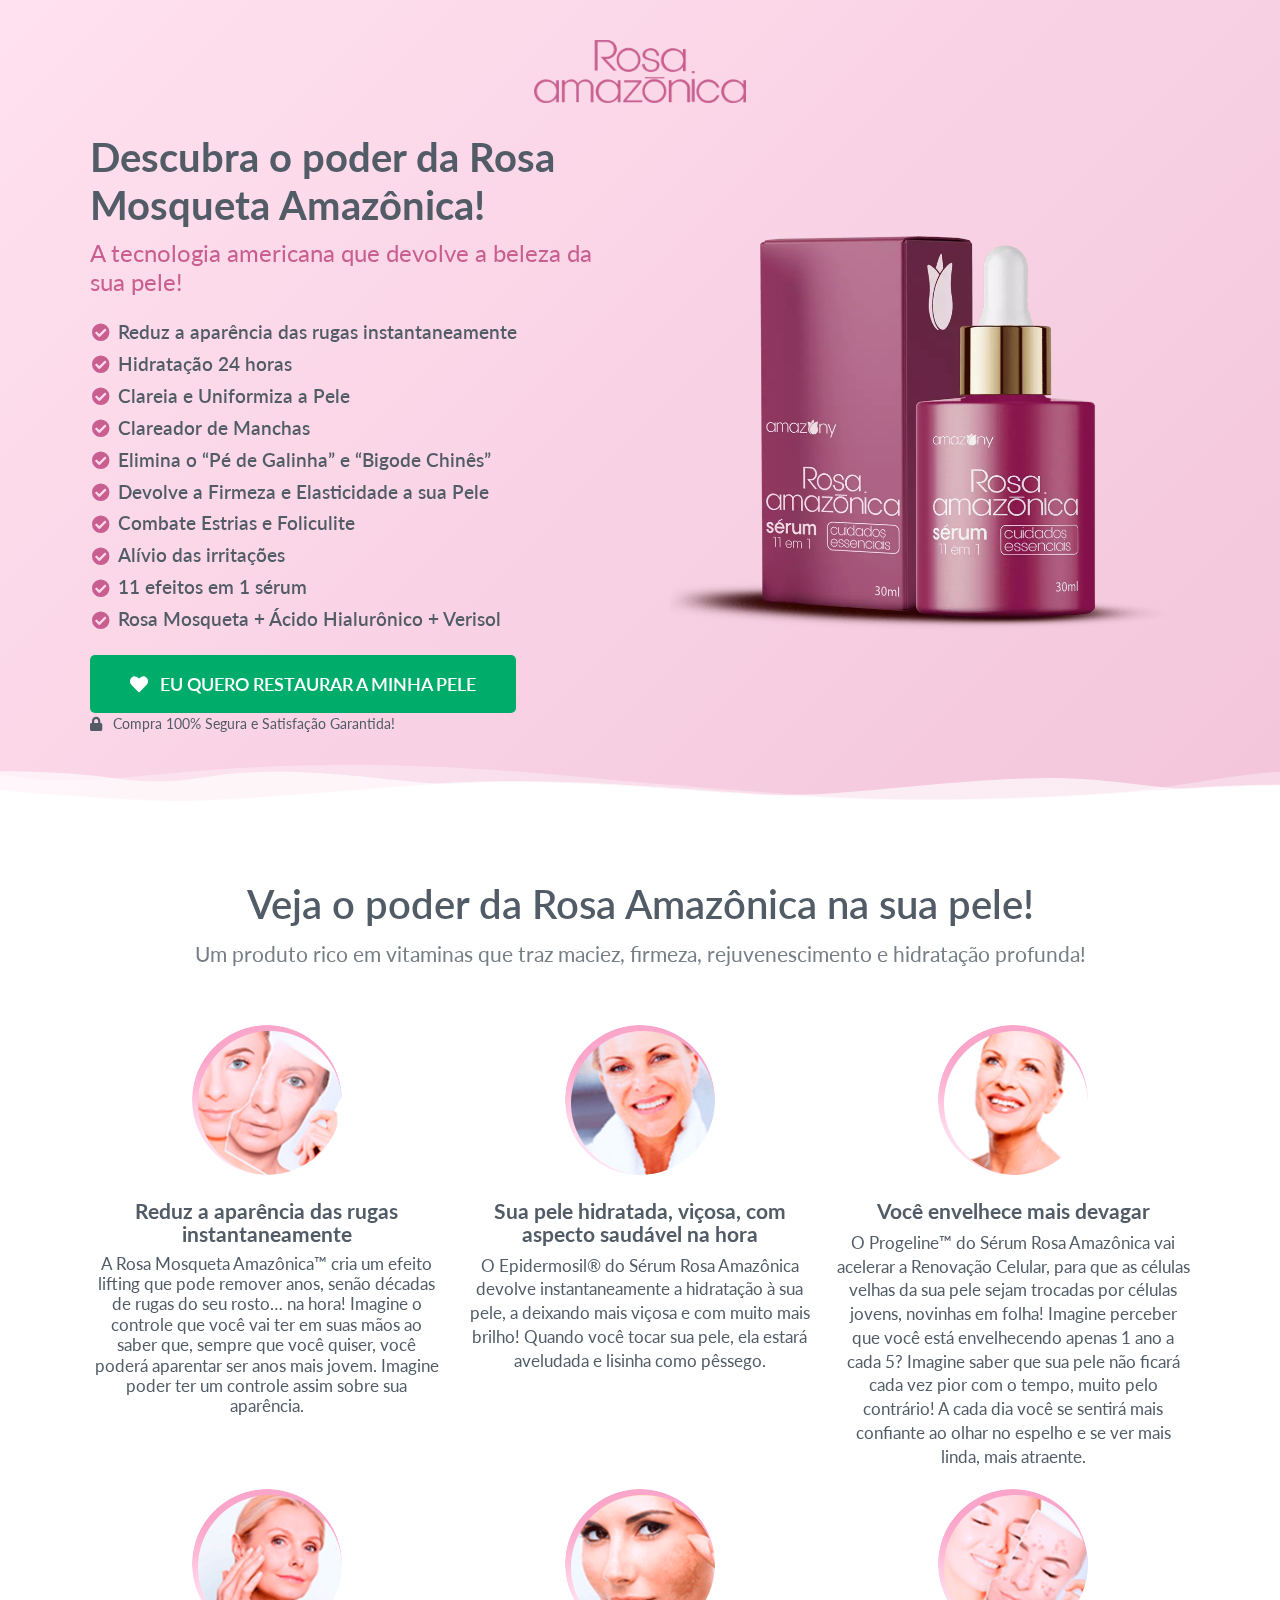
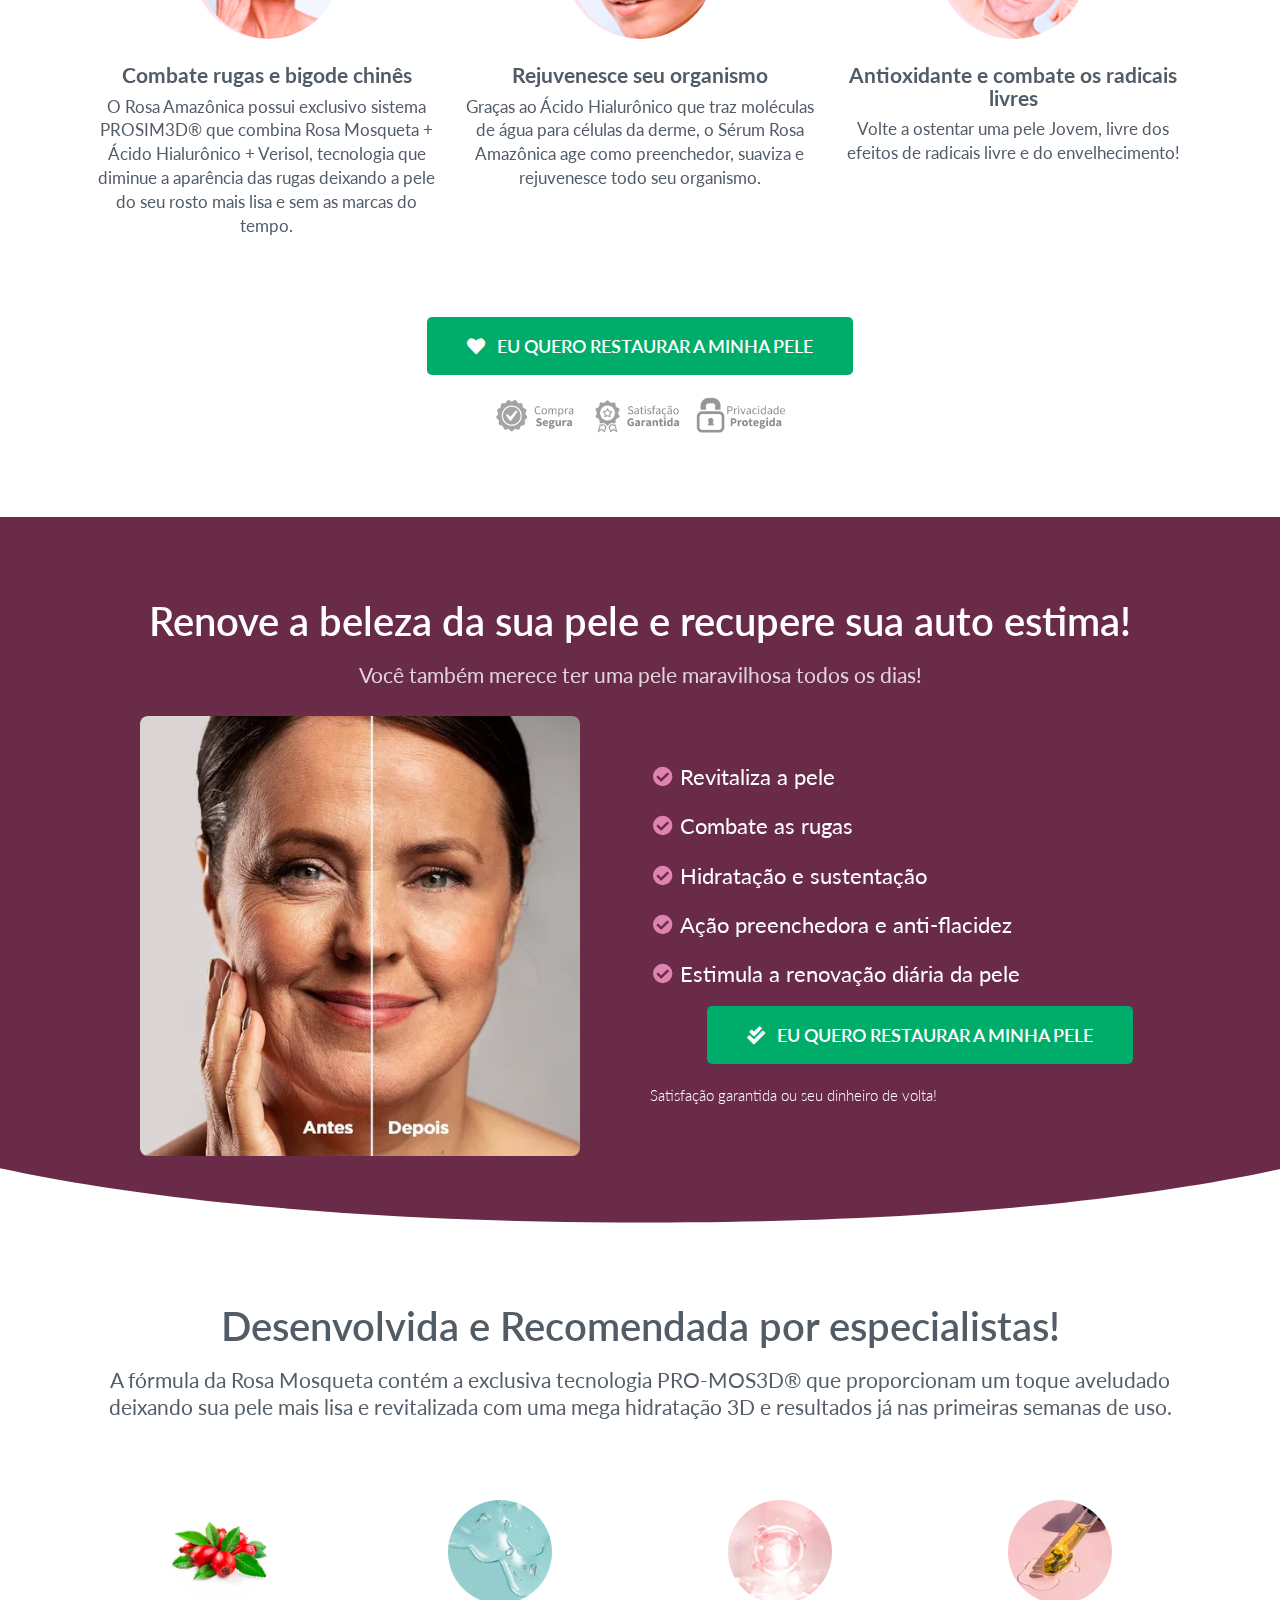
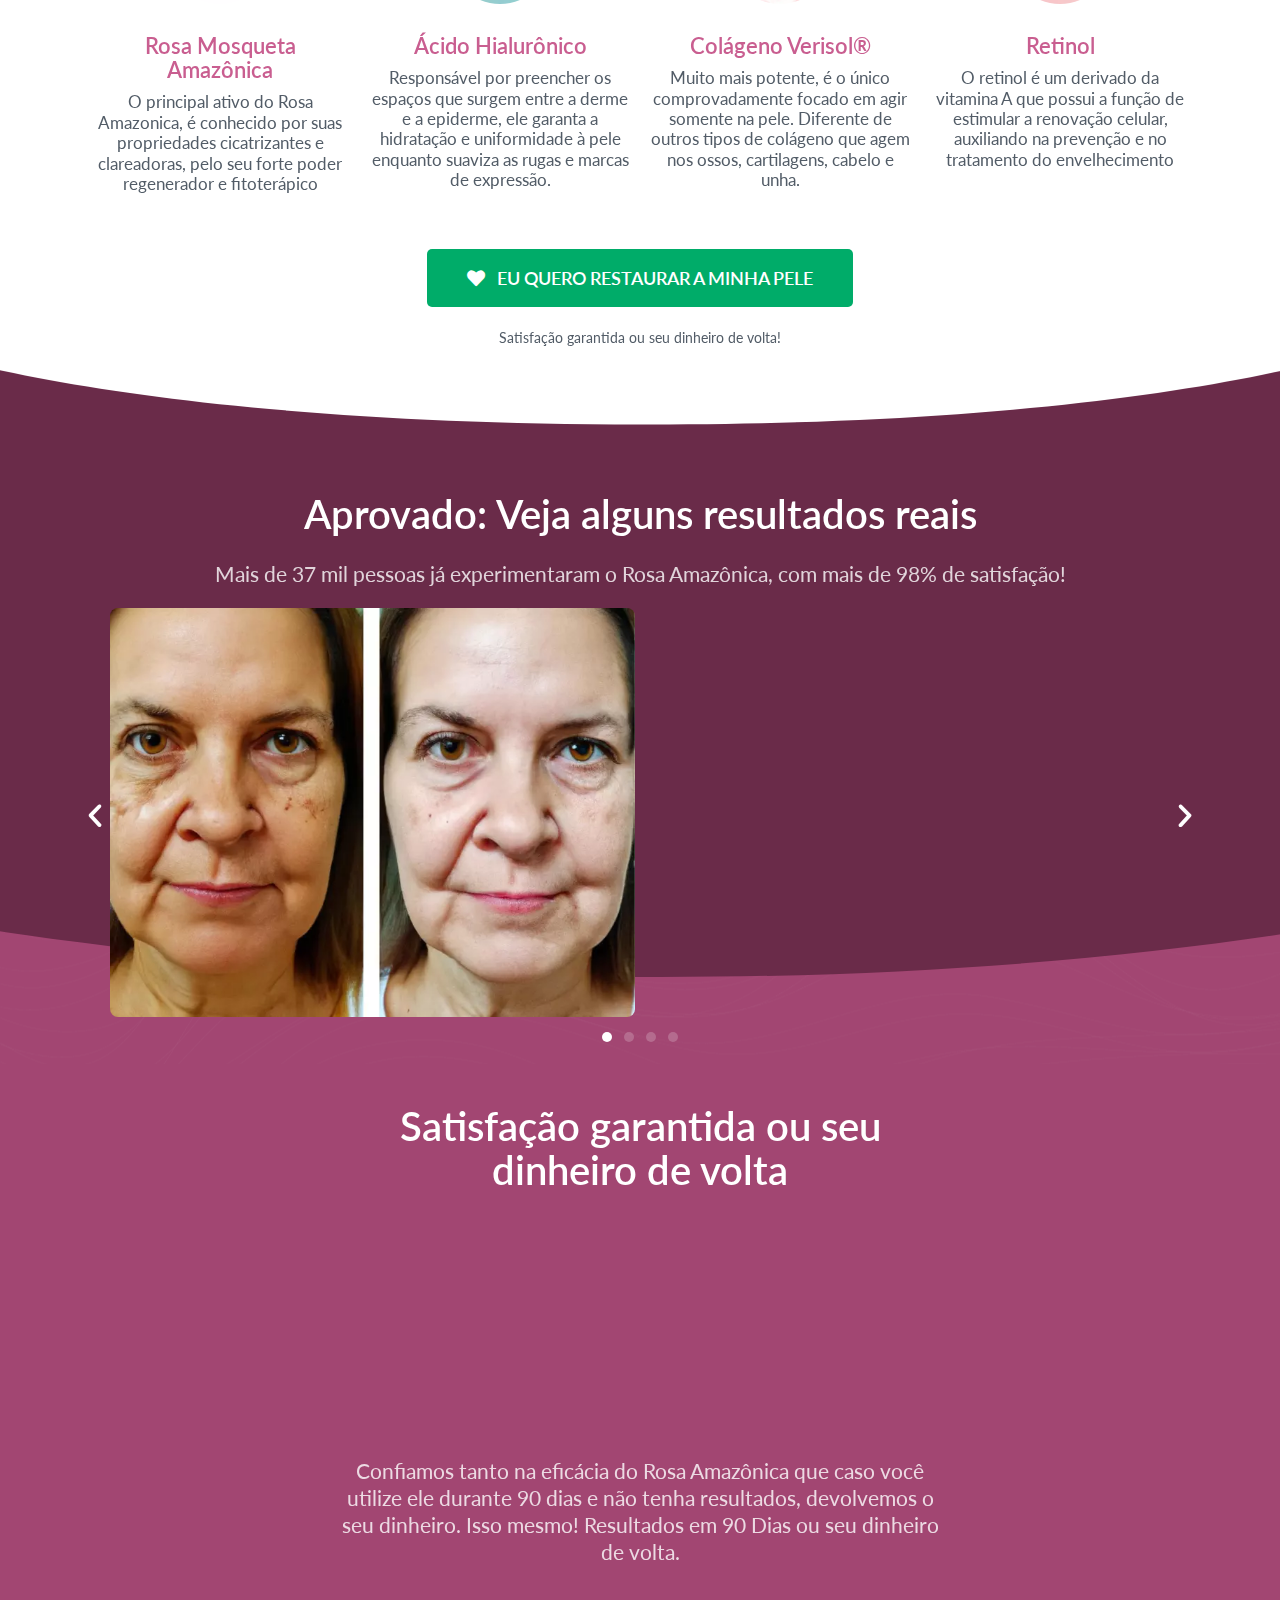
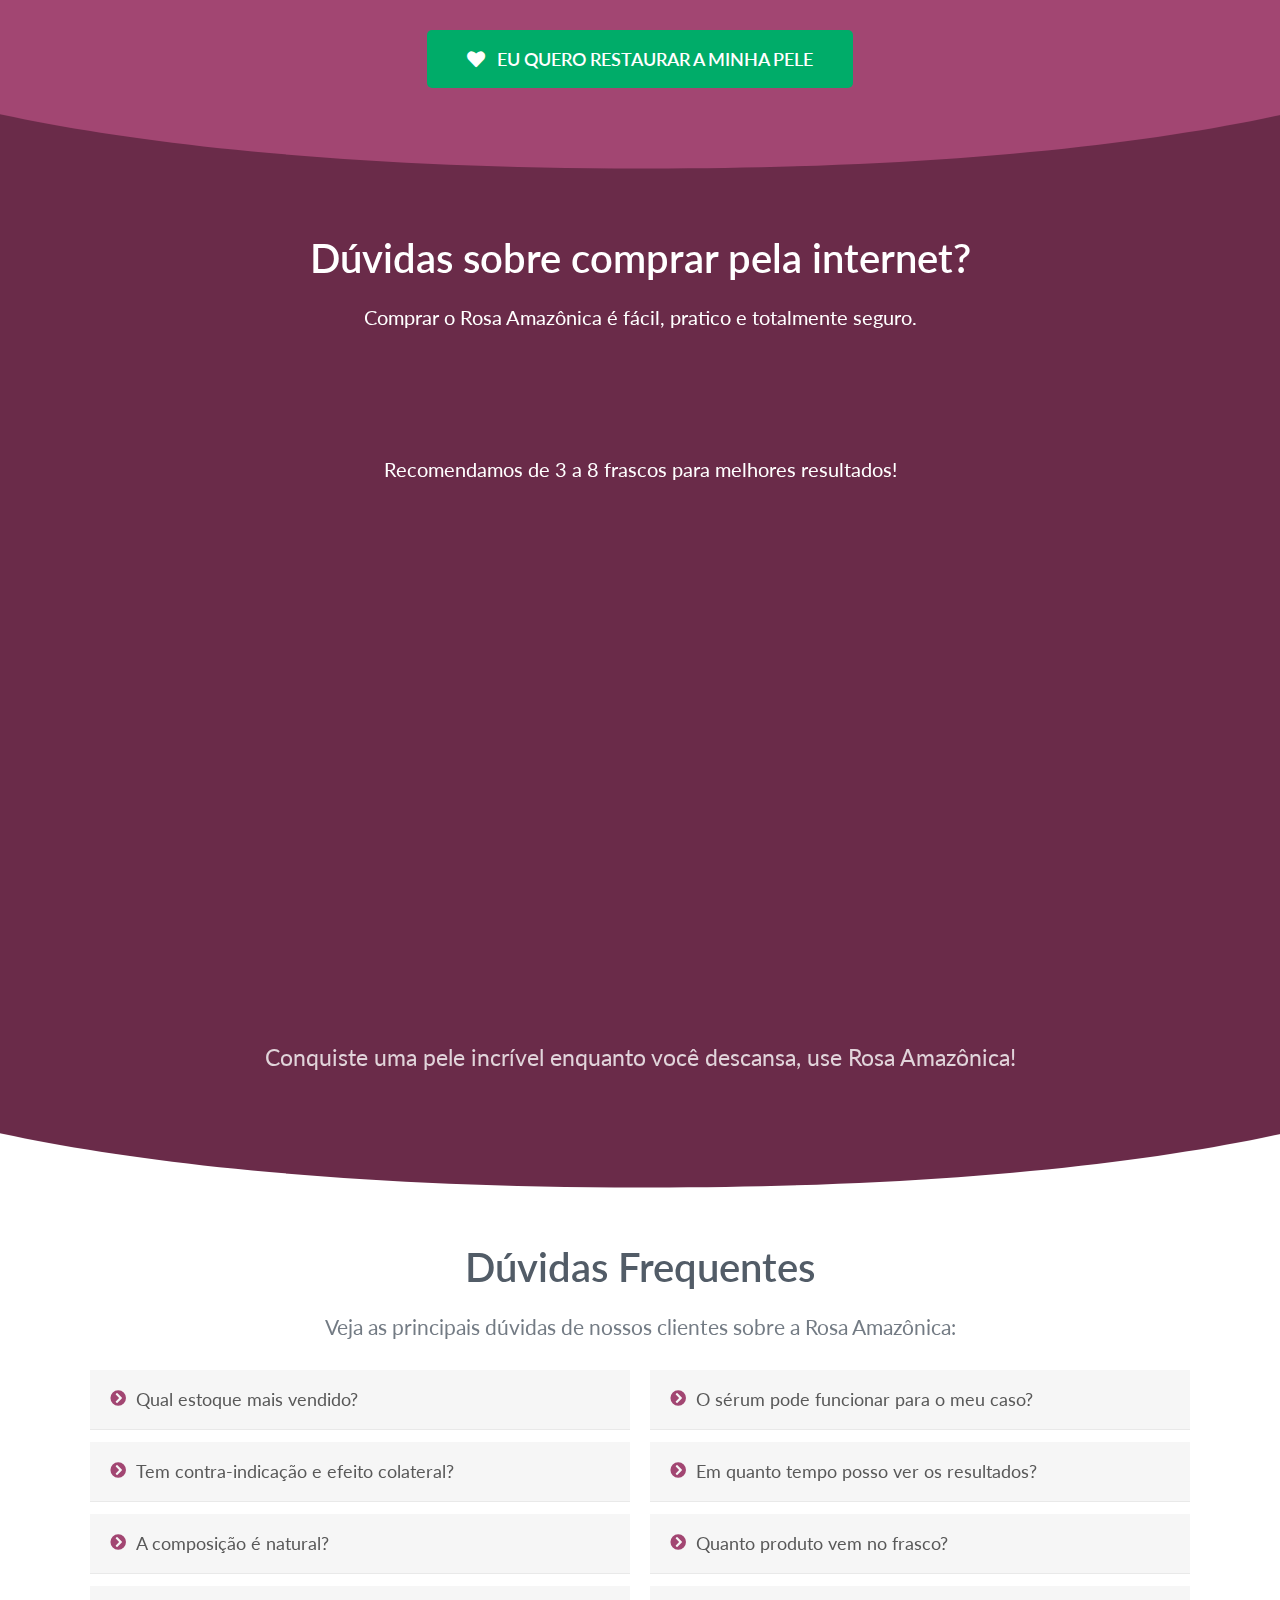
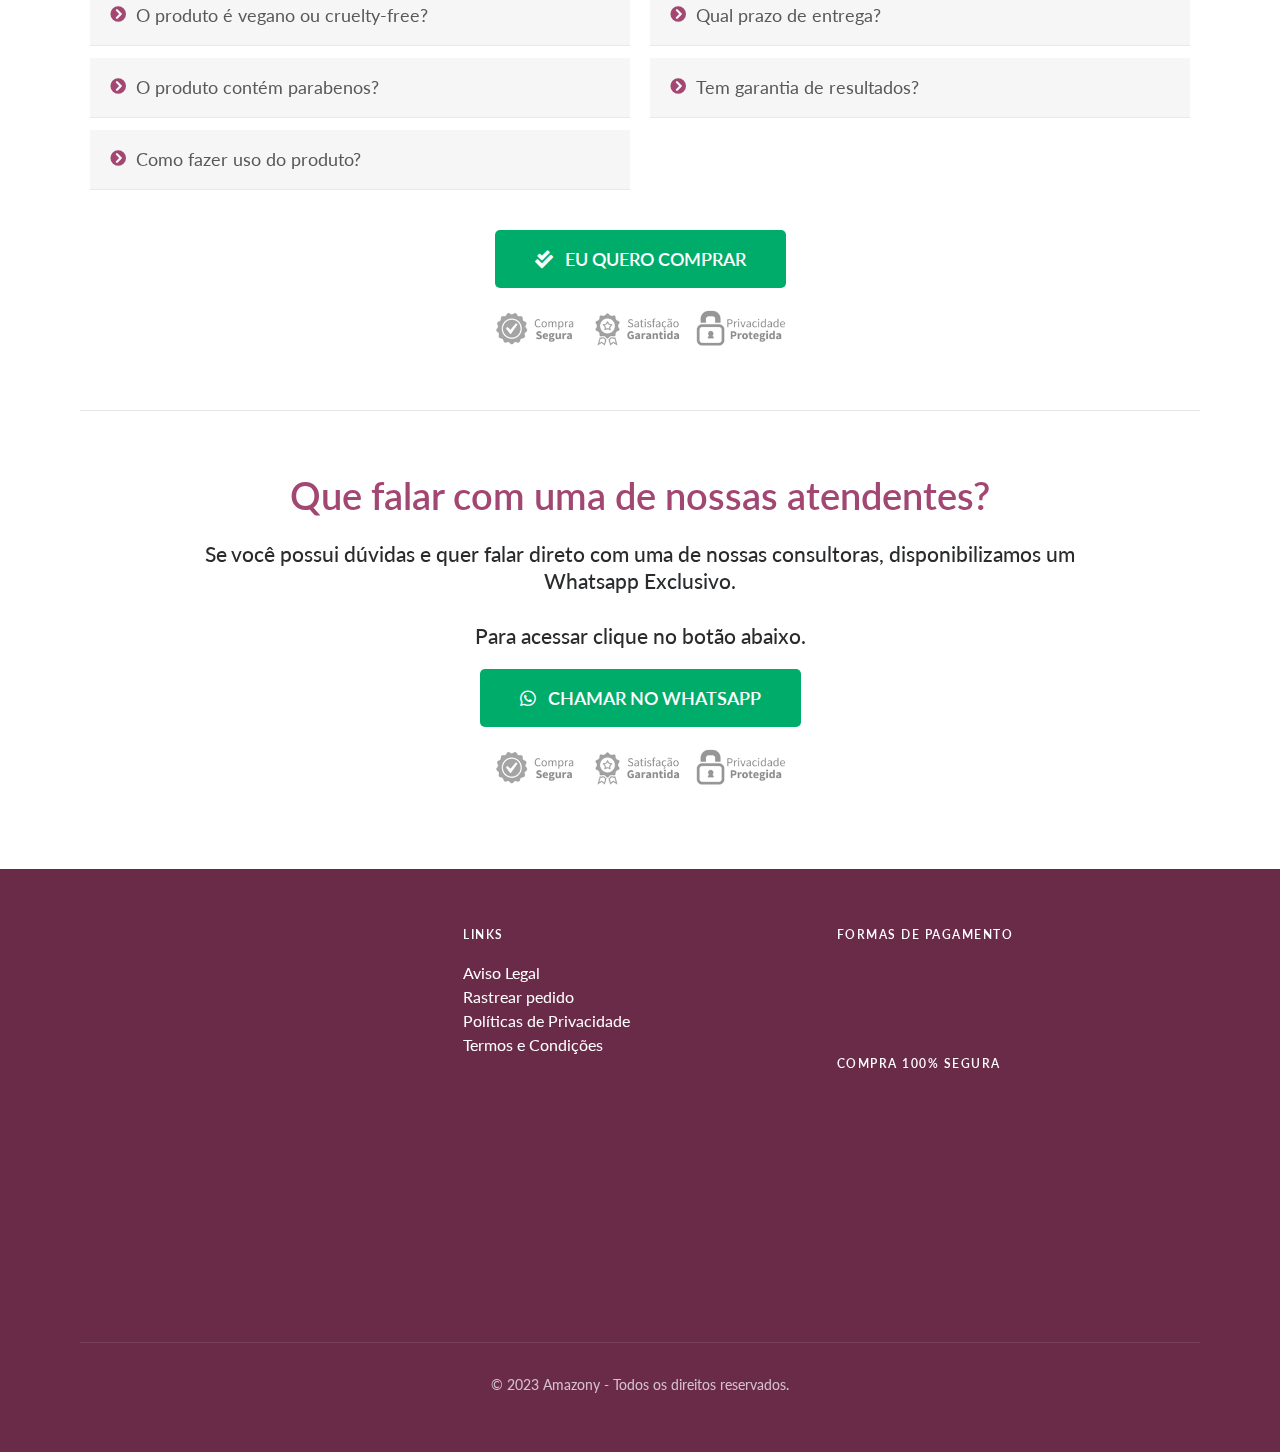
==== commit 3fba720e: "contact link" ====
--- a/index.html
+++ b/index.html
@@ -3440,7 +3440,10 @@
 								data-widget_type="button.default">
 								<div class="elementor-widget-container">
 									<div class="elementor-button-wrapper">
-										<a class="elementor-button elementor-size-sm" role="button">
+										<a
+											href="https://api.whatsapp.com/send?phone=5591991359667&text=Ol%C3%A1%20gostaria%20de%20saber%20mais%20sobre%20o%20Rosa%20Amazonica!"
+											class="elementor-button elementor-size-sm"
+											role="button">
 											<span class="elementor-button-content-wrapper">
 												<span
 													class="elementor-button-icon elementor-align-icon-left">
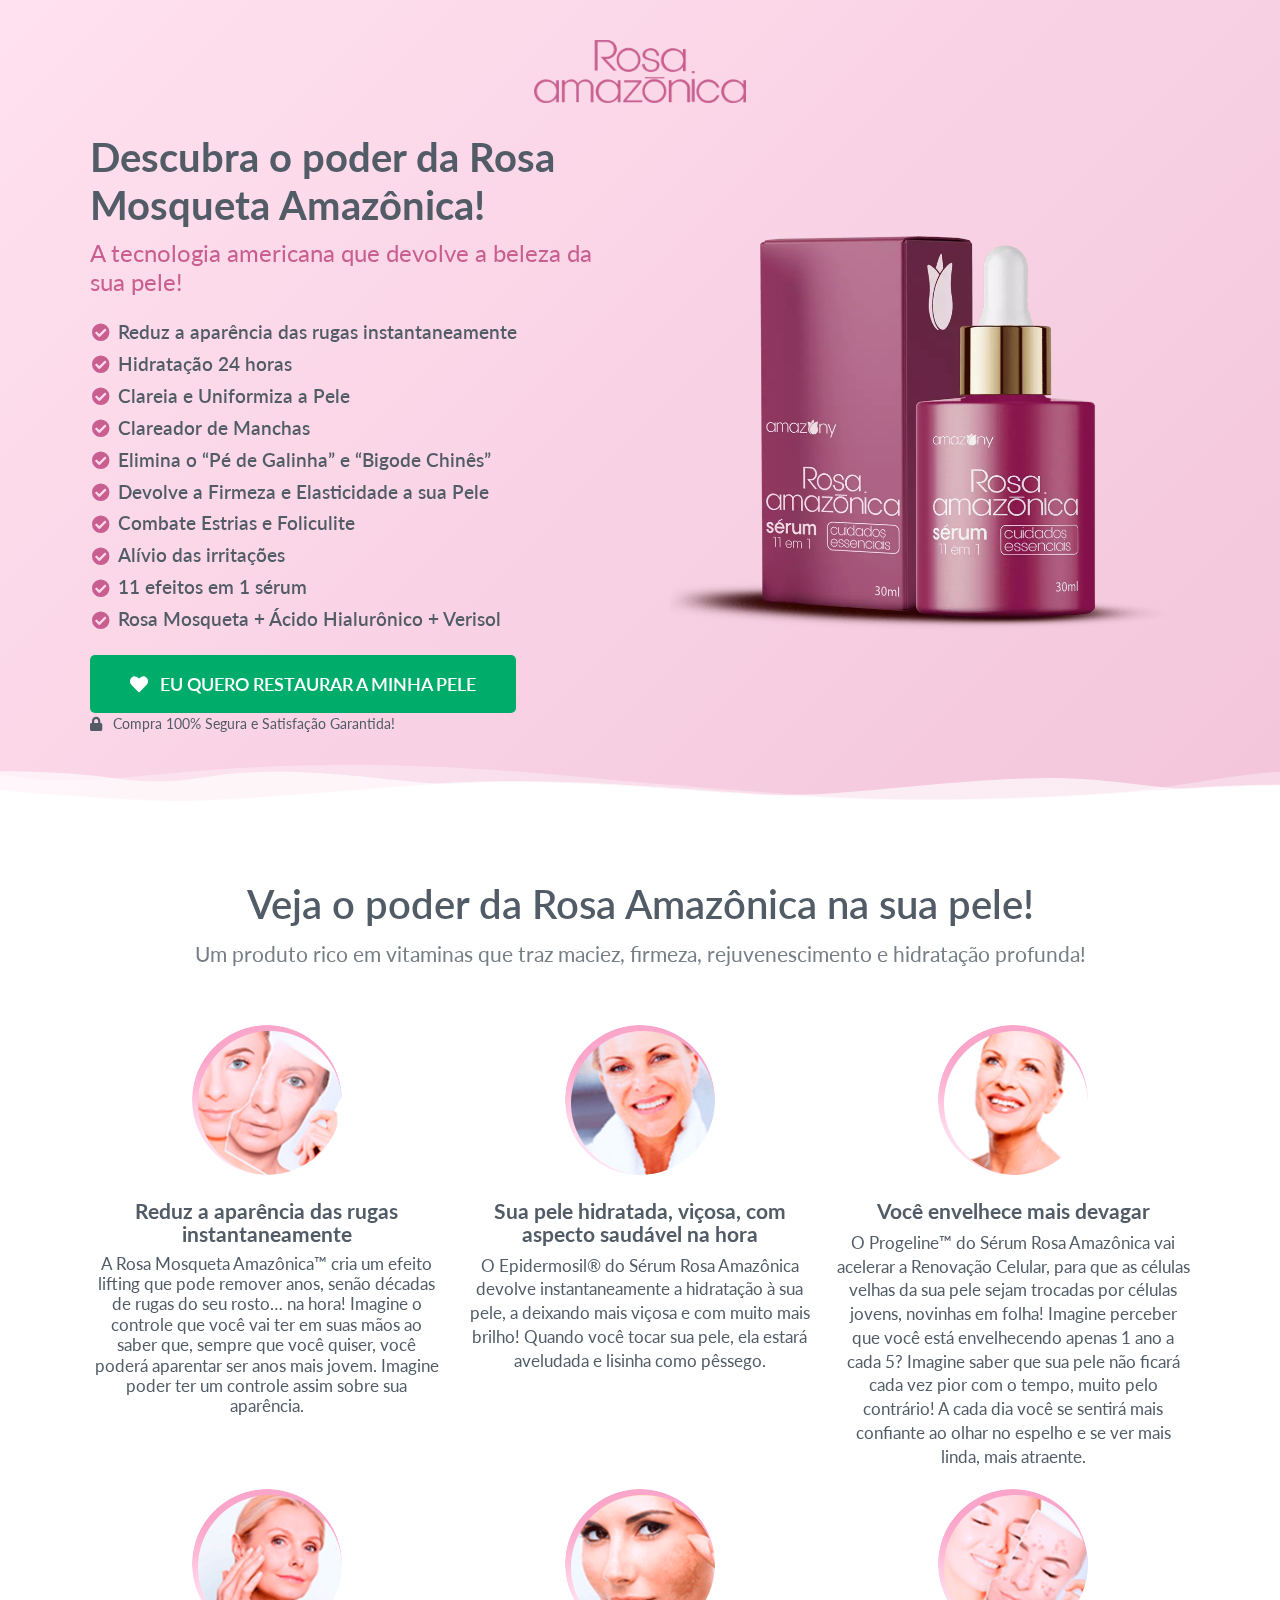
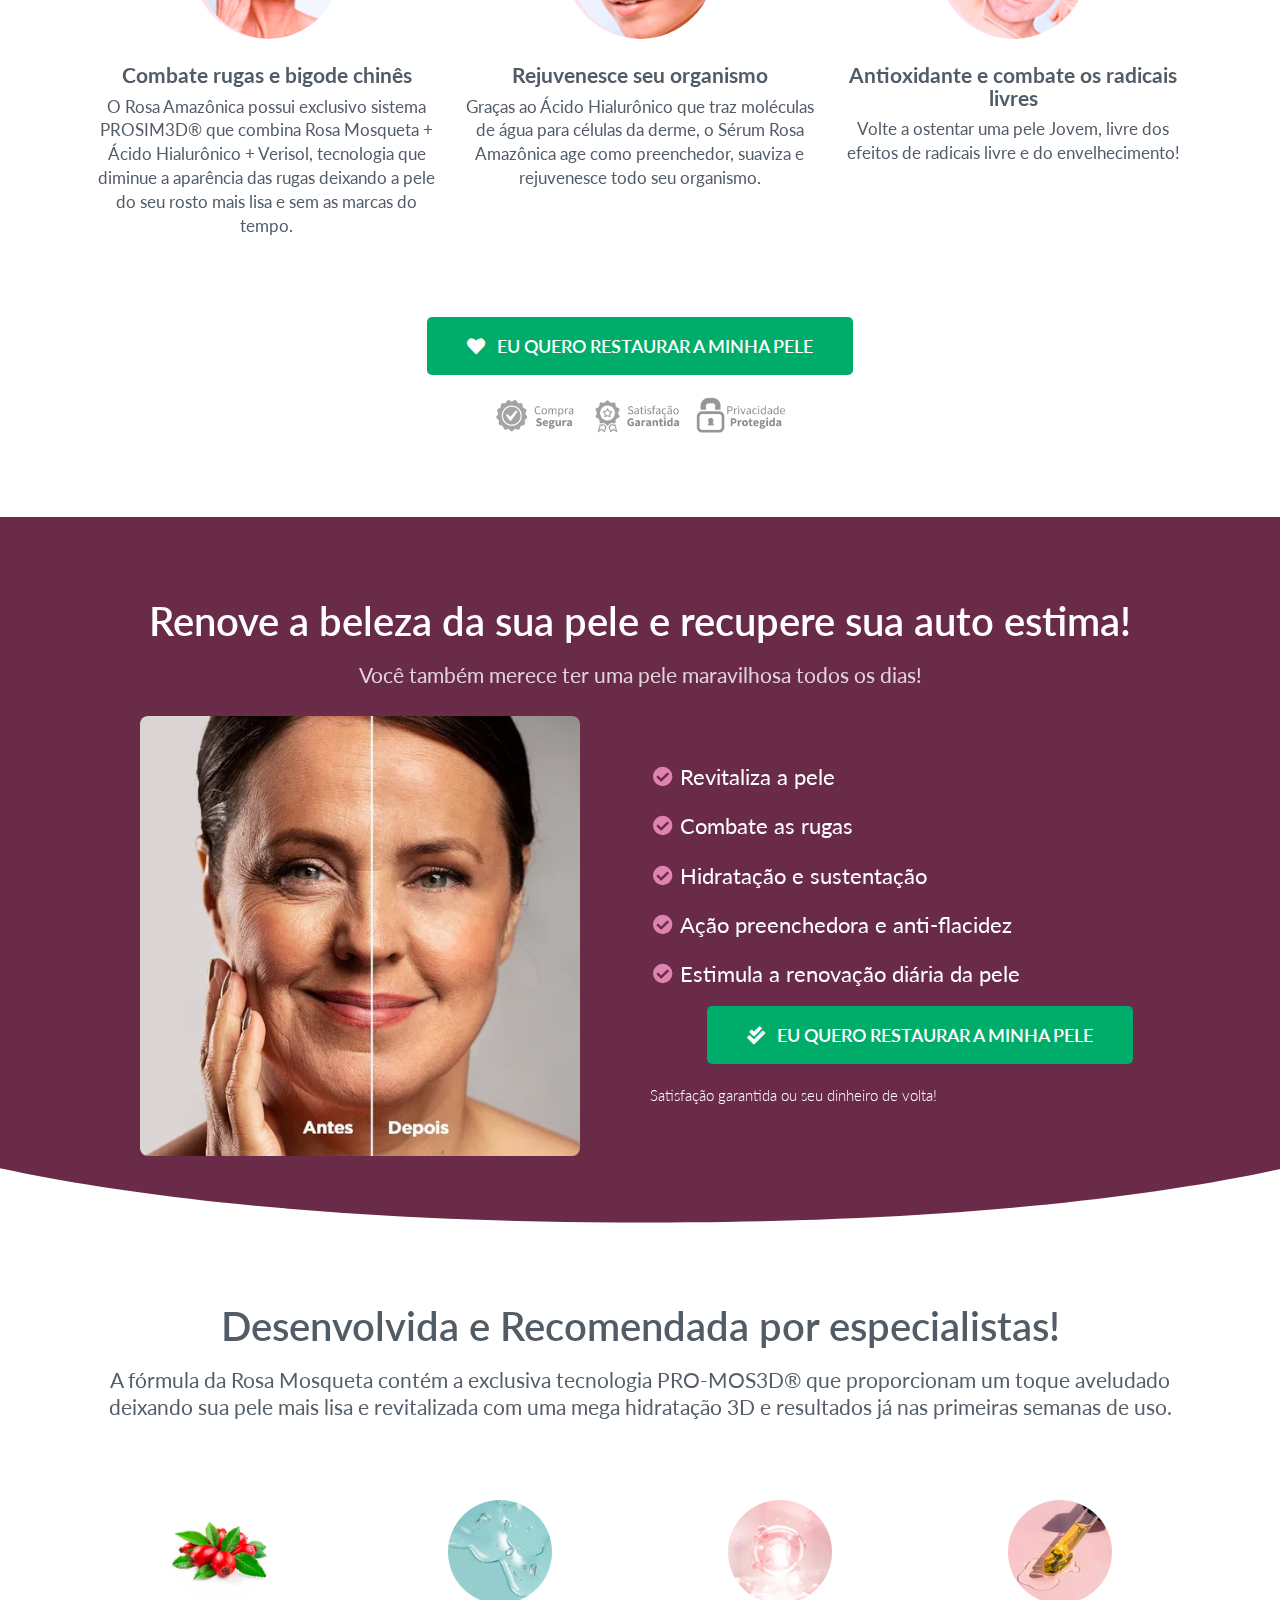
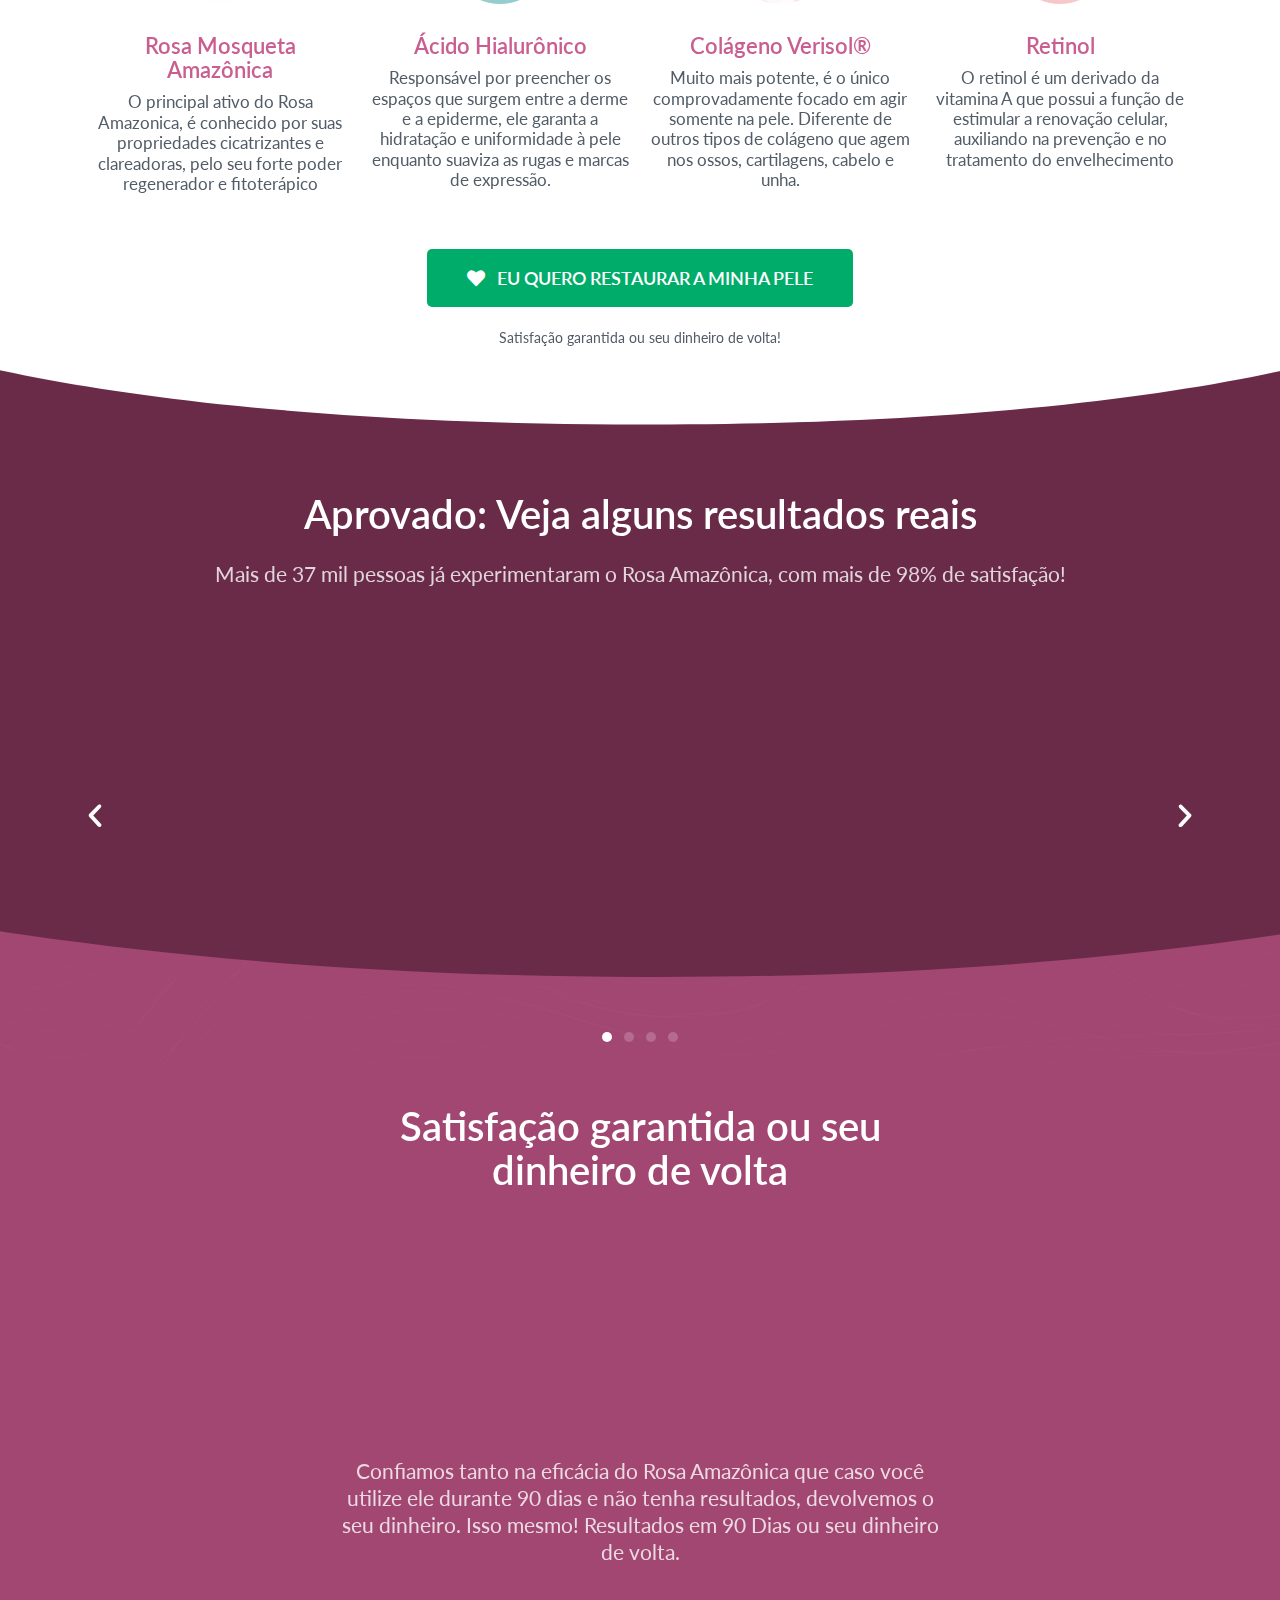
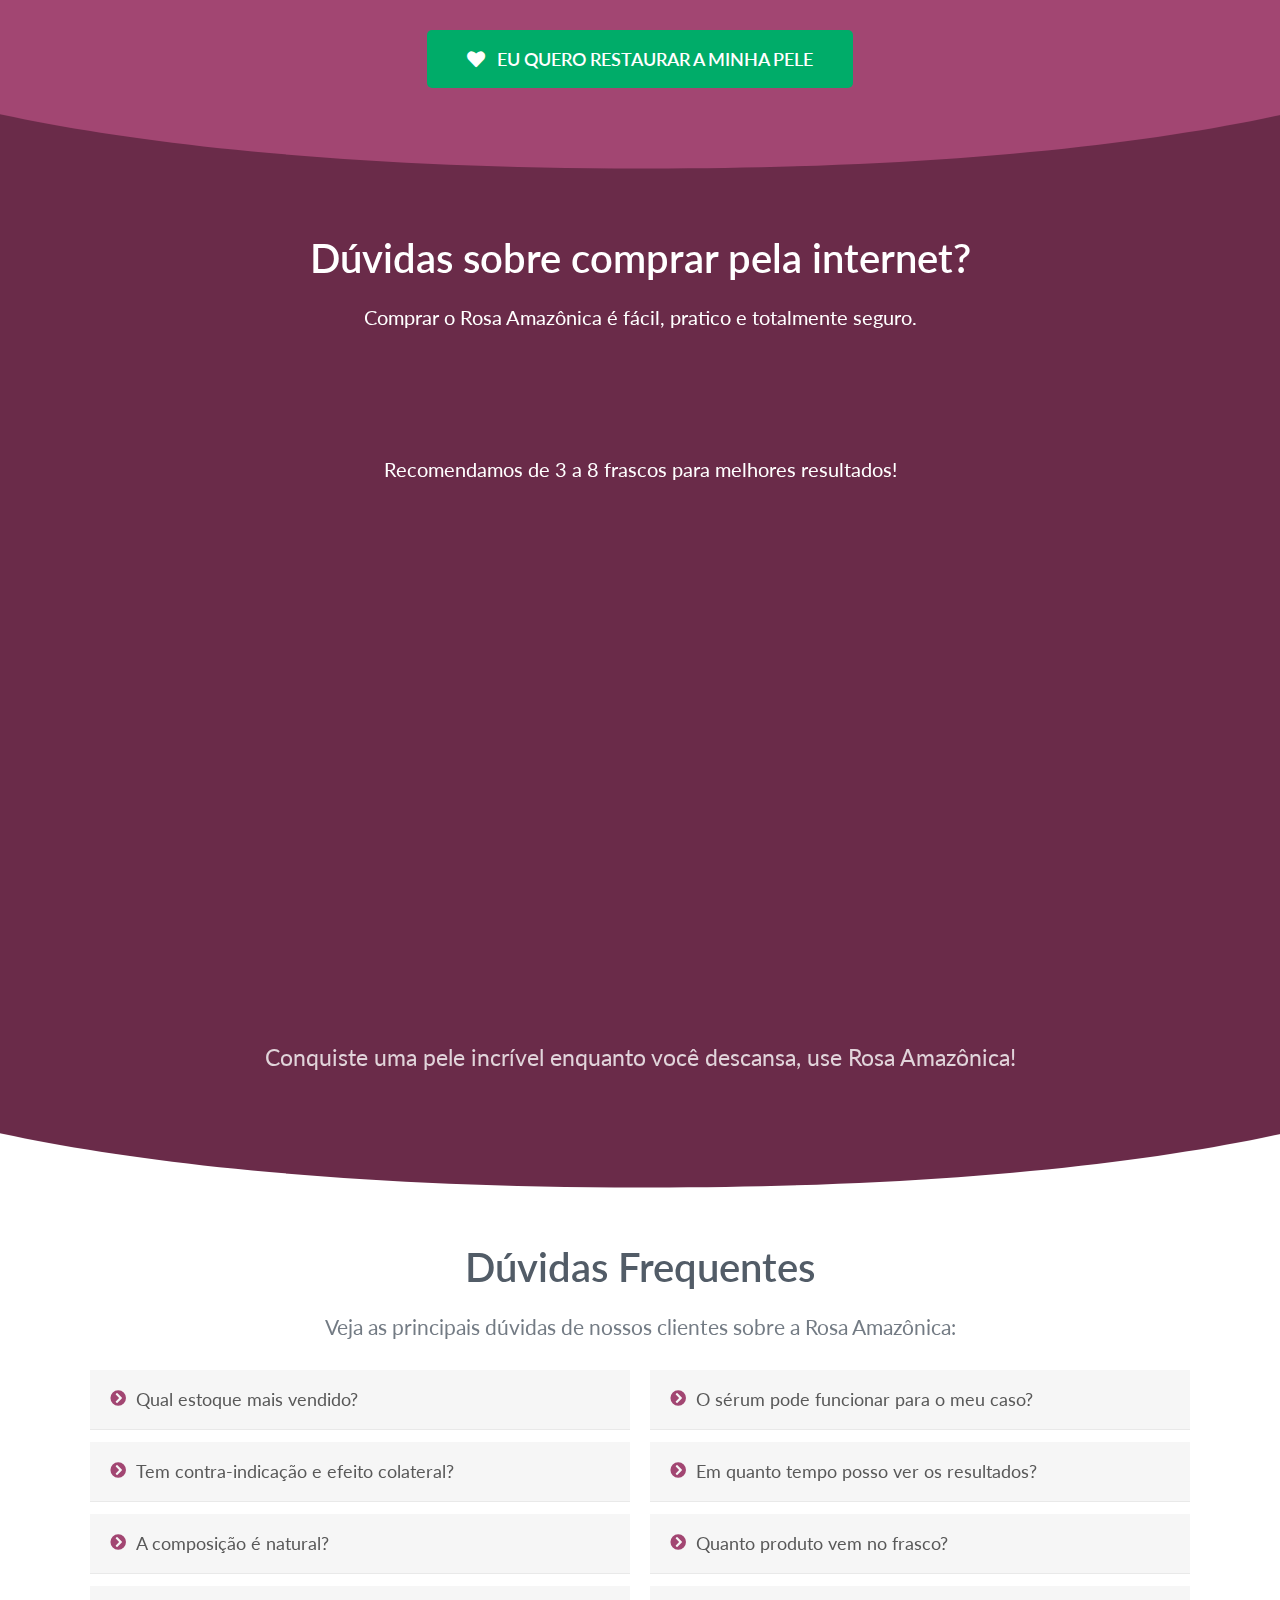
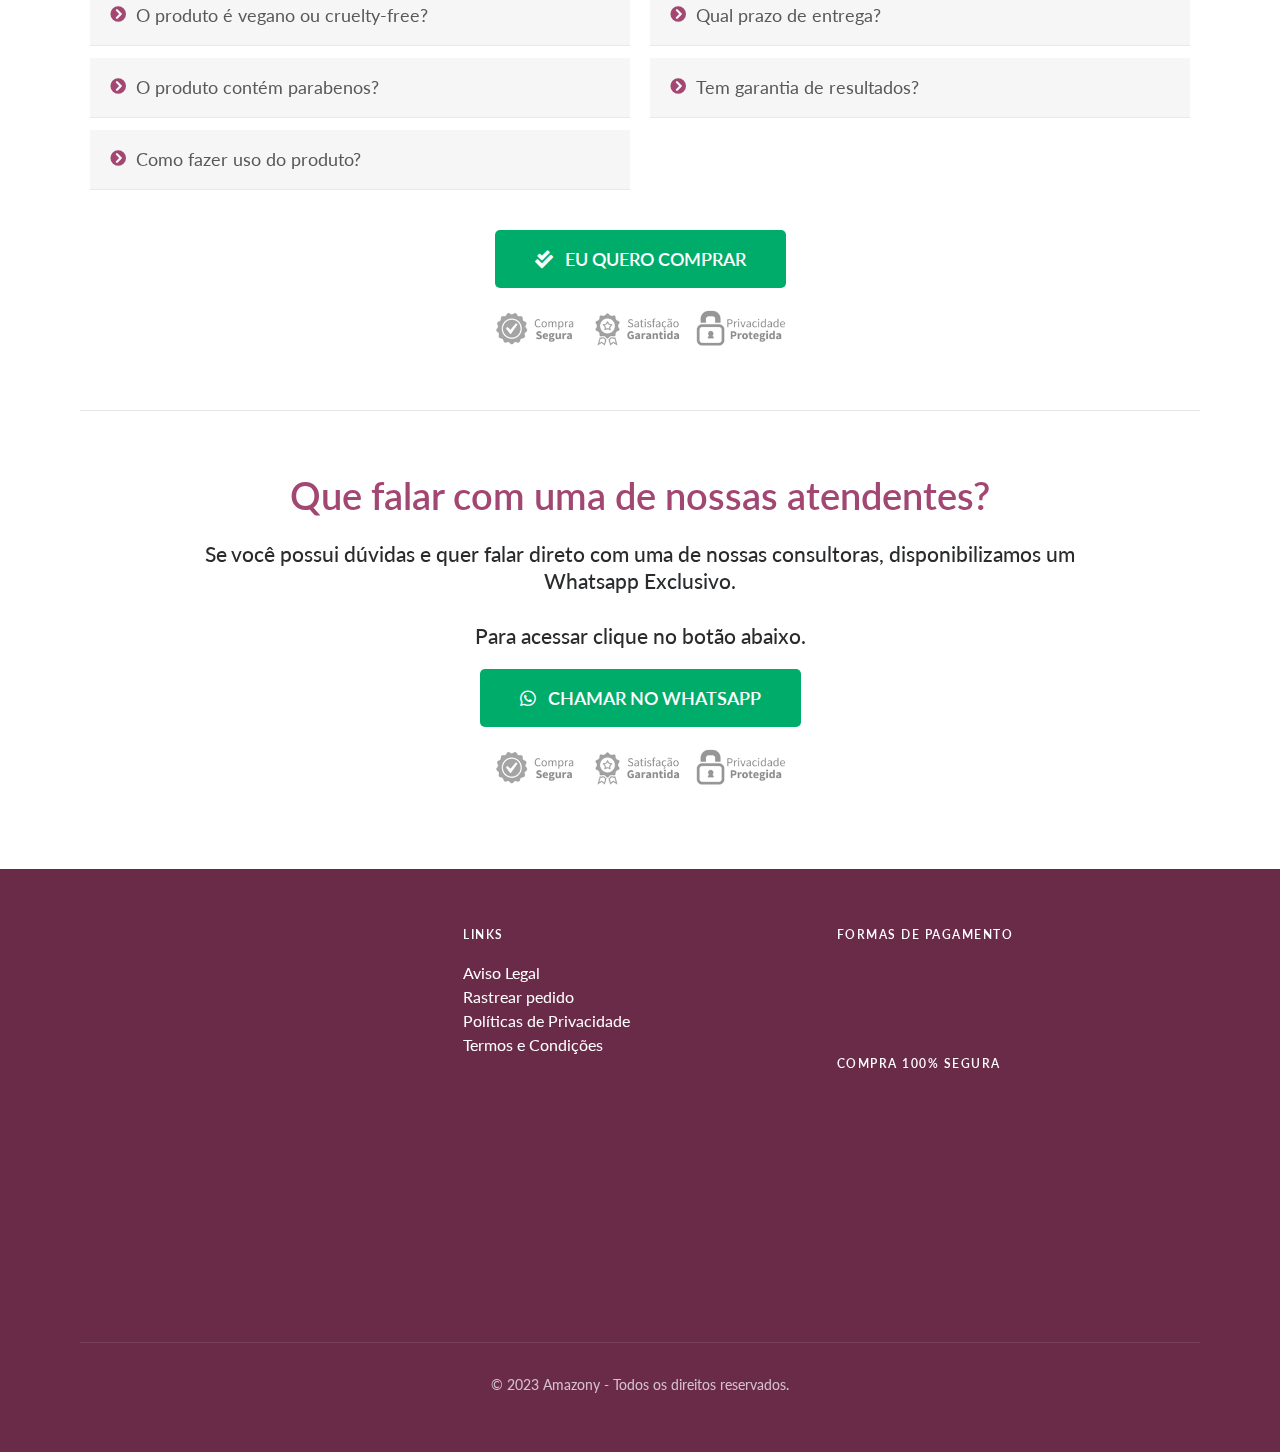
==== commit 23322554: "favicon added" ====
--- a/index.html
+++ b/index.html
@@ -4,6 +4,7 @@
 		<meta charset="UTF-8" />
 		<title>rosamazonica</title>
 		<meta name="robots" content="max-image-preview:large" />
+		<link rel="icon" type="image/png" href="/wp-content/uploads/2023/11/faviconV2.png" />
 		<link
 			rel="alternate"
 			type="application/rss+xml"
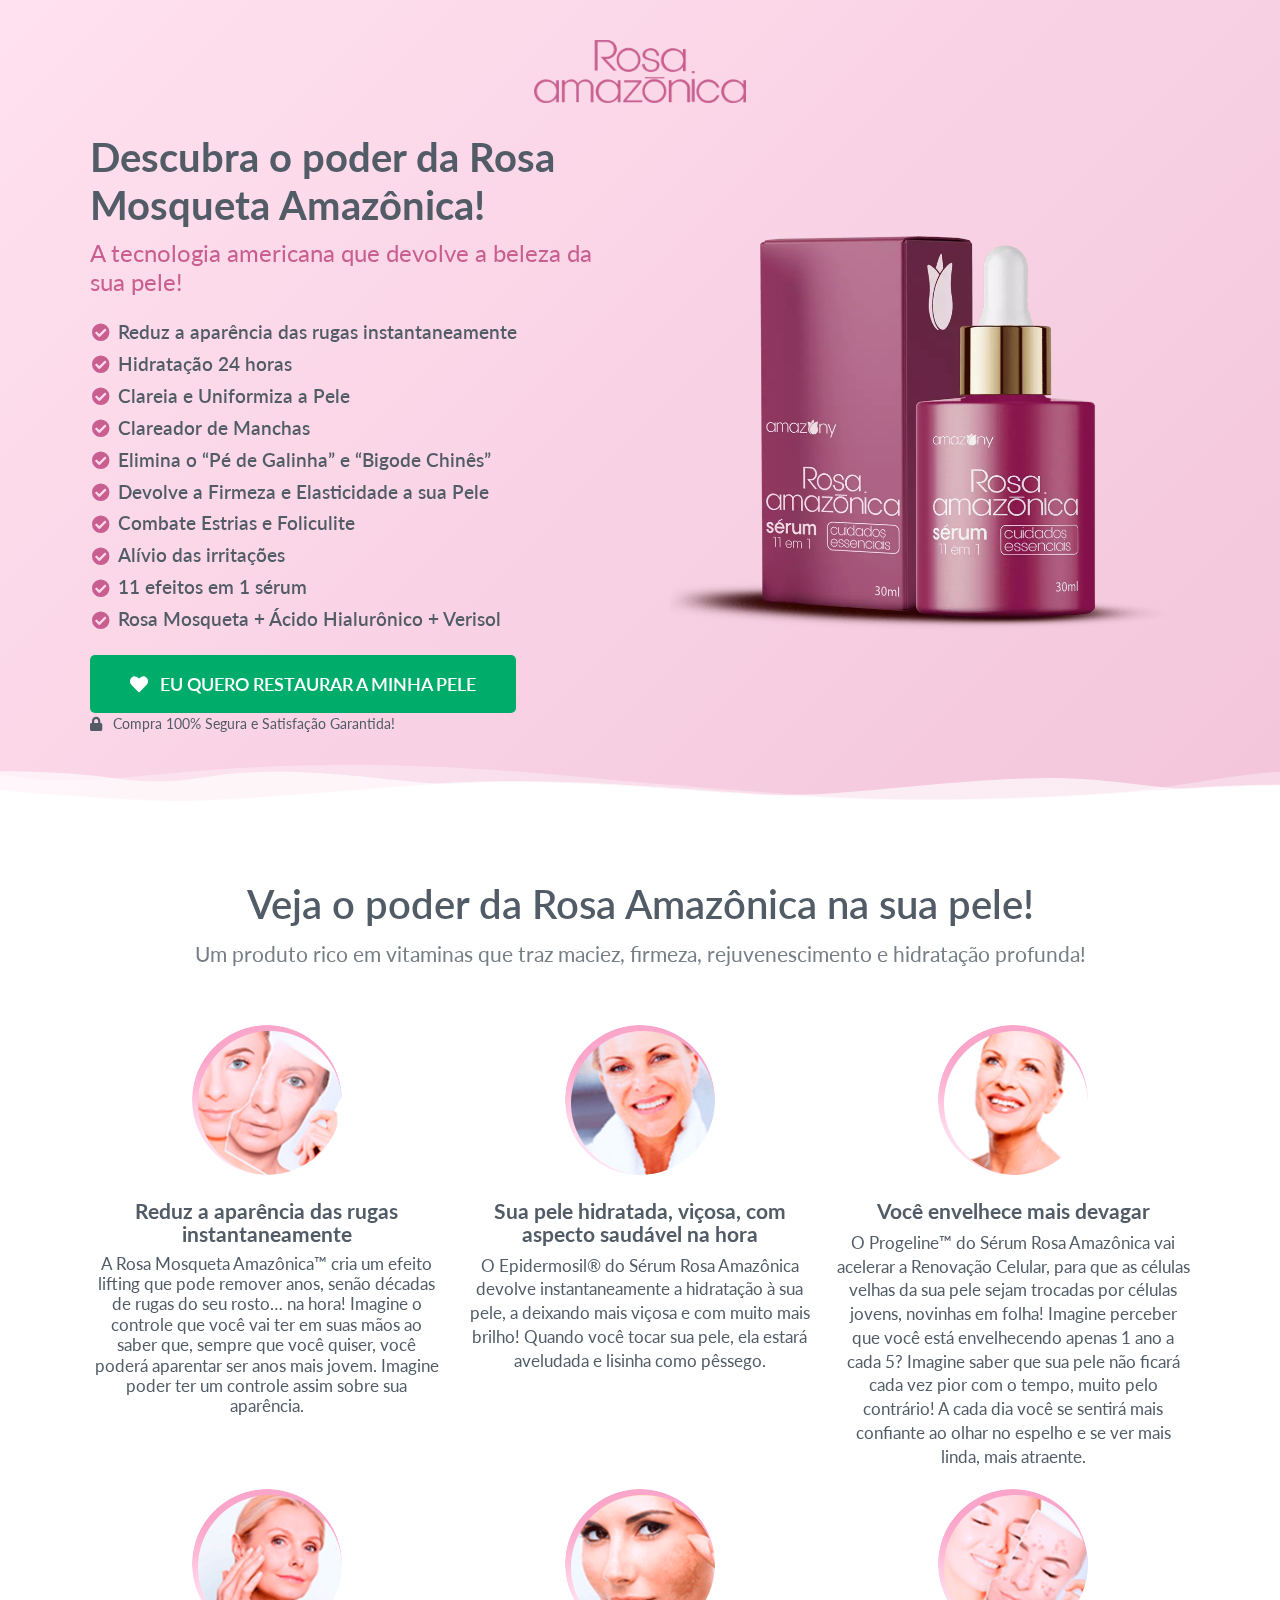
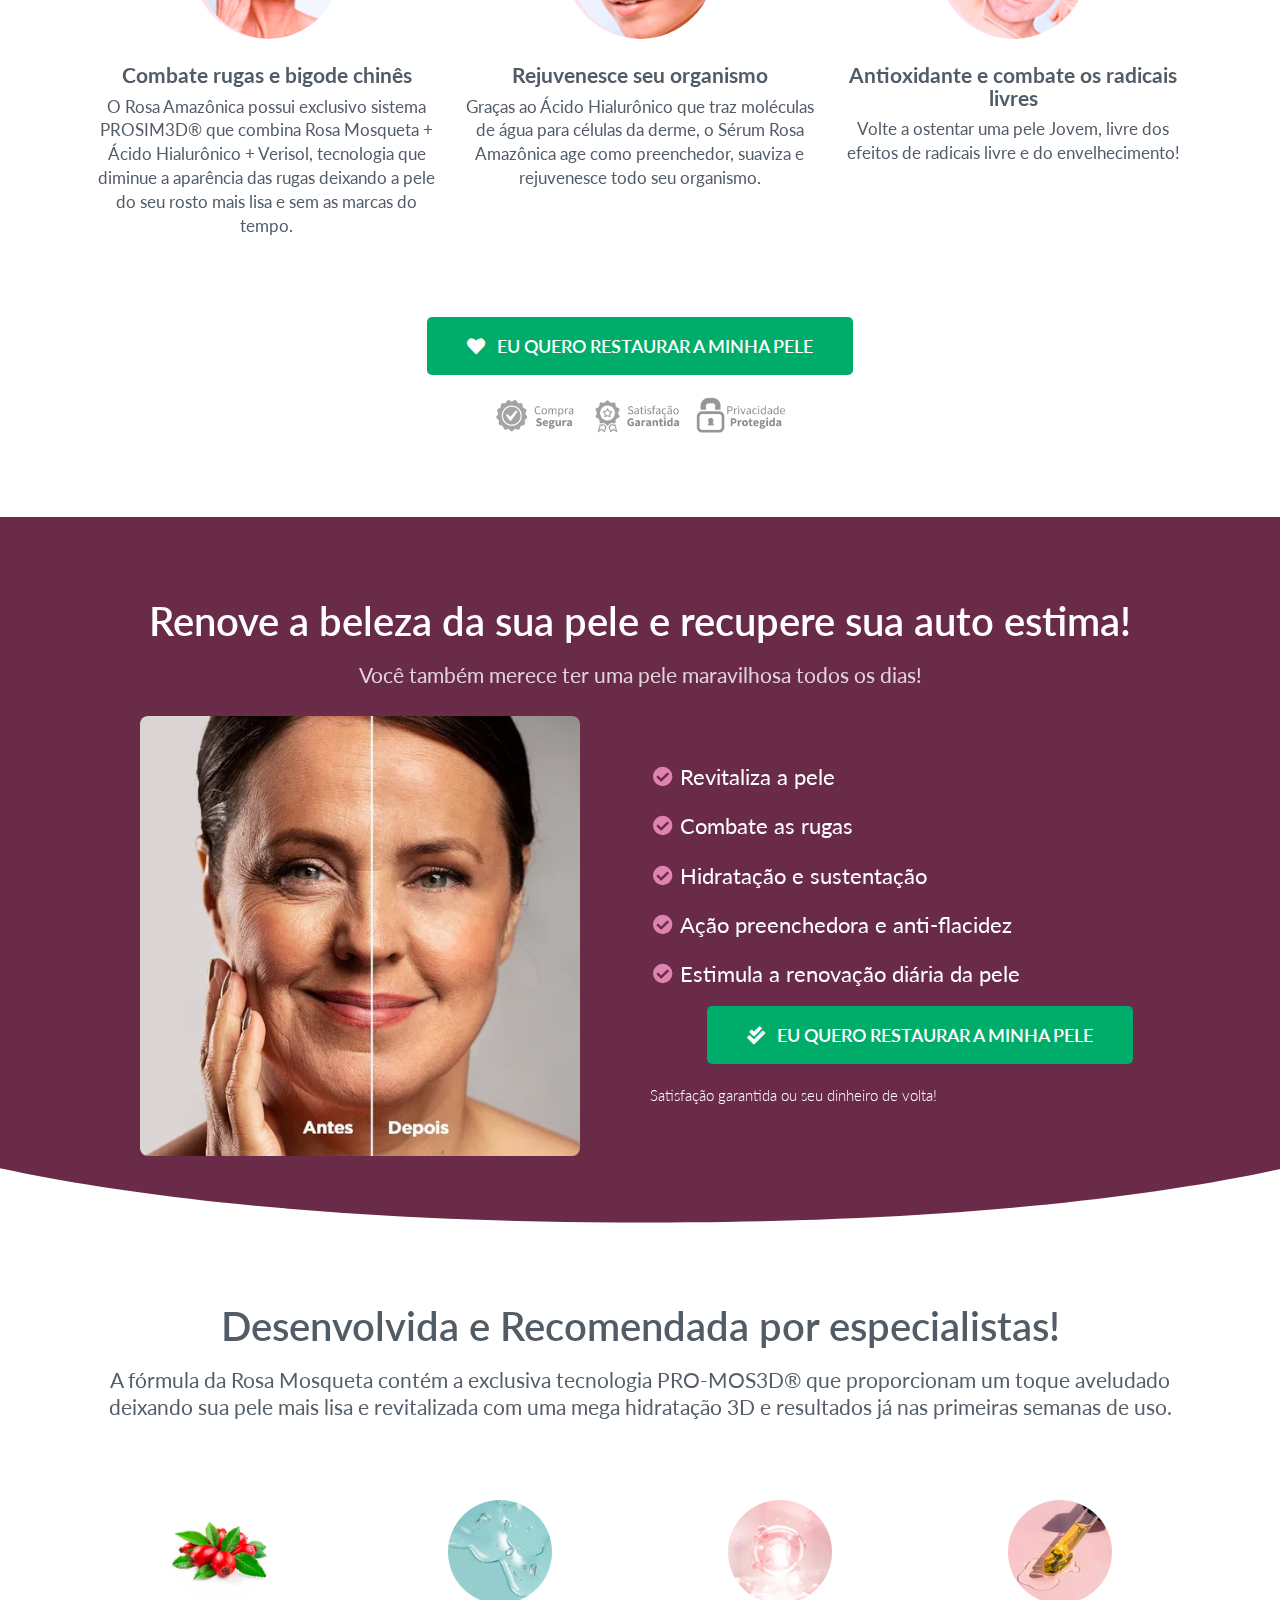
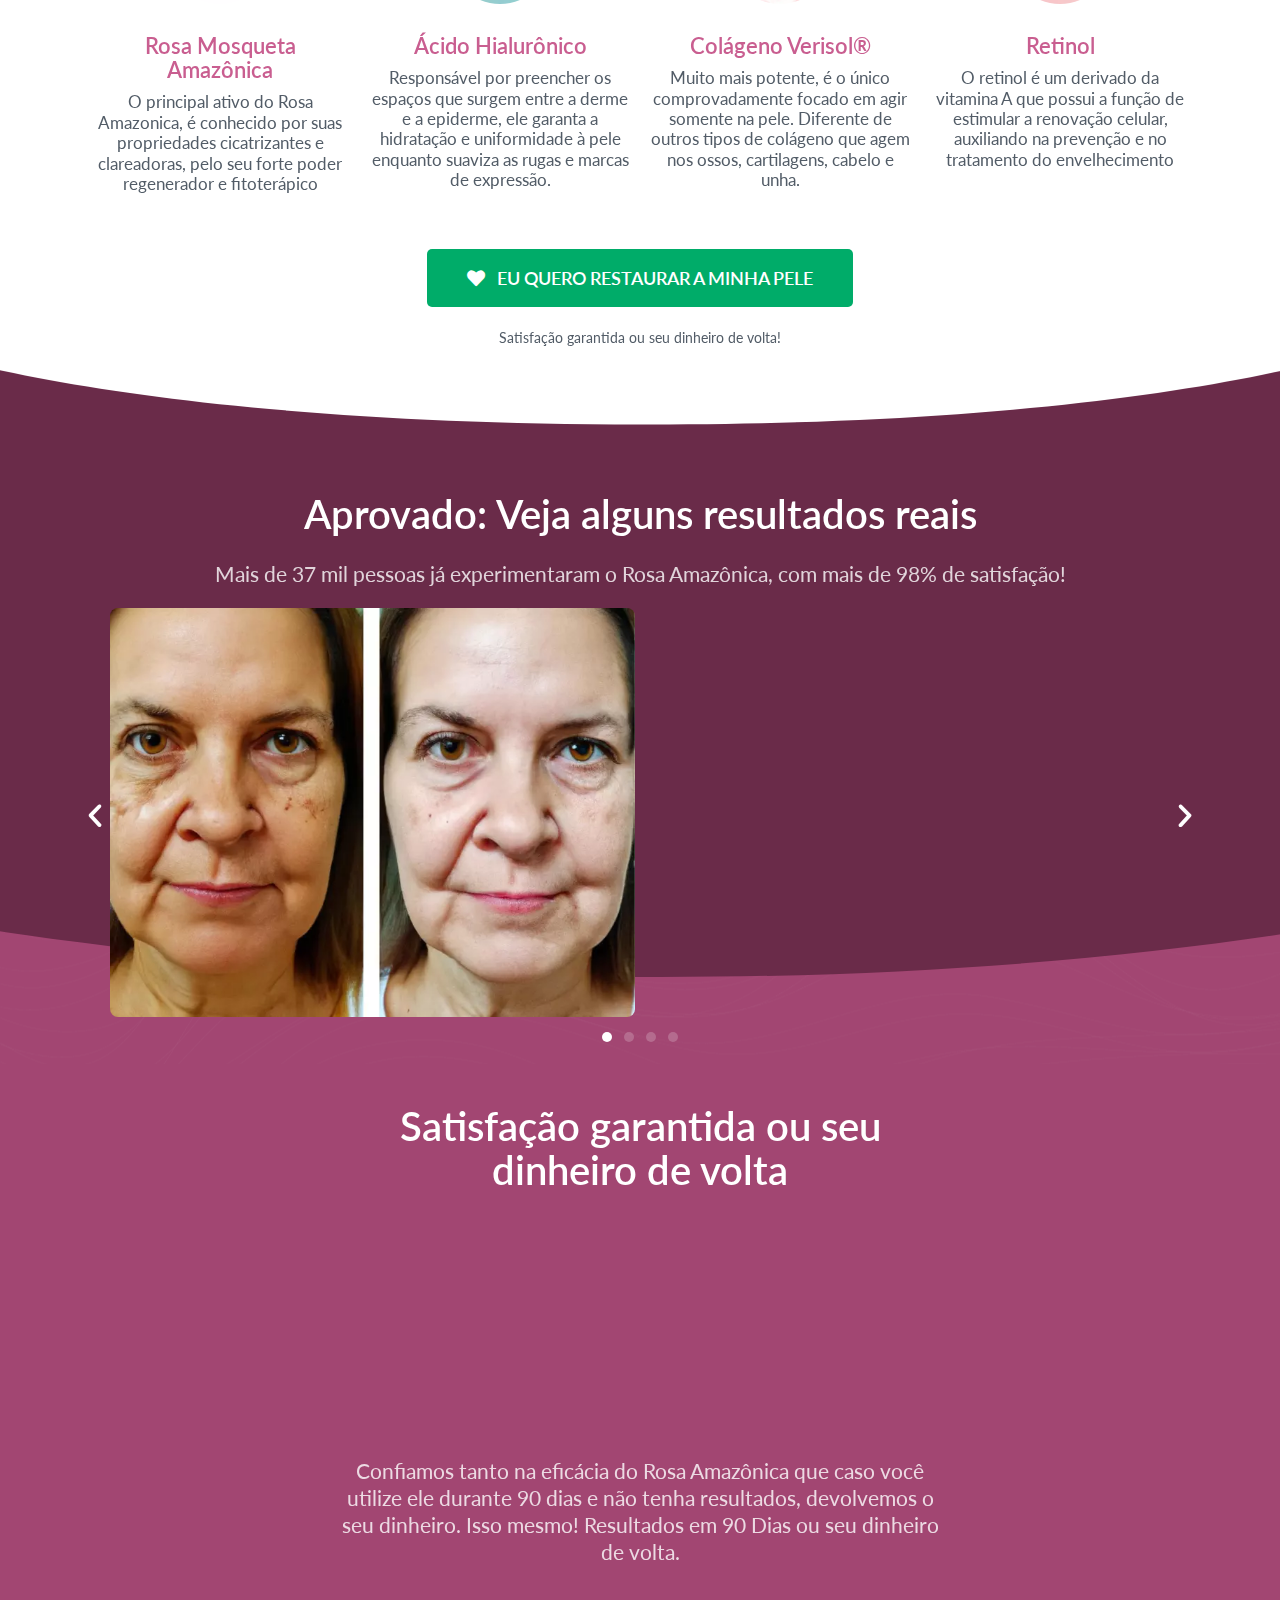
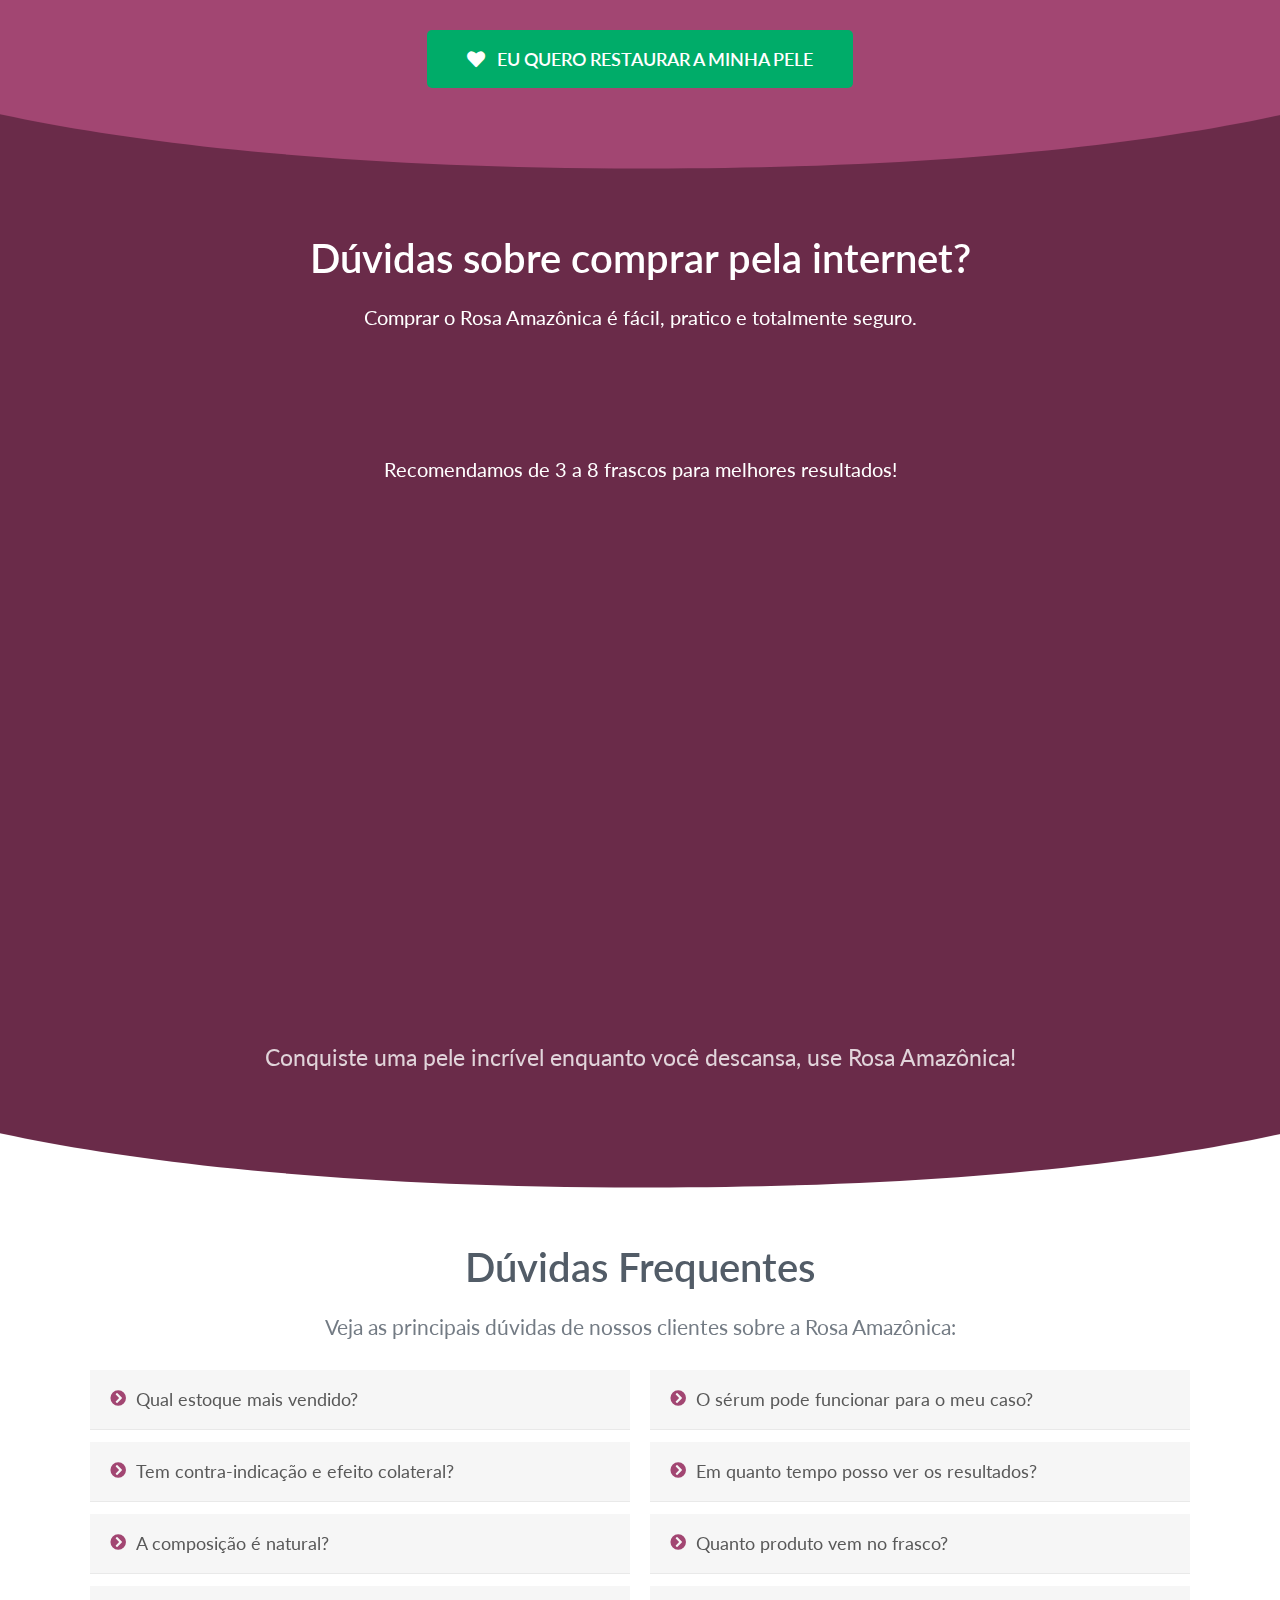
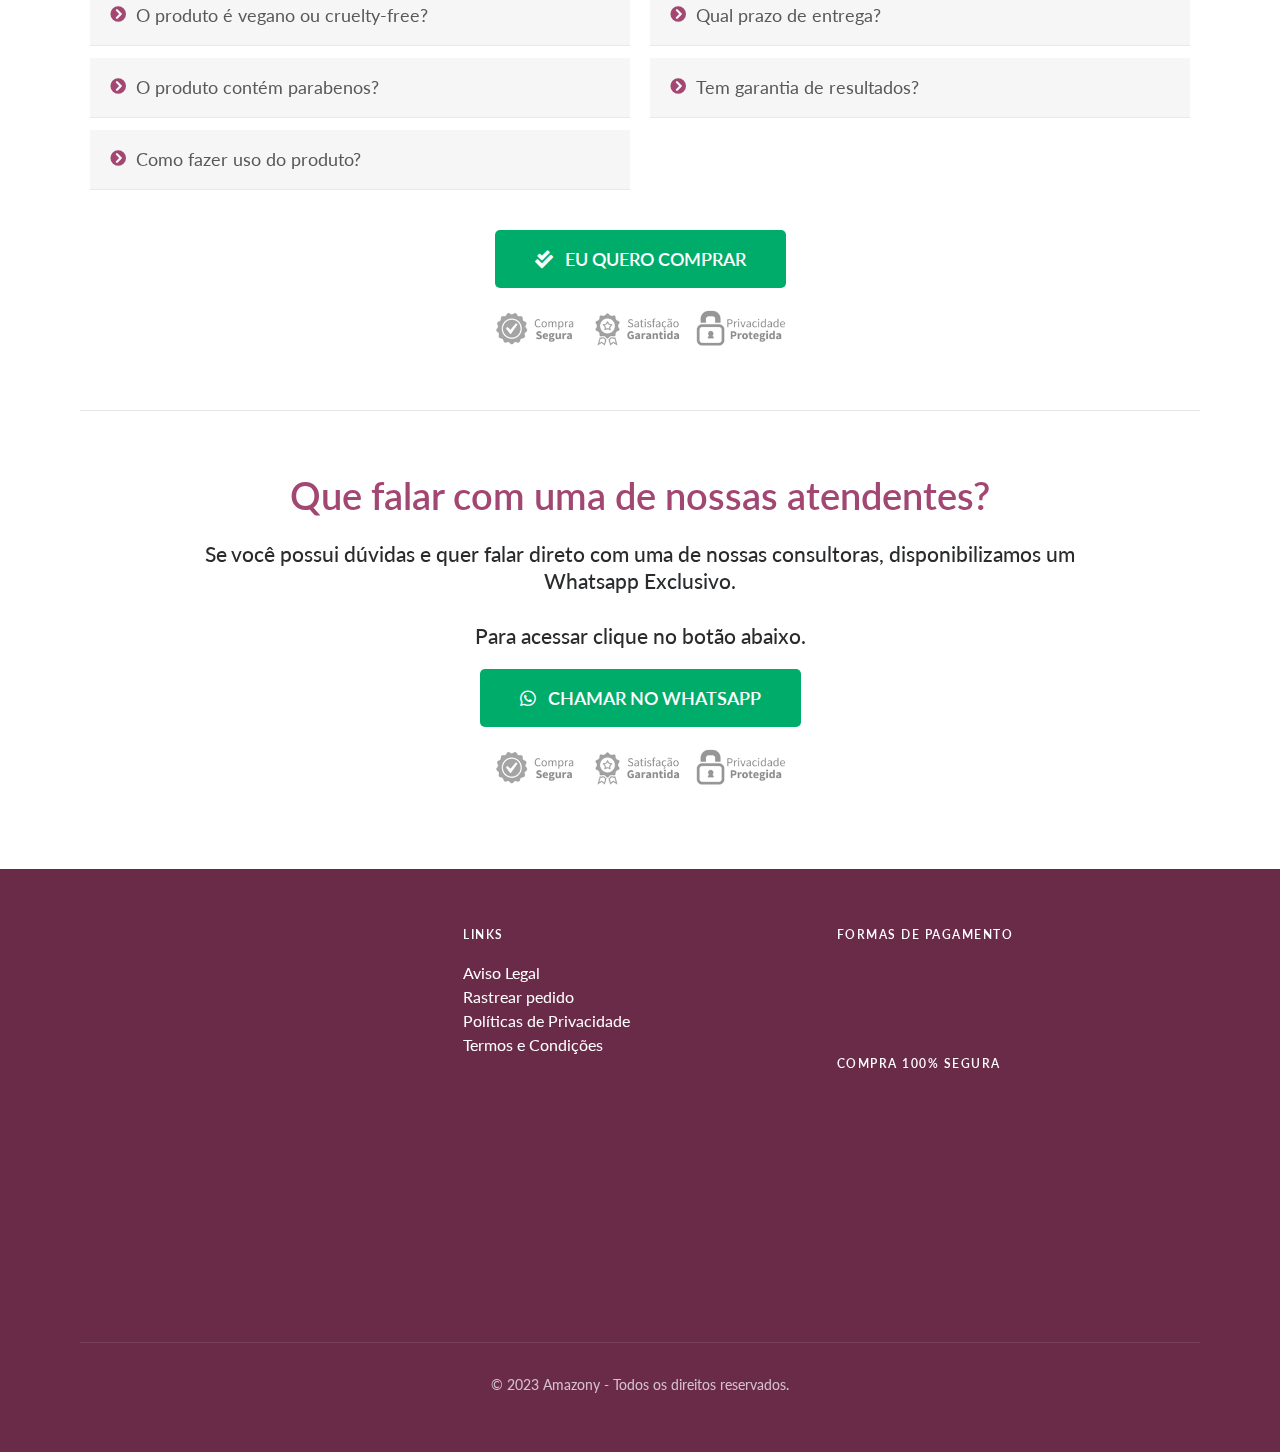
==== commit 60c9bc52: "whatsapp button deactivate" ====
--- a/index.html
+++ b/index.html
@@ -4,7 +4,10 @@
 		<meta charset="UTF-8" />
 		<title>rosamazonica</title>
 		<meta name="robots" content="max-image-preview:large" />
-		<link rel="icon" type="image/png" href="/wp-content/uploads/2023/11/faviconV2.png" />
+		<link
+			rel="icon"
+			type="image/png"
+			href="/wp-content/uploads/2023/11/faviconV2.png" />
 		<link
 			rel="alternate"
 			type="application/rss+xml"
@@ -3441,8 +3444,12 @@
 								data-widget_type="button.default">
 								<div class="elementor-widget-container">
 									<div class="elementor-button-wrapper">
+										<!-- <a
+											href="https://api.whatsapp.com/send?phone=5591991359667&text=Ol%C3%A1%20gostaria%20de%20saber%20mais%20sobre%20o%20Rosa%20Amazonica!"
+											class="elementor-button elementor-size-sm"
+											role="button"> -->
 										<a
-											href="https://api.whatsapp.com/send?phone=5591991359667&text=Ol%C3%A1%20gostaria%20de%20saber%20mais%20sobre%20o%20Rosa%20Amazonica!"
+											href=""
 											class="elementor-button elementor-size-sm"
 											role="button">
 											<span class="elementor-button-content-wrapper">
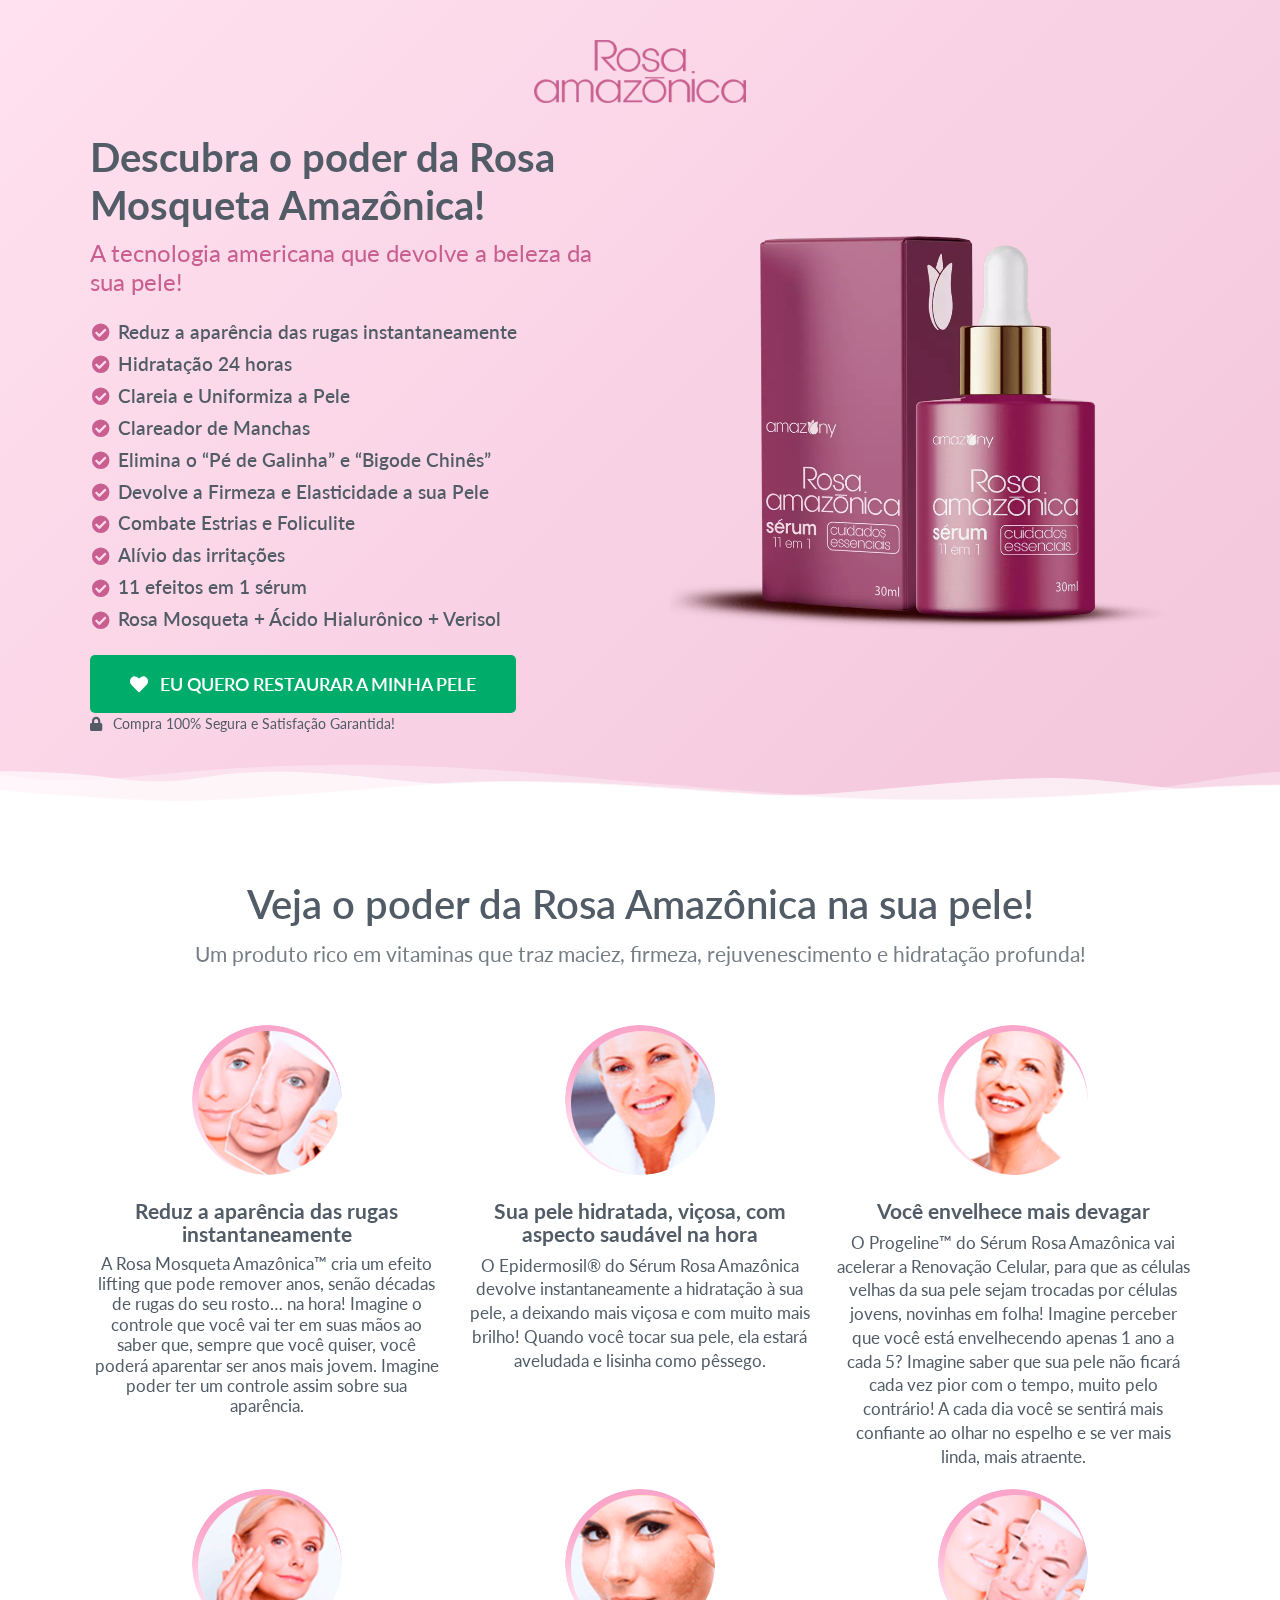
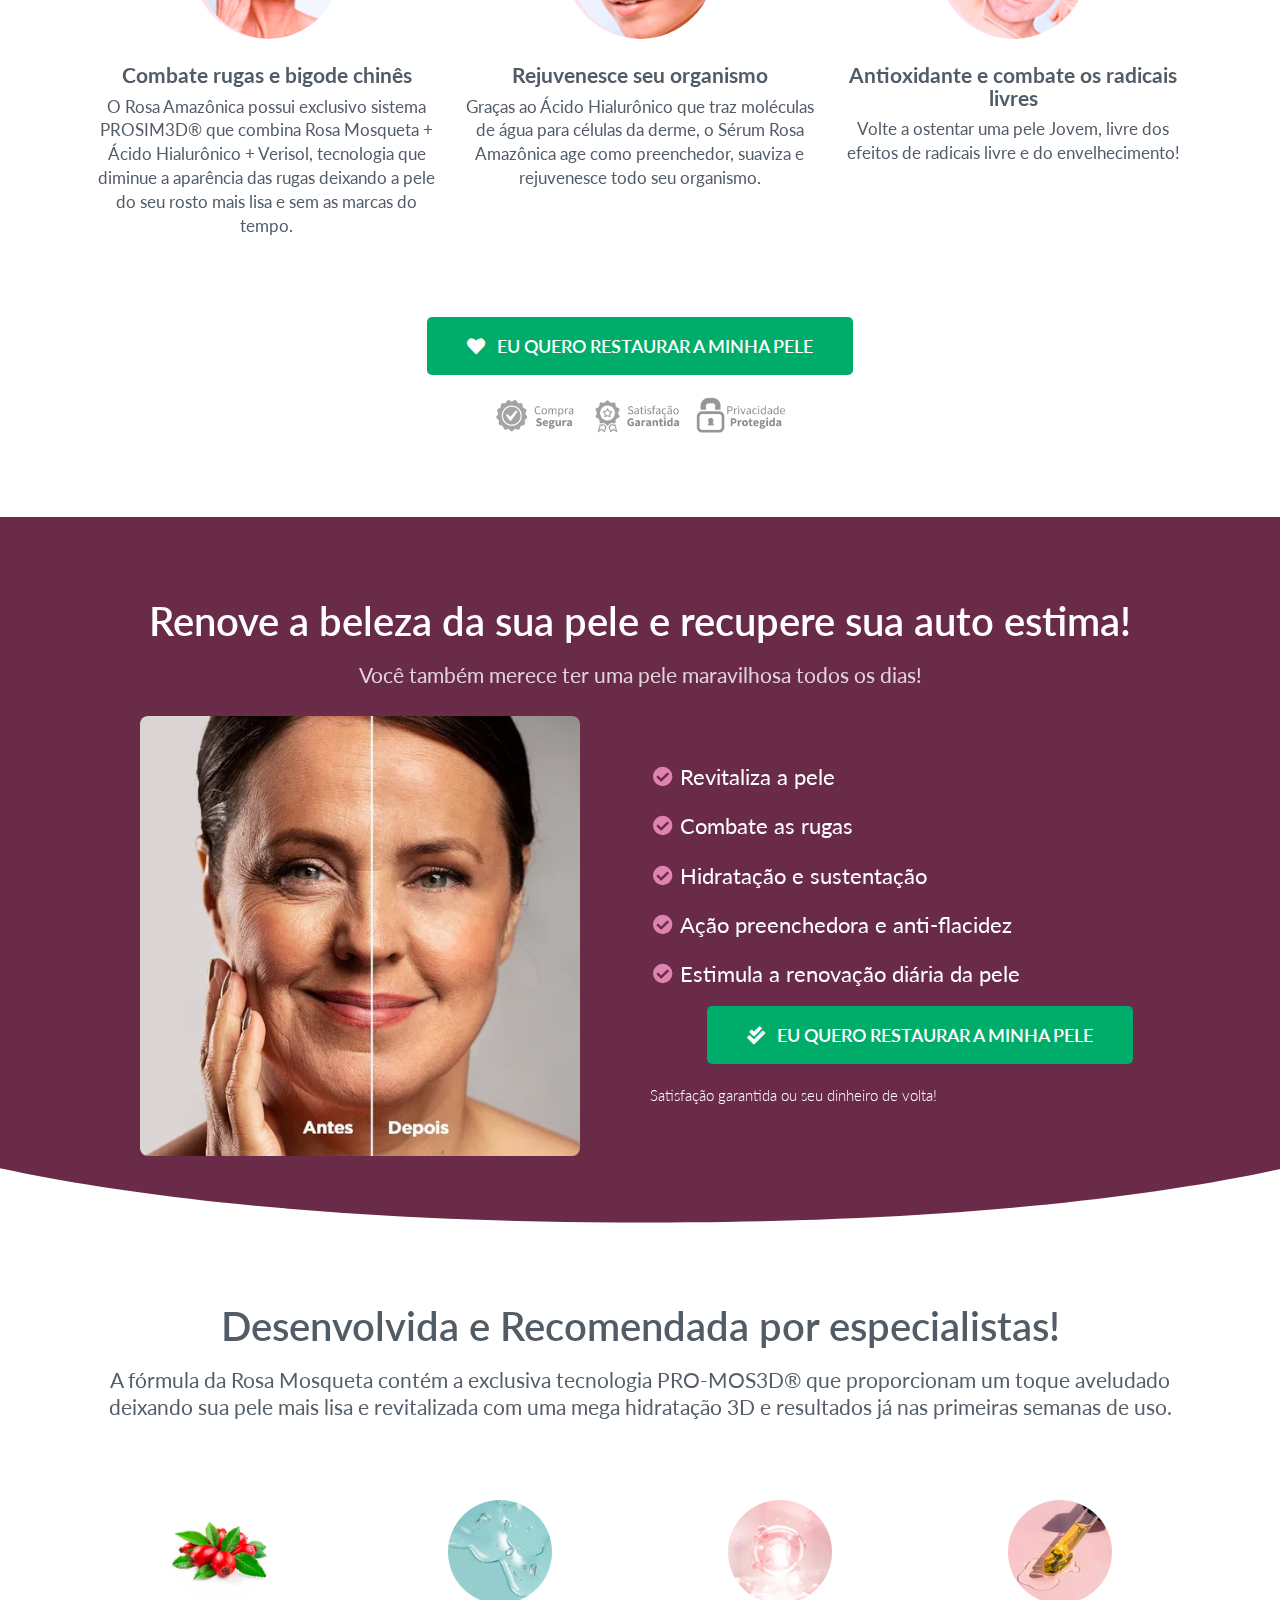
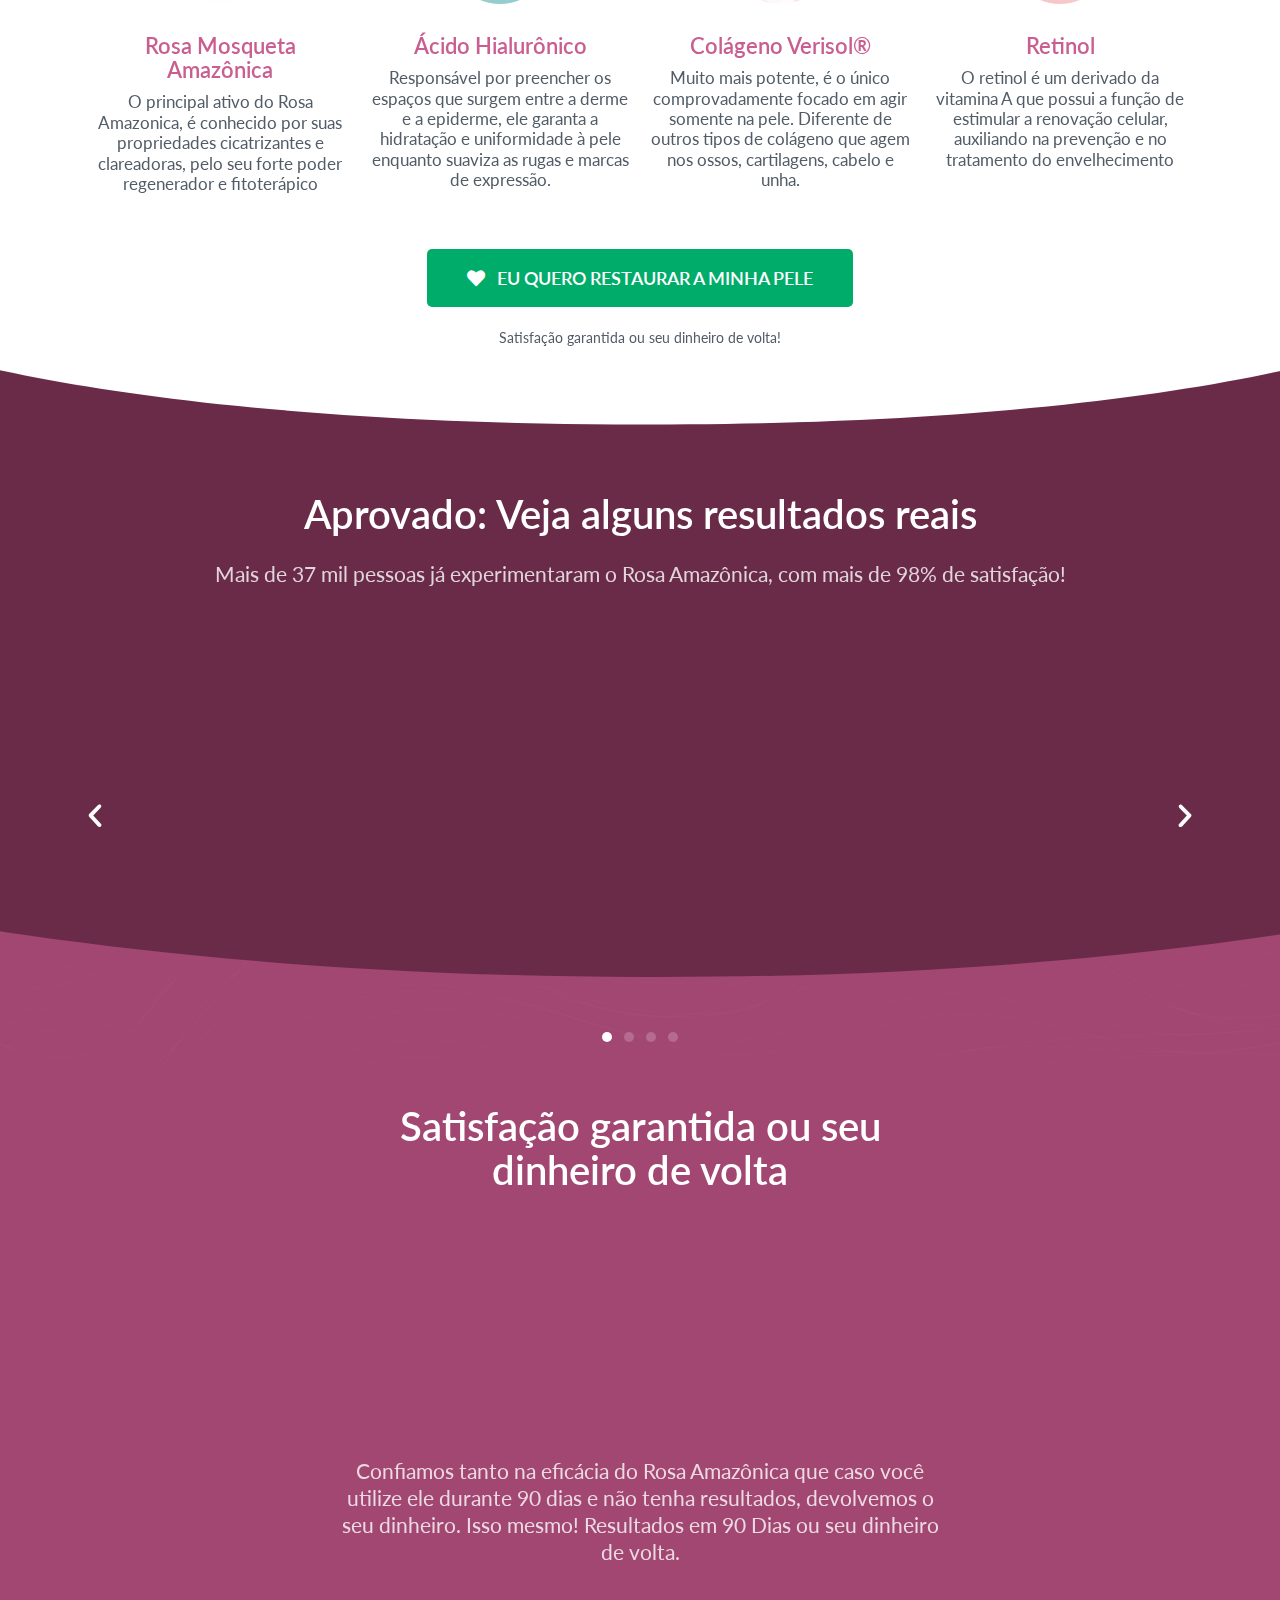
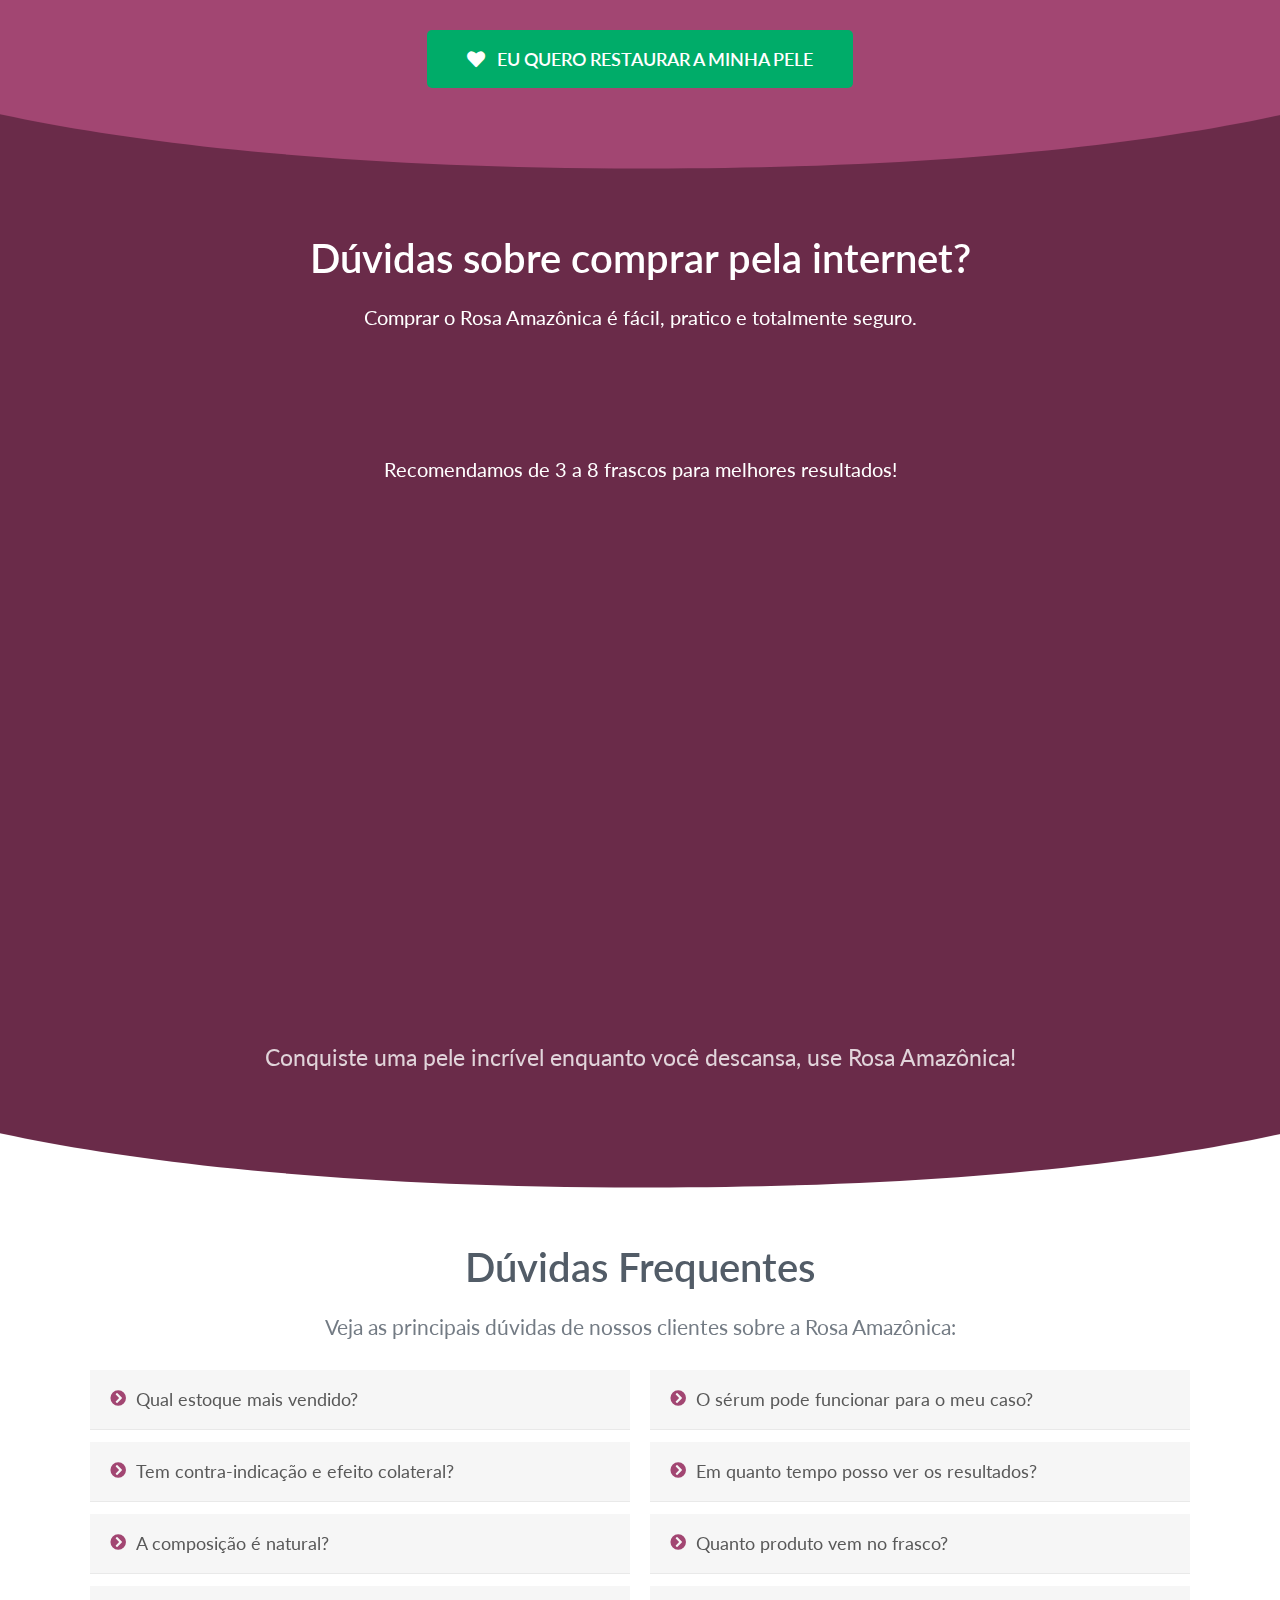
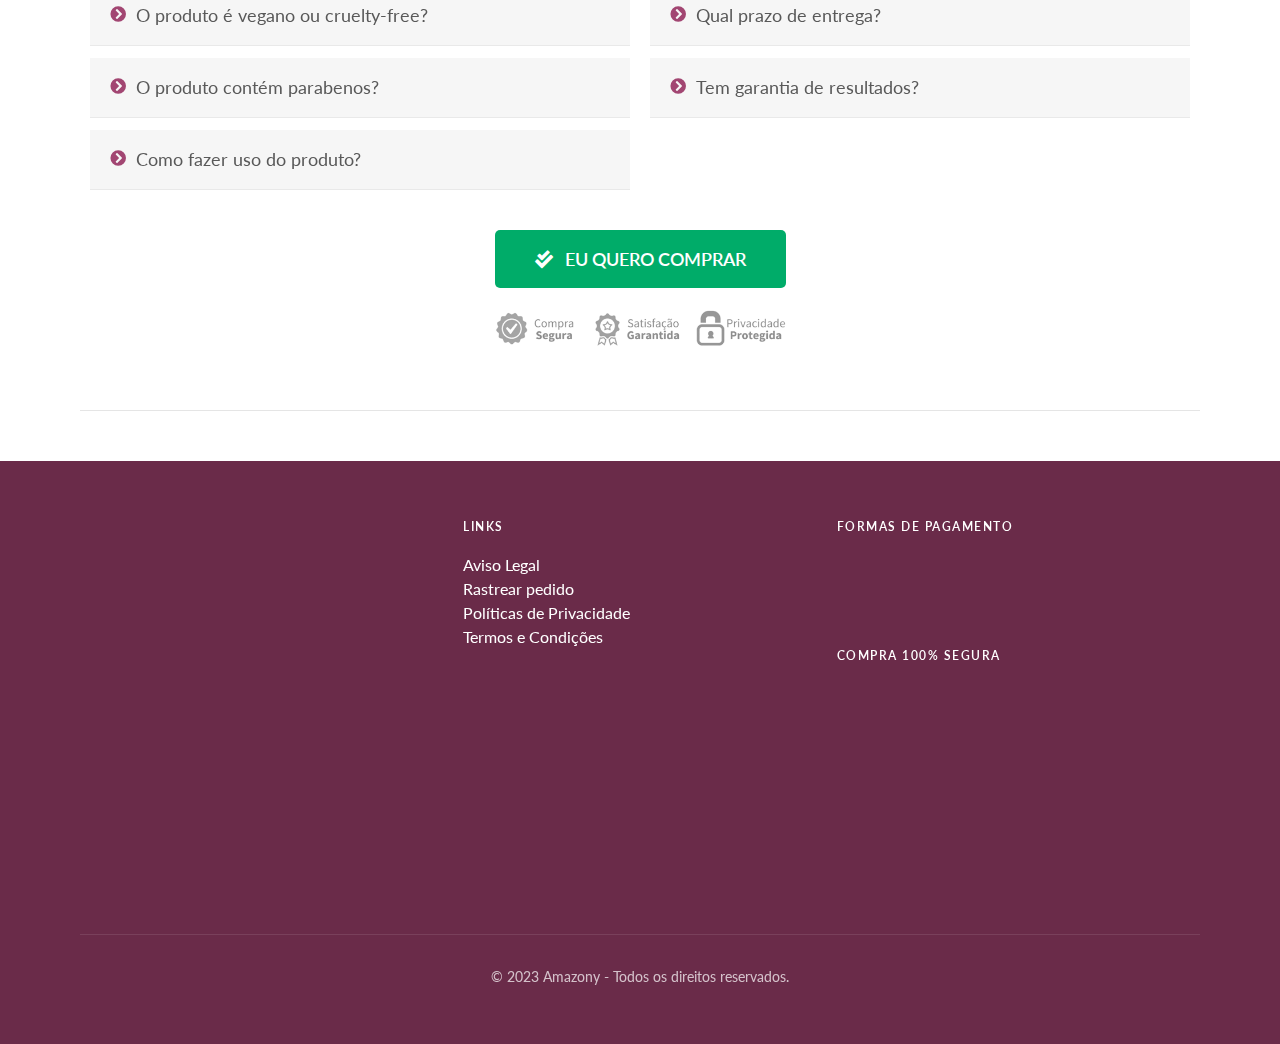
==== commit 6b155758: "remove wpp button section" ====
--- a/index.html
+++ b/index.html
@@ -3413,7 +3413,7 @@
 									</div>
 								</div>
 							</div>
-							<div
+							<!-- <div
 								class="elementor-element elementor-element-5e11e837 elementor-widget elementor-widget-heading"
 								data-id="5e11e837"
 								data-element_type="widget"
@@ -3423,8 +3423,8 @@
 										Que falar com uma de nossas atendentes?
 									</h2>
 								</div>
-							</div>
-							<div
+							</div> -->
+							<!-- <div
 								class="elementor-element elementor-element-5600cdcf elementor-widget elementor-widget-heading"
 								data-id="5600cdcf"
 								data-element_type="widget"
@@ -3436,36 +3436,23 @@
 										acessar clique no botão abaixo.
 									</h2>
 								</div>
-							</div>
-							<div
+							</div> -->
+							<!-- <div
 								class="elementor-element elementor-element-51ba52dc elementor-align-center elementor-tablet-align-center elementor-mobile-align-center elementor-widget elementor-widget-button"
 								data-id="51ba52dc"
 								data-element_type="widget"
 								data-widget_type="button.default">
 								<div class="elementor-widget-container">
 									<div class="elementor-button-wrapper">
-										<!-- <a
+										<a
 											href="https://api.whatsapp.com/send?phone=5591991359667&text=Ol%C3%A1%20gostaria%20de%20saber%20mais%20sobre%20o%20Rosa%20Amazonica!"
 											class="elementor-button elementor-size-sm"
-											role="button"> -->
-										<a
-											href=""
-											class="elementor-button elementor-size-sm"
 											role="button">
-											<span class="elementor-button-content-wrapper">
-												<span
-													class="elementor-button-icon elementor-align-icon-left">
-													<i aria-hidden="true" class="fab fa-whatsapp"></i>
-												</span>
-												<span class="elementor-button-text"
-													>CHAMAR NO WHATSAPP</span
-												>
-											</span>
-										</a>
-									</div>
-								</div>
-							</div>
-							<div
+										
+									</div>
+								</div>
+							</div> -->
+							<!-- <div
 								class="elementor-element elementor-element-431f566a elementor-widget elementor-widget-image"
 								data-id="431f566a"
 								data-element_type="widget"
@@ -3480,8 +3467,8 @@
 										class="attachment-large size-large wp-image-16"
 										alt="" />
 								</div>
-							</div>
-							<div
+							</div> -->
+							<!-- <div
 								class="elementor-element elementor-element-627606de elementor-widget elementor-widget-spacer"
 								data-id="627606de"
 								data-element_type="widget"
@@ -3491,7 +3478,7 @@
 										<div class="elementor-spacer-inner"></div>
 									</div>
 								</div>
-							</div>
+							</div> -->
 						</div>
 					</div>
 				</div>
